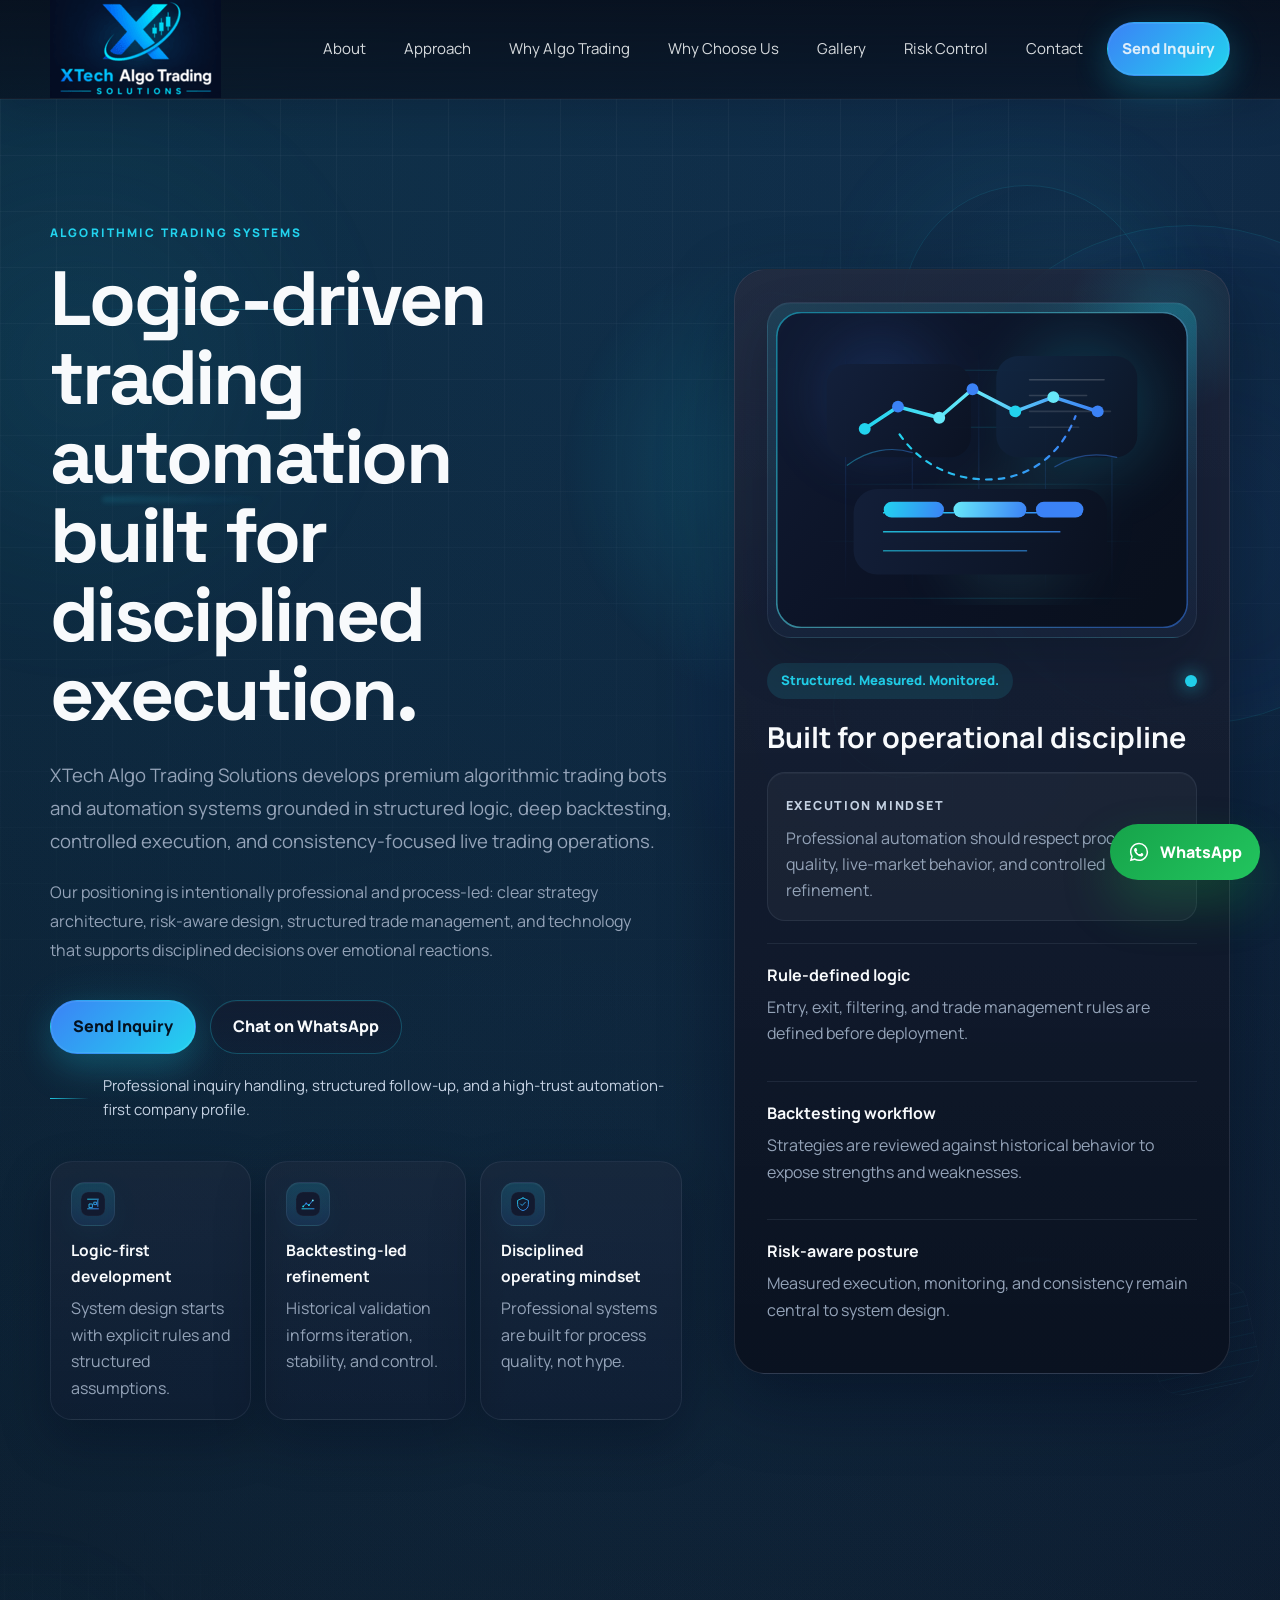
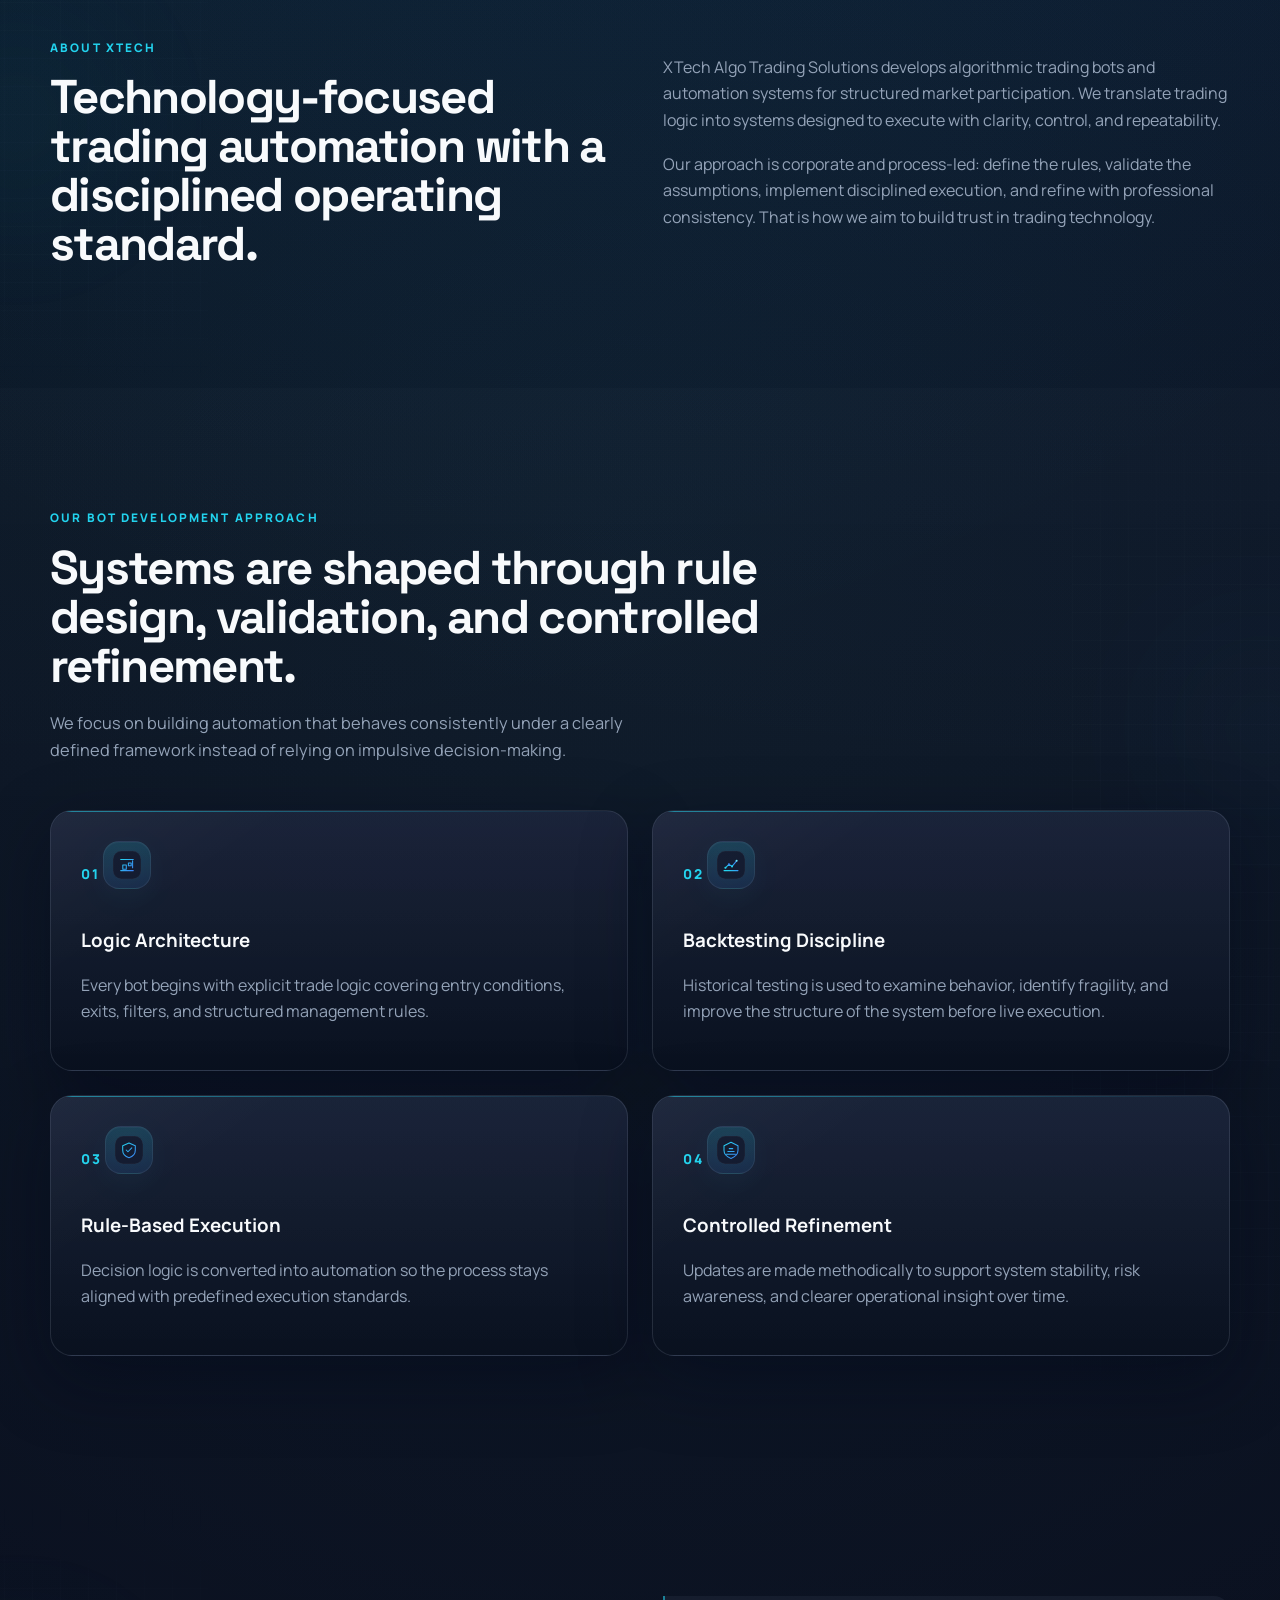
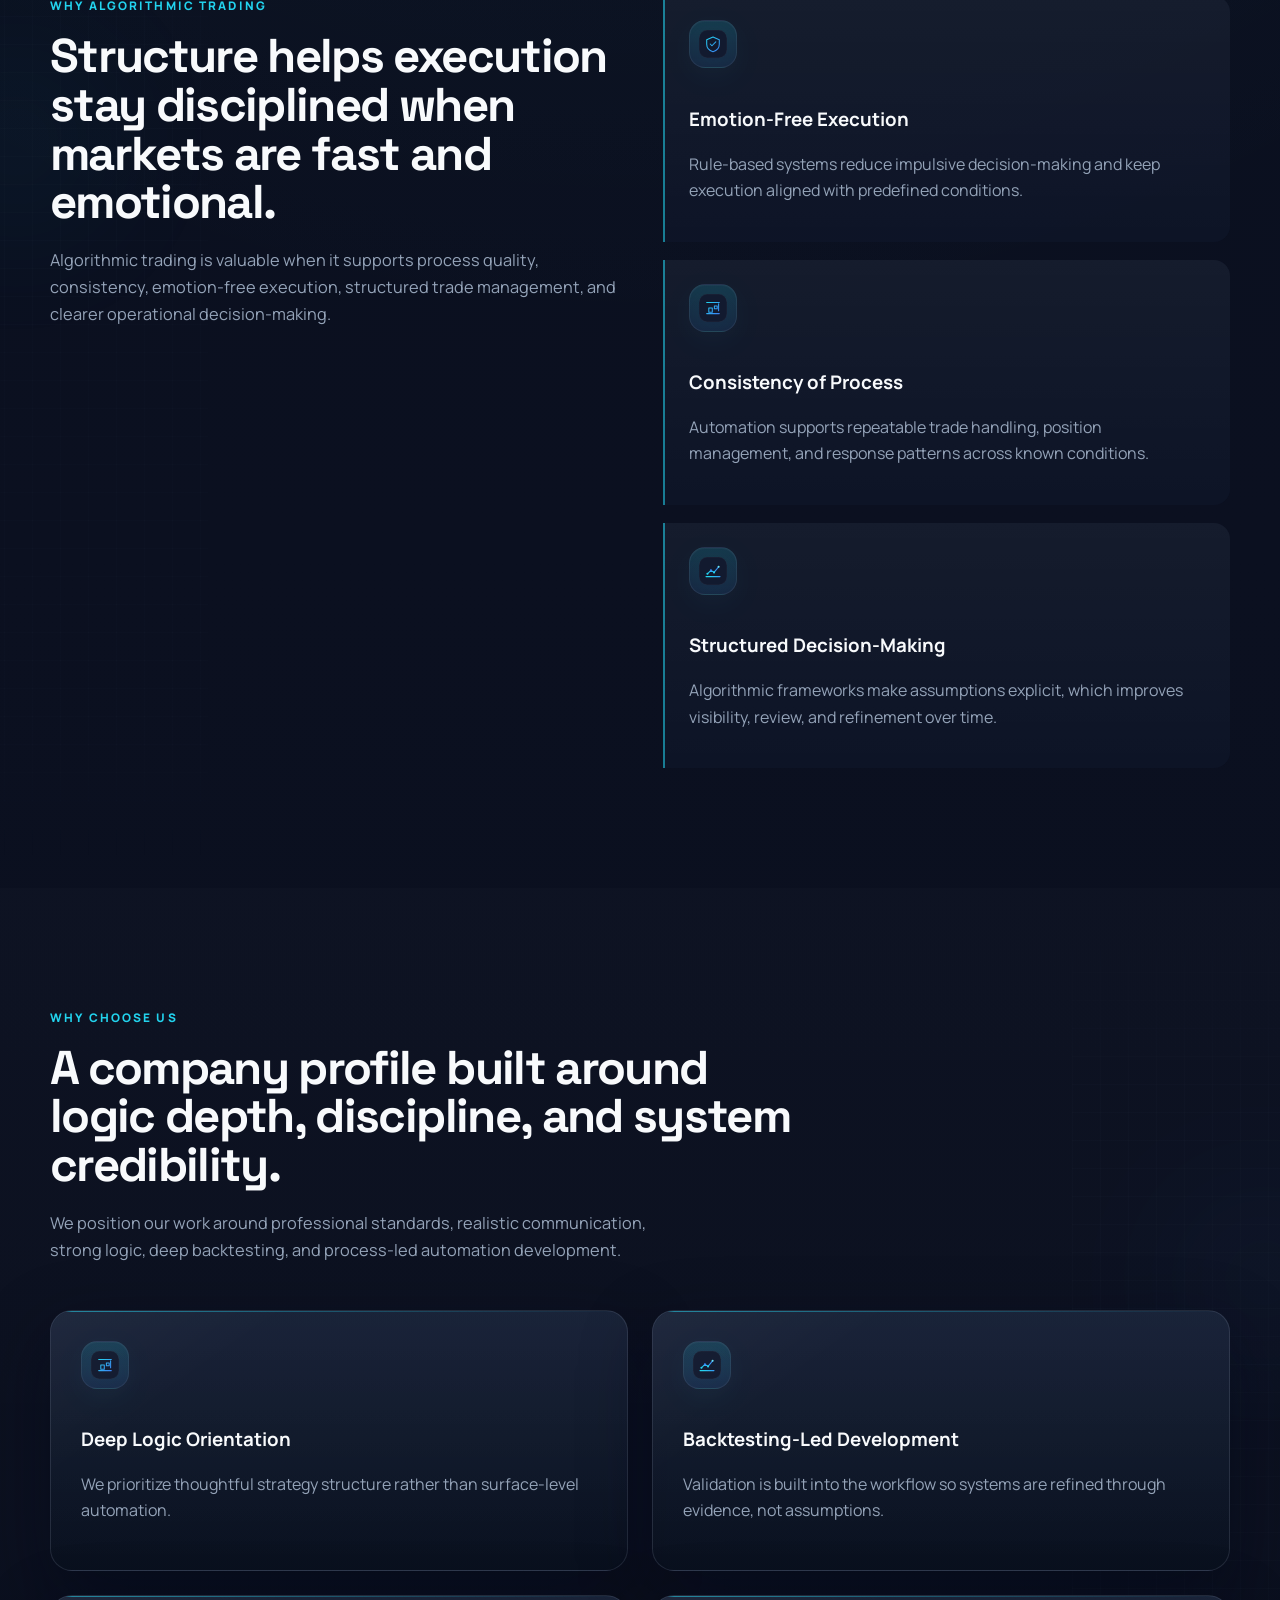
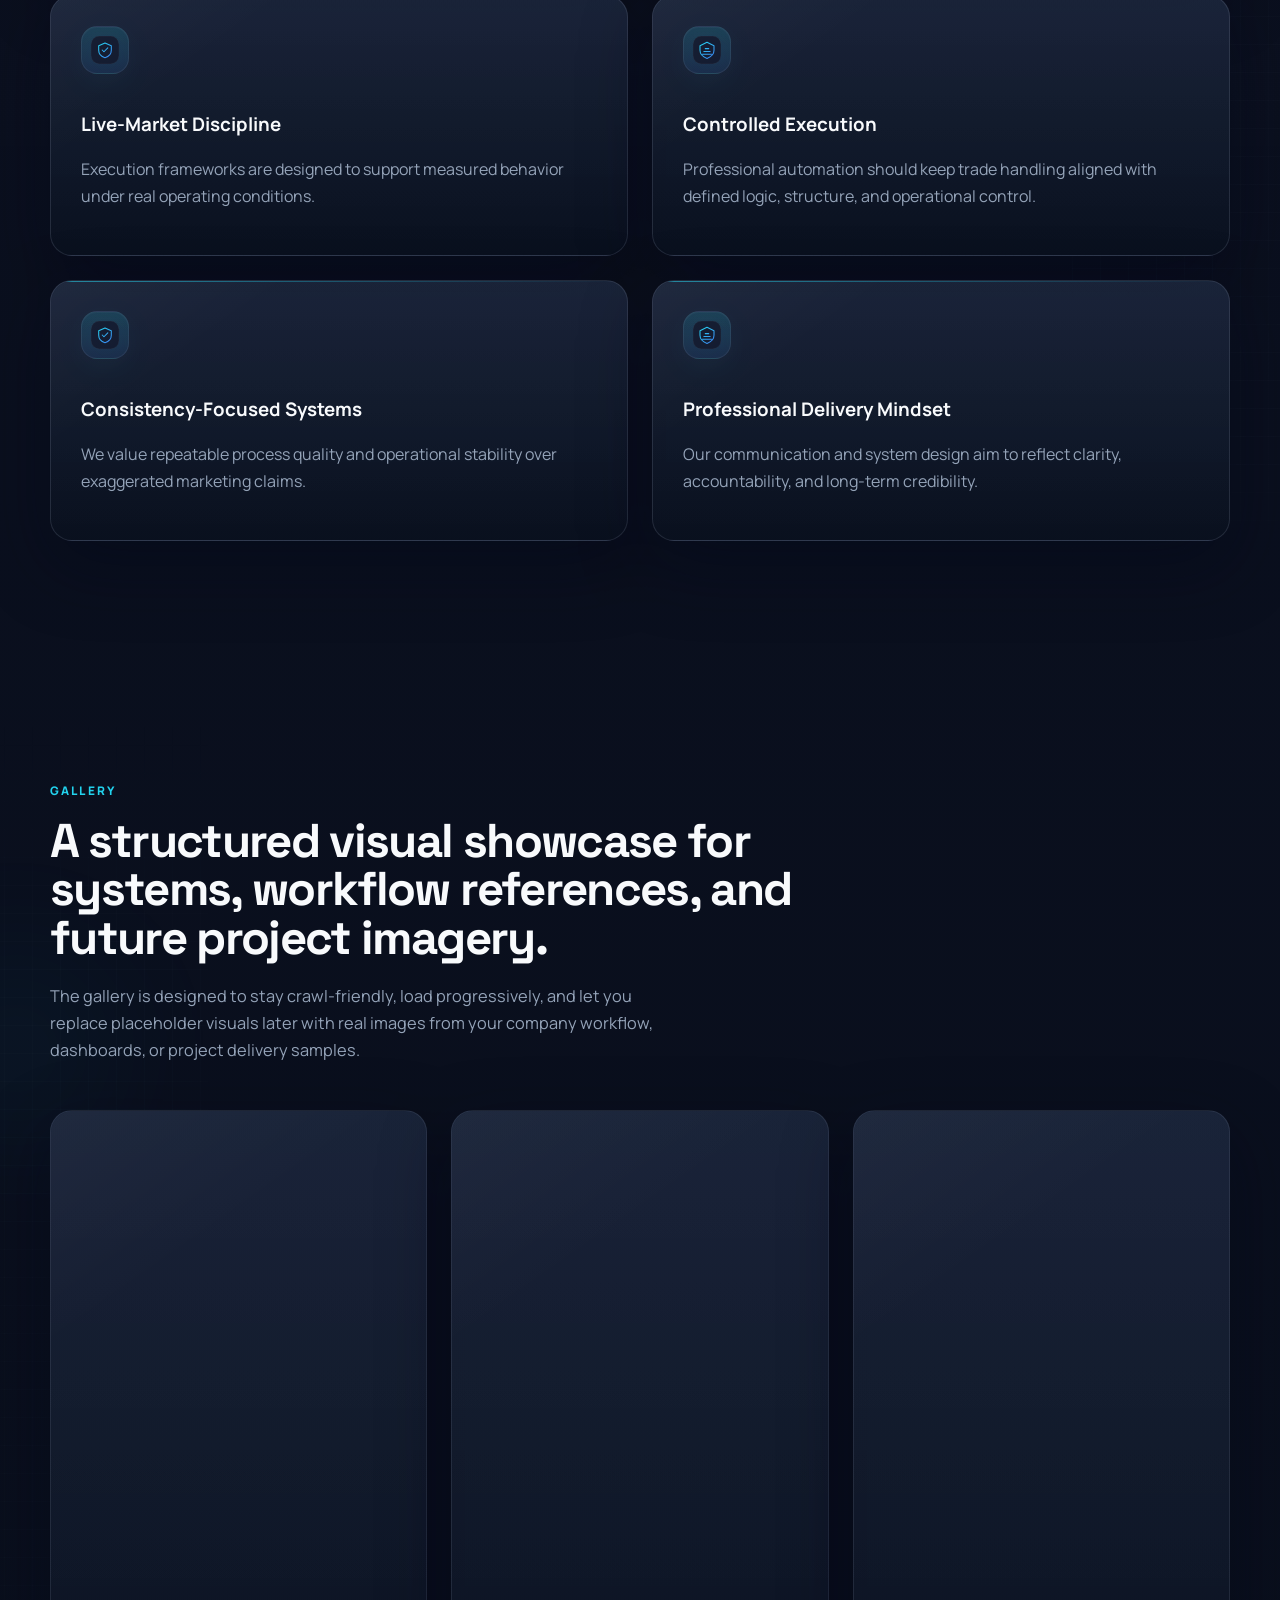
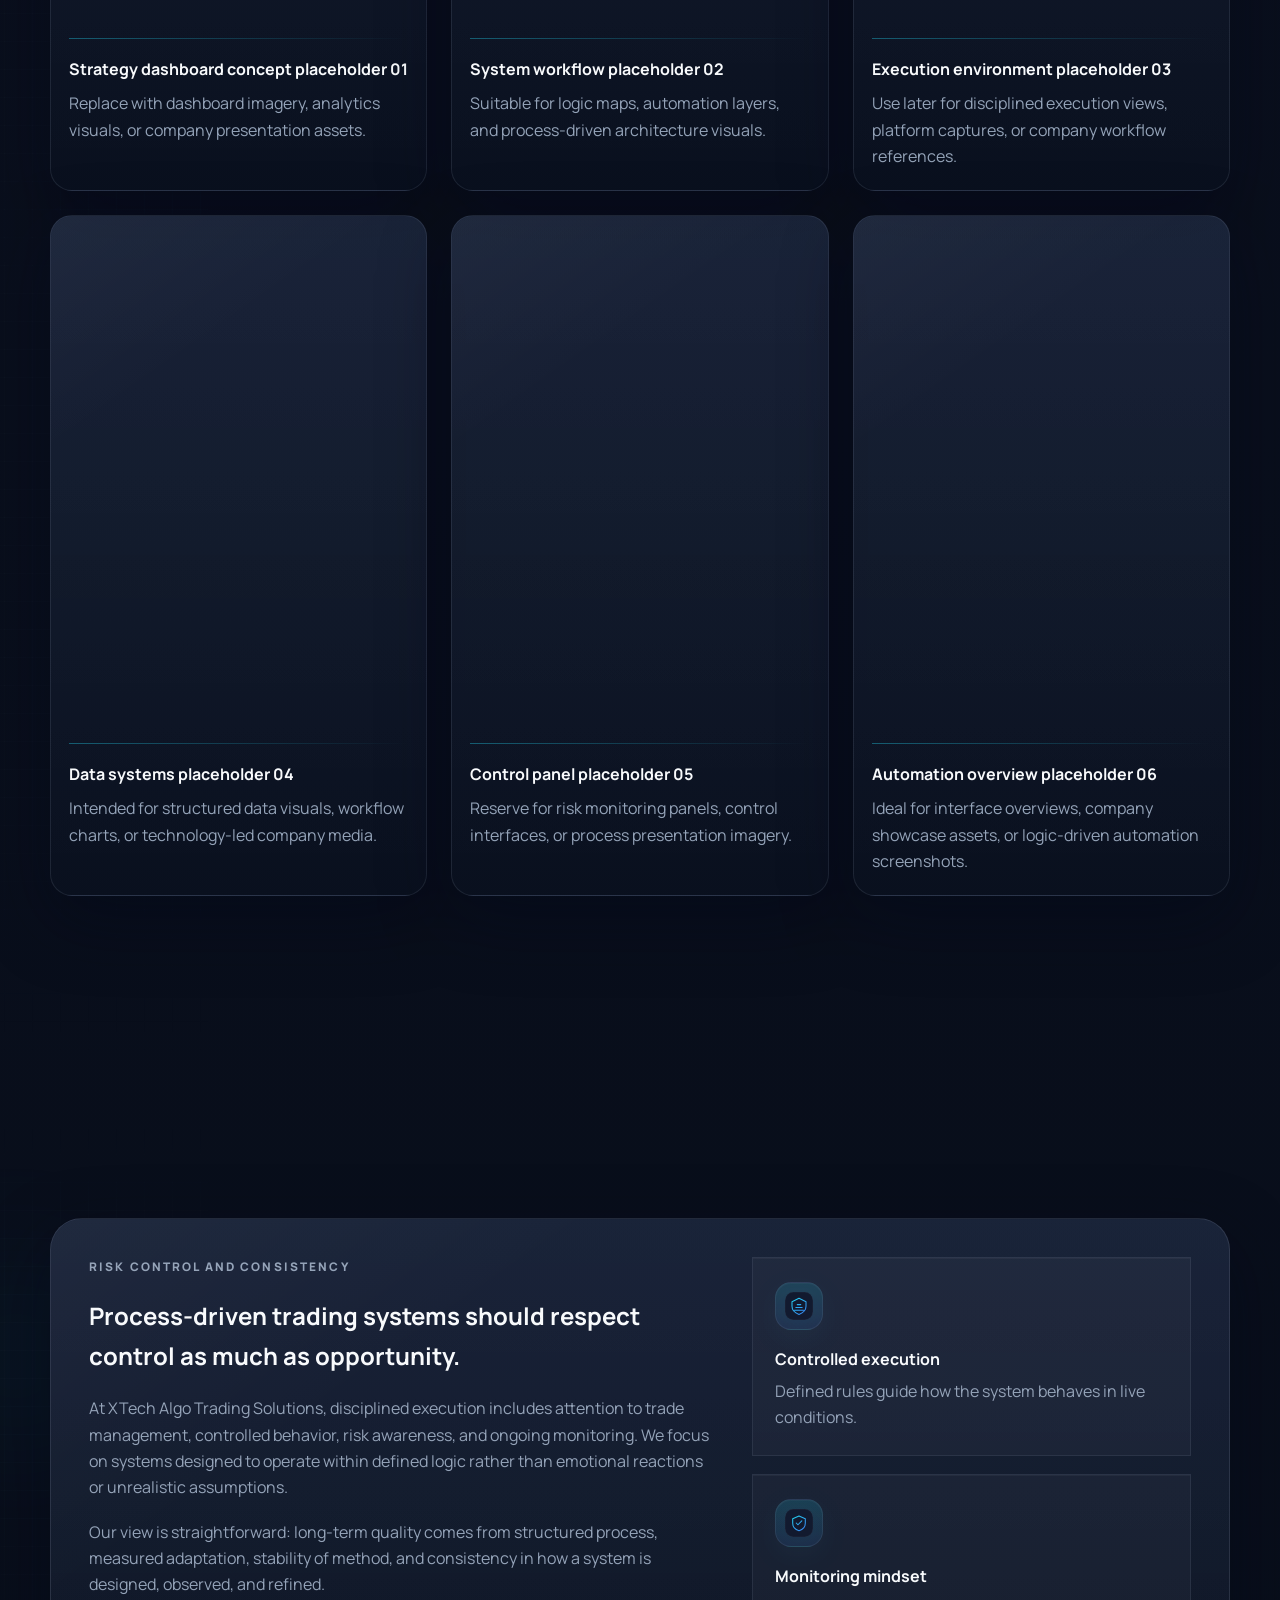
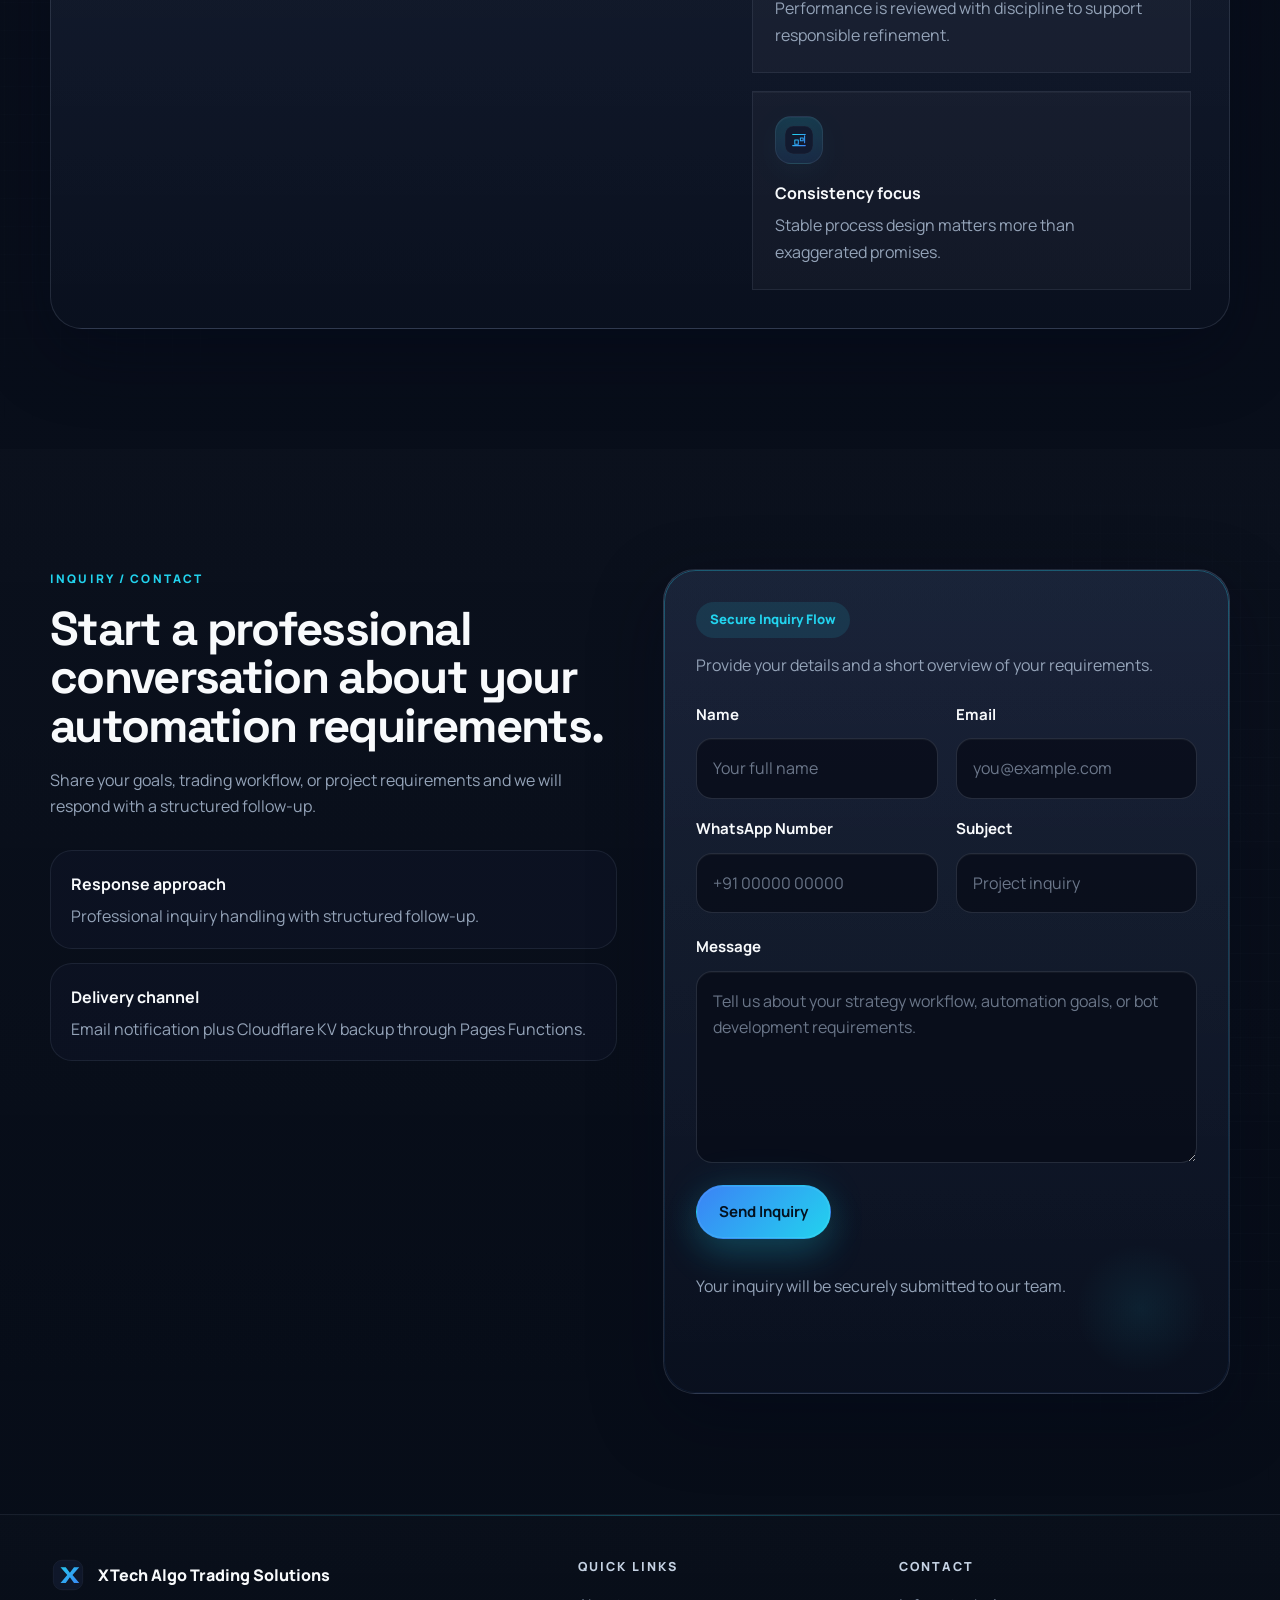
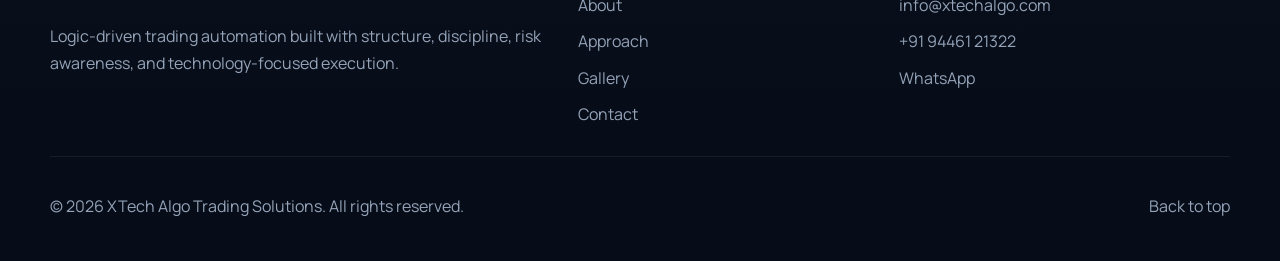
==== index.html @ 7b9f43b2 "Add files via upload" ====
<!DOCTYPE html>
<html lang="en">
<head>
  <meta charset="UTF-8">
  <meta name="viewport" content="width=device-width, initial-scale=1.0">
  <meta name="description" content="XTech Algo Trading Solutions builds logic-driven algorithmic trading bots and disciplined automation systems focused on structured execution, backtesting, risk awareness, and consistency-focused live trading operations.">
  <meta name="robots" content="index, follow">
  <meta name="theme-color" content="#0B1020">
  <title>XTech Algo Trading Solutions</title>
  <link rel="preconnect" href="https://fonts.googleapis.com">
  <link rel="preconnect" href="https://fonts.gstatic.com" crossorigin>
  <link href="https://fonts.googleapis.com/css2?family=Manrope:wght@400;500;600;700;800&family=Space+Grotesk:wght@500;700&display=swap" rel="stylesheet">
  <link rel="stylesheet" href="style.css">
</head>
<body>
  <div class="site-shell">
    <!--<a class="skip-link" href="#main-content">Skip to content</a>-->

    <header class="navbar" id="top">
      <div class="container nav-inner">
        <a class="brand" href="#top" aria-label="XTech Algo Trading Solutions home">
          <img src="assets/logo3(1)(1).png" alt="XTech Algo Trading Solutions logo">
		  <!--<img src="assets/logo3(1).png" alt="XTech Algo Trading Solutions logo" width="42" height="42">-->
		  
          <!--<div class="brand-text">
            <span class="brand-name">XTech Algo Trading Solutions</span>-->
            <!--<span class="brand-tag">Logic-Driven Trading. Disciplined Execution.</span>-->
          <!--</div>-->
		  
        </a>

        <button class="nav-toggle" type="button" aria-expanded="false" aria-controls="site-menu" aria-label="Toggle navigation">
          <span></span>
          <span></span>
          <span></span>
        </button>

        <nav class="nav-menu" id="site-menu" aria-label="Primary navigation">
          <a href="#about">About</a>
          <a href="#approach">Approach</a>
          <a href="#algorithmic-trading">Why Algo Trading</a>
          <a href="#why-us">Why Choose Us</a>
          <a href="#gallery">Gallery</a>
          <a href="#risk-control">Risk Control</a>
          <a href="#contact">Contact</a>
          <a class="nav-cta" href="#contact">Send Inquiry</a>
        </nav>
      </div>
    </header>

    <main id="main-content">
      <section class="hero" id="hero">
        <div class="hero-grid" aria-hidden="true"></div>
        <div class="hero-mesh" aria-hidden="true"></div>
        <div class="hero-orbit hero-orbit-one" aria-hidden="true"></div>
        <div class="hero-orbit hero-orbit-two" aria-hidden="true"></div>
        <div class="hero-orbit hero-orbit-three" aria-hidden="true"></div>
        <div class="hero-line hero-line-one" aria-hidden="true"></div>
        <div class="hero-line hero-line-two" aria-hidden="true"></div>
        <div class="hero-pulse hero-pulse-one" aria-hidden="true"></div>
        <div class="hero-pulse hero-pulse-two" aria-hidden="true"></div>
        <div class="hero-data hero-data-one" aria-hidden="true"></div>
        <div class="hero-data hero-data-two" aria-hidden="true"></div>

        <div class="container hero-layout">
          <div class="hero-copy reveal">
            <p class="eyebrow">Algorithmic Trading Systems</p>
            <h1>Logic-driven trading automation built for disciplined execution.</h1>
            <p class="hero-subheadline">XTech Algo Trading Solutions develops premium algorithmic trading bots and automation systems grounded in structured logic, deep backtesting, controlled execution, and consistency-focused live trading operations.</p>
            <p class="hero-trust">Our positioning is intentionally professional and process-led: clear strategy architecture, risk-aware design, structured trade management, and technology that supports disciplined decisions over emotional reactions.</p>

            <div class="hero-actions">
              <a class="button button-primary" href="#contact">Send Inquiry</a>
              <a class="button button-secondary" href="https://wa.me/+919446121322?text=Hello%20XTech%20Algo%20Trading%20Solutions,%20I%20would%20like%20to%20know%20more%20about%20your%20services." target="_blank" rel="noopener noreferrer">Chat on WhatsApp</a>
            </div>

            <div class="cta-note">
              <span class="cta-note-line"></span>
              <p>Professional inquiry handling, structured follow-up, and a high-trust automation-first company profile.</p>
            </div>

            <div class="hero-trustbar">
              <article class="trust-item">
                <span class="trust-icon" aria-hidden="true">
                  <img src="assets/icon-logic.svg" alt="" width="24" height="24">
                </span>
                <strong>Logic-first development</strong>
                <span>System design starts with explicit rules and structured assumptions.</span>
              </article>
              <article class="trust-item">
                <span class="trust-icon" aria-hidden="true">
                  <img src="assets/icon-backtest.svg" alt="" width="24" height="24">
                </span>
                <strong>Backtesting-led refinement</strong>
                <span>Historical validation informs iteration, stability, and control.</span>
              </article>
              <article class="trust-item">
                <span class="trust-icon" aria-hidden="true">
                  <img src="assets/icon-discipline.svg" alt="" width="24" height="24">
                </span>
                <strong>Disciplined operating mindset</strong>
                <span>Professional systems are built for process quality, not hype.</span>
              </article>
            </div>
          </div>

          <div class="hero-panel reveal">
            <div class="glass-card hero-card">
              <div class="hero-card-glow" aria-hidden="true"></div>
              <div class="hero-visual-frame">
                <img class="hero-visual" src="assets/hero-visual.svg" alt="Abstract fintech illustration showing connected data systems, algorithmic logic paths, and structured execution panels" width="560" height="420" fetchpriority="high" decoding="async">
              </div>
              <div class="hero-card-top">
                <span class="status-pill">Structured. Measured. Monitored.</span>
                <span class="signal-dot" aria-hidden="true"></span>
              </div>
              <h2>Built for operational discipline</h2>
              <div class="hero-highlight">
                <span class="hero-highlight-label">Execution mindset</span>
                <p>Professional automation should respect process quality, live-market behavior, and controlled refinement.</p>
              </div>
              <ul class="hero-metrics">
                <li>
                  <strong>Rule-defined logic</strong>
                  <span>Entry, exit, filtering, and trade management rules are defined before deployment.</span>
                </li>
                <li>
                  <strong>Backtesting workflow</strong>
                  <span>Strategies are reviewed against historical behavior to expose strengths and weaknesses.</span>
                </li>
                <li>
                  <strong>Risk-aware posture</strong>
                  <span>Measured execution, monitoring, and consistency remain central to system design.</span>
                </li>
              </ul>
            </div>
          </div>
        </div>
      </section>

      <section class="section" id="about">
        <div class="section-accent section-accent-left" aria-hidden="true"></div>
        <div class="section-gridline section-gridline-left" aria-hidden="true"></div>
        <div class="container section-layout">
          <div class="section-heading reveal">
            <p class="eyebrow">About XTech</p>
            <h2>Technology-focused trading automation with a disciplined operating standard.</h2>
          </div>
          <div class="section-copy reveal">
            <p>XTech Algo Trading Solutions develops algorithmic trading bots and automation systems for structured market participation. We translate trading logic into systems designed to execute with clarity, control, and repeatability.</p>
            <p>Our approach is corporate and process-led: define the rules, validate the assumptions, implement disciplined execution, and refine with professional consistency. That is how we aim to build trust in trading technology.</p>
          </div>
        </div>
      </section>

      <section class="section section-alt" id="approach">
        <div class="section-accent section-accent-right" aria-hidden="true"></div>
        <div class="section-gridline section-gridline-right" aria-hidden="true"></div>
        <div class="container">
          <div class="section-heading reveal">
            <p class="eyebrow">Our Bot Development Approach</p>
            <h2>Systems are shaped through rule design, validation, and controlled refinement.</h2>
            <p class="section-intro reveal">We focus on building automation that behaves consistently under a clearly defined framework instead of relying on impulsive decision-making.</p>
          </div>

          <div class="card-grid">
            <article class="feature-card reveal">
              <span class="card-index">01</span>
              <span class="feature-icon" aria-hidden="true">
                <img src="assets/icon-logic.svg" alt="" width="28" height="28">
              </span>
              <h3>Logic Architecture</h3>
              <p>Every bot begins with explicit trade logic covering entry conditions, exits, filters, and structured management rules.</p>
            </article>
            <article class="feature-card reveal">
              <span class="card-index">02</span>
              <span class="feature-icon" aria-hidden="true">
                <img src="assets/icon-backtest.svg" alt="" width="28" height="28">
              </span>
              <h3>Backtesting Discipline</h3>
              <p>Historical testing is used to examine behavior, identify fragility, and improve the structure of the system before live execution.</p>
            </article>
            <article class="feature-card reveal">
              <span class="card-index">03</span>
              <span class="feature-icon" aria-hidden="true">
                <img src="assets/icon-discipline.svg" alt="" width="28" height="28">
              </span>
              <h3>Rule-Based Execution</h3>
              <p>Decision logic is converted into automation so the process stays aligned with predefined execution standards.</p>
            </article>
            <article class="feature-card reveal">
              <span class="card-index">04</span>
              <span class="feature-icon" aria-hidden="true">
                <img src="assets/icon-risk.svg" alt="" width="28" height="28">
              </span>
              <h3>Controlled Refinement</h3>
              <p>Updates are made methodically to support system stability, risk awareness, and clearer operational insight over time.</p>
            </article>
          </div>
        </div>
      </section>

      <section class="section" id="algorithmic-trading">
        <div class="section-accent section-accent-left" aria-hidden="true"></div>
        <div class="section-gridline section-gridline-left" aria-hidden="true"></div>
        <div class="container split-layout">
          <div class="section-heading reveal">
            <p class="eyebrow">Why Algorithmic Trading</p>
            <h2>Structure helps execution stay disciplined when markets are fast and emotional.</h2>
            <p class="section-intro">Algorithmic trading is valuable when it supports process quality, consistency, emotion-free execution, structured trade management, and clearer operational decision-making.</p>
          </div>
          <div class="benefit-list reveal">
            <article class="benefit-item">
              <span class="benefit-icon" aria-hidden="true">
                <img src="assets/icon-discipline.svg" alt="" width="28" height="28">
              </span>
              <h3>Emotion-Free Execution</h3>
              <p>Rule-based systems reduce impulsive decision-making and keep execution aligned with predefined conditions.</p>
            </article>
            <article class="benefit-item">
              <span class="benefit-icon" aria-hidden="true">
                <img src="assets/icon-logic.svg" alt="" width="28" height="28">
              </span>
              <h3>Consistency of Process</h3>
              <p>Automation supports repeatable trade handling, position management, and response patterns across known conditions.</p>
            </article>
            <article class="benefit-item">
              <span class="benefit-icon" aria-hidden="true">
                <img src="assets/icon-backtest.svg" alt="" width="28" height="28">
              </span>
              <h3>Structured Decision-Making</h3>
              <p>Algorithmic frameworks make assumptions explicit, which improves visibility, review, and refinement over time.</p>
            </article>
          </div>
        </div>
      </section>

      <section class="section section-alt" id="why-us">
        <div class="section-accent section-accent-right" aria-hidden="true"></div>
        <div class="section-gridline section-gridline-right" aria-hidden="true"></div>
        <div class="container">
          <div class="section-heading reveal">
            <p class="eyebrow">Why Choose Us</p>
            <h2>A company profile built around logic depth, discipline, and system credibility.</h2>
            <p class="section-intro reveal">We position our work around professional standards, realistic communication, strong logic, deep backtesting, and process-led automation development.</p>
          </div>

          <div class="strength-grid">
            <article class="strength-card reveal">
              <span class="strength-icon" aria-hidden="true">
                <img src="assets/icon-logic.svg" alt="" width="28" height="28">
              </span>
              <h3>Deep Logic Orientation</h3>
              <p>We prioritize thoughtful strategy structure rather than surface-level automation.</p>
            </article>
            <article class="strength-card reveal">
              <span class="strength-icon" aria-hidden="true">
                <img src="assets/icon-backtest.svg" alt="" width="28" height="28">
              </span>
              <h3>Backtesting-Led Development</h3>
              <p>Validation is built into the workflow so systems are refined through evidence, not assumptions.</p>
            </article>
            <article class="strength-card reveal">
              <span class="strength-icon" aria-hidden="true">
                <img src="assets/icon-discipline.svg" alt="" width="28" height="28">
              </span>
              <h3>Live-Market Discipline</h3>
              <p>Execution frameworks are designed to support measured behavior under real operating conditions.</p>
            </article>
            <article class="strength-card reveal">
              <span class="strength-icon" aria-hidden="true">
                <img src="assets/icon-risk.svg" alt="" width="28" height="28">
              </span>
              <h3>Controlled Execution</h3>
              <p>Professional automation should keep trade handling aligned with defined logic, structure, and operational control.</p>
            </article>
            <article class="strength-card reveal">
              <span class="strength-icon" aria-hidden="true">
                <img src="assets/icon-discipline.svg" alt="" width="28" height="28">
              </span>
              <h3>Consistency-Focused Systems</h3>
              <p>We value repeatable process quality and operational stability over exaggerated marketing claims.</p>
            </article>
            <article class="strength-card reveal">
              <span class="strength-icon" aria-hidden="true">
                <img src="assets/icon-risk.svg" alt="" width="28" height="28">
              </span>
              <h3>Professional Delivery Mindset</h3>
              <p>Our communication and system design aim to reflect clarity, accountability, and long-term credibility.</p>
            </article>
          </div>
        </div>
      </section>

      <section class="section" id="gallery">
        <div class="section-accent section-accent-left" aria-hidden="true"></div>
        <div class="section-gridline section-gridline-left" aria-hidden="true"></div>
        <div class="container">
          <div class="section-heading reveal">
            <p class="eyebrow">Gallery</p>
            <h2>A structured visual showcase for systems, workflow references, and future project imagery.</h2>
            <p class="section-intro">The gallery is designed to stay crawl-friendly, load progressively, and let you replace placeholder visuals later with real images from your company workflow, dashboards, or project delivery samples.</p>
          </div>

          <div class="gallery-grid reveal" id="gallery-grid" aria-live="polite">
            <figure class="gallery-card">
              <button class="gallery-trigger" type="button" data-gallery-index="0" aria-label="Open gallery image: Strategy dashboard concept placeholder 01" aria-haspopup="dialog" aria-controls="lightbox">
                <img src="assets/gallery/placeholder-01.webp" alt="Strategy dashboard concept placeholder 01 for XTech Algo Trading Solutions gallery" width="720" height="520" loading="lazy" decoding="async">
              </button>
              <figcaption class="gallery-caption">
                <strong>Strategy dashboard concept placeholder 01</strong>
                <span>Replace with dashboard imagery, analytics visuals, or company presentation assets.</span>
              </figcaption>
            </figure>
            <figure class="gallery-card">
              <button class="gallery-trigger" type="button" data-gallery-index="1" aria-label="Open gallery image: System workflow placeholder 02" aria-haspopup="dialog" aria-controls="lightbox">
                <img src="assets/gallery/placeholder-02.webp" alt="System workflow placeholder 02 for XTech Algo Trading Solutions gallery" width="720" height="520" loading="lazy" decoding="async">
              </button>
              <figcaption class="gallery-caption">
                <strong>System workflow placeholder 02</strong>
                <span>Suitable for logic maps, automation layers, and process-driven architecture visuals.</span>
              </figcaption>
            </figure>
            <figure class="gallery-card">
              <button class="gallery-trigger" type="button" data-gallery-index="2" aria-label="Open gallery image: Execution environment placeholder 03" aria-haspopup="dialog" aria-controls="lightbox">
                <img src="assets/gallery/placeholder-03.webp" alt="Execution environment placeholder 03 for XTech Algo Trading Solutions gallery" width="720" height="520" loading="lazy" decoding="async">
              </button>
              <figcaption class="gallery-caption">
                <strong>Execution environment placeholder 03</strong>
                <span>Use later for disciplined execution views, platform captures, or company workflow references.</span>
              </figcaption>
            </figure>
            <figure class="gallery-card">
              <button class="gallery-trigger" type="button" data-gallery-index="3" aria-label="Open gallery image: Data systems placeholder 04" aria-haspopup="dialog" aria-controls="lightbox">
                <img src="assets/gallery/placeholder-04.webp" alt="Data systems placeholder 04 for XTech Algo Trading Solutions gallery" width="720" height="520" loading="lazy" decoding="async">
              </button>
              <figcaption class="gallery-caption">
                <strong>Data systems placeholder 04</strong>
                <span>Intended for structured data visuals, workflow charts, or technology-led company media.</span>
              </figcaption>
            </figure>
            <figure class="gallery-card">
              <button class="gallery-trigger" type="button" data-gallery-index="4" aria-label="Open gallery image: Control panel placeholder 05" aria-haspopup="dialog" aria-controls="lightbox">
                <img src="assets/gallery/placeholder-05.webp" alt="Control panel placeholder 05 for XTech Algo Trading Solutions gallery" width="720" height="520" loading="lazy" decoding="async">
              </button>
              <figcaption class="gallery-caption">
                <strong>Control panel placeholder 05</strong>
                <span>Reserve for risk monitoring panels, control interfaces, or process presentation imagery.</span>
              </figcaption>
            </figure>
            <figure class="gallery-card">
              <button class="gallery-trigger" type="button" data-gallery-index="5" aria-label="Open gallery image: Automation overview placeholder 06" aria-haspopup="dialog" aria-controls="lightbox">
                <img src="assets/gallery/placeholder-06.webp" alt="Automation overview placeholder 06 for XTech Algo Trading Solutions gallery" width="720" height="520" loading="lazy" decoding="async">
              </button>
              <figcaption class="gallery-caption">
                <strong>Automation overview placeholder 06</strong>
                <span>Ideal for interface overviews, company showcase assets, or logic-driven automation screenshots.</span>
              </figcaption>
            </figure>
          </div>

          <div class="gallery-actions reveal">
            <button class="button button-secondary gallery-load-more" id="gallery-load-more" type="button">Load More</button>
            <p class="gallery-note">Initial gallery items are rendered directly in HTML for indexing. Additional items are revealed in lightweight batches.</p>
          </div>
        </div>
      </section>

      <section class="section" id="risk-control">
        <div class="section-accent section-accent-left" aria-hidden="true"></div>
        <div class="section-gridline section-gridline-left" aria-hidden="true"></div>
        <div class="container">
          <div class="risk-panel reveal">
            <div class="risk-copy">
              <p class="eyebrow">Risk Control and Consistency</p>
              <h2>Process-driven trading systems should respect control as much as opportunity.</h2>
              <p>At XTech Algo Trading Solutions, disciplined execution includes attention to trade management, controlled behavior, risk awareness, and ongoing monitoring. We focus on systems designed to operate within defined logic rather than emotional reactions or unrealistic assumptions.</p>
              <p>Our view is straightforward: long-term quality comes from structured process, measured adaptation, stability of method, and consistency in how a system is designed, observed, and refined.</p>
            </div>
            <div class="risk-points">
              <div class="risk-item">
                <span class="risk-icon" aria-hidden="true">
                  <img src="assets/icon-risk.svg" alt="" width="28" height="28">
                </span>
                <strong>Controlled execution</strong>
                <span>Defined rules guide how the system behaves in live conditions.</span>
              </div>
              <div class="risk-item">
                <span class="risk-icon" aria-hidden="true">
                  <img src="assets/icon-discipline.svg" alt="" width="28" height="28">
                </span>
                <strong>Monitoring mindset</strong>
                <span>Performance is reviewed with discipline to support responsible refinement.</span>
              </div>
              <div class="risk-item">
                <span class="risk-icon" aria-hidden="true">
                  <img src="assets/icon-logic.svg" alt="" width="28" height="28">
                </span>
                <strong>Consistency focus</strong>
                <span>Stable process design matters more than exaggerated promises.</span>
              </div>
            </div>
          </div>
        </div>
      </section>

      <section class="section section-alt" id="contact">
        <div class="section-gridline section-gridline-right" aria-hidden="true"></div>
        <div class="container contact-layout">
          <div class="section-heading reveal">
            <p class="eyebrow">Inquiry / Contact</p>
            <h2>Start a professional conversation about your automation requirements.</h2>
            <p class="contact-intro">Share your goals, trading workflow, or project requirements and we will respond with a structured follow-up.</p>
            <div class="contact-sidecard reveal">
              <article class="contact-sidecard-item">
                <strong>Response approach</strong>
                <span>Professional inquiry handling with structured follow-up.</span>
              </article>
              <article class="contact-sidecard-item">
                <strong>Delivery channel</strong>
                <span>Email notification plus Cloudflare KV backup through Pages Functions.</span>
              </article>
            </div>
          </div>

          <div class="contact-card reveal">
            <div class="contact-card-head">
              <span class="status-pill">Secure Inquiry Flow</span>
              <p>Provide your details and a short overview of your requirements.</p>
            </div>

            <form class="contact-form" id="inquiry-form" novalidate aria-describedby="form-status">
              <div class="form-grid">
                <label for="contact-name">
                  <span>Name</span>
                  <input id="contact-name" type="text" name="name" autocomplete="name" placeholder="Your full name" inputmode="text" required>
                </label>
                <label for="contact-email">
                  <span>Email</span>
                  <input id="contact-email" type="email" name="email" autocomplete="email" placeholder="you@example.com" inputmode="email" required>
                </label>
                <label for="contact-whatsapp">
                  <span>WhatsApp Number</span>
                  <input id="contact-whatsapp" type="tel" name="whatsapp" autocomplete="tel" placeholder="+91 00000 00000" inputmode="tel" required>
                </label>
                <label for="contact-subject">
                  <span>Subject</span>
                  <input id="contact-subject" type="text" name="subject" autocomplete="on" placeholder="Project inquiry" inputmode="text" required>
                </label>
              </div>
              <label for="contact-message">
                <span>Message</span>
                <textarea id="contact-message" name="message" rows="6" placeholder="Tell us about your strategy workflow, automation goals, or bot development requirements." required></textarea>
              </label>
              <div class="form-actions">
                <button class="button button-primary" type="submit">
                  <span class="button-label">Send Inquiry</span>
                  <span class="button-loader" aria-hidden="true"></span>
                </button>
                <p class="form-note">Your inquiry will be securely submitted to our team.</p>
              </div>
              <p class="form-status" id="form-status" role="status" aria-live="polite"></p>
            </form>
          </div>
        </div>
      </section>
    </main>

    <footer class="footer">
      <div class="container footer-layout">
        <div class="footer-column">
          <div class="footer-brand">
            <img src="assets/logo.svg" alt="" width="36" height="36">
            <span>XTech Algo Trading Solutions</span>
          </div>
          <p class="footer-copy">Logic-driven trading automation built with structure, discipline, risk awareness, and technology-focused execution.</p>
        </div>
        <div class="footer-column footer-column-links">
          <span class="footer-label">Quick Links</span>
          <div class="footer-links">
            <a href="#about">About</a>
            <a href="#approach">Approach</a>
            <a href="#gallery">Gallery</a>
            <a href="#contact">Contact</a>
          </div>
        </div>
        <div class="footer-column footer-column-contact">
          <span class="footer-label">Contact</span>
          <div class="footer-links">
            <a href="mailto:info@xtechalgo.com">info@xtechalgo.com</a>
            <a href="tel:+919446121322">+91 94461 21322</a>
            <a href="https://wa.me/+919446121322?text=Hello%20XTech%20Algo%20Trading%20Solutions,%20I%20would%20like%20to%20know%20more%20about%20your%20services." target="_blank" rel="noopener noreferrer">WhatsApp</a>
          </div>
        </div>
      </div>
      <div class="container footer-bottom">
        <p>&copy; <span id="year"></span> XTech Algo Trading Solutions. All rights reserved.</p>
        <a href="#top">Back to top</a>
      </div>
    </footer>

    <a class="whatsapp-float" href="https://wa.me/+919446121322?text=Hello%20XTech%20Algo%20Trading%20Solutions,%20I%20would%20like%20to%20know%20more%20about%20your%20services." target="_blank" rel="noopener noreferrer" aria-label="Chat with XTech Algo Trading Solutions on WhatsApp">
      <svg viewBox="0 0 24 24" aria-hidden="true">
        <path d="M19.05 4.94A9.9 9.9 0 0 0 12.03 2C6.56 2 2.1 6.45 2.1 11.94c0 1.76.46 3.47 1.33 4.98L2 22l5.25-1.37a9.9 9.9 0 0 0 4.77 1.22h.01c5.47 0 9.93-4.46 9.93-9.94a9.86 9.86 0 0 0-2.91-6.97Zm-7.02 15.23h-.01a8.24 8.24 0 0 1-4.2-1.15l-.3-.18-3.12.81.83-3.04-.2-.31a8.22 8.22 0 0 1-1.27-4.36c0-4.55 3.7-8.26 8.27-8.26a8.2 8.2 0 0 1 5.85 2.42 8.2 8.2 0 0 1 2.41 5.84c0 4.56-3.71 8.27-8.26 8.27Zm4.54-6.19c-.25-.12-1.47-.72-1.7-.8-.23-.08-.39-.12-.56.12-.16.25-.64.79-.78.95-.14.17-.29.19-.54.06-.25-.12-1.05-.39-2-.1.74-.65-1.24-1.15-1.73-2.6-.13-.25-.01-.38.1-.5.11-.11.25-.29.37-.43.12-.14.16-.25.25-.41.08-.17.04-.31-.02-.43-.06-.12-.56-1.35-.76-1.84-.2-.48-.41-.42-.56-.43l-.48-.01c-.17 0-.43.06-.66.31-.23.25-.87.85-.87 2.07s.89 2.39 1.01 2.55c.12.16 1.75 2.67 4.23 3.74.59.25 1.05.4 1.41.51.59.19 1.13.16 1.56.1.48-.07 1.47-.6 1.68-1.18.2-.58.2-1.07.14-1.18-.05-.1-.21-.16-.46-.29Z"/>
      </svg>
      <span>WhatsApp</span>
    </a>

    <dialog class="lightbox" id="lightbox" aria-labelledby="lightbox-title" aria-describedby="lightbox-caption">
      <button class="lightbox-close" id="lightbox-close" type="button" aria-label="Close image preview">Close</button>
      <div class="lightbox-body">
        <img id="lightbox-image" src="" alt="" width="1200" height="800">
        <div class="lightbox-copy">
          <h3 id="lightbox-title"></h3>
          <p id="lightbox-caption"></p>
        </div>
      </div>
    </dialog>
  </div>

  <script src="script.js" defer></script>
</body>
</html>
---- style.css ----
:root {
  --bg: #0b1020;
  --bg-deep: #070d18;
  --surface: #121a2f;
  --surface-soft: rgba(18, 26, 47, 0.72);
  --accent: #22d3ee;
  --accent-secondary: #3b82f6;
  --accent-tertiary: #67e8f9;
  --text: #f8fafc;
  --muted: #94a3b8;
  --muted-strong: #c5d2e3;
  --border: rgba(148, 163, 184, 0.18);
  --border-soft: rgba(148, 163, 184, 0.1);
  --shadow: 0 30px 80px rgba(2, 8, 23, 0.45);
  --shadow-soft: 0 20px 50px rgba(2, 8, 23, 0.3);
  --shadow-card: 0 24px 70px rgba(2, 8, 23, 0.42);
  --shadow-card-hover: 0 42px 110px rgba(2, 8, 23, 0.56);
  --panel-highlight: inset 0 1px 0 rgba(255, 255, 255, 0.04);
  --radius-xl: 32px;
  --radius-lg: 28px;
  --radius-md: 22px;
  --radius-sm: 16px;
  --container: 1180px;
  --nav-height: 88px;
  --transition: 220ms ease;
  --section-gap: 120px;
}

*,
*::before,
*::after {
  box-sizing: border-box;
}

html {
  scroll-behavior: smooth;
}

body {
  margin: 0;
  min-width: 320px;
  font-family: "Manrope", sans-serif;
  color: var(--text);
  background:
    radial-gradient(circle at top left, rgba(34, 211, 238, 0.12), transparent 24%),
    radial-gradient(circle at 85% 0%, rgba(59, 130, 246, 0.16), transparent 24%),
    radial-gradient(circle at 50% 22%, rgba(103, 232, 249, 0.05), transparent 18%),
    linear-gradient(180deg, #07101d 0%, var(--bg) 38%, var(--bg-deep) 100%);
  line-height: 1.65;
  text-rendering: optimizeLegibility;
  -webkit-font-smoothing: antialiased;
}

.skip-link {
  position: absolute;
  top: 12px;
  left: 12px;
  z-index: 1200;
  padding: 12px 16px;
  border-radius: 999px;
  background: var(--text);
  color: #04111f;
  transform: translateY(-140%);
  transition: transform var(--transition);
}

.skip-link:focus {
  transform: translateY(0);
}

.site-shell {
  position: relative;
  overflow: clip;
  isolation: isolate;
}

.site-shell > * {
  position: relative;
  z-index: 1;
}

.site-shell::before,
.site-shell::after {
  content: "";
  position: fixed;
  inset: auto;
  z-index: -1;
  width: 34rem;
  height: 34rem;
  border-radius: 50%;
  filter: blur(80px);
  opacity: 0.18;
  pointer-events: none;
}

.site-shell::before {
  top: 6rem;
  left: -12rem;
  background: radial-gradient(circle, rgba(34, 211, 238, 0.52) 0%, rgba(34, 211, 238, 0) 70%);
}

.site-shell::after {
  right: -12rem;
  bottom: 5rem;
  background: radial-gradient(circle, rgba(59, 130, 246, 0.44) 0%, rgba(59, 130, 246, 0) 70%);
}

img {
  display: block;
  max-width: 100%;
}

a {
  color: inherit;
  text-decoration: none;
}

a:focus-visible,
button:focus-visible,
input:focus-visible,
textarea:focus-visible {
  outline: 2px solid var(--accent);
  outline-offset: 3px;
}

button,
input,
textarea {
  font: inherit;
}

button {
  cursor: pointer;
}

.container {
  width: min(calc(100% - 2rem), var(--container));
  margin: 0 auto;
}

.section {
  position: relative;
  padding: var(--section-gap) 0;
  scroll-margin-top: calc(var(--nav-height) + 24px);
}

.section-accent {
  position: absolute;
  width: 18rem;
  height: 18rem;
  border-radius: 50%;
  opacity: 0.12;
  filter: blur(72px);
  pointer-events: none;
}

.section-accent-left {
  top: 12%;
  left: -8rem;
  background: radial-gradient(circle, rgba(34, 211, 238, 0.58) 0%, rgba(34, 211, 238, 0) 72%);
}

.section-accent-right {
  top: 18%;
  right: -8rem;
  background: radial-gradient(circle, rgba(59, 130, 246, 0.48) 0%, rgba(59, 130, 246, 0) 72%);
}

.section-gridline {
  position: absolute;
  top: 0;
  bottom: 0;
  width: 18rem;
  opacity: 0.22;
  pointer-events: none;
}

.section-gridline::before {
  content: "";
  position: absolute;
  inset: 0;
  background:
    linear-gradient(180deg, rgba(148, 163, 184, 0.09) 1px, transparent 1px),
    linear-gradient(90deg, rgba(148, 163, 184, 0.09) 1px, transparent 1px);
  background-size: 28px 28px;
  mask-image: linear-gradient(180deg, transparent, rgba(0, 0, 0, 0.9) 15%, rgba(0, 0, 0, 0.9) 85%, transparent);
}

.section-gridline-left {
  left: -5rem;
}

.section-gridline-right {
  right: -5rem;
}

.section-alt::before {
  content: "";
  position: absolute;
  inset: 0;
  background: linear-gradient(180deg, rgba(255, 255, 255, 0.015), rgba(255, 255, 255, 0));
  pointer-events: none;
}

.eyebrow {
  margin: 0 0 16px;
  color: var(--accent);
  text-transform: uppercase;
  letter-spacing: 0.18em;
  font-size: 0.74rem;
  font-weight: 800;
}

.section-heading h2,
.hero h1 {
  margin: 0;
  font-family: "Space Grotesk", sans-serif;
  line-height: 1.03;
  letter-spacing: -0.035em;
}

.section-heading h2 {
  max-width: 760px;
  font-size: clamp(2.1rem, 3.7vw, 3.5rem);
}

.section-heading {
  position: relative;
}

.section-intro,
.section-copy p,
.contact-intro,
.hero-subheadline,
.hero-trust,
.feature-card p,
.benefit-item p,
.strength-card p,
.risk-copy p,
.risk-item span,
.footer-copy,
.form-note,
.hero-metrics span,
.contact-sidecard-item span,
.contact-card-head p,
.trust-item span {
  color: var(--muted);
}

.section-intro {
  max-width: 62ch;
  margin: 20px 0 0;
  font-size: 1.02rem;
}

.navbar {
  position: sticky;
  top: 0;
  z-index: 1000;
  backdrop-filter: blur(24px);
  background: linear-gradient(180deg, rgba(7, 12, 24, 0.82), rgba(7, 12, 24, 0.6));
  border-bottom: 1px solid rgba(148, 163, 184, 0.08);
  box-shadow: 0 10px 40px rgba(2, 8, 23, 0.18);
}

.nav-inner {
  min-height: var(--nav-height);
  display: flex;
  align-items: center;
  justify-content: space-between;
  gap: 24px;
}

.brand {
  display: inline-flex;
  align-items: center;
  gap: 14px;
  min-width: 0;
}

.brand-text {
  display: grid;
  gap: 2px;
}

.brand-name {
  font-size: 1rem;
  font-weight: 800;
  letter-spacing: -0.01em;
}

.brand-tag {
  color: var(--muted);
  font-size: 0.8rem;
}

.nav-menu {
  display: flex;
  align-items: center;
  gap: 10px;
}

.nav-menu a {
  padding: 10px 14px;
  border-radius: 999px;
  color: rgba(248, 250, 252, 0.86);
  font-size: 0.94rem;
  transition: color var(--transition), background-color var(--transition), opacity var(--transition), transform var(--transition), box-shadow var(--transition);
}

.nav-menu a:hover,
.nav-menu a:focus-visible {
  color: var(--text);
  background: rgba(255, 255, 255, 0.05);
  transform: translateY(-1px);
  box-shadow: inset 0 0 0 1px rgba(148, 163, 184, 0.08);
}

.nav-cta,
.button {
  display: inline-flex;
  align-items: center;
  justify-content: center;
  gap: 10px;
  min-height: 54px;
  padding: 0 22px;
  border-radius: 999px;
  border: 1px solid transparent;
  font-weight: 800;
  transition: transform var(--transition), border-color var(--transition), background-color var(--transition), box-shadow var(--transition), color var(--transition);
}

.nav-cta,
.button-primary {
  background: linear-gradient(135deg, var(--accent-secondary), var(--accent));
  color: #04111f;
  box-shadow: 0 18px 36px rgba(34, 211, 238, 0.18), 0 0 0 1px rgba(255, 255, 255, 0.08) inset, 0 0 40px rgba(34, 211, 238, 0.12);
}

.button-secondary {
  border-color: rgba(34, 211, 238, 0.28);
  background: linear-gradient(180deg, rgba(18, 26, 47, 0.7), rgba(18, 26, 47, 0.4));
  color: var(--text);
  box-shadow: inset 0 1px 0 rgba(255, 255, 255, 0.03);
}

.nav-cta:hover,
.button:hover,
.nav-cta:focus-visible,
.button:focus-visible {
  transform: translateY(-2px);
  box-shadow: 0 24px 48px rgba(2, 8, 23, 0.34);
}

.button-secondary:hover,
.button-secondary:focus-visible {
  border-color: rgba(34, 211, 238, 0.48);
  background: rgba(18, 26, 47, 0.72);
}

.nav-toggle {
  display: none;
  width: 52px;
  height: 52px;
  padding: 0;
  border: 1px solid rgba(148, 163, 184, 0.16);
  border-radius: 16px;
  background: rgba(18, 26, 47, 0.75);
}

.nav-toggle span {
  display: block;
  width: 20px;
  height: 2px;
  margin: 4px auto;
  border-radius: 999px;
  background: var(--text);
  transition: transform var(--transition), opacity var(--transition);
}

.hero {
  position: relative;
  padding: 124px 0 98px;
}

.hero-layout {
  position: relative;
  display: grid;
  grid-template-columns: minmax(0, 1.12fr) minmax(340px, 0.88fr);
  align-items: center;
  gap: 52px;
}

.hero-copy {
  position: relative;
  z-index: 2;
}

.hero-grid {
  position: absolute;
  inset: 0;
  background-image: linear-gradient(rgba(148, 163, 184, 0.08) 1px, transparent 1px), linear-gradient(90deg, rgba(148, 163, 184, 0.08) 1px, transparent 1px);
  background-size: 56px 56px;
  mask-image: linear-gradient(180deg, rgba(0, 0, 0, 0.82), transparent 84%);
  pointer-events: none;
}

.hero-mesh {
  position: absolute;
  inset: 0;
  background:
    radial-gradient(circle at 62% 26%, rgba(34, 211, 238, 0.18), transparent 18%),
    radial-gradient(circle at 72% 42%, rgba(59, 130, 246, 0.16), transparent 22%),
    radial-gradient(circle at 84% 18%, rgba(103, 232, 249, 0.08), transparent 12%);
  pointer-events: none;
  opacity: 0.95;
}

.hero-orbit,
.hero-line {
  position: absolute;
  pointer-events: none;
}

.hero-orbit {
  border-radius: 50%;
  border: 1px solid rgba(34, 211, 238, 0.12);
}

.hero-orbit-one {
  top: 126px;
  right: -160px;
  width: 500px;
  height: 500px;
  box-shadow: inset 0 0 120px rgba(59, 130, 246, 0.08);
}

.hero-orbit-two {
  top: 86px;
  right: 10%;
  width: 250px;
  height: 250px;
  box-shadow: 0 0 120px rgba(34, 211, 238, 0.08);
}

.hero-orbit-three {
  top: 38%;
  right: 24%;
  width: 140px;
  height: 140px;
  border-color: rgba(103, 232, 249, 0.16);
}

.hero-line {
  height: 1px;
  background: linear-gradient(90deg, transparent, rgba(34, 211, 238, 0.36), transparent);
}

.hero-line-one {
  top: 210px;
  left: 8%;
  width: 340px;
}

.hero-line-two {
  top: 380px;
  right: 6%;
  width: 260px;
}

.hero-pulse {
  position: absolute;
  border-radius: 999px;
  background: linear-gradient(90deg, rgba(34, 211, 238, 0.16), rgba(59, 130, 246, 0.02));
  filter: blur(2px);
  opacity: 0.75;
  animation: drift 12s ease-in-out infinite;
  pointer-events: none;
}

.hero-pulse-one {
  top: 28%;
  left: 8%;
  width: 10rem;
  height: 0.4rem;
}

.hero-pulse-two {
  right: 12%;
  bottom: 18%;
  width: 7rem;
  height: 0.4rem;
  animation-delay: -4s;
}

.hero-data {
  position: absolute;
  width: 8rem;
  height: 8rem;
  border-radius: 24px;
  border: 1px solid rgba(148, 163, 184, 0.08);
  background:
    linear-gradient(180deg, rgba(255, 255, 255, 0.02), rgba(255, 255, 255, 0)),
    repeating-linear-gradient(180deg, rgba(34, 211, 238, 0.12), rgba(34, 211, 238, 0.12) 1px, transparent 1px, transparent 14px);
  opacity: 0.45;
  transform: rotate(10deg);
  pointer-events: none;
}

.hero-data-one {
  top: 14%;
  right: 32%;
}

.hero-data-two {
  bottom: 9%;
  right: 2%;
  width: 6.5rem;
  height: 6.5rem;
  transform: rotate(-12deg);
}

.hero h1 {
  max-width: 11ch;
  font-size: clamp(3.25rem, 6vw, 5.75rem);
  text-wrap: balance;
}

.hero-subheadline {
  max-width: 62ch;
  margin: 26px 0 0;
  font-size: clamp(1.03rem, 1.45vw, 1.22rem);
  line-height: 1.78;
}

.hero-trust {
  max-width: 60ch;
  margin: 20px 0 0;
  line-height: 1.82;
}

.hero-actions {
  display: flex;
  flex-wrap: wrap;
  gap: 14px;
  margin-top: 34px;
}

.cta-note {
  display: inline-flex;
  align-items: center;
  gap: 14px;
  margin-top: 20px;
  color: var(--muted-strong);
}

.cta-note p {
  margin: 0;
  font-size: 0.94rem;
}

.cta-note-line {
  display: inline-block;
  width: 3rem;
  height: 1px;
  background: linear-gradient(90deg, rgba(34, 211, 238, 0.9), rgba(34, 211, 238, 0));
}

.hero-trustbar {
  margin-top: 38px;
  display: grid;
  grid-template-columns: repeat(3, minmax(0, 1fr));
  gap: 14px;
}

.trust-item {
  padding: 20px 20px 18px;
  border: 1px solid rgba(148, 163, 184, 0.12);
  border-radius: var(--radius-md);
  background:
    linear-gradient(180deg, rgba(255, 255, 255, 0.03), rgba(255, 255, 255, 0)),
    rgba(18, 26, 47, 0.34);
  box-shadow: var(--shadow-soft);
  transition: transform 280ms ease, border-color 280ms ease, background-color 280ms ease, box-shadow 280ms ease;
}

.trust-item strong {
  display: block;
  margin-bottom: 6px;
  font-size: 0.97rem;
}

.trust-item:hover {
  transform: translateY(-4px);
  border-color: rgba(34, 211, 238, 0.22);
  background: rgba(18, 26, 47, 0.46);
  box-shadow: 0 24px 58px rgba(2, 8, 23, 0.38);
}

.trust-icon,
.feature-icon,
.benefit-icon,
.strength-icon,
.risk-icon {
  display: inline-flex;
  align-items: center;
  justify-content: center;
  width: 2.75rem;
  height: 2.75rem;
  border-radius: 14px;
  background: linear-gradient(180deg, rgba(34, 211, 238, 0.16), rgba(59, 130, 246, 0.1));
  border: 1px solid rgba(148, 163, 184, 0.12);
  color: var(--accent);
  box-shadow: inset 0 1px 0 rgba(255, 255, 255, 0.03);
}

.trust-icon img,
.feature-icon img,
.benefit-icon img,
.strength-icon img,
.risk-icon img,
.section-svg-icon {
  filter: drop-shadow(0 8px 18px rgba(34, 211, 238, 0.12));
}

.feature-icon,
.benefit-icon,
.strength-icon,
.risk-icon {
  width: 3rem;
  height: 3rem;
  border-radius: 16px;
}

.trust-icon {
  margin-bottom: 12px;
}

.trust-icon svg,
.feature-icon svg,
.benefit-icon svg,
.strength-icon svg,
.risk-icon svg {
  width: 1.35rem;
  height: 1.35rem;
  stroke: currentColor;
  fill: none;
  stroke-width: 1.75;
  stroke-linecap: round;
  stroke-linejoin: round;
}

.glass-card,
.feature-card,
.strength-card,
.contact-card,
.risk-panel {
  border: 1px solid var(--border);
  background:
    linear-gradient(180deg, rgba(255, 255, 255, 0.03), rgba(255, 255, 255, 0)),
    linear-gradient(180deg, rgba(20, 30, 53, 0.92), rgba(10, 17, 31, 0.94));
  box-shadow: var(--shadow-card);
}

.hero-card::before,
.feature-card::after,
.strength-card::after,
.contact-card::after,
.risk-panel::after,
.gallery-card::after {
  content: "";
  position: absolute;
  inset: 0;
  border-radius: inherit;
  pointer-events: none;
  background: linear-gradient(145deg, rgba(255, 255, 255, 0.05), transparent 26%);
  opacity: 0.55;
}

.glass-card,
.contact-card,
.risk-panel {
  border-radius: var(--radius-xl);
}

.hero-card,
.contact-card {
  padding: 32px;
}

.hero-card {
  position: relative;
  overflow: hidden;
}

.hero-card-glow {
  position: absolute;
  top: -3rem;
  right: -2rem;
  width: 12rem;
  height: 12rem;
  border-radius: 50%;
  background: radial-gradient(circle, rgba(34, 211, 238, 0.18) 0%, rgba(34, 211, 238, 0) 72%);
  pointer-events: none;
}

.hero-visual-frame {
  position: relative;
  margin-bottom: 1.55rem;
  padding: 0.7rem;
  border-radius: 24px;
  background:
    radial-gradient(circle at top right, rgba(34, 211, 238, 0.14), transparent 32%),
    linear-gradient(180deg, rgba(34, 211, 238, 0.12), rgba(59, 130, 246, 0.03));
  border: 1px solid rgba(148, 163, 184, 0.12);
  overflow: hidden;
  box-shadow: var(--panel-highlight), 0 22px 50px rgba(2, 8, 23, 0.22);
}

.hero-visual-frame::after {
  content: "";
  position: absolute;
  inset: 0;
  background: linear-gradient(120deg, transparent 20%, rgba(255, 255, 255, 0.05) 50%, transparent 80%);
  transform: translateX(-120%);
  animation: sheen 8s ease-in-out infinite;
}

.hero-visual {
  width: 100%;
  height: auto;
  border-radius: 20px;
  transform: scale(1.015);
}

.hero-card-top {
  display: flex;
  align-items: center;
  justify-content: space-between;
  gap: 16px;
  margin-bottom: 0.2rem;
}

.status-pill {
  display: inline-flex;
  align-items: center;
  min-height: 36px;
  padding: 0 14px;
  border-radius: 999px;
  background: rgba(34, 211, 238, 0.12);
  color: var(--accent);
  font-size: 0.82rem;
  font-weight: 800;
}

.signal-dot {
  width: 12px;
  height: 12px;
  border-radius: 50%;
  background: var(--accent);
  box-shadow: 0 0 18px rgba(34, 211, 238, 0.9);
}

.hero-card h2 {
  margin: 22px 0 18px;
  font-size: 1.8rem;
  line-height: 1.14;
}

.hero-highlight {
  padding: 18px 18px 16px;
  border-radius: 18px;
  background: rgba(255, 255, 255, 0.035);
  border: 1px solid rgba(148, 163, 184, 0.12);
  box-shadow: var(--panel-highlight);
}

.hero-highlight-label {
  display: inline-block;
  margin-bottom: 8px;
  color: var(--muted-strong);
  font-size: 0.78rem;
  font-weight: 800;
  letter-spacing: 0.14em;
  text-transform: uppercase;
}

.hero-highlight p {
  margin: 0;
  color: var(--muted);
}

.hero-metrics {
  margin: 22px 0 0;
  padding: 0;
  list-style: none;
  display: grid;
  gap: 16px;
}

.hero-metrics li {
  padding: 18px 0;
  border-top: 1px solid rgba(148, 163, 184, 0.12);
}

.hero-metrics strong,
.benefit-item h3,
.feature-card h3,
.strength-card h3,
.risk-item strong,
.contact-sidecard-item strong {
  display: block;
  margin-bottom: 6px;
}

.section-layout,
.split-layout,
.contact-layout {
  display: grid;
  grid-template-columns: repeat(2, minmax(0, 1fr));
  gap: 46px;
  align-items: start;
}

.section-copy p + p,
.risk-copy p + p {
  margin-top: 18px;
}

.card-grid,
.strength-grid {
  margin-top: 46px;
  display: grid;
  grid-template-columns: repeat(2, minmax(0, 1fr));
  gap: 24px;
}

.feature-card,
.strength-card {
  padding: 30px;
  border-radius: var(--radius-md);
  position: relative;
  overflow: hidden;
  transition: transform 320ms cubic-bezier(0.22, 1, 0.36, 1), border-color 320ms ease, box-shadow 320ms ease, background-color 320ms ease;
}

.feature-card::before,
.strength-card::before {
  content: "";
  position: absolute;
  inset: 0 auto auto 0;
  width: 100%;
  height: 1px;
  background: linear-gradient(90deg, rgba(34, 211, 238, 0.7), transparent);
  opacity: 0.8;
}

.feature-card:hover,
.strength-card:hover {
  transform: translateY(-6px);
  border-color: rgba(34, 211, 238, 0.22);
  box-shadow: var(--shadow-card-hover);
}

.card-index {
  display: inline-block;
  margin-bottom: 18px;
  color: var(--accent);
  font-size: 0.85rem;
  font-weight: 800;
  letter-spacing: 0.14em;
}

.feature-icon,
.strength-icon {
  margin-bottom: 1.05rem;
}

.benefit-list {
  display: grid;
  gap: 18px;
}

.benefit-item {
  padding: 24px 24px 22px;
  border-left: 2px solid rgba(34, 211, 238, 0.55);
  border-radius: 0 var(--radius-sm) var(--radius-sm) 0;
  background:
    linear-gradient(180deg, rgba(255, 255, 255, 0.03), rgba(255, 255, 255, 0)),
    rgba(18, 26, 47, 0.48);
  transition: transform 300ms ease, border-color 300ms ease, background-color 300ms ease, box-shadow 300ms ease;
}

.benefit-item:hover {
  transform: translateX(4px);
  border-left-color: rgba(34, 211, 238, 0.92);
  background: rgba(18, 26, 47, 0.62);
  box-shadow: inset 0 0 0 1px rgba(34, 211, 238, 0.08);
}

.benefit-icon {
  margin-bottom: 1.05rem;
}

.section-svg-icon {
  width: 3.5rem;
  height: 3.5rem;
  margin-bottom: 1.05rem;
}

.gallery-grid {
  margin-top: 46px;
  display: grid;
  grid-template-columns: repeat(3, minmax(0, 1fr));
  gap: 24px;
}

.gallery-card {
  margin: 0;
  overflow: hidden;
  position: relative;
  border-radius: var(--radius-md);
  border: 1px solid rgba(148, 163, 184, 0.14);
  background:
    linear-gradient(180deg, rgba(255, 255, 255, 0.03), rgba(255, 255, 255, 0)),
    linear-gradient(180deg, rgba(20, 30, 53, 0.92), rgba(10, 17, 31, 0.94));
  box-shadow: var(--shadow-card);
  transition: transform 320ms cubic-bezier(0.22, 1, 0.36, 1), border-color 320ms ease, box-shadow 320ms ease;
}

.gallery-card:hover {
  transform: translateY(-6px);
  border-color: rgba(34, 211, 238, 0.22);
  box-shadow: var(--shadow-card-hover);
}

.gallery-trigger {
  width: 100%;
  padding: 0;
  border: 0;
  background: transparent;
}

.gallery-trigger img {
  width: 100%;
  aspect-ratio: 1.35 / 1;
  object-fit: cover;
  transition: transform 460ms cubic-bezier(0.22, 1, 0.36, 1), filter 320ms ease;
}

.gallery-card:hover .gallery-trigger img,
.gallery-trigger:focus-visible img {
  transform: scale(1.04);
  filter: saturate(1.05);
}

.gallery-caption {
  display: grid;
  gap: 8px;
  padding: 18px 18px 20px;
  position: relative;
}

.gallery-caption::before {
  content: "";
  position: absolute;
  top: 0;
  left: 18px;
  right: 18px;
  height: 1px;
  background: linear-gradient(90deg, rgba(34, 211, 238, 0.38), transparent);
}

.gallery-caption strong {
  font-size: 1rem;
}

.gallery-caption span,
.gallery-note {
  color: var(--muted);
}

.gallery-actions {
  margin-top: 28px;
  display: flex;
  flex-wrap: wrap;
  align-items: center;
  justify-content: space-between;
  gap: 18px;
}

.gallery-note {
  max-width: 56ch;
  margin: 0;
}

.gallery-load-more:not([hidden]) {
  min-width: 180px;
}

.lightbox {
  width: min(1000px, calc(100% - 1rem));
  border: 1px solid rgba(148, 163, 184, 0.16);
  border-radius: 28px;
  padding: 20px;
  background:
    linear-gradient(180deg, rgba(255, 255, 255, 0.03), rgba(255, 255, 255, 0)),
    linear-gradient(180deg, rgba(20, 30, 53, 0.96), rgba(10, 17, 31, 0.98));
  color: var(--text);
  box-shadow: 0 44px 120px rgba(2, 8, 23, 0.66);
}

.lightbox::backdrop {
  background: rgba(4, 9, 18, 0.82);
  backdrop-filter: blur(10px);
}

.lightbox-body {
  display: grid;
  gap: 18px;
}

.lightbox-body img {
  width: 100%;
  max-height: 72vh;
  object-fit: cover;
  border-radius: 20px;
  box-shadow: 0 18px 50px rgba(2, 8, 23, 0.35);
}

.lightbox-copy {
  display: grid;
  gap: 8px;
}

.lightbox-copy p {
  margin: 0;
  color: var(--muted);
}

.lightbox-close {
  display: inline-flex;
  align-items: center;
  justify-content: center;
  min-height: 42px;
  padding: 0 14px;
  margin: 0 0 16px auto;
  border-radius: 999px;
  border: 1px solid rgba(148, 163, 184, 0.16);
  background: rgba(18, 26, 47, 0.68);
  color: var(--text);
  transition: transform var(--transition), border-color var(--transition), background-color var(--transition);
}

.lightbox-close:hover,
.lightbox-close:focus-visible {
  transform: translateY(-1px);
  border-color: rgba(34, 211, 238, 0.28);
  background: rgba(18, 26, 47, 0.9);
}

.risk-panel {
  position: relative;
  display: grid;
  grid-template-columns: minmax(0, 1.18fr) minmax(300px, 0.82fr);
  gap: 32px;
  padding: 38px;
}

.risk-points {
  display: grid;
  gap: 18px;
}

.risk-item {
  padding: 24px 22px;
  background: rgba(255, 255, 255, 0.03);
  border: 1px solid rgba(148, 163, 184, 0.12);
  transition: transform 300ms ease, border-color 300ms ease, background-color 300ms ease, box-shadow 300ms ease;
  box-shadow: var(--panel-highlight);
}

.risk-item:hover {
  transform: translateY(-4px);
  border-color: rgba(34, 211, 238, 0.2);
  background: rgba(255, 255, 255, 0.05);
}

.risk-icon {
  margin-bottom: 1rem;
}

.contact-sidecard {
  margin-top: 30px;
  display: grid;
  gap: 14px;
}

.contact-sidecard-item {
  padding: 20px 20px 18px;
  border-radius: var(--radius-md);
  border: 1px solid rgba(148, 163, 184, 0.12);
  background: rgba(18, 26, 47, 0.34);
  transition: transform 300ms ease, border-color 300ms ease, background-color 300ms ease, box-shadow 300ms ease;
}

.contact-sidecard-item:hover {
  transform: translateY(-4px);
  border-color: rgba(34, 211, 238, 0.2);
  background: rgba(18, 26, 47, 0.44);
}

.contact-card {
  position: relative;
}

.contact-card::before {
  content: "";
  position: absolute;
  inset: 0;
  border-radius: inherit;
  padding: 1px;
  background: linear-gradient(180deg, rgba(34, 211, 238, 0.32), rgba(59, 130, 246, 0.08));
  -webkit-mask: linear-gradient(#fff 0 0) content-box, linear-gradient(#fff 0 0);
  -webkit-mask-composite: xor;
  mask-composite: exclude;
  pointer-events: none;
}

.contact-card::after {
  content: "";
  position: absolute;
  inset: auto 1.5rem 1.25rem auto;
  width: 8rem;
  height: 8rem;
  border-radius: 50%;
  background: radial-gradient(circle, rgba(34, 211, 238, 0.14) 0%, rgba(34, 211, 238, 0) 72%);
  pointer-events: none;
}

.footer {
  position: relative;
}

.footer::before {
  content: "";
  position: absolute;
  inset: 0 0 auto 0;
  height: 1px;
  background: linear-gradient(90deg, transparent, rgba(34, 211, 238, 0.28), transparent);
}

.contact-card-head {
  margin-bottom: 24px;
}

.contact-card-head p {
  margin: 14px 0 0;
}

.contact-form {
  display: grid;
  gap: 22px;
}

.contact-form[aria-busy="true"] .form-note {
  color: var(--muted-strong);
}

.form-grid {
  display: grid;
  grid-template-columns: repeat(2, minmax(0, 1fr));
  gap: 18px;
}

.contact-form label {
  display: grid;
  gap: 11px;
}

.contact-form span {
  font-size: 0.94rem;
  font-weight: 700;
}

.contact-form input,
.contact-form textarea {
  width: 100%;
  border: 1px solid rgba(148, 163, 184, 0.2);
  border-radius: 16px;
  background: rgba(7, 12, 24, 0.74);
  color: var(--text);
  padding: 16px 16px;
  transition: border-color var(--transition), box-shadow var(--transition), background-color var(--transition), transform var(--transition);
  box-shadow: var(--panel-highlight);
}

.contact-form input::placeholder,
.contact-form textarea::placeholder {
  color: rgba(148, 163, 184, 0.7);
}

.contact-form input:hover,
.contact-form textarea:hover {
  border-color: rgba(148, 163, 184, 0.32);
}

.contact-form input:focus,
.contact-form textarea:focus {
  outline: none;
  border-color: rgba(34, 211, 238, 0.78);
  background: rgba(7, 12, 24, 0.9);
  box-shadow: 0 0 0 4px rgba(34, 211, 238, 0.12);
  transform: translateY(-1px);
}

.form-actions {
  display: flex;
  flex-wrap: wrap;
  align-items: center;
  justify-content: space-between;
  gap: 18px;
}

.button-loader {
  display: none;
  width: 16px;
  height: 16px;
  border: 2px solid rgba(4, 17, 31, 0.3);
  border-top-color: #04111f;
  border-radius: 50%;
  animation: spin 0.8s linear infinite;
}

.contact-form.is-submitting .button-loader {
  display: inline-block;
}

.contact-form.is-submitting .button-label {
  opacity: 0.92;
}

.contact-form.is-submitting button[type="submit"] {
  pointer-events: none;
  opacity: 0.92;
}

.form-status {
  min-height: 1.5em;
  margin: 0;
  font-weight: 600;
}

.form-status.is-success {
  color: #7dd3fc;
}

.form-status.is-error {
  color: #fca5a5;
}

.footer {
  padding: 42px 0 26px;
  border-top: 1px solid rgba(148, 163, 184, 0.12);
  background: linear-gradient(180deg, rgba(255, 255, 255, 0.01), rgba(255, 255, 255, 0));
}

.footer-layout {
  display: grid;
  grid-template-columns: minmax(0, 1.2fr) minmax(220px, 0.7fr) minmax(220px, 0.8fr);
  gap: 32px;
  align-items: start;
}

.footer-column {
  display: grid;
  gap: 14px;
}

.footer-brand {
  display: inline-flex;
  align-items: center;
  gap: 12px;
  font-weight: 800;
}

.footer-label {
  color: var(--muted-strong);
  font-size: 0.78rem;
  font-weight: 800;
  letter-spacing: 0.16em;
  text-transform: uppercase;
}

.footer-links {
  display: grid;
  gap: 10px;
  color: var(--muted);
}

.footer-links a {
  transition: color var(--transition), transform var(--transition);
}

.footer-links a:hover,
.footer-links a:focus-visible,
.footer-bottom a:hover,
.footer-bottom a:focus-visible {
  color: var(--accent);
  transform: translateX(2px);
}

.footer-bottom {
  display: flex;
  align-items: center;
  justify-content: space-between;
  gap: 24px;
  margin-top: 28px;
  padding-top: 20px;
  border-top: 1px solid rgba(148, 163, 184, 0.1);
  color: var(--muted);
}

.whatsapp-float {
  position: fixed;
  right: 20px;
  bottom: 20px;
  z-index: 950;
  display: inline-flex;
  align-items: center;
  gap: 10px;
  min-height: 56px;
  padding: 0 18px;
  border-radius: 999px;
  background: linear-gradient(135deg, #16a34a, #22c55e);
  color: white;
  font-weight: 800;
  box-shadow: 0 24px 50px rgba(22, 163, 74, 0.3);
  transition: transform 280ms ease, box-shadow 280ms ease, filter 280ms ease;
}

.whatsapp-float svg {
  width: 22px;
  height: 22px;
  fill: currentColor;
}

.whatsapp-float:hover,
.whatsapp-float:focus-visible {
  transform: translateY(-3px);
  box-shadow: 0 30px 60px rgba(22, 163, 74, 0.36);
  filter: saturate(1.05);
}

.reveal {
  opacity: 0;
  transform: translateY(26px);
  transition: opacity 860ms cubic-bezier(0.22, 1, 0.36, 1), transform 860ms cubic-bezier(0.22, 1, 0.36, 1);
}

.reveal.is-visible {
  opacity: 1;
  transform: translateY(0);
}

@keyframes spin {
  to {
    transform: rotate(360deg);
  }
}

@keyframes drift {
  0%,
  100% {
    transform: translateX(0);
    opacity: 0.5;
  }

  50% {
    transform: translateX(1rem);
    opacity: 0.95;
  }
}

@keyframes sheen {
  0%,
  100% {
    transform: translateX(-120%);
  }

  45%,
  55% {
    transform: translateX(120%);
  }
}

@media (max-width: 1080px) {
  :root {
    --section-gap: 104px;
  }

  .hero-layout,
  .section-layout,
  .split-layout,
  .contact-layout,
  .risk-panel,
  .footer-layout {
    grid-template-columns: 1fr;
  }

  .hero-trustbar {
    grid-template-columns: 1fr;
  }

  .hero h1 {
    max-width: 12ch;
  }

  .hero-line-two,
  .hero-line-one {
    opacity: 0.55;
  }

  .section-gridline {
    opacity: 0.12;
  }
}

@media (max-width: 860px) {
  :root {
    --nav-height: 78px;
    --section-gap: 92px;
  }

  .nav-toggle {
    display: inline-block;
    position: relative;
    z-index: 1001;
  }

  .nav-menu {
    position: absolute;
    top: calc(100% + 12px);
    left: 1rem;
    right: 1rem;
    padding: 18px;
    flex-direction: column;
    align-items: stretch;
    gap: 10px;
    border: 1px solid rgba(148, 163, 184, 0.16);
    border-radius: 24px;
    background: linear-gradient(180deg, rgba(10, 17, 31, 0.98), rgba(10, 17, 31, 0.95));
    box-shadow: var(--shadow);
    opacity: 0;
    visibility: hidden;
    transform: translateY(-8px);
    transition: opacity var(--transition), visibility var(--transition), transform var(--transition);
  }

  .nav-menu a {
    text-align: center;
  }

  .nav-menu.is-open {
    opacity: 1;
    visibility: visible;
    transform: translateY(0);
  }

  .nav-toggle[aria-expanded="true"] span:nth-child(1) {
    transform: translateY(6px) rotate(45deg);
  }

  .nav-toggle[aria-expanded="true"] span:nth-child(2) {
    opacity: 0;
  }

  .nav-toggle[aria-expanded="true"] span:nth-child(3) {
    transform: translateY(-6px) rotate(-45deg);
  }

  .card-grid,
  .strength-grid,
  .gallery-grid,
  .form-grid {
    grid-template-columns: 1fr;
    display: grid;
  }

  .hero-visual-frame {
    margin-bottom: 1rem;
  }

  .hero-data-two {
    right: 0;
  }

  .section-layout,
  .split-layout,
  .contact-layout {
    gap: 34px;
  }
}

@media (max-width: 640px) {
  :root {
    --section-gap: 82px;
  }

  .section,
  .hero {
    padding: var(--section-gap) 0;
  }

  .container {
    width: min(calc(100% - 1.25rem), var(--container));
  }

  .brand-tag {
    display: none;
  }

  .brand-name {
    font-size: 0.92rem;
  }

  .hero-card,
  .feature-card,
  .strength-card,
  .contact-card,
  .risk-panel {
    padding: 22px;
  }

  .hero-layout {
    gap: 30px;
  }

  .hero-visual-frame {
    padding: 0.5rem;
    border-radius: 20px;
  }

  .hero-visual {
    border-radius: 16px;
  }

  .hero h1 {
    max-width: 12ch;
    font-size: clamp(2.8rem, 11vw, 3.6rem);
  }

  .hero-subheadline,
  .section-intro {
    font-size: 1rem;
  }

  .hero-trustbar,
  .card-grid,
  .strength-grid,
  .gallery-grid,
  .benefit-list,
  .risk-points,
  .contact-sidecard {
    gap: 16px;
  }

  .gallery-caption {
    padding: 16px;
  }

  .lightbox {
    width: min(100%, calc(100% - 0.75rem));
    padding: 14px;
    border-radius: 22px;
  }

  .lightbox-body img {
    border-radius: 16px;
  }

  .cta-note {
    align-items: flex-start;
  }

  .section-accent {
    width: 12rem;
    height: 12rem;
    opacity: 0.15;
  }

  .section-gridline {
    display: none;
  }

  .hero-actions,
  .gallery-actions,
  .form-actions,
  .footer-bottom {
    flex-direction: column;
    align-items: stretch;
  }

  .button,
  .nav-cta {
    width: 100%;
  }

  .whatsapp-float span {
    display: none;
  }

  .whatsapp-float {
    right: 14px;
    bottom: 14px;
    min-height: 52px;
    min-width: 52px;
    padding: 0 14px;
    justify-content: center;
  }

  .hero-pulse,
  .hero-line,
  .hero-data {
    display: none;
  }
}

@media (prefers-reduced-motion: reduce) {
  html {
    scroll-behavior: auto;
  }

  *,
  *::before,
  *::after {
    animation-duration: 0.01ms !important;
    animation-iteration-count: 1 !important;
    transition-duration: 0.01ms !important;
    scroll-behavior: auto !important;
  }

  .reveal {
    opacity: 1;
    transform: none;
  }
}
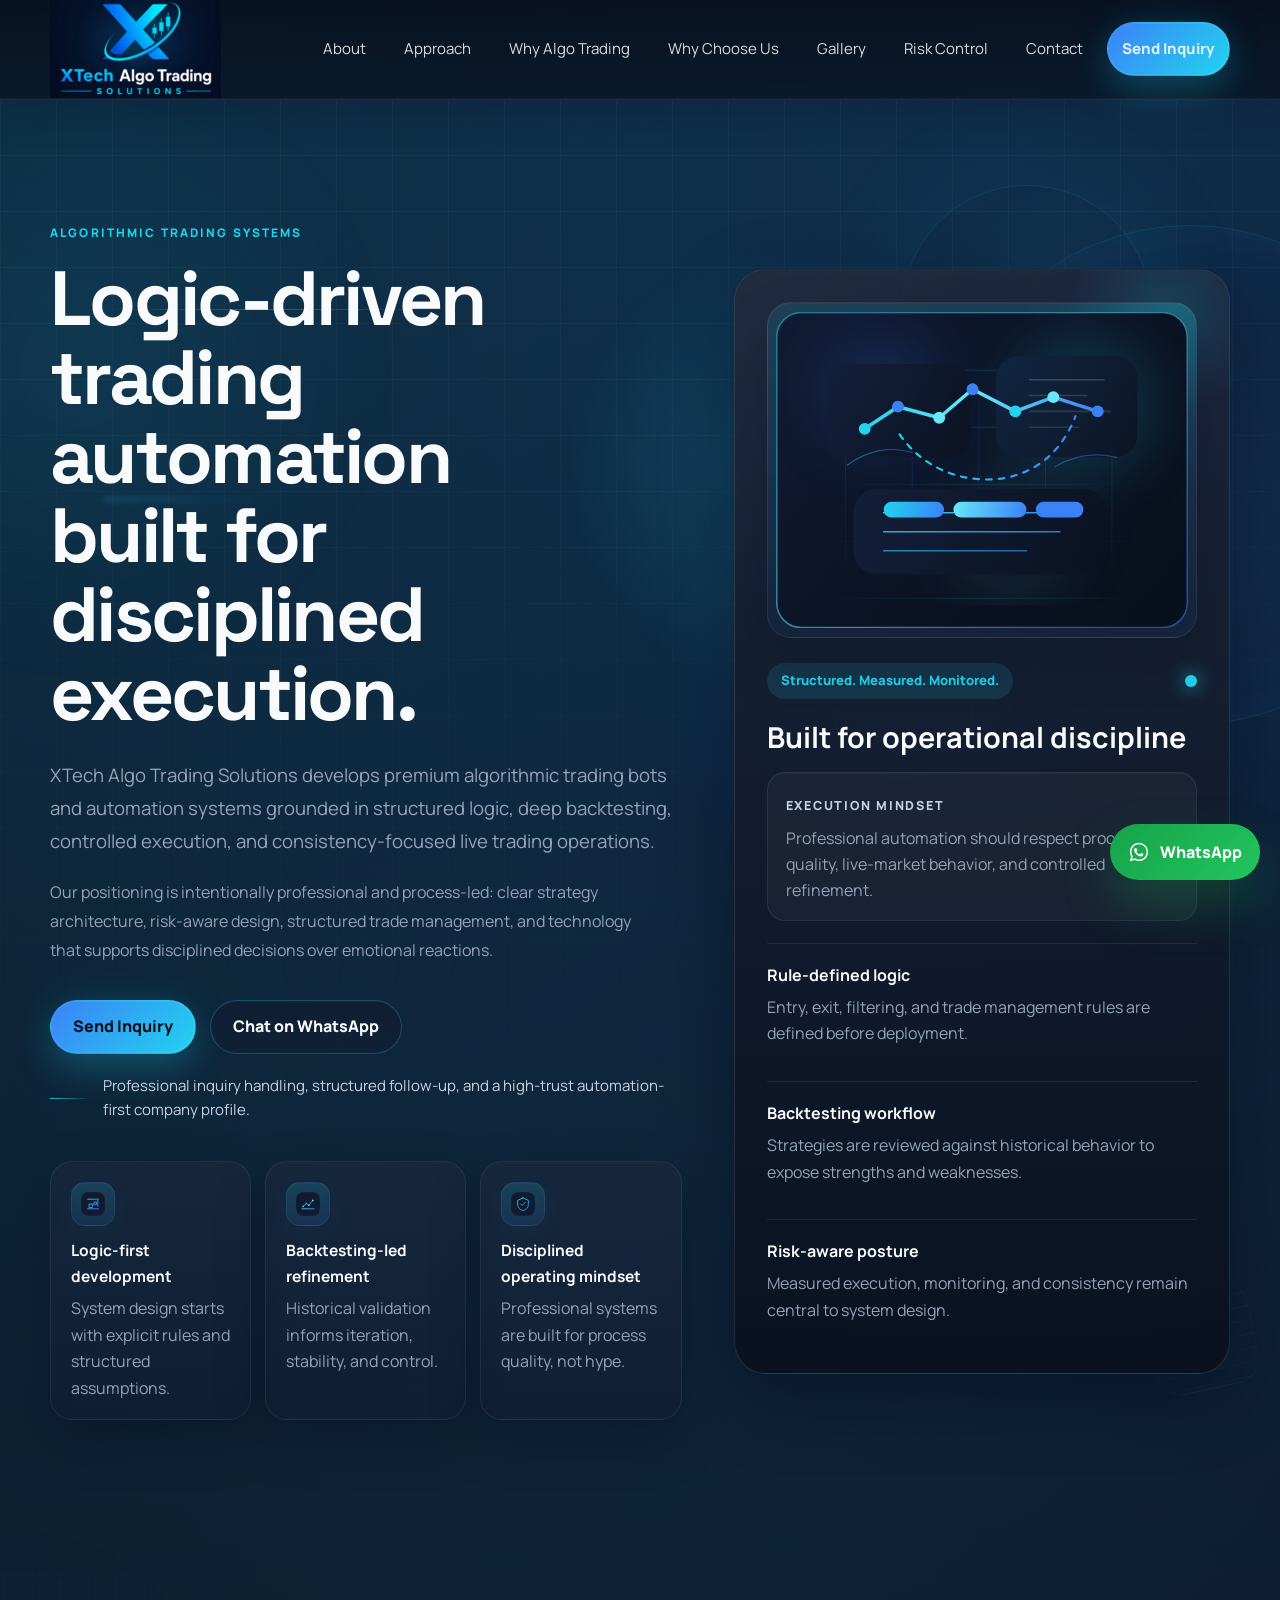
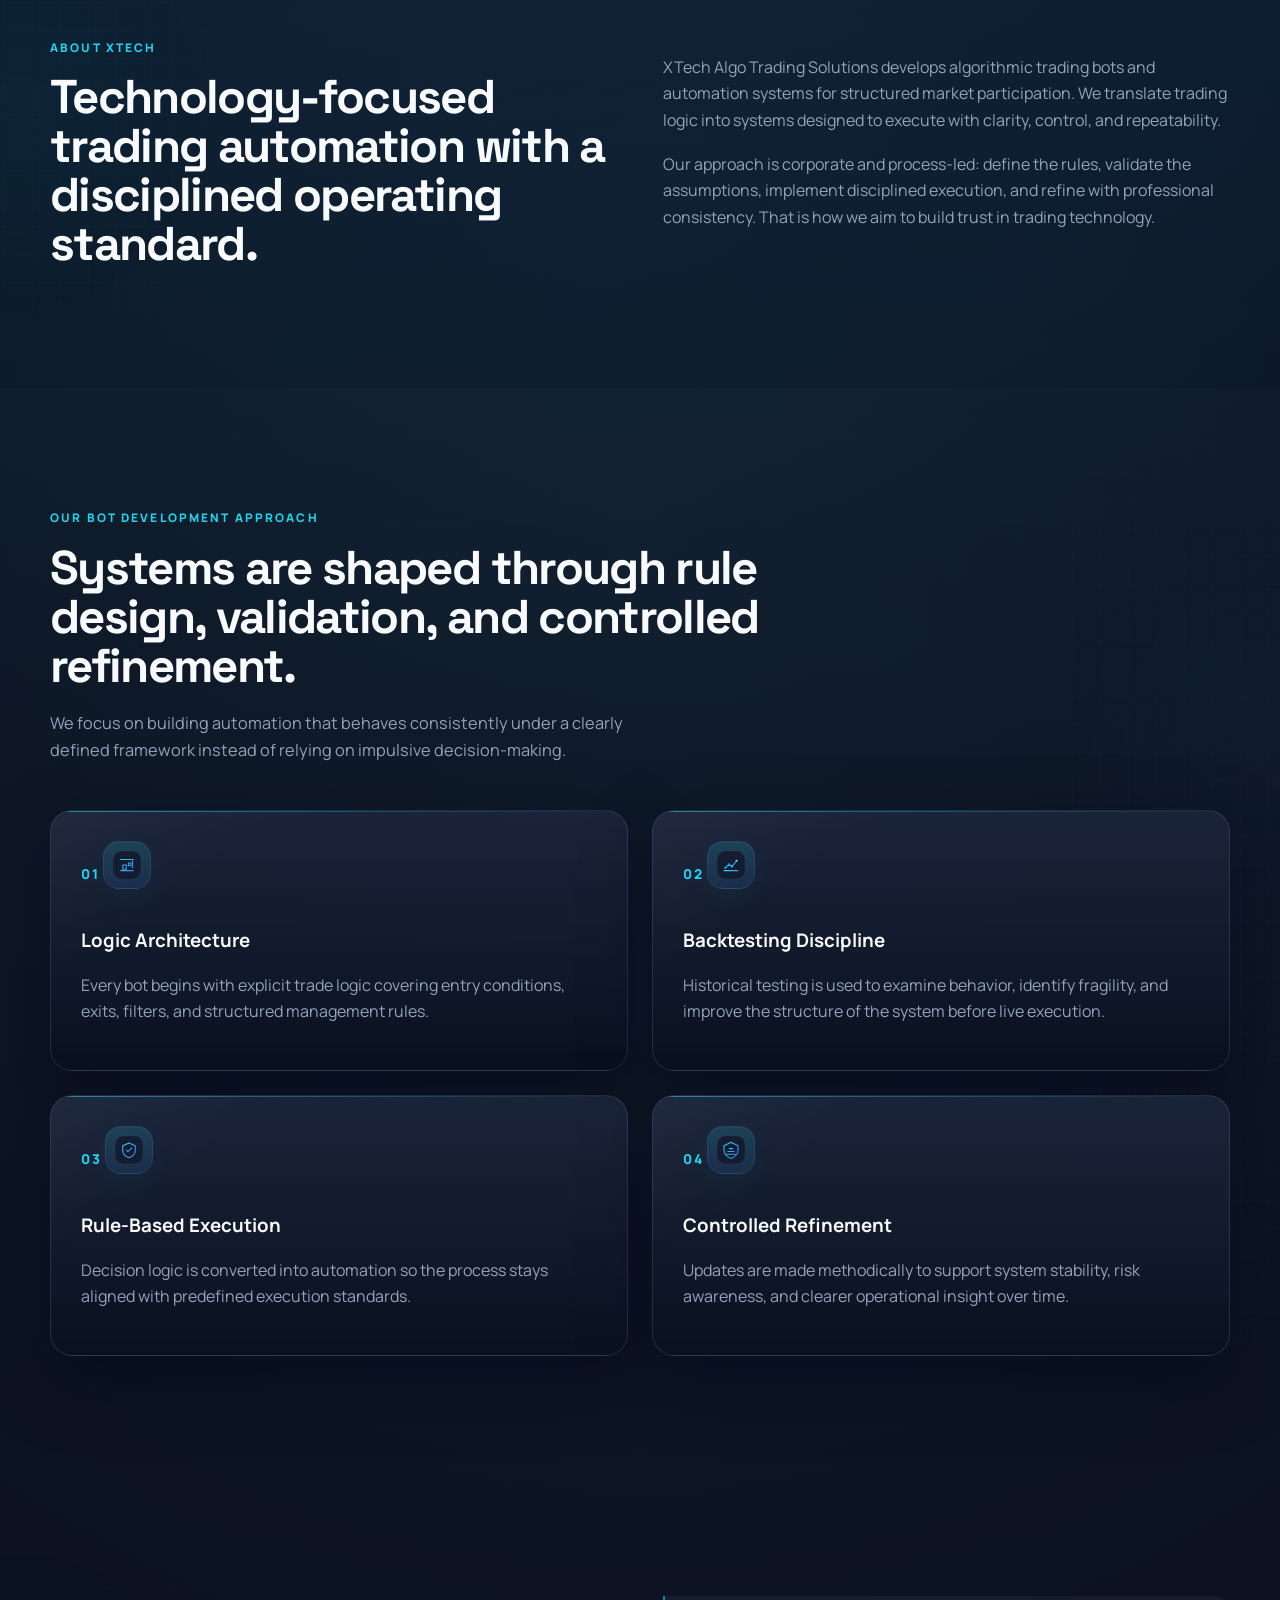
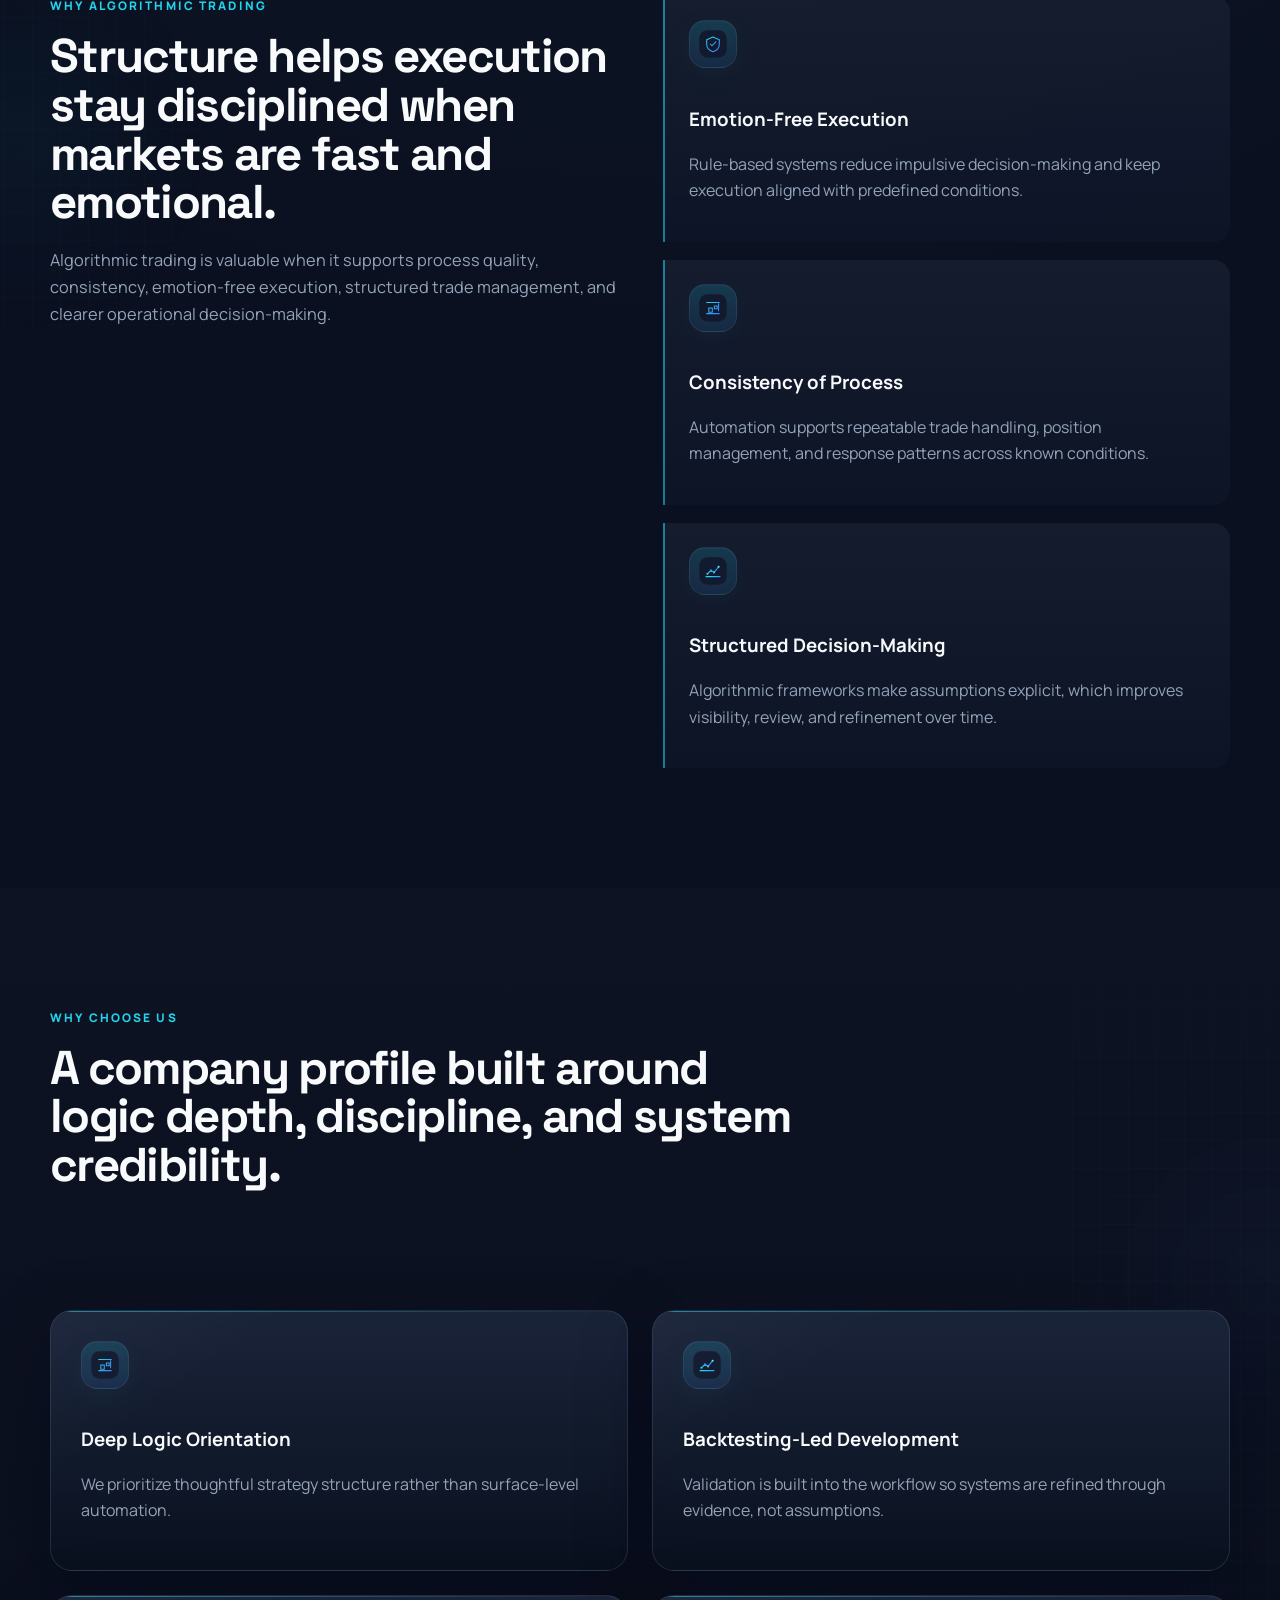
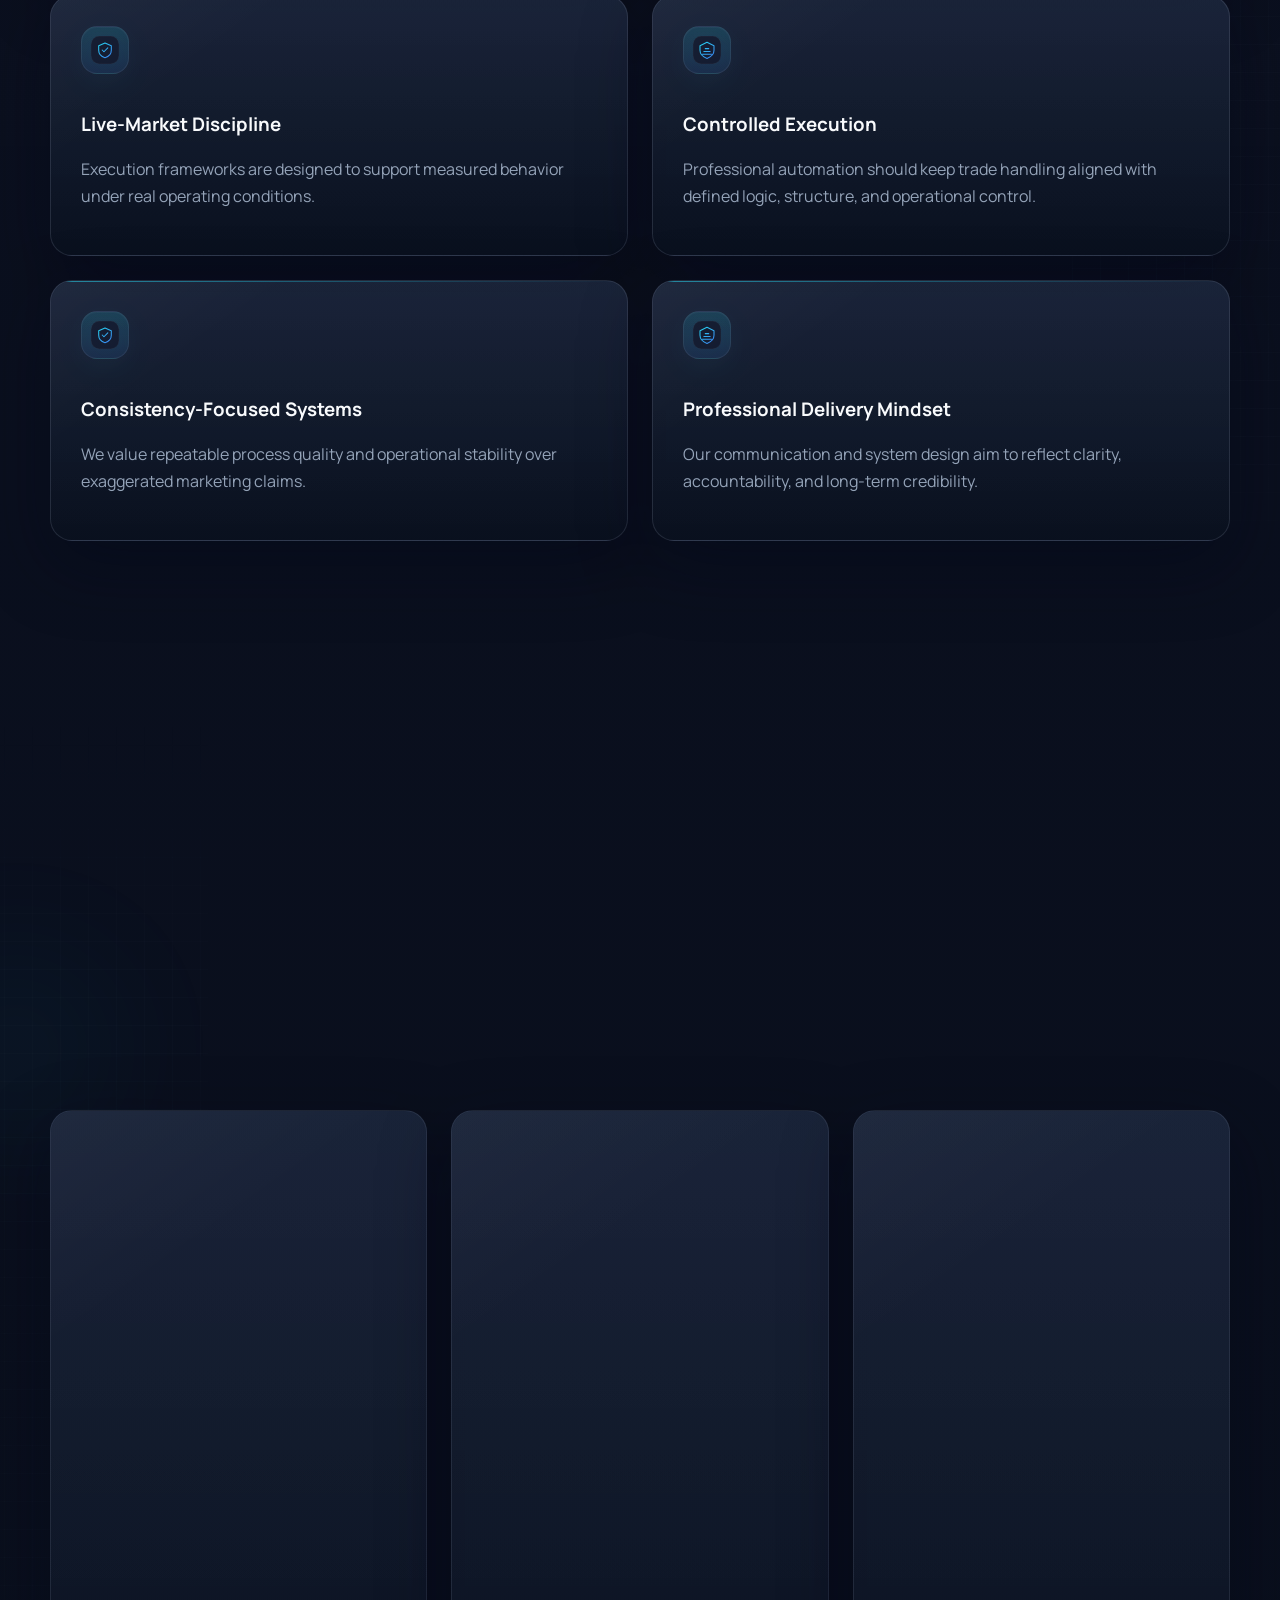
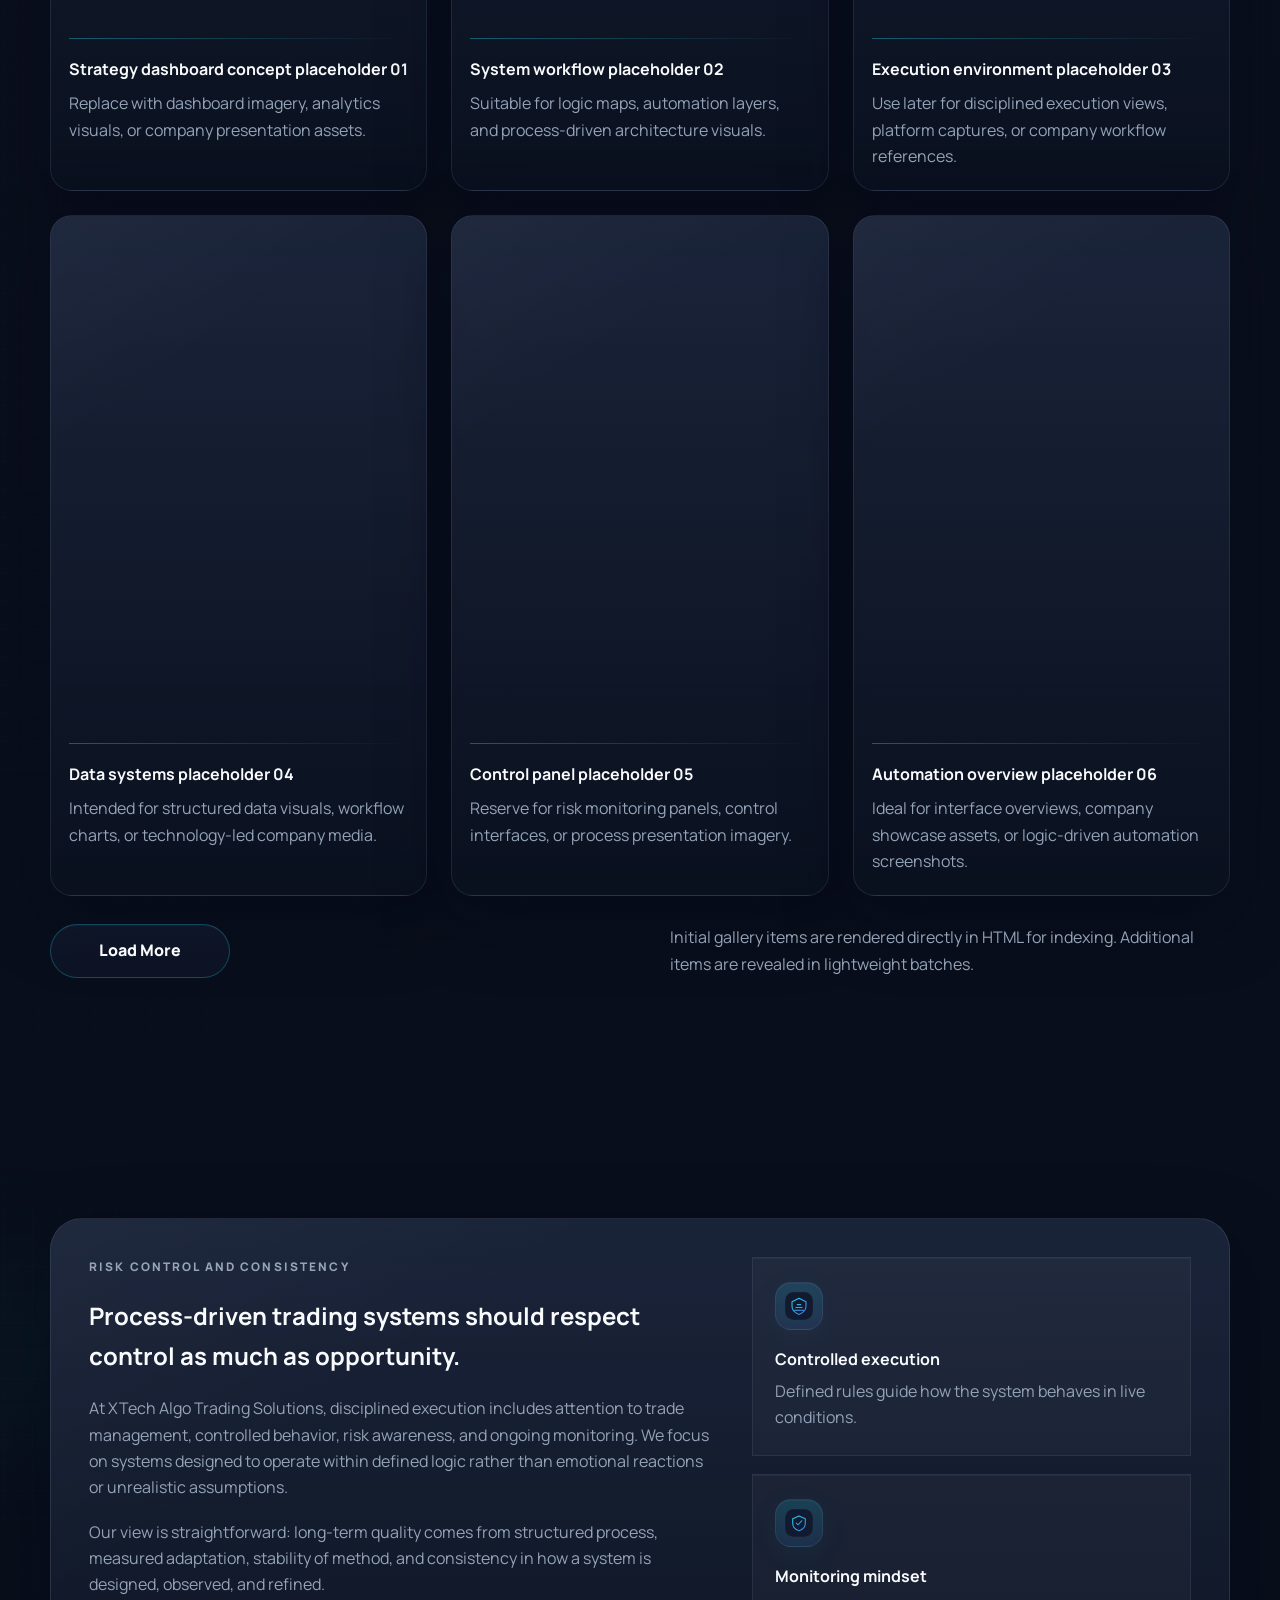
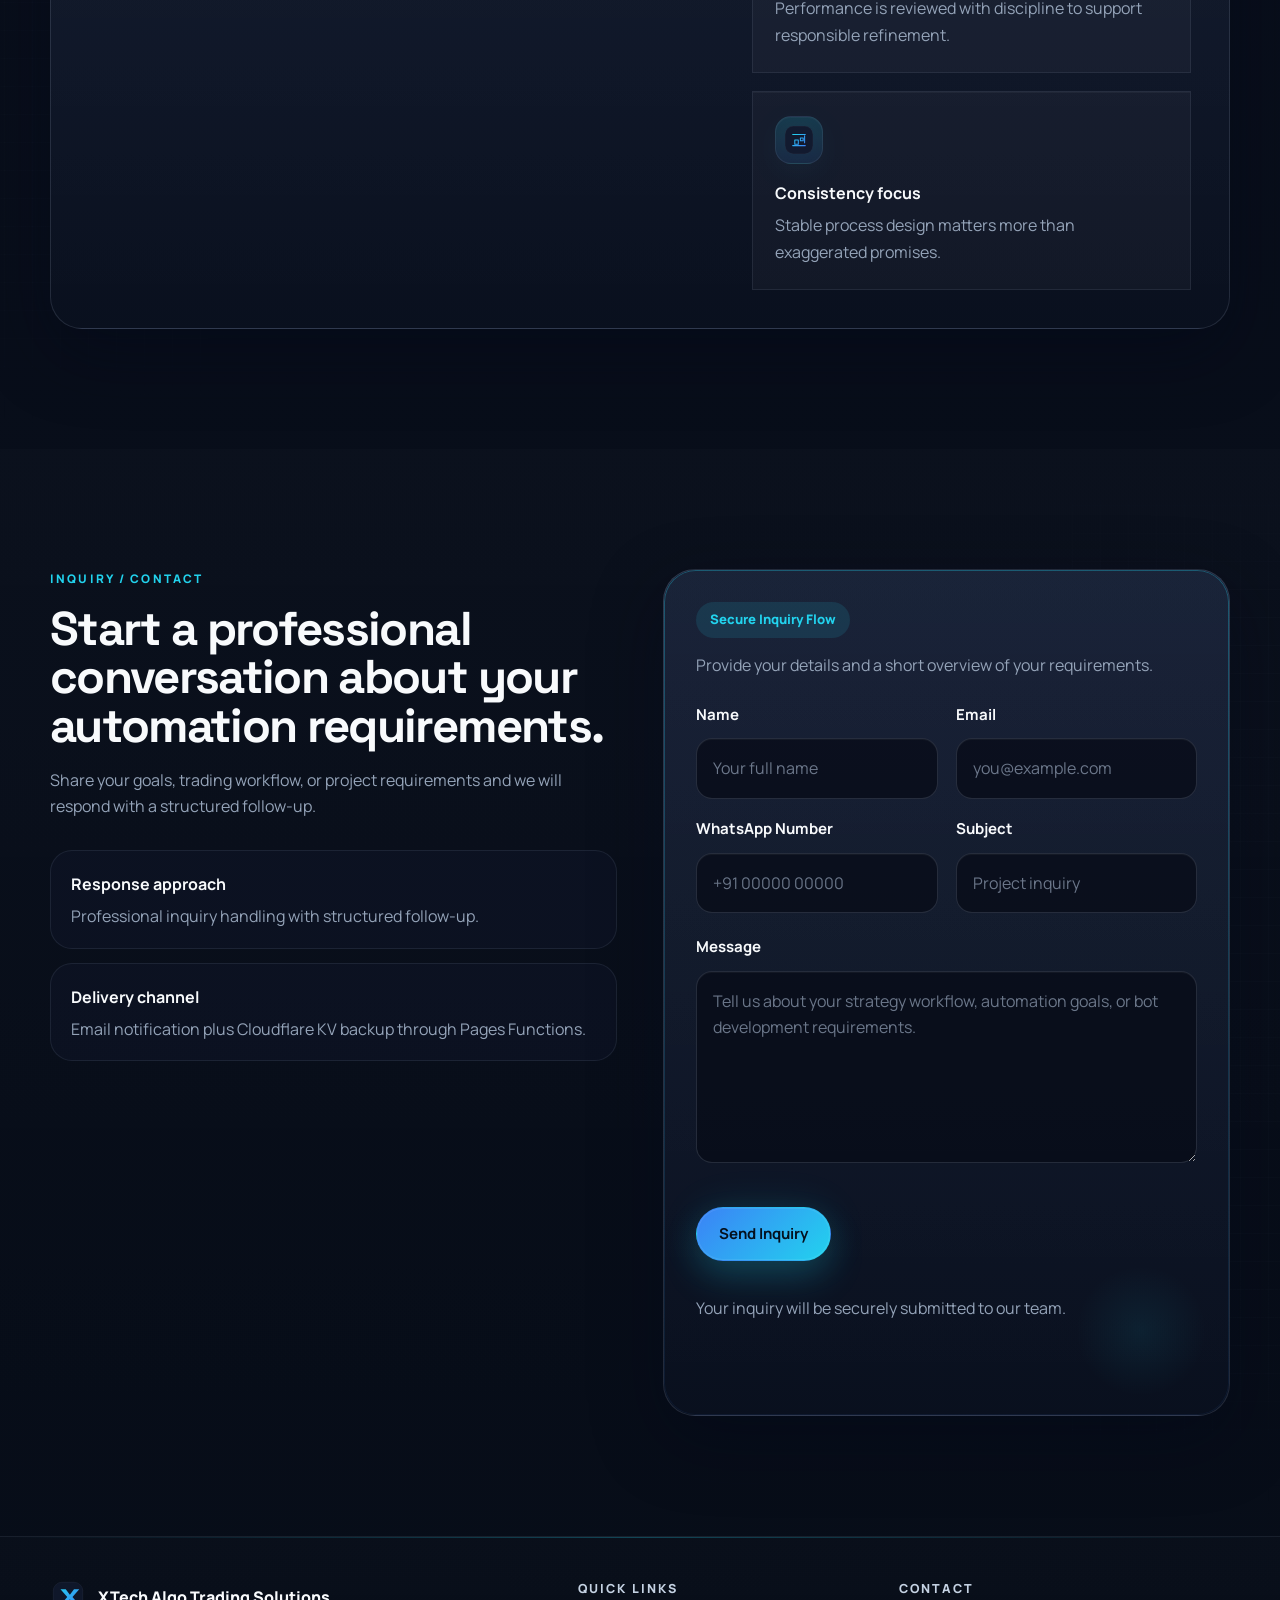
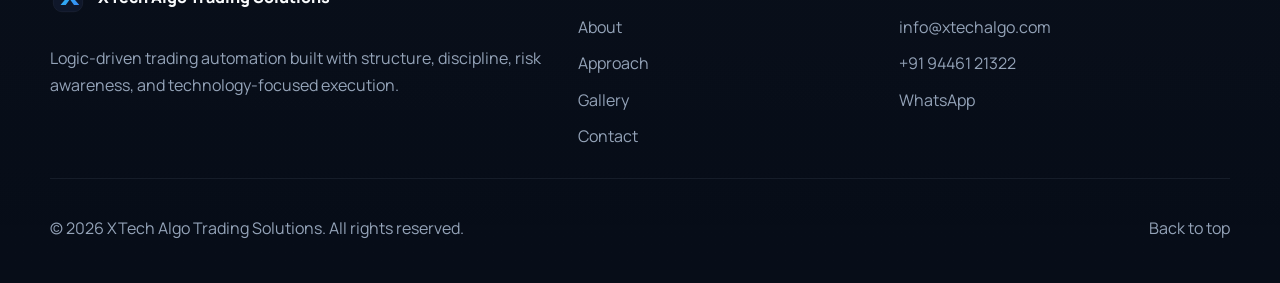
==== commit 1b192541: "Add files via upload" ====
--- a/index.html
+++ b/index.html
@@ -11,6 +11,7 @@
   <link rel="preconnect" href="https://fonts.gstatic.com" crossorigin>
   <link href="https://fonts.googleapis.com/css2?family=Manrope:wght@400;500;600;700;800&family=Space+Grotesk:wght@500;700&display=swap" rel="stylesheet">
   <link rel="stylesheet" href="style.css">
+  <script src="https://challenges.cloudflare.com/turnstile/v0/api.js" async defer></script>
 </head>
 <body>
   <div class="site-shell">
@@ -452,6 +453,7 @@
                 <span>Message</span>
                 <textarea id="contact-message" name="message" rows="6" placeholder="Tell us about your strategy workflow, automation goals, or bot development requirements." required></textarea>
               </label>
+			  <div class="cf-turnstile" data-sitekey="0x4AAAAAADE96HU6WnWRw7Sk"></div>
               <div class="form-actions">
                 <button class="button button-primary" type="submit">
                   <span class="button-label">Send Inquiry</span>
@@ -519,5 +521,6 @@
   </div>
 
   <script src="script.js" defer></script>
+  
 </body>
 </html>
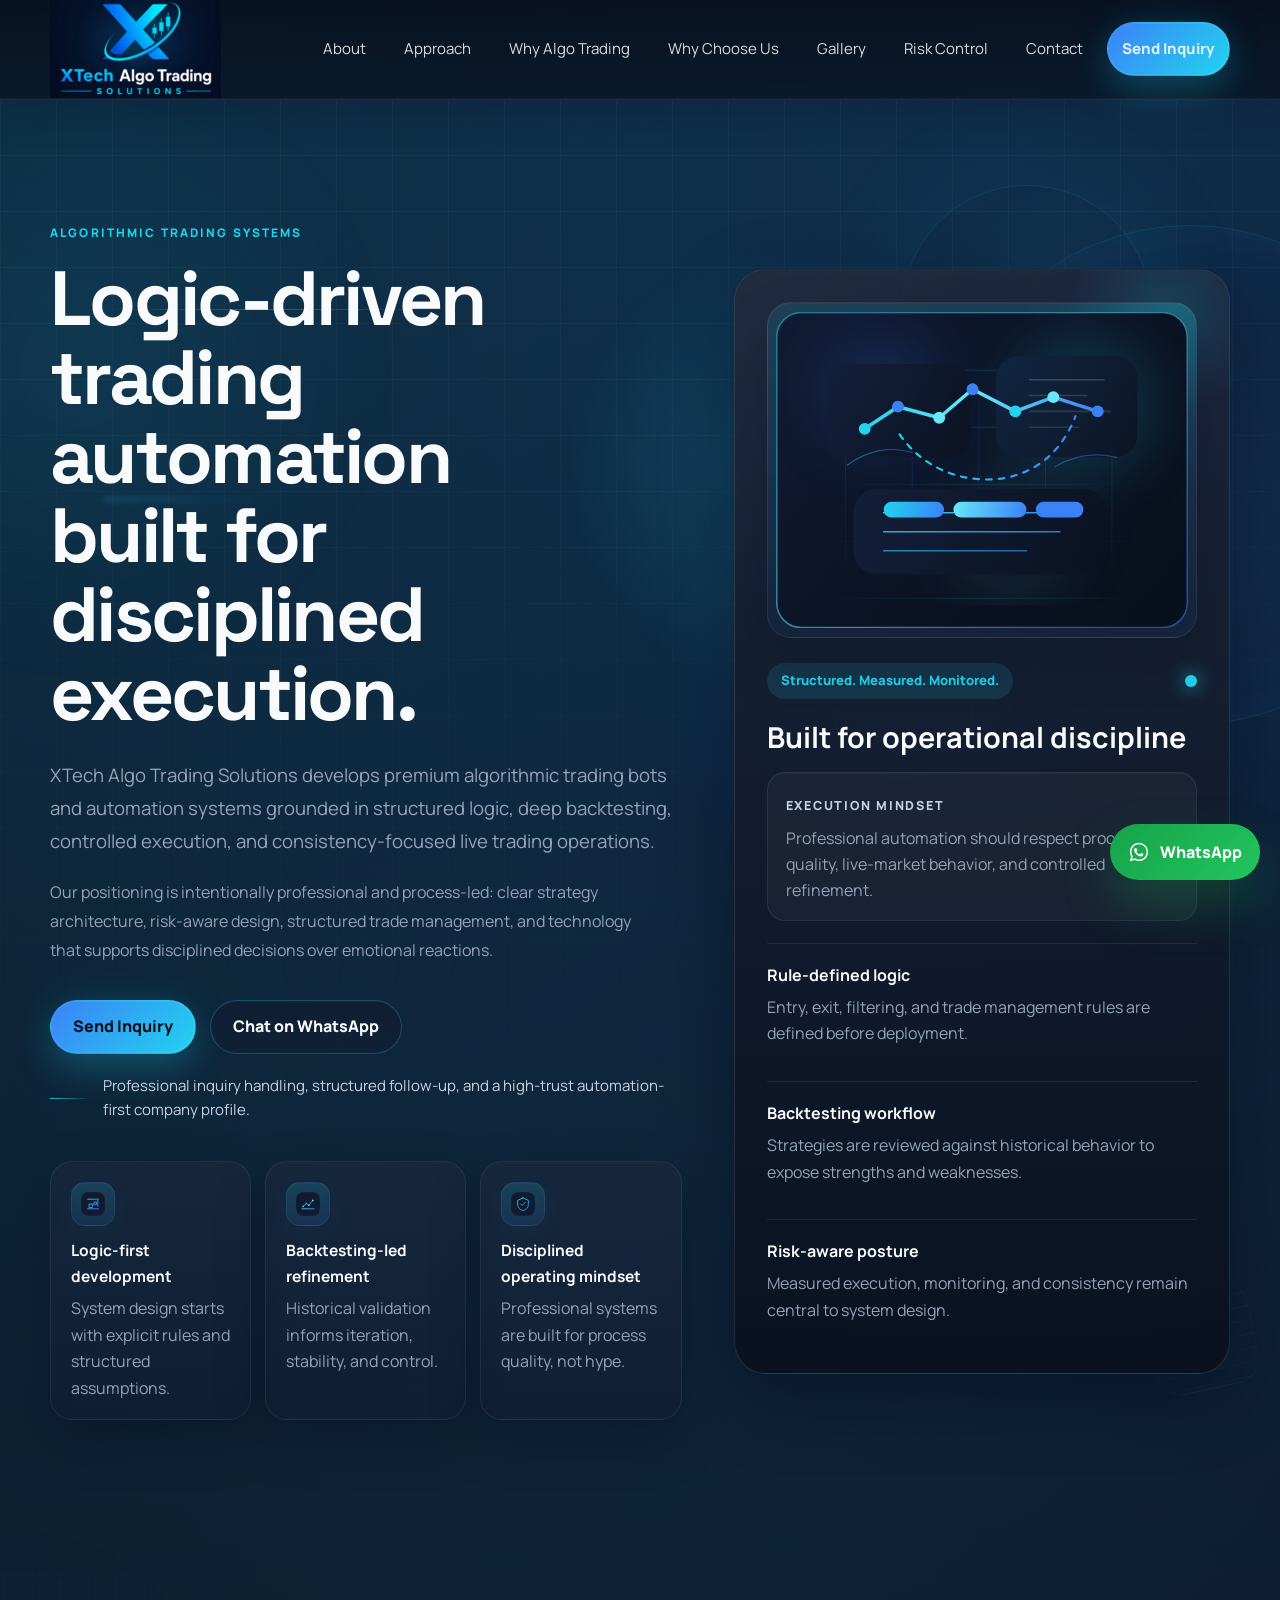
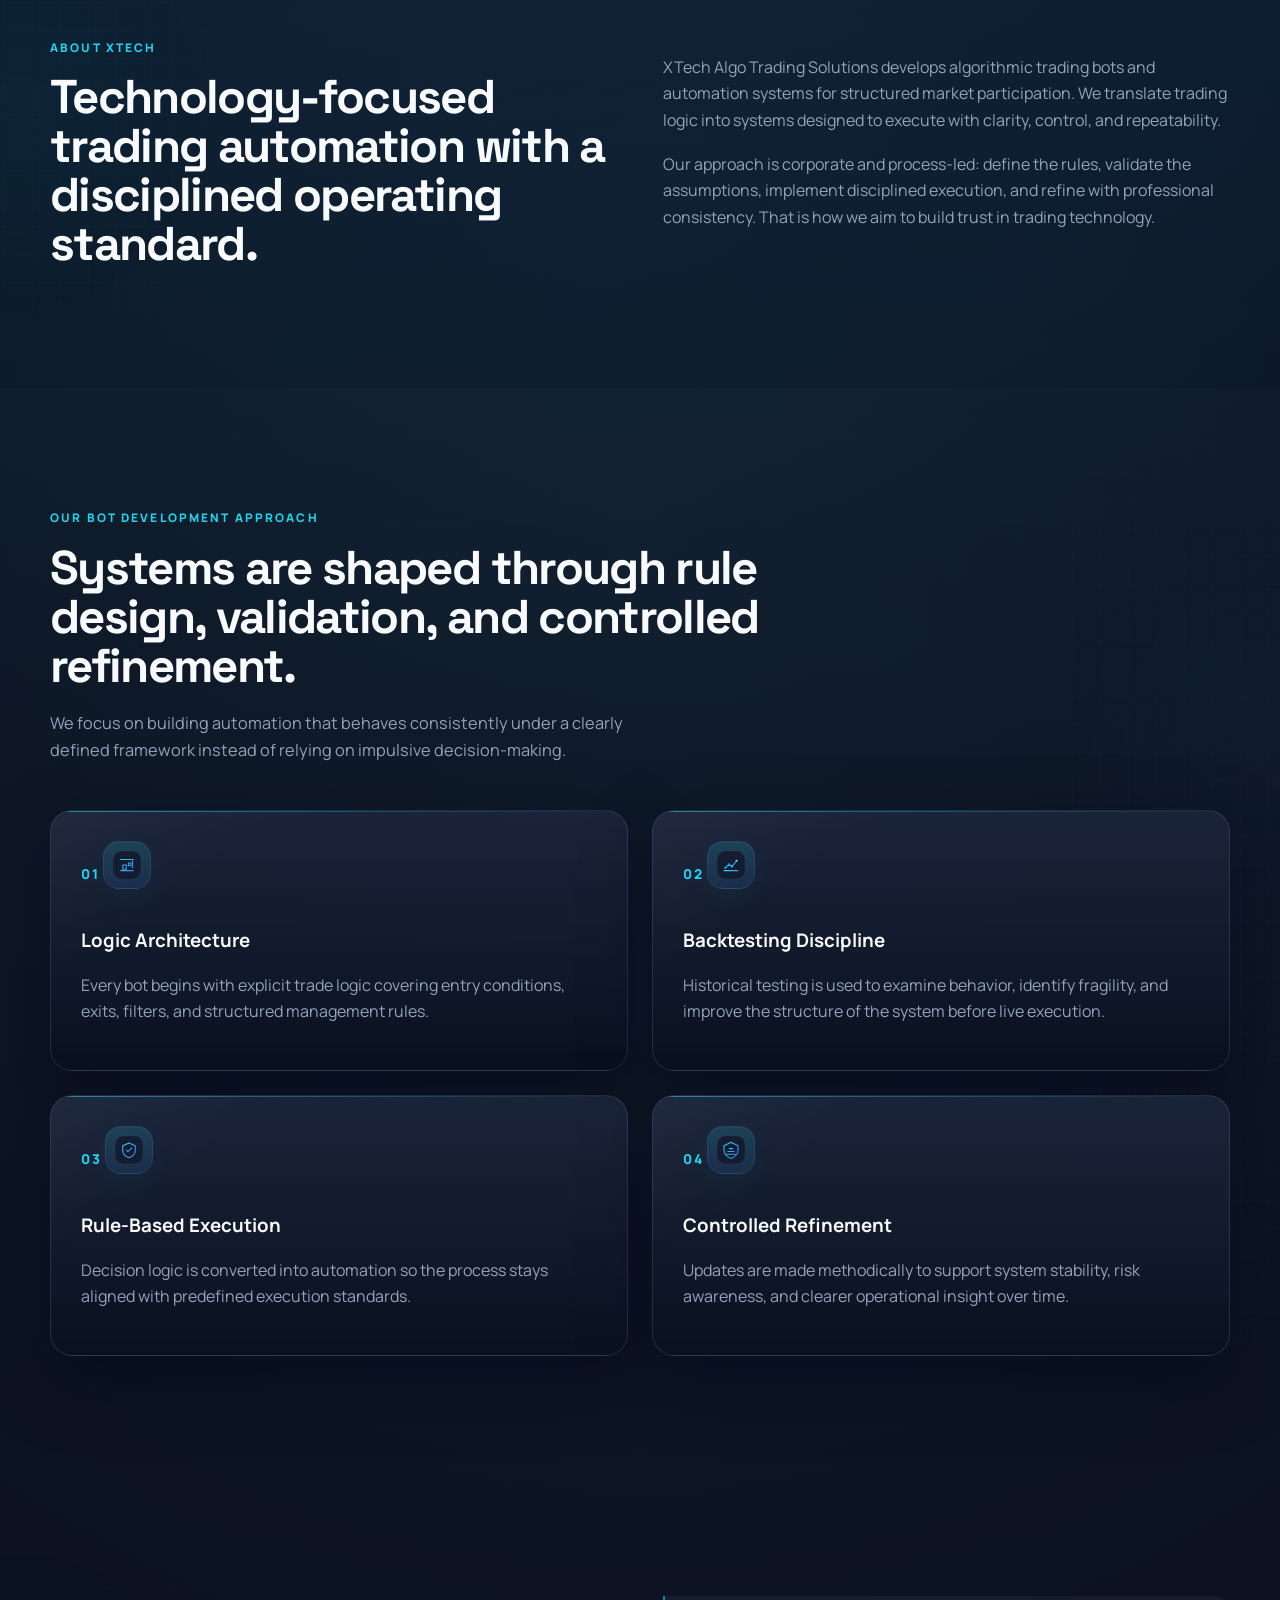
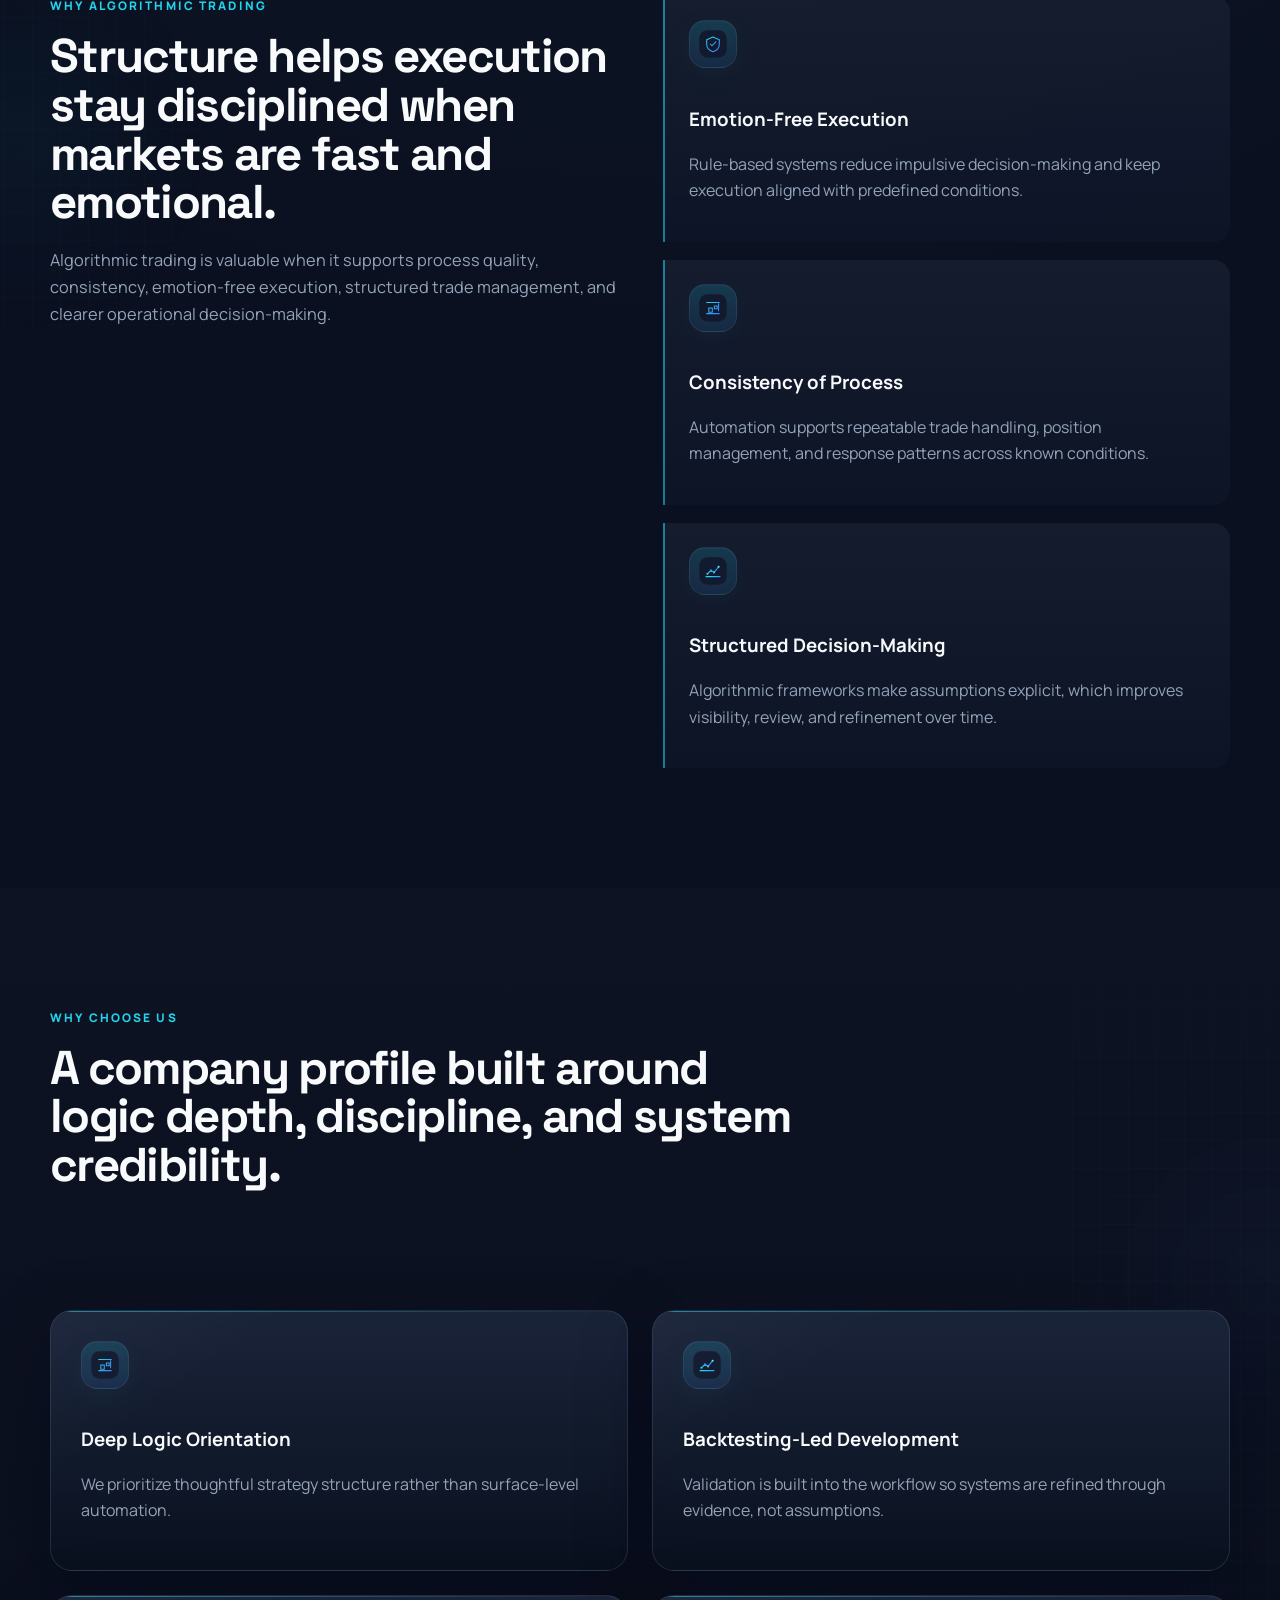
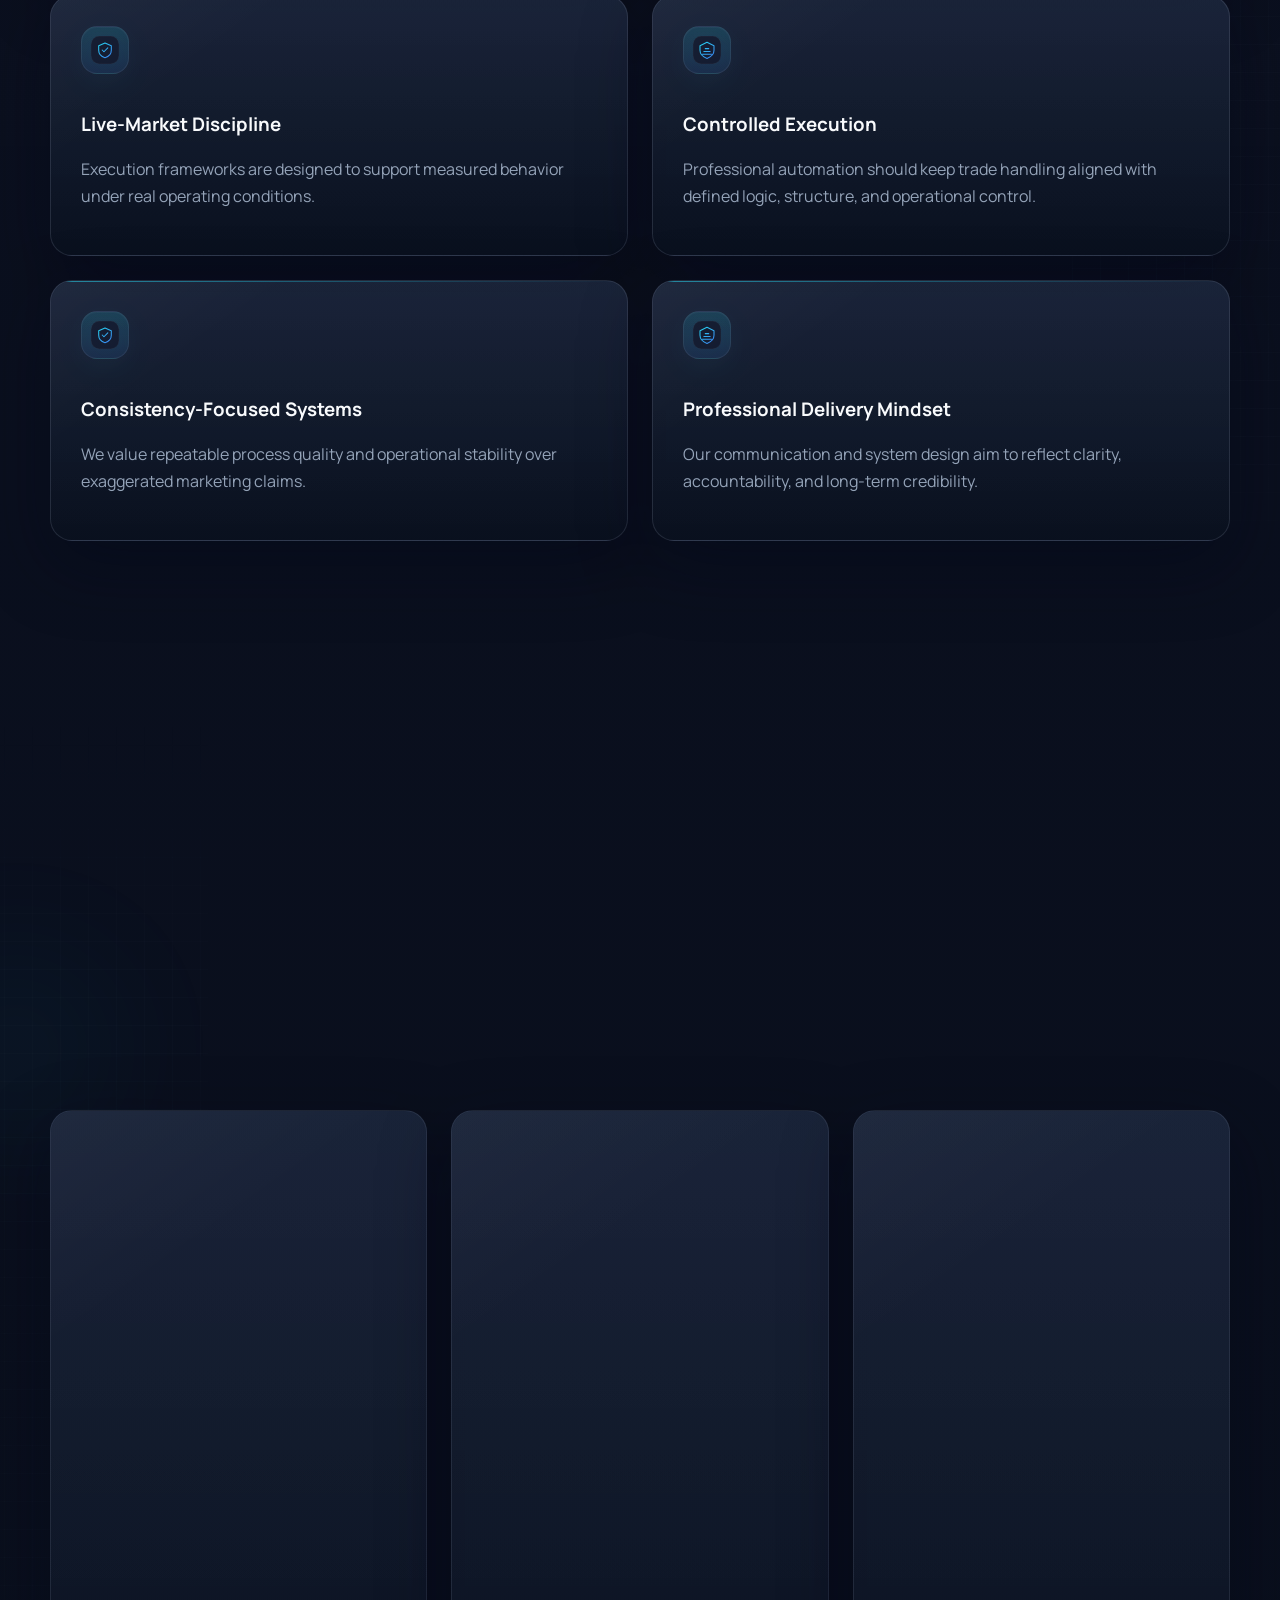
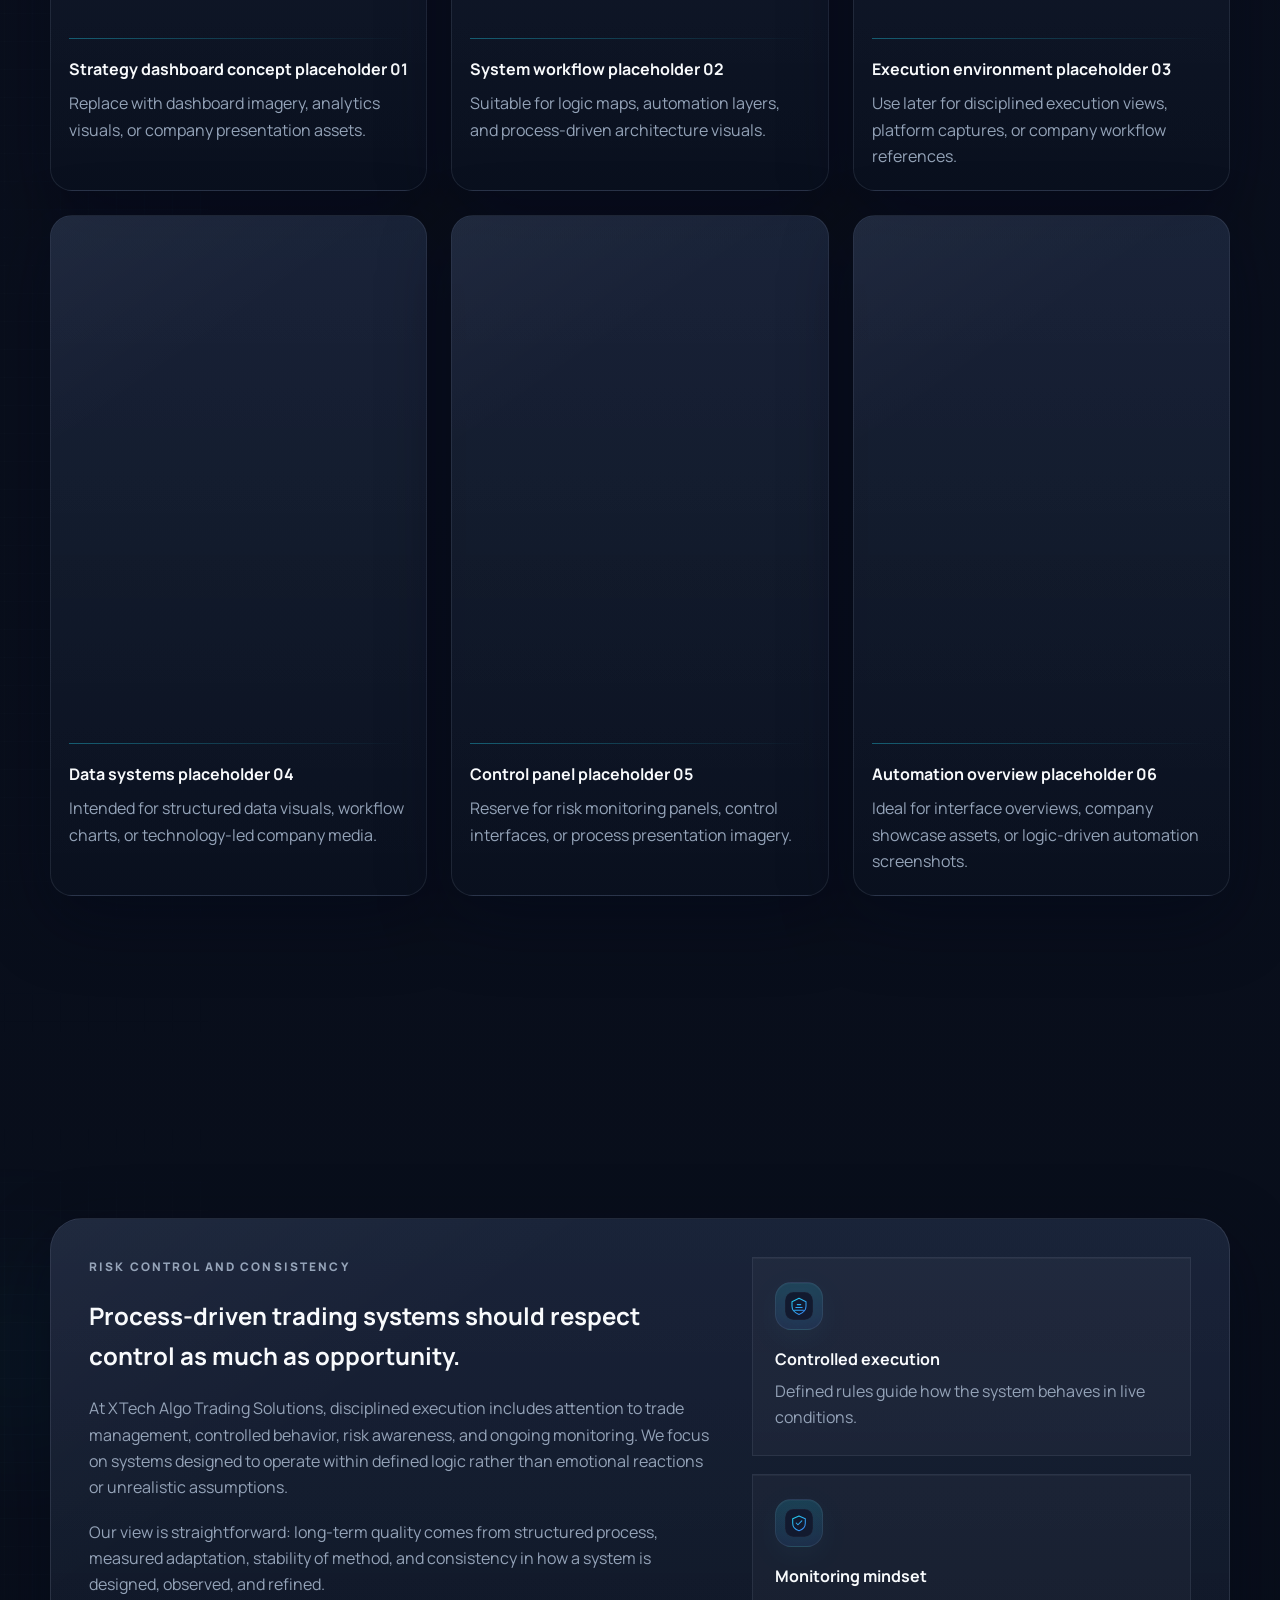
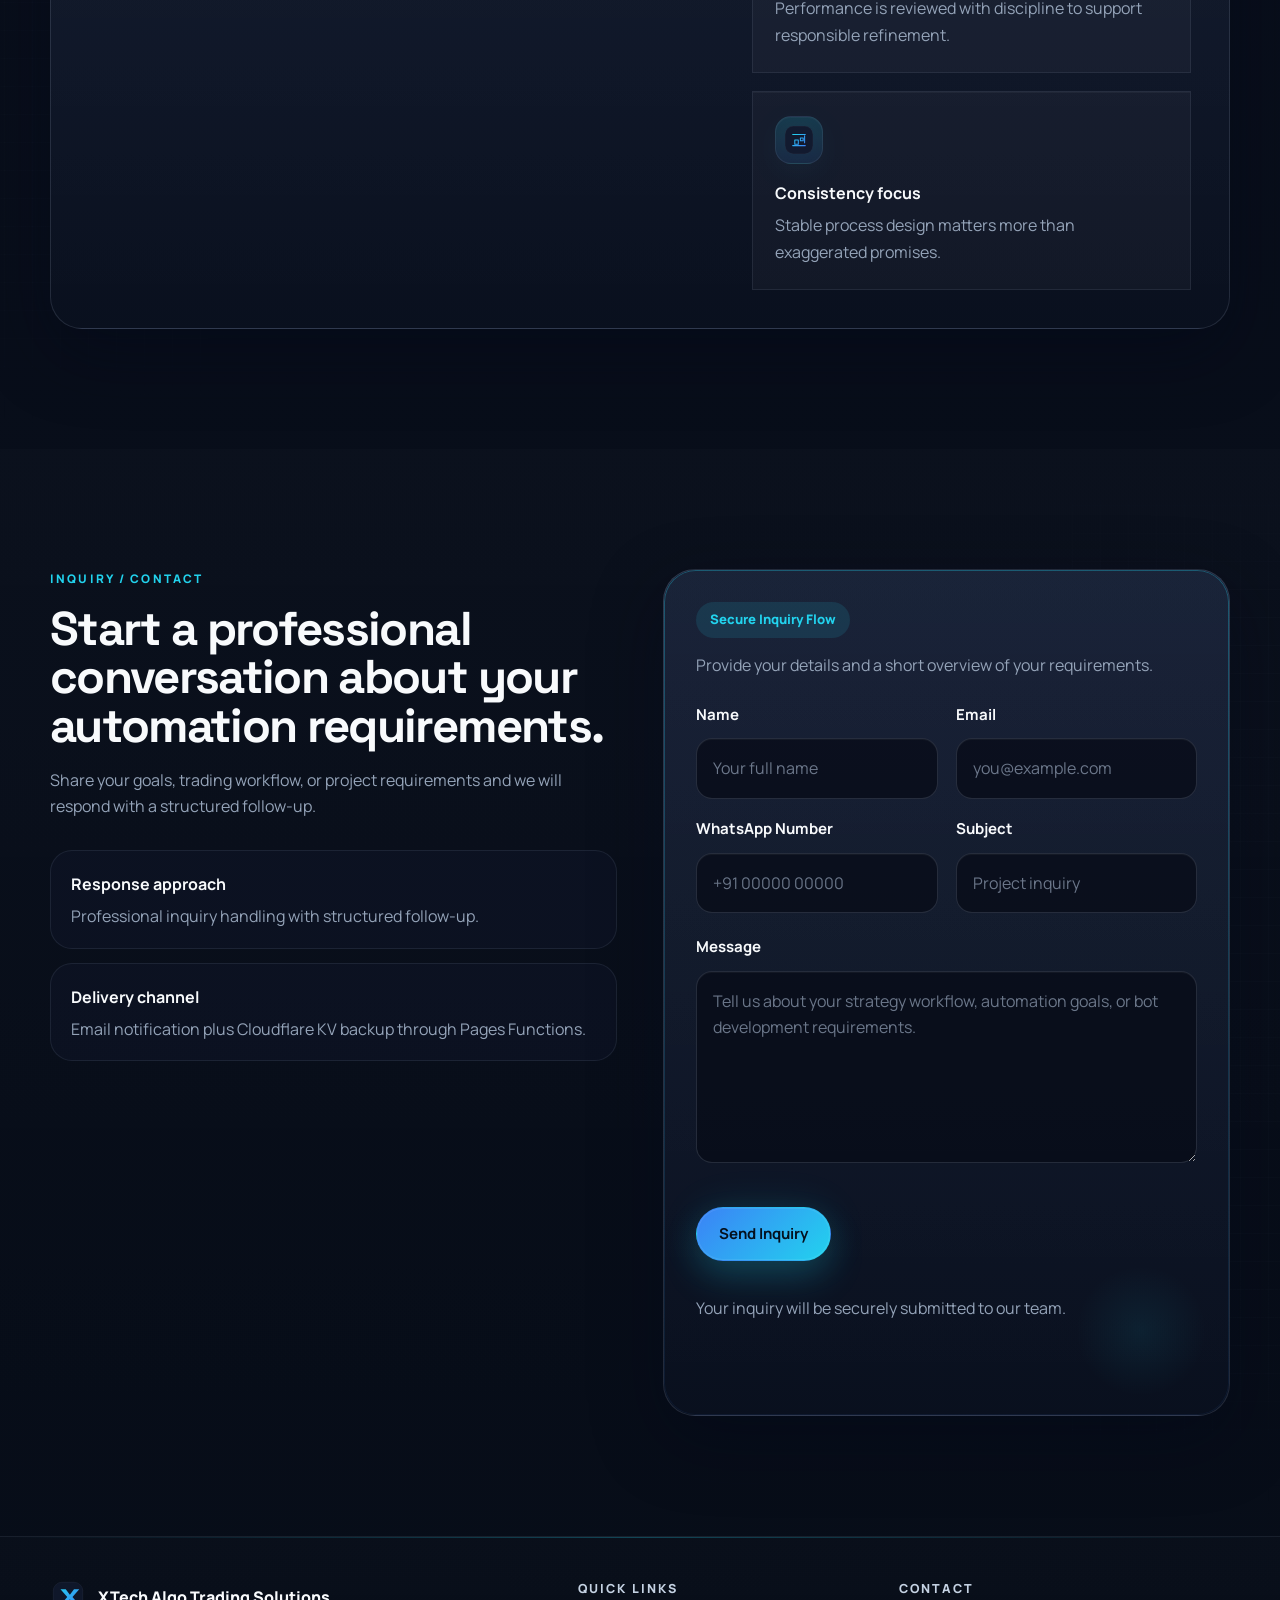
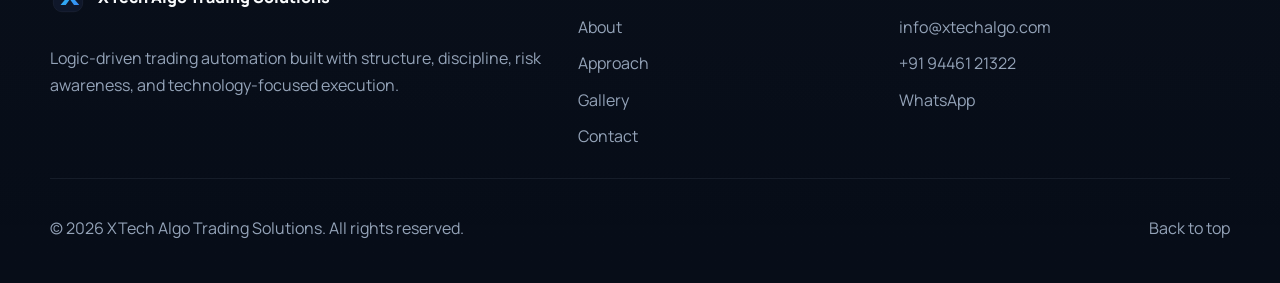
==== commit 840593b9: "Update index.html" ====
--- a/index.html
+++ b/index.html
@@ -453,7 +453,7 @@
                 <span>Message</span>
                 <textarea id="contact-message" name="message" rows="6" placeholder="Tell us about your strategy workflow, automation goals, or bot development requirements." required></textarea>
               </label>
-			  <div class="cf-turnstile" data-sitekey="0x4AAAAAADE96HU6WnWRw7Sk"></div>
+			  <div class="cf-turnstile" data-sitekey="0x4AAAAAADE96HU6WnWRw7Sk" data-size="compact"></div>
               <div class="form-actions">
                 <button class="button button-primary" type="submit">
                   <span class="button-label">Send Inquiry</span>
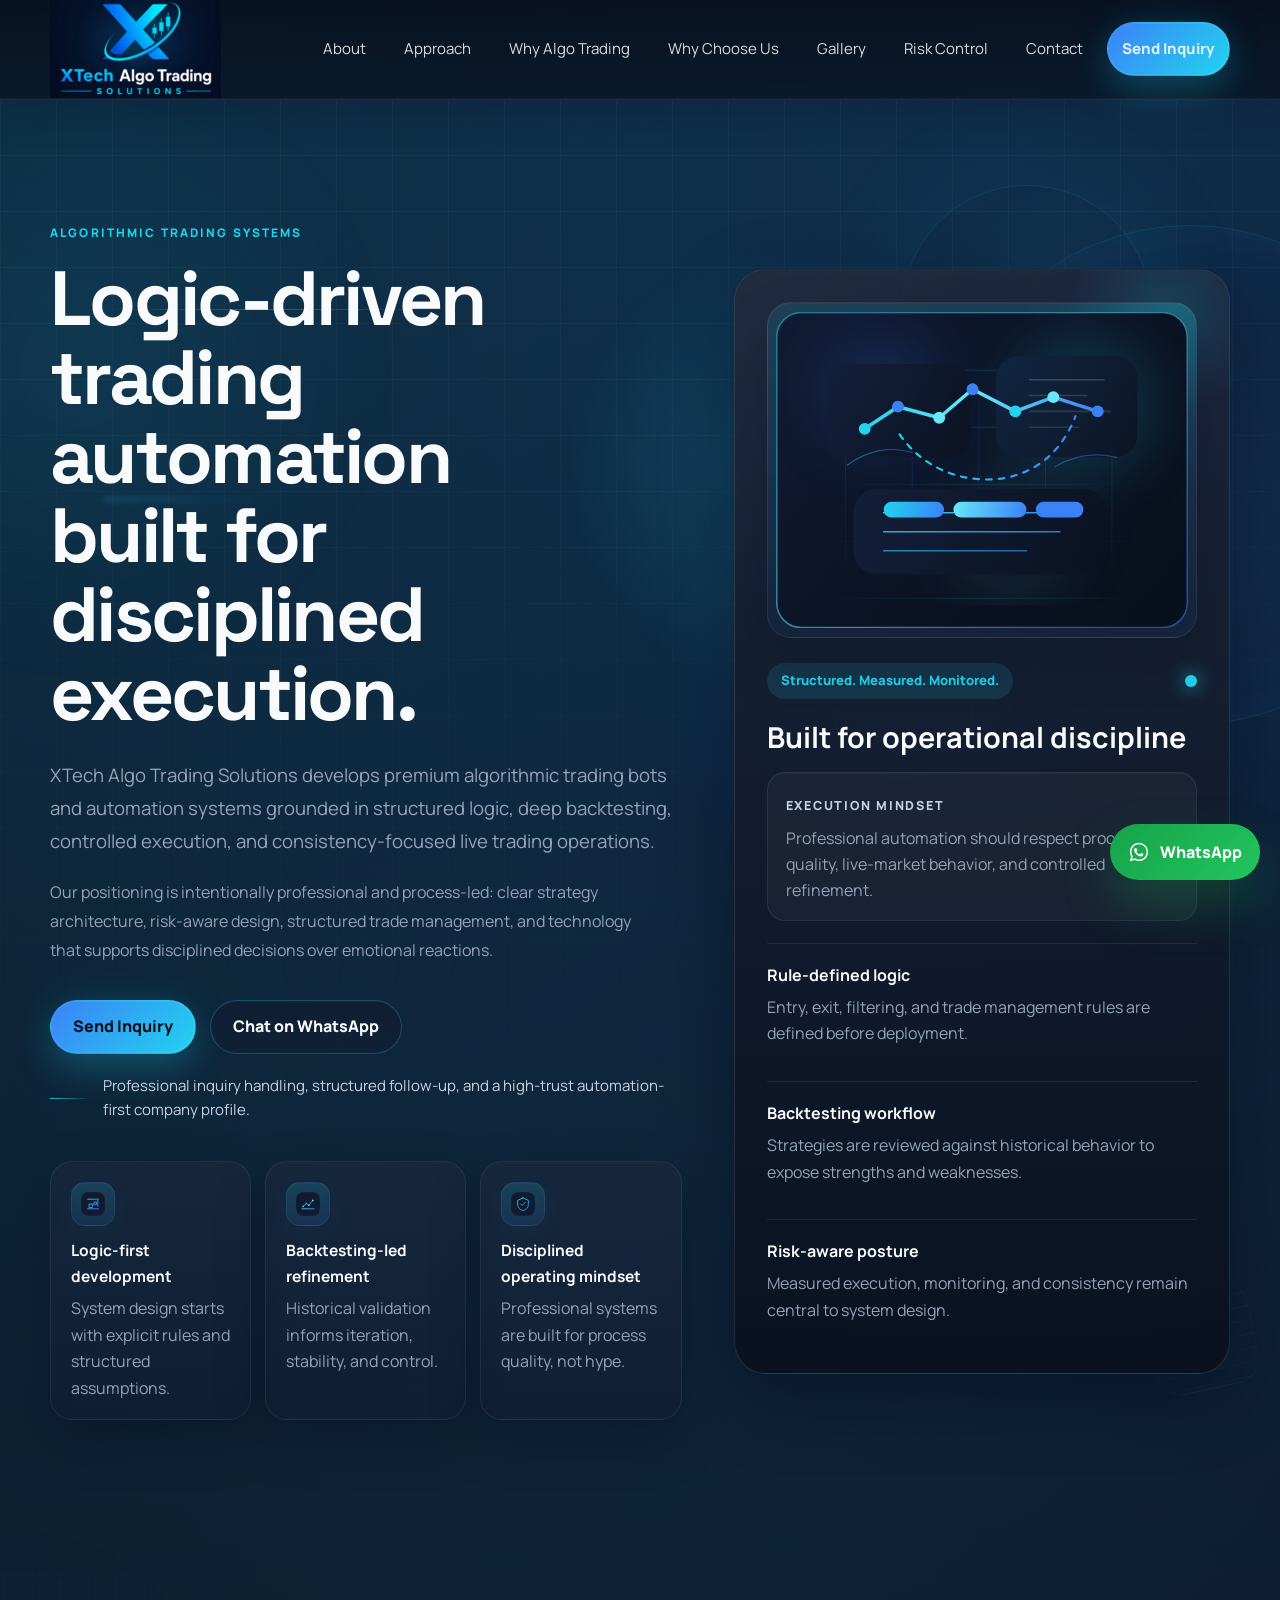
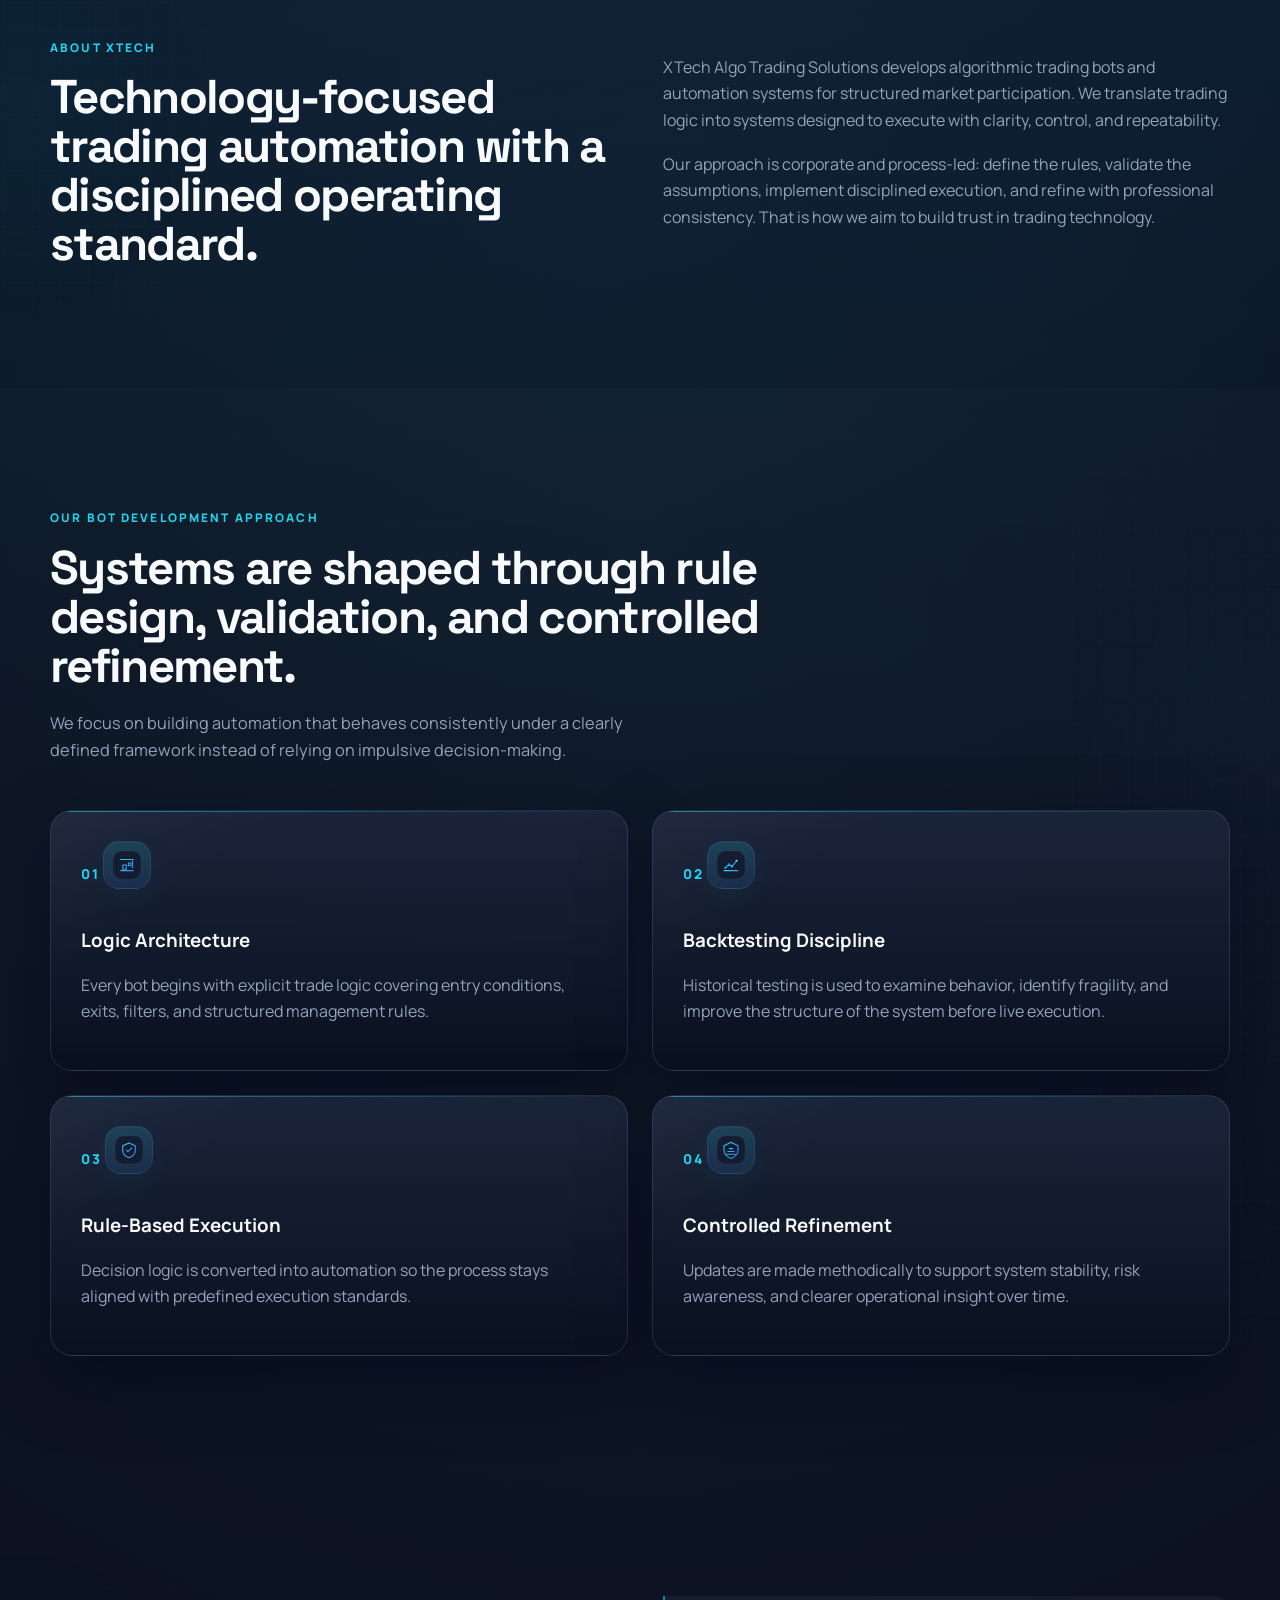
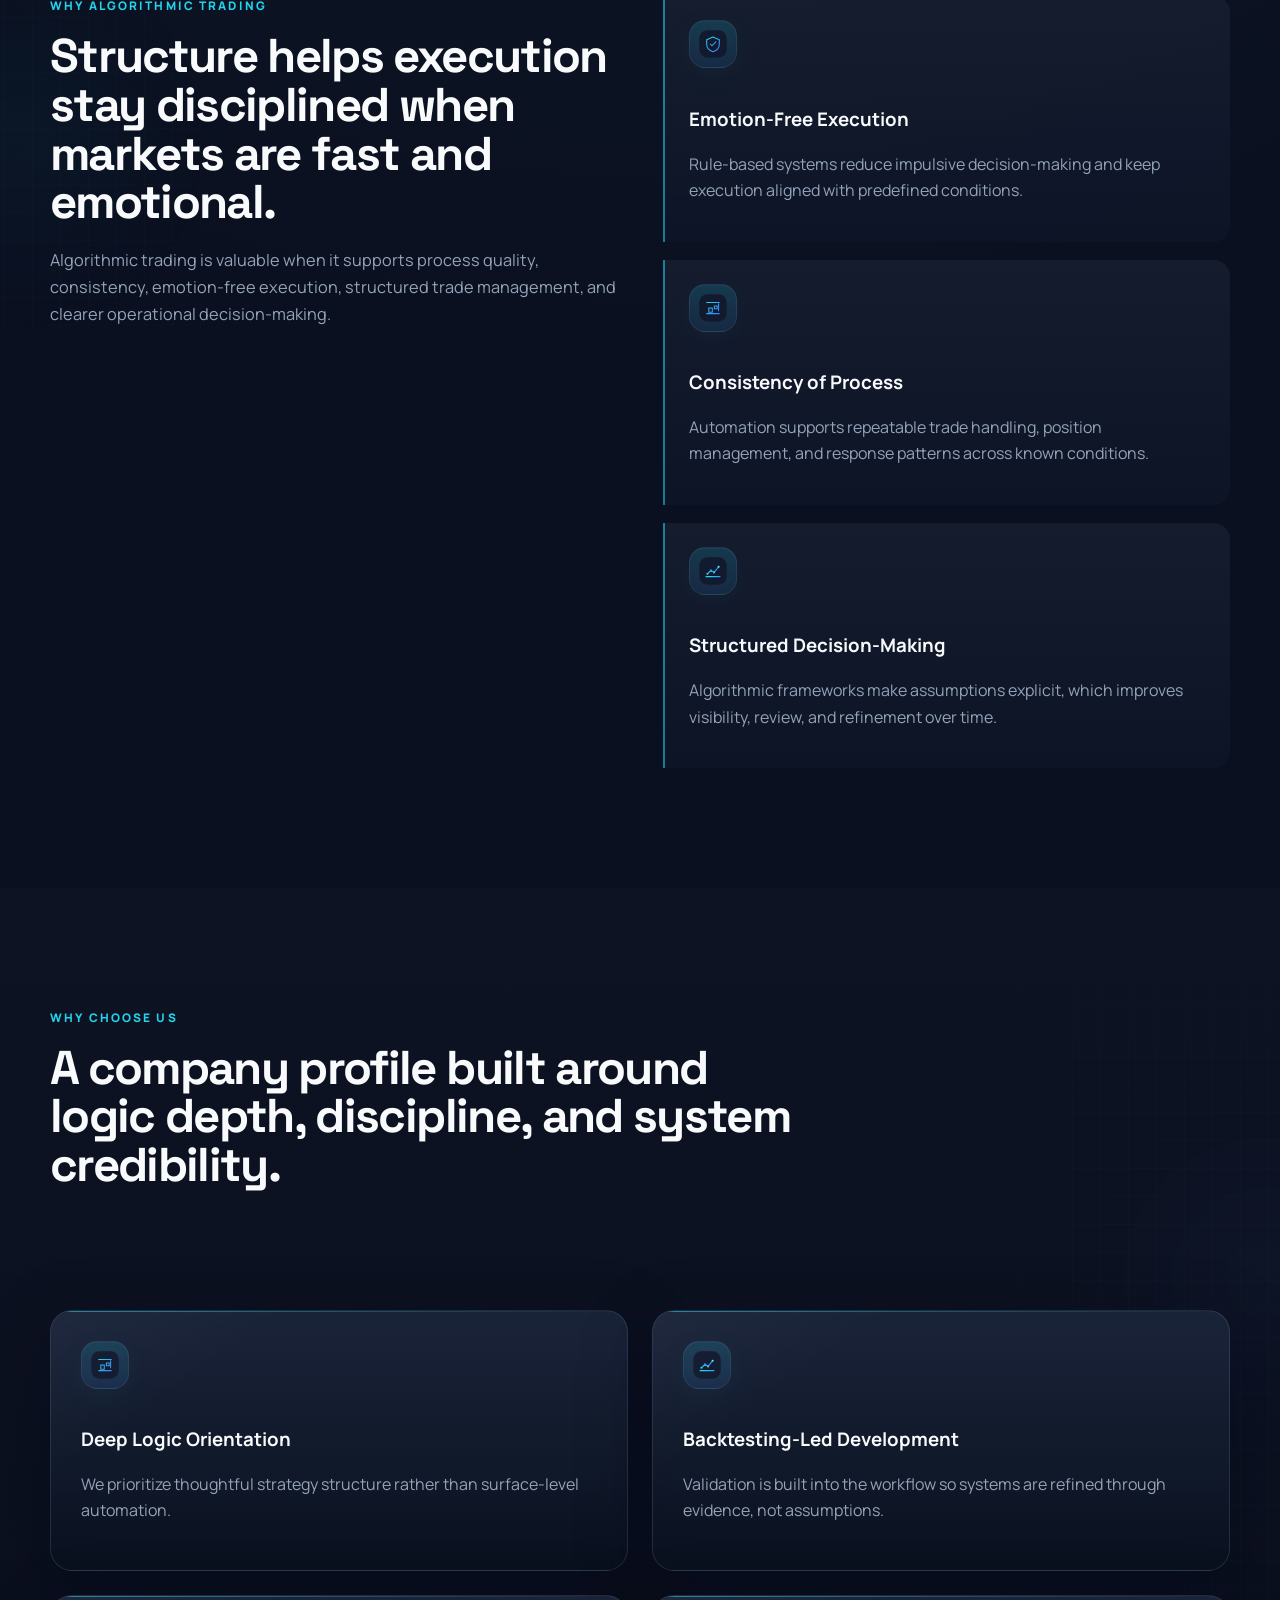
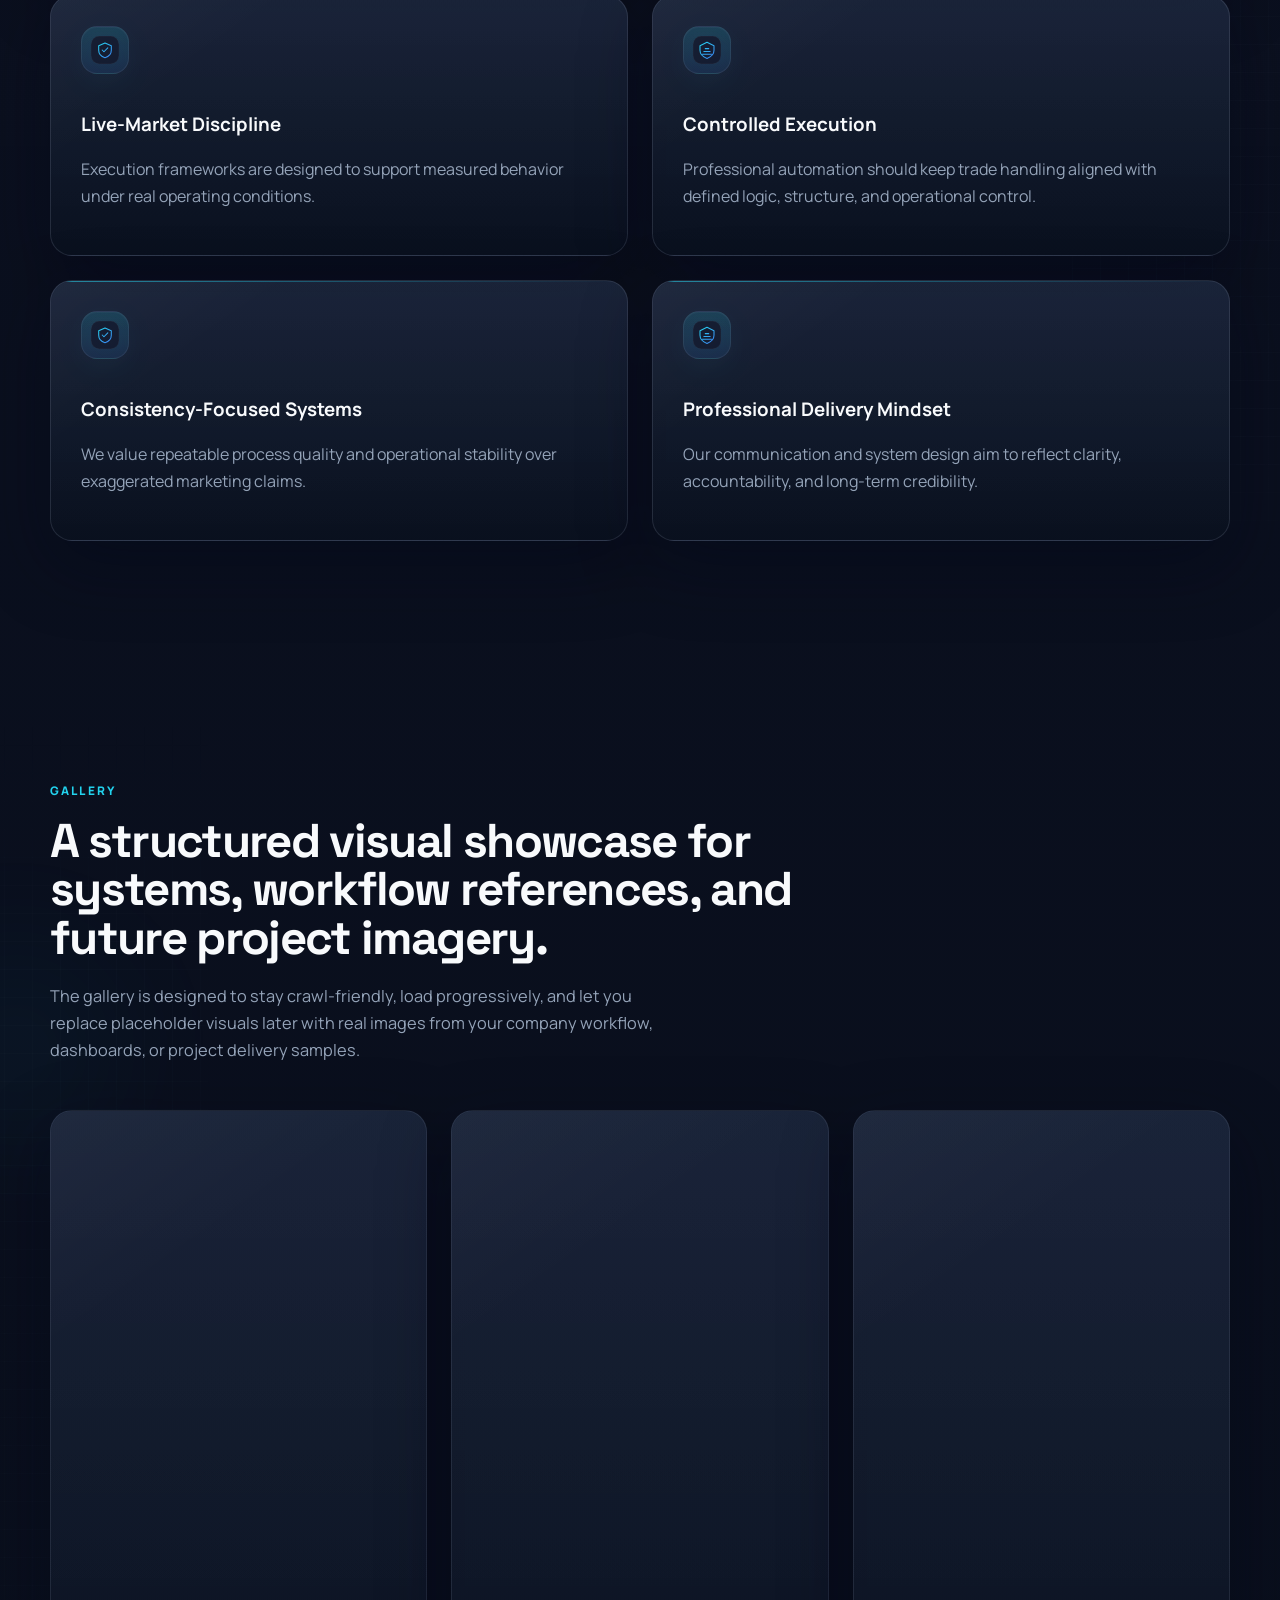
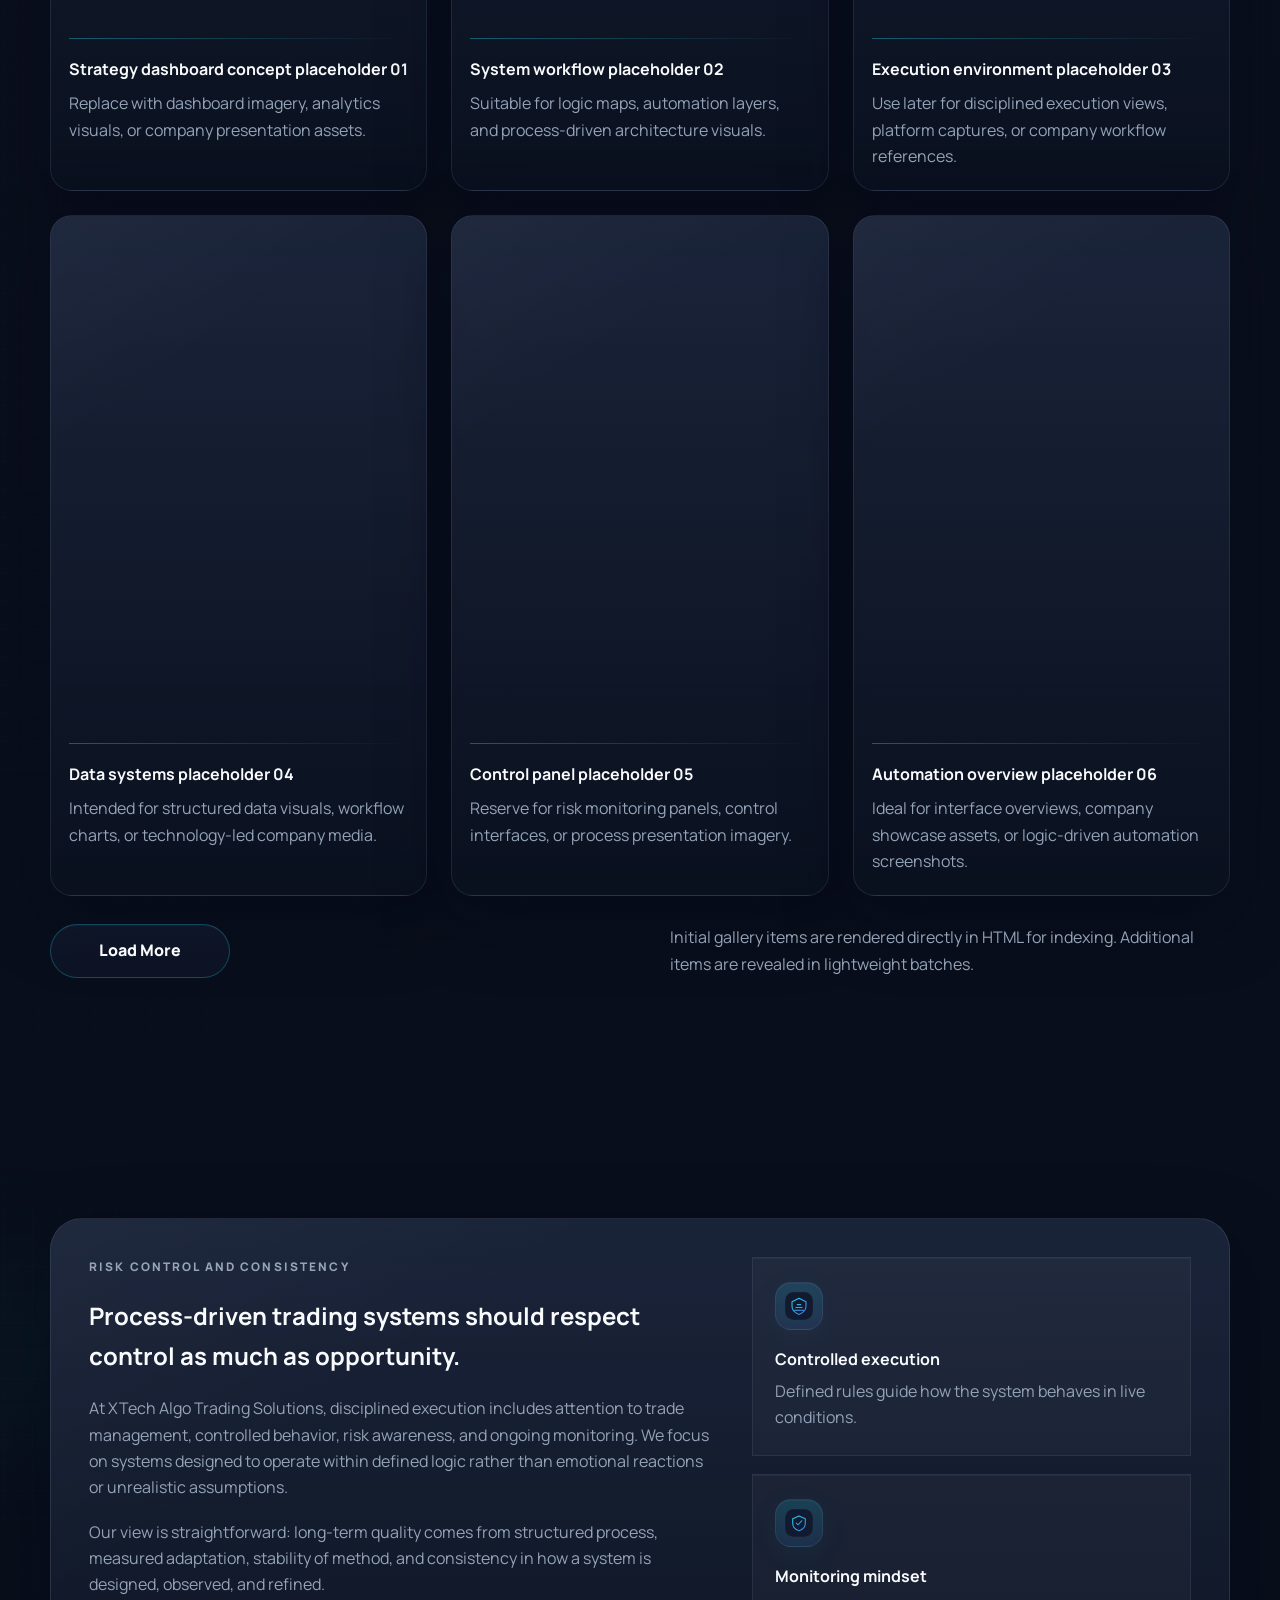
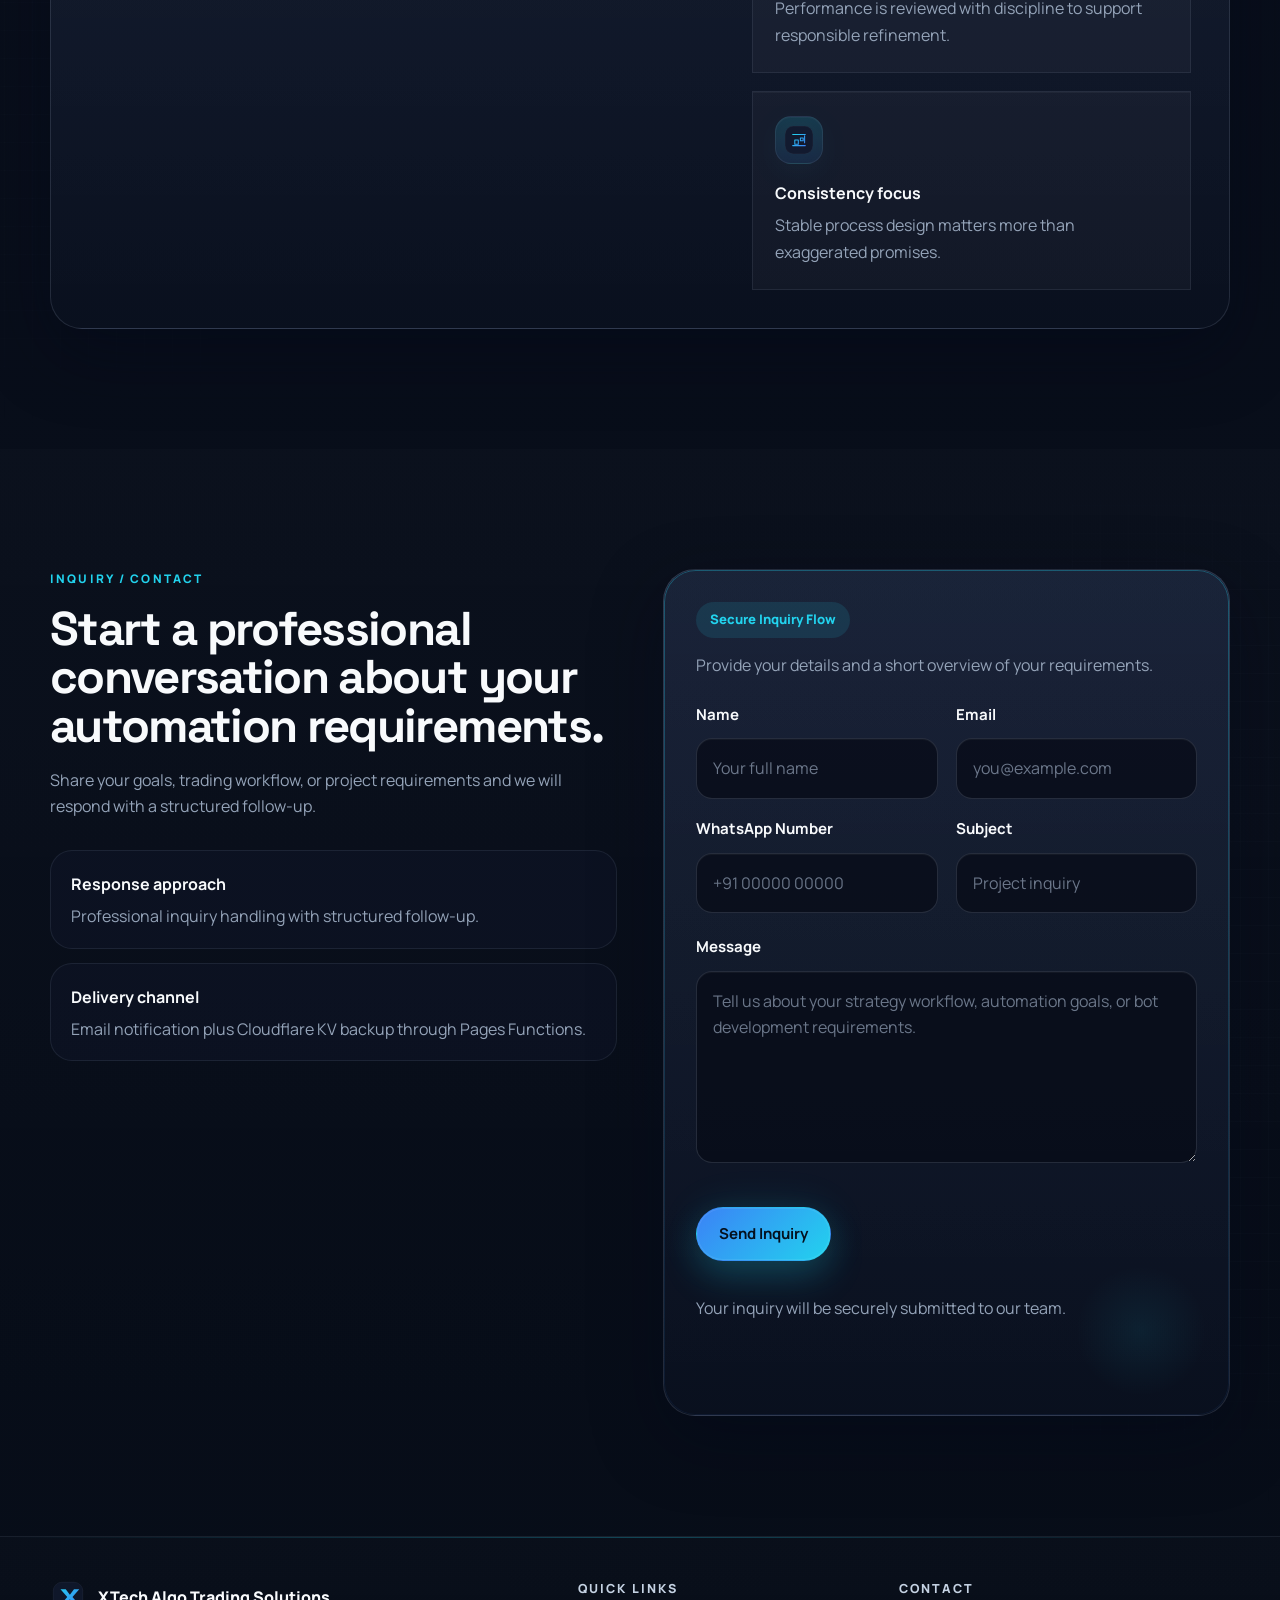
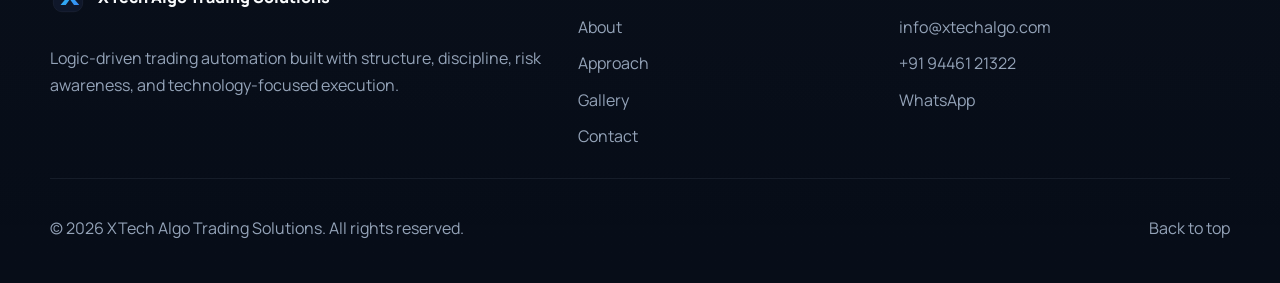
==== commit e09b5193: "Update index.html" ====
--- a/index.html
+++ b/index.html
@@ -453,7 +453,7 @@
                 <span>Message</span>
                 <textarea id="contact-message" name="message" rows="6" placeholder="Tell us about your strategy workflow, automation goals, or bot development requirements." required></textarea>
               </label>
-			  <div class="cf-turnstile" data-sitekey="0x4AAAAAADE96HU6WnWRw7Sk" data-size="compact"></div>
+			  <div class="cf-turnstile" data-sitekey="0x4AAAAAADE96HU6WnWRw7Sk"></div>
               <div class="form-actions">
                 <button class="button button-primary" type="submit">
                   <span class="button-label">Send Inquiry</span>
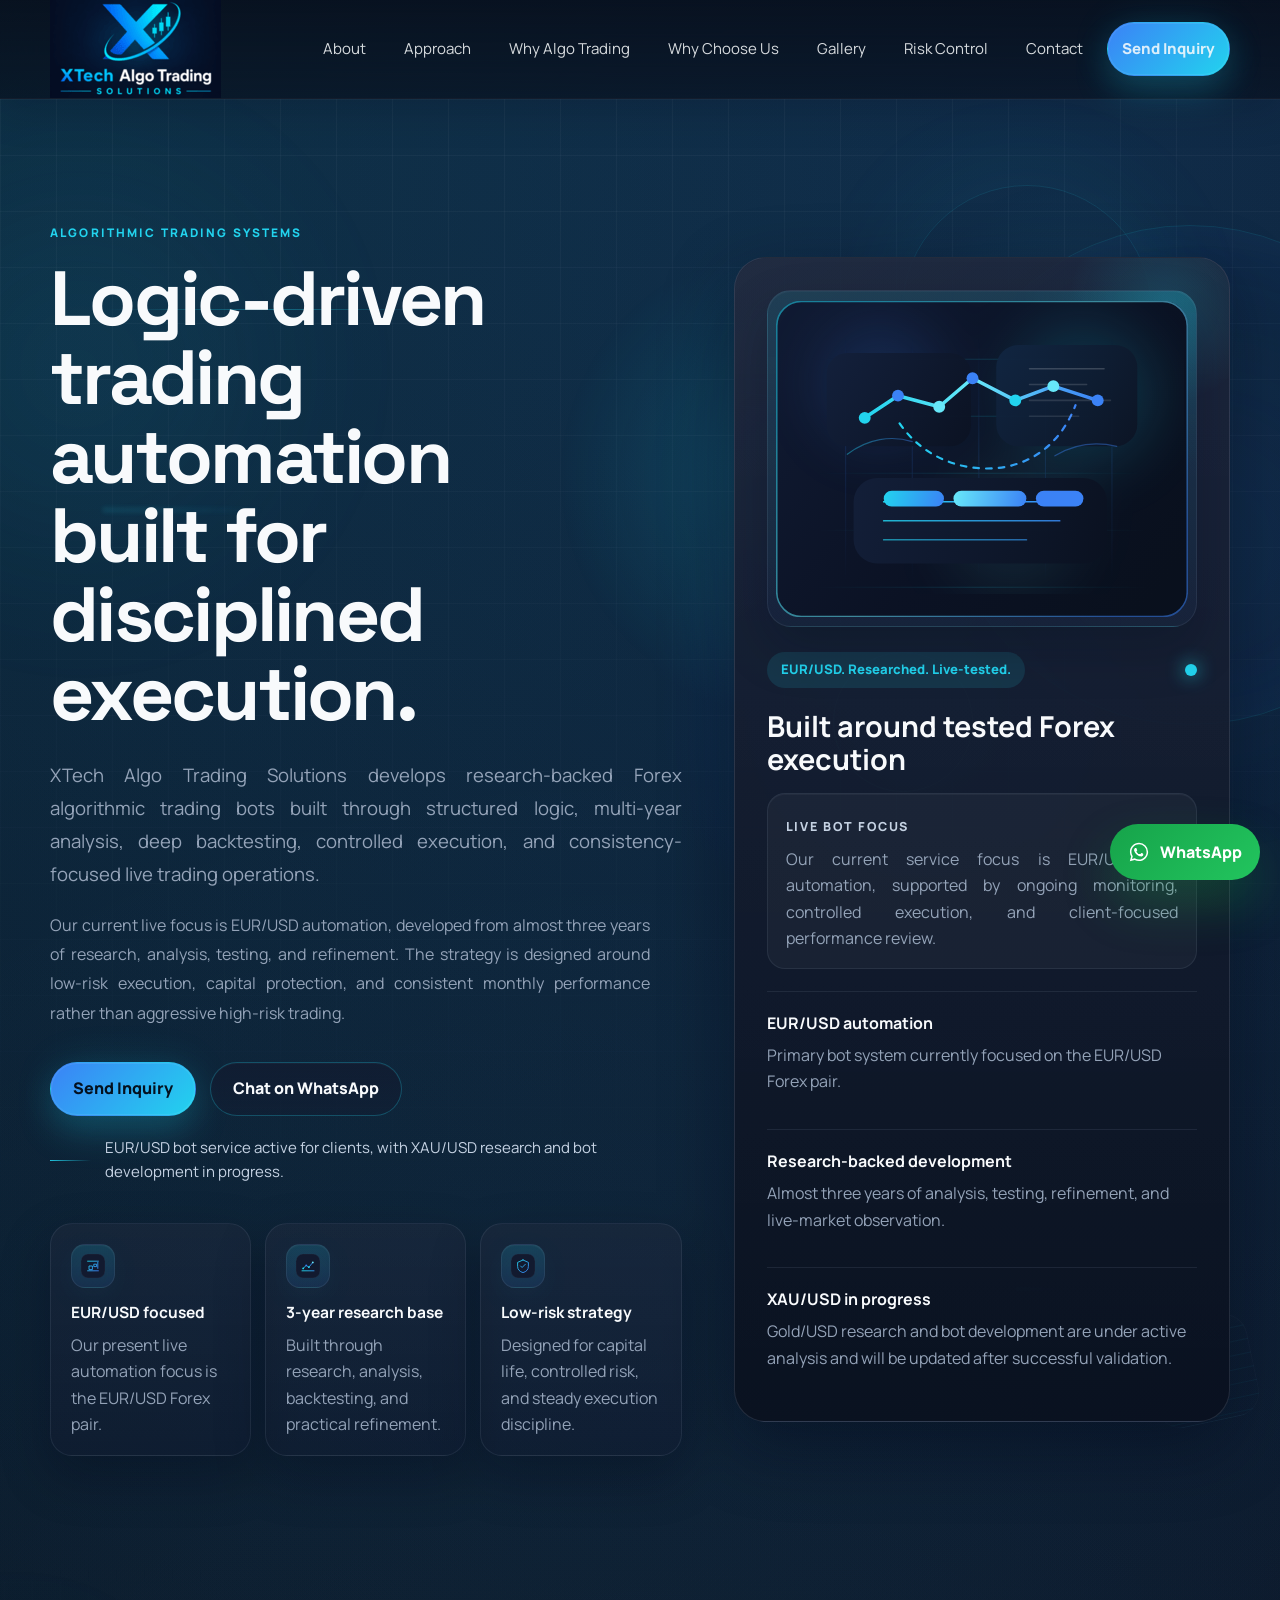
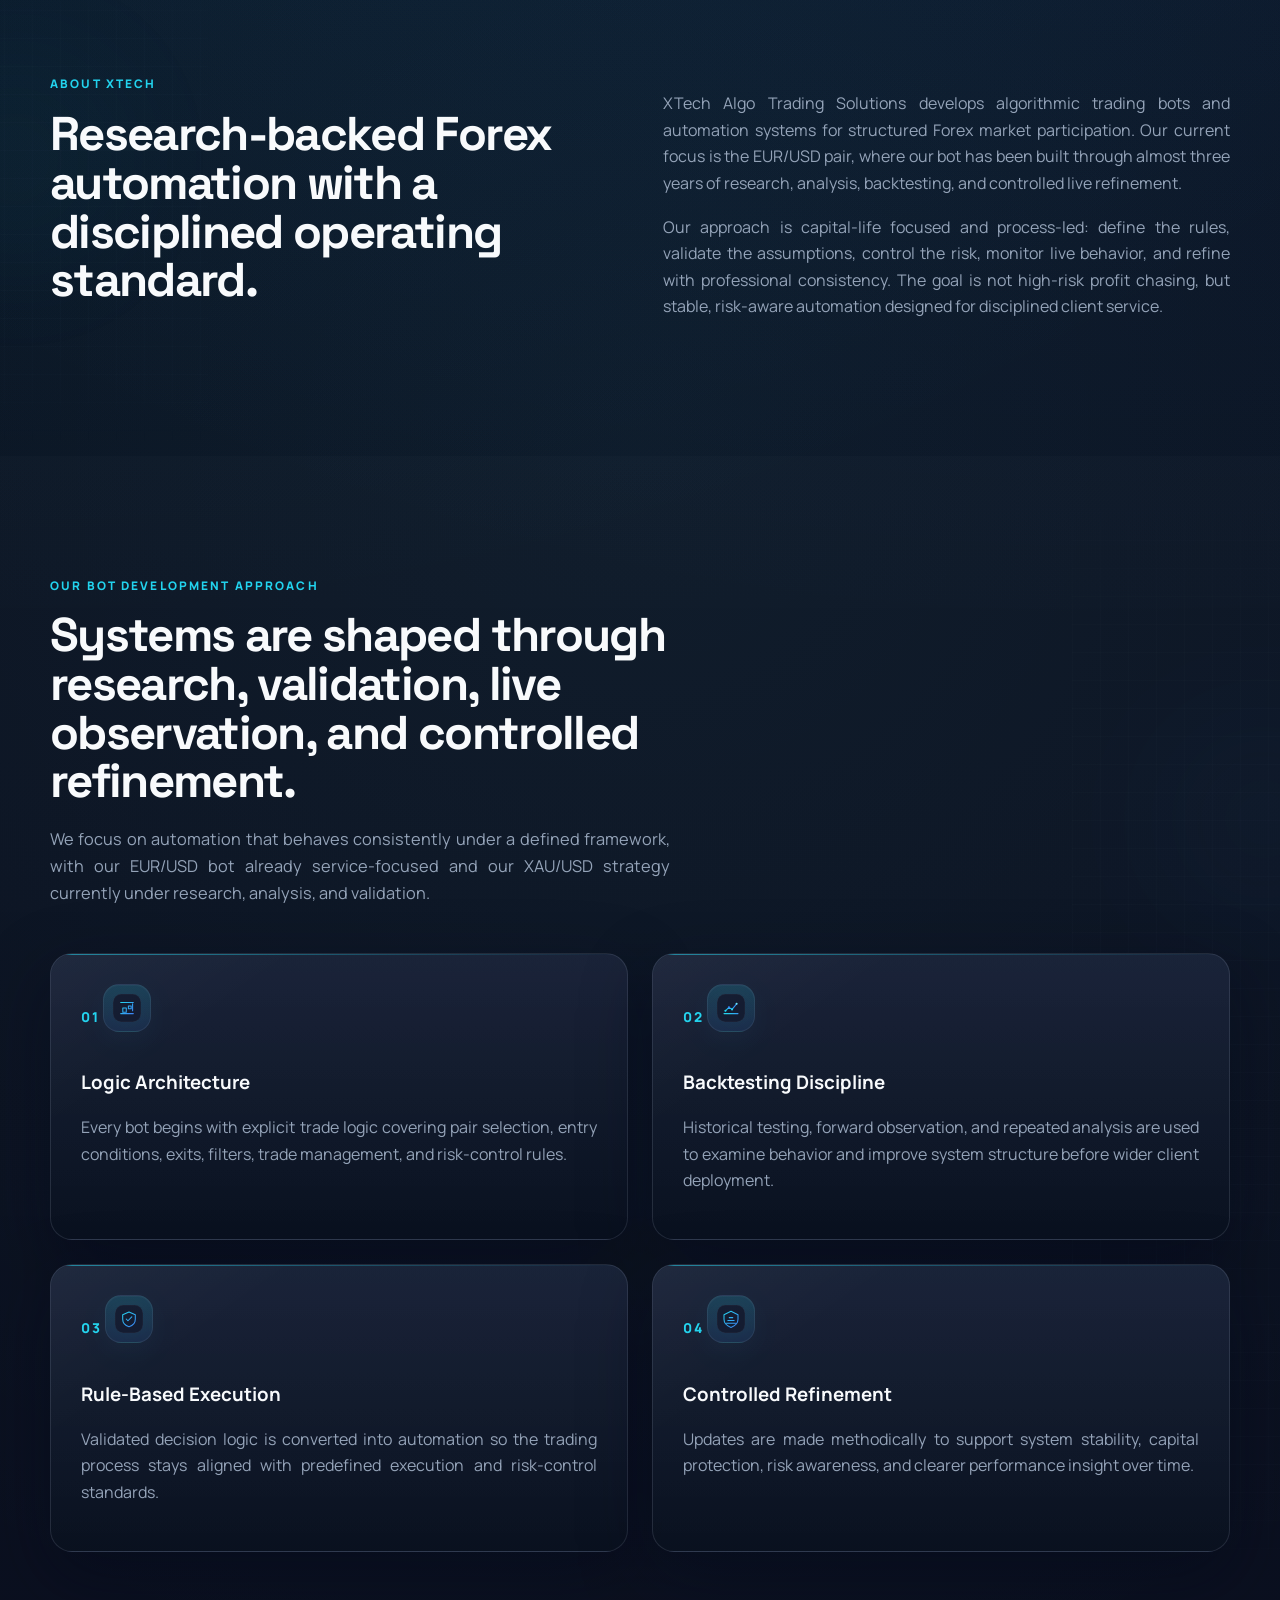
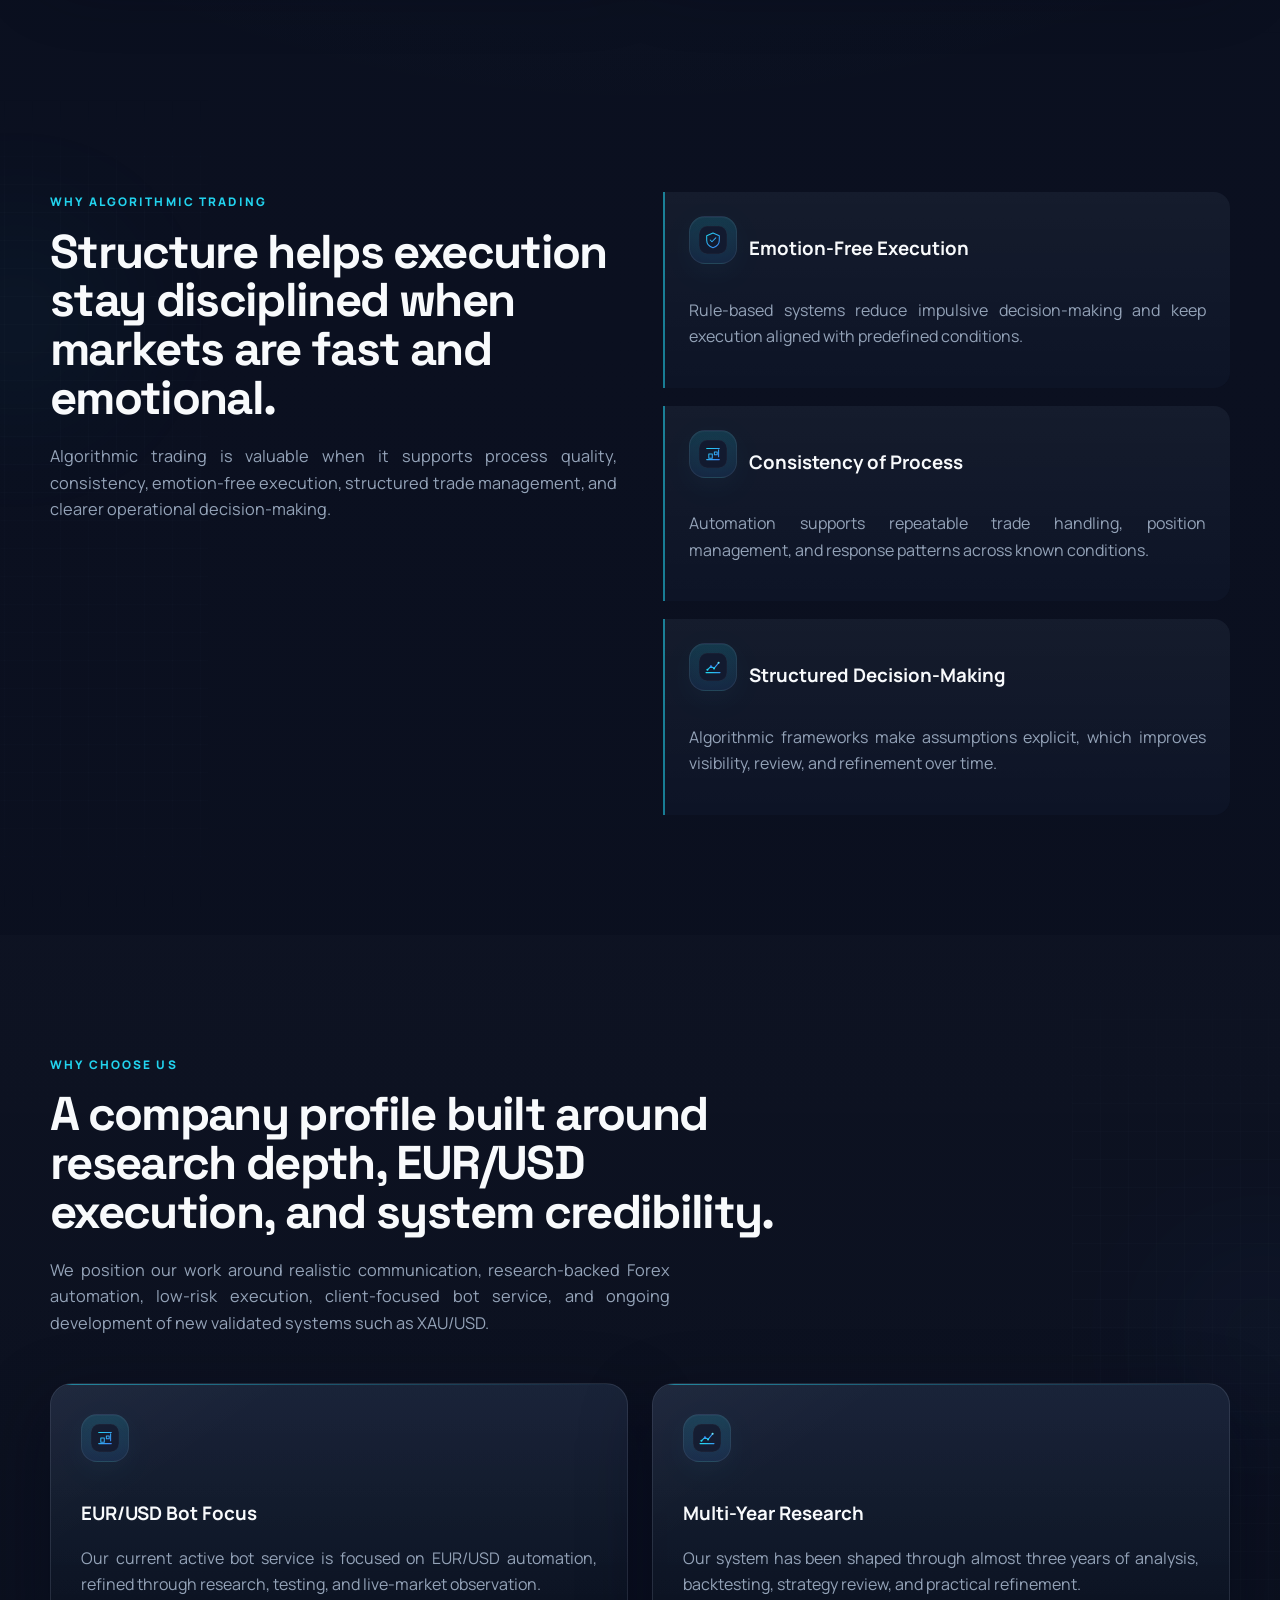
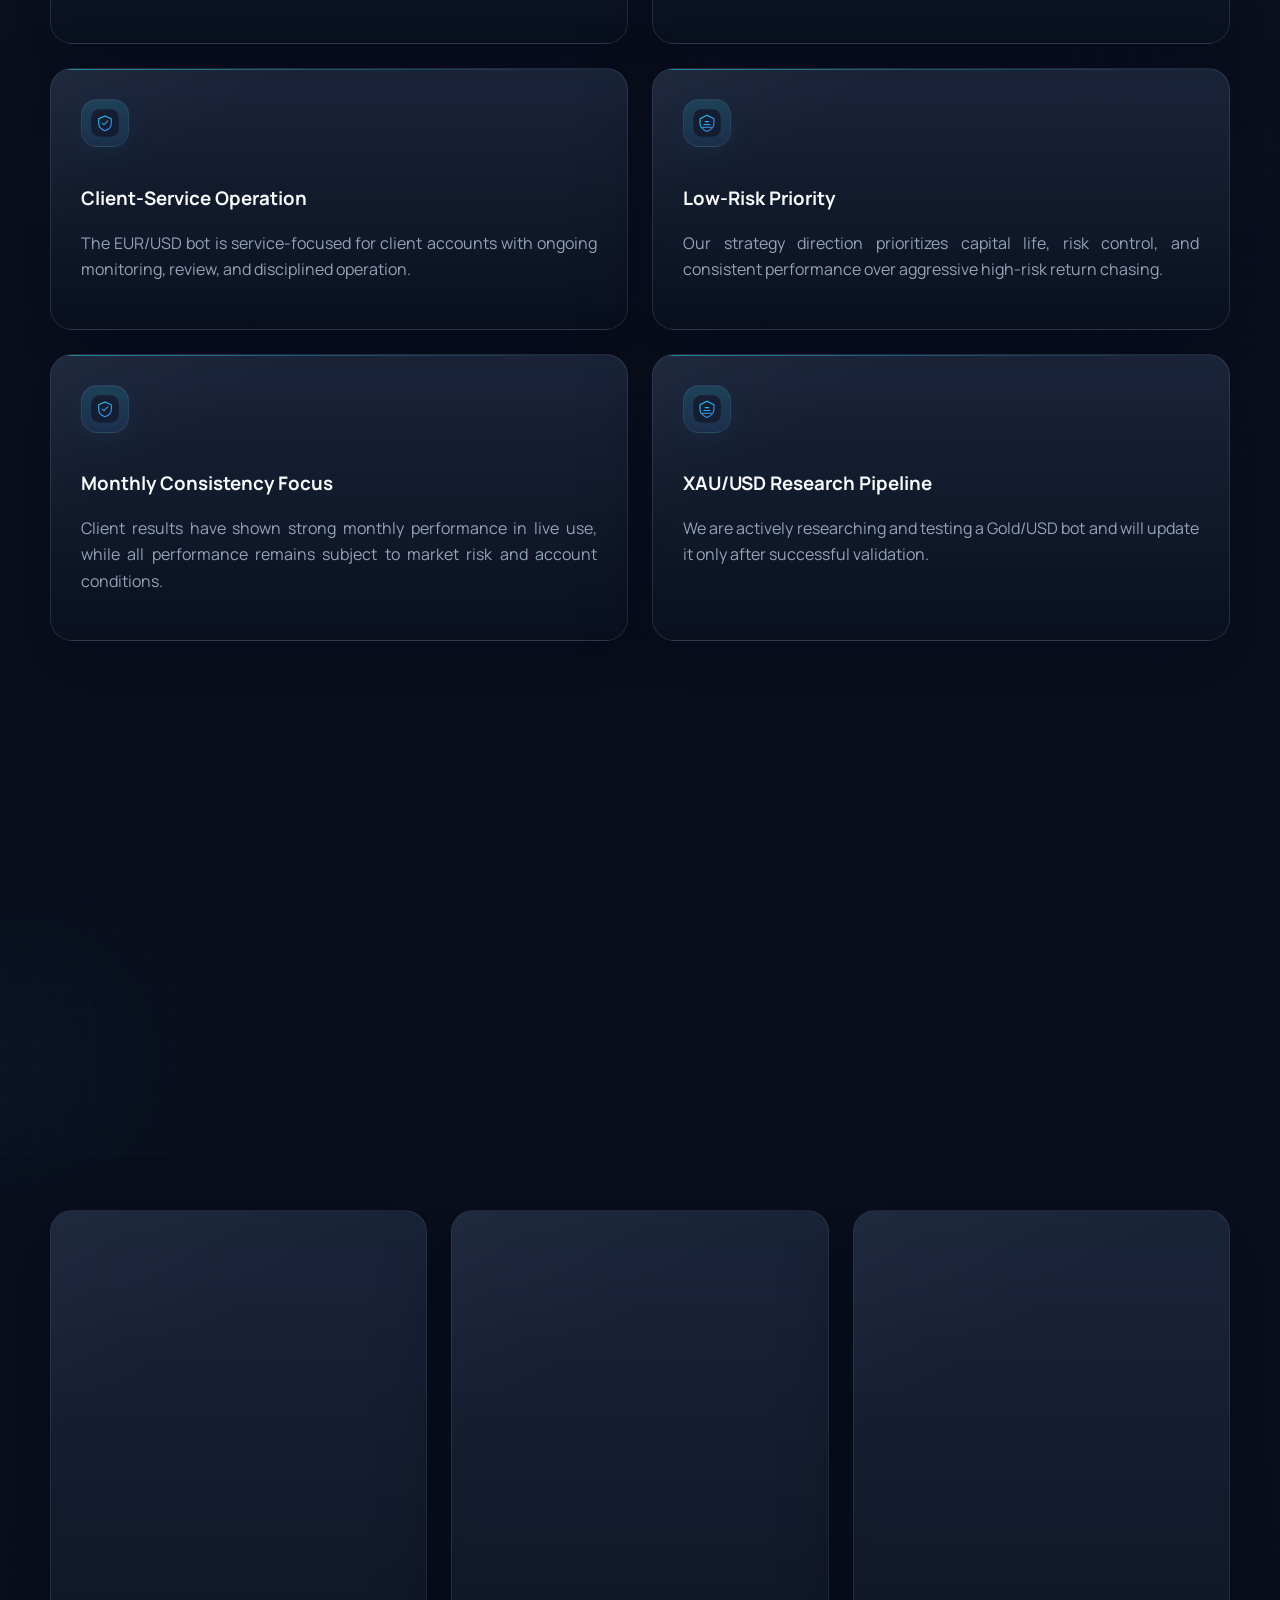
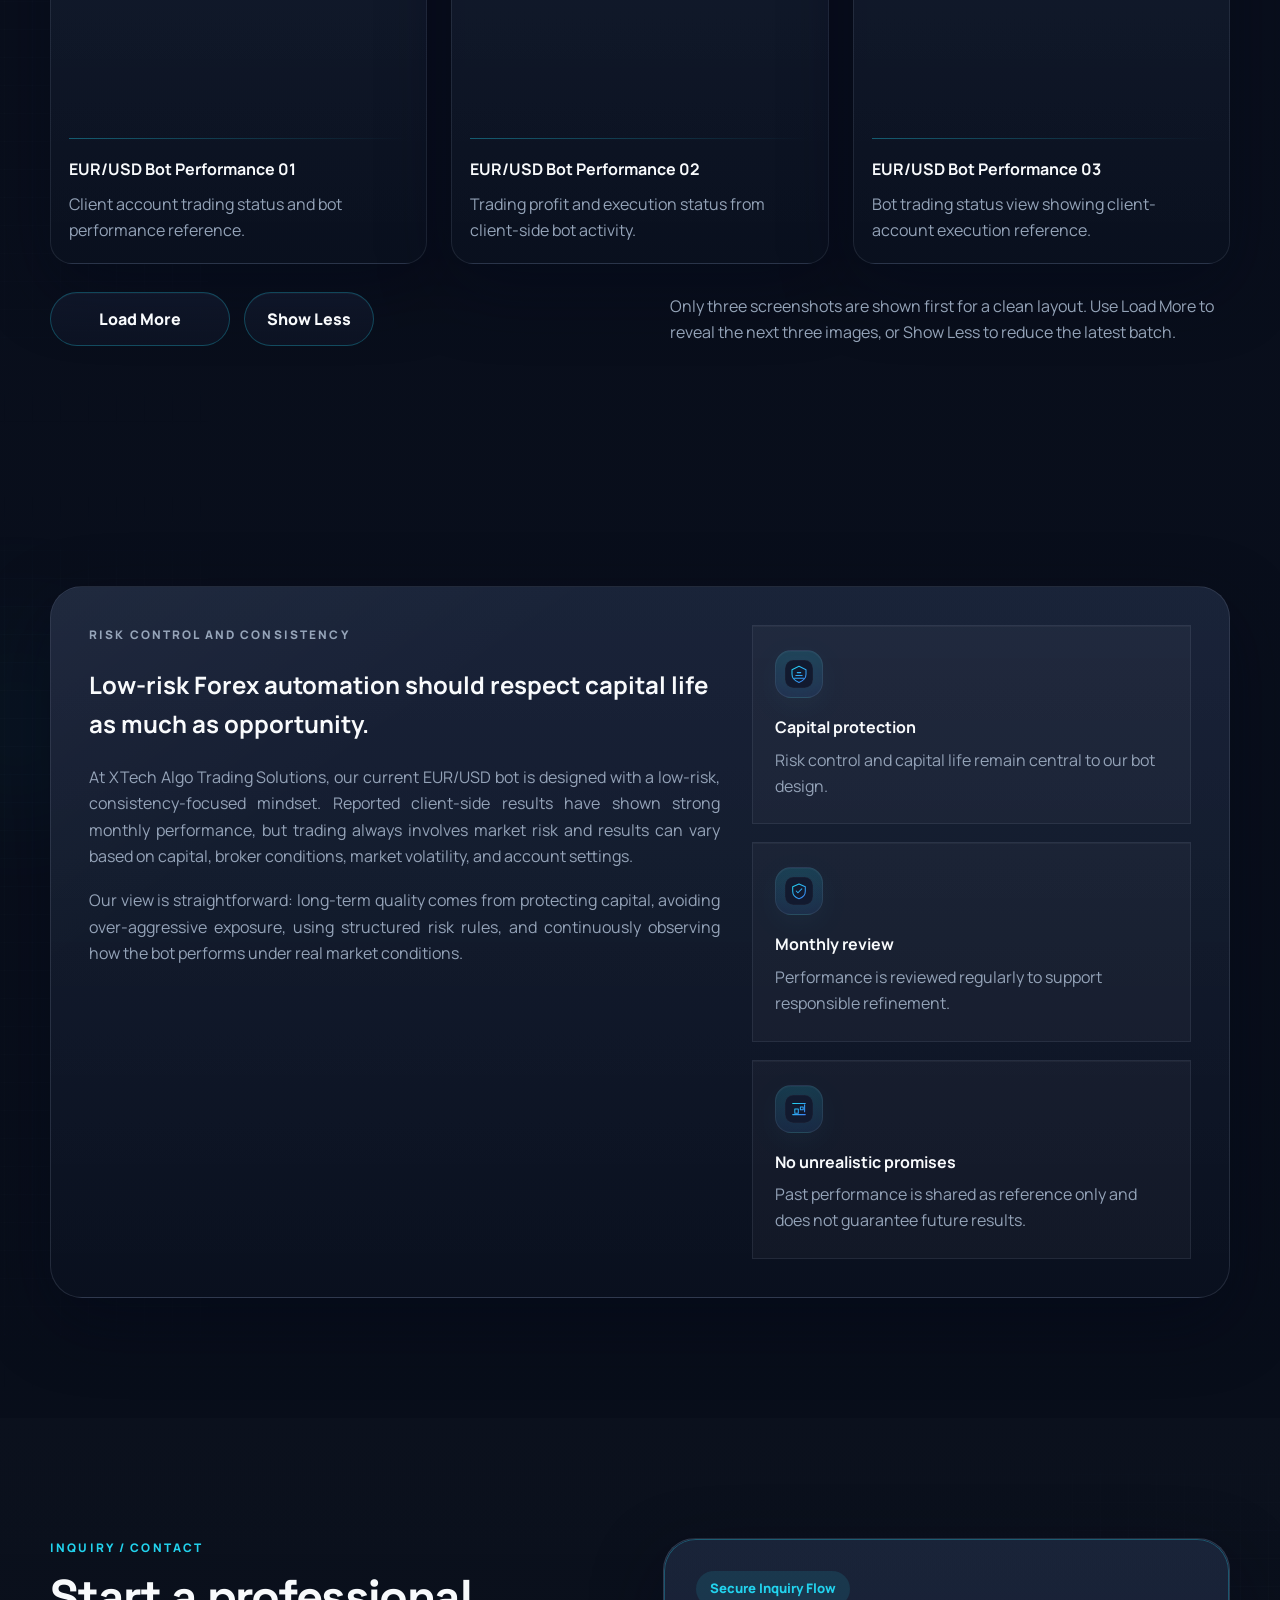
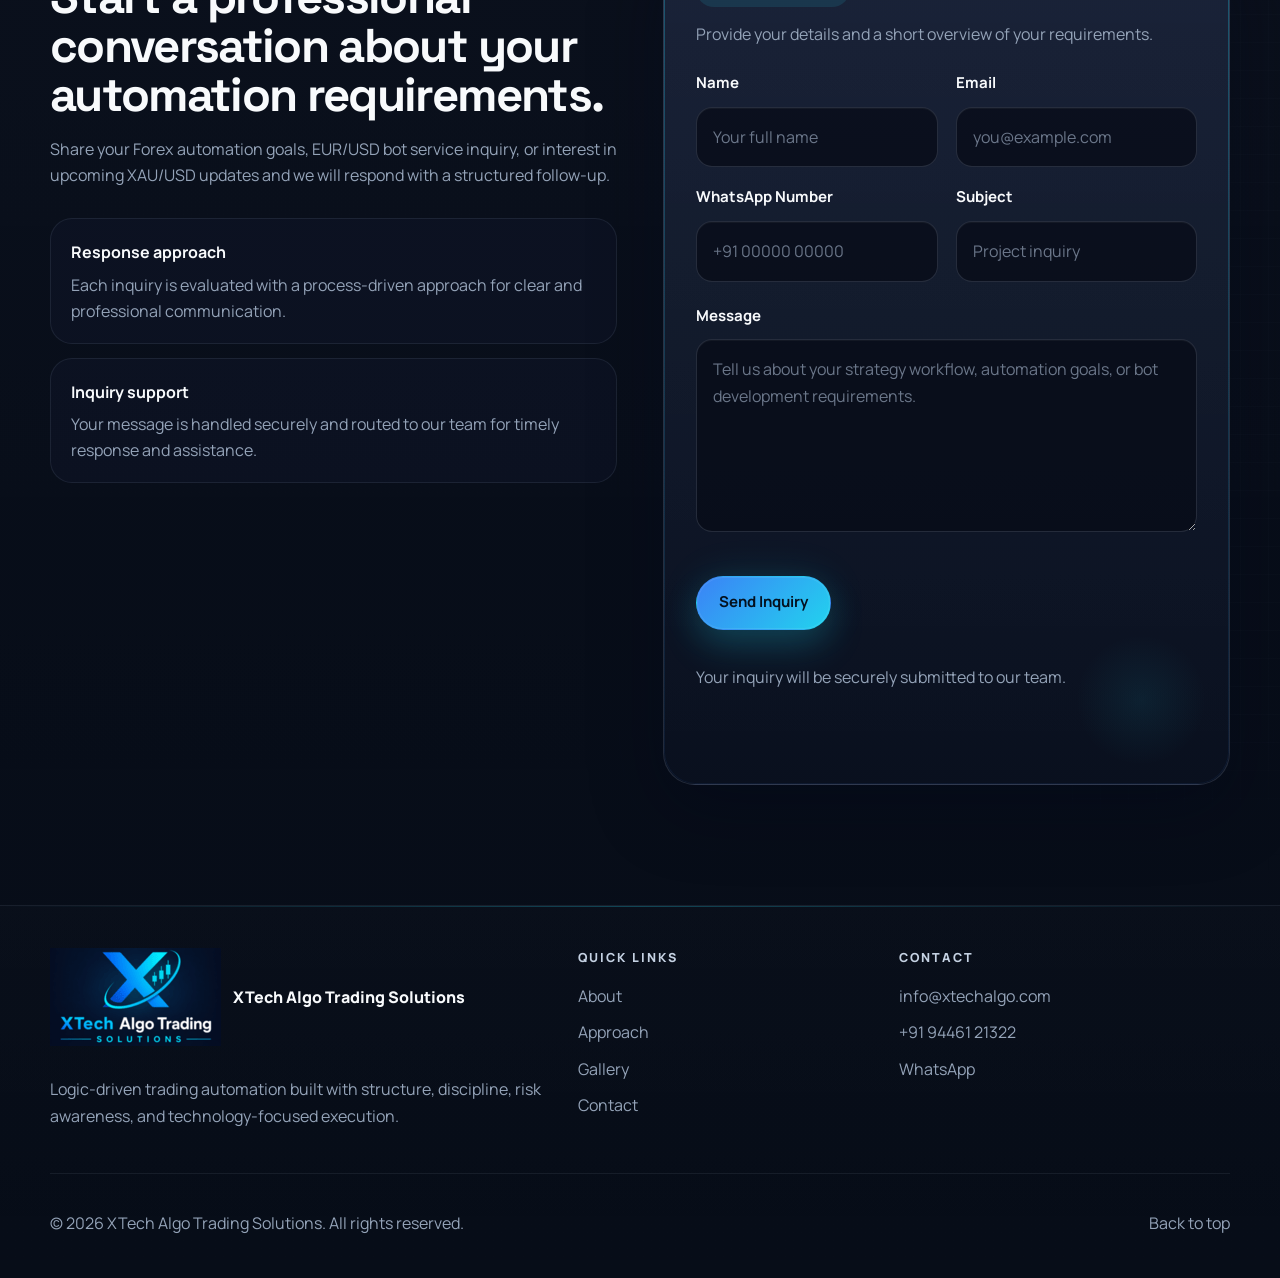
==== commit 181e0692: "Add files via upload" ====
--- a/index.html
+++ b/index.html
@@ -3,7 +3,7 @@
 <head>
   <meta charset="UTF-8">
   <meta name="viewport" content="width=device-width, initial-scale=1.0">
-  <meta name="description" content="XTech Algo Trading Solutions builds logic-driven algorithmic trading bots and disciplined automation systems focused on structured execution, backtesting, risk awareness, and consistency-focused live trading operations.">
+  <meta name="description" content="XTech Algo Trading Solutions builds research-backed algorithmic trading bots for Forex automation, currently focused on EUR/USD with ongoing XAU/USD research, disciplined backtesting, risk-aware execution, and consistency-focused trading systems.">
   <meta name="robots" content="index, follow">
   <meta name="theme-color" content="#0B1020">
   <title>XTech Algo Trading Solutions</title>
@@ -20,7 +20,7 @@
     <header class="navbar" id="top">
       <div class="container nav-inner">
         <a class="brand" href="#top" aria-label="XTech Algo Trading Solutions home">
-          <img src="assets/logo3(1)(1).png" alt="XTech Algo Trading Solutions logo">
+          <img src="assets/logo.png" alt="XTech Algo Trading Solutions logo">
 		  <!--<img src="assets/logo3(1).png" alt="XTech Algo Trading Solutions logo" width="42" height="42">-->
 		  
           <!--<div class="brand-text">
@@ -67,8 +67,8 @@
           <div class="hero-copy reveal">
             <p class="eyebrow">Algorithmic Trading Systems</p>
             <h1>Logic-driven trading automation built for disciplined execution.</h1>
-            <p class="hero-subheadline">XTech Algo Trading Solutions develops premium algorithmic trading bots and automation systems grounded in structured logic, deep backtesting, controlled execution, and consistency-focused live trading operations.</p>
-            <p class="hero-trust">Our positioning is intentionally professional and process-led: clear strategy architecture, risk-aware design, structured trade management, and technology that supports disciplined decisions over emotional reactions.</p>
+            <p class="hero-subheadline" style="text-align:justify">XTech Algo Trading Solutions develops research-backed Forex algorithmic trading bots built through structured logic, multi-year analysis, deep backtesting, controlled execution, and consistency-focused live trading operations.</p>
+            <p class="hero-trust" style="text-align:justify">Our current live focus is EUR/USD automation, developed from almost three years of research, analysis, testing, and refinement. The strategy is designed around low-risk execution, capital protection, and consistent monthly performance rather than aggressive high-risk trading.</p>
 
             <div class="hero-actions">
               <a class="button button-primary" href="#contact">Send Inquiry</a>
@@ -77,7 +77,7 @@
 
             <div class="cta-note">
               <span class="cta-note-line"></span>
-              <p>Professional inquiry handling, structured follow-up, and a high-trust automation-first company profile.</p>
+              <p>EUR/USD bot service active for clients, with XAU/USD research and bot development in progress.</p>
             </div>
 
             <div class="hero-trustbar">
@@ -85,22 +85,22 @@
                 <span class="trust-icon" aria-hidden="true">
                   <img src="assets/icon-logic.svg" alt="" width="24" height="24">
                 </span>
-                <strong>Logic-first development</strong>
-                <span>System design starts with explicit rules and structured assumptions.</span>
+                <strong>EUR/USD focused</strong>
+                <span>Our present live automation focus is the EUR/USD Forex pair.</span>
               </article>
               <article class="trust-item">
                 <span class="trust-icon" aria-hidden="true">
                   <img src="assets/icon-backtest.svg" alt="" width="24" height="24">
                 </span>
-                <strong>Backtesting-led refinement</strong>
-                <span>Historical validation informs iteration, stability, and control.</span>
+                <strong>3-year research base</strong>
+                <span>Built through research, analysis, backtesting, and practical refinement.</span>
               </article>
               <article class="trust-item">
                 <span class="trust-icon" aria-hidden="true">
                   <img src="assets/icon-discipline.svg" alt="" width="24" height="24">
                 </span>
-                <strong>Disciplined operating mindset</strong>
-                <span>Professional systems are built for process quality, not hype.</span>
+                <strong>Low-risk strategy</strong>
+                <span>Designed for capital life, controlled risk, and steady execution discipline.</span>
               </article>
             </div>
           </div>
@@ -112,26 +112,26 @@
                 <img class="hero-visual" src="assets/hero-visual.svg" alt="Abstract fintech illustration showing connected data systems, algorithmic logic paths, and structured execution panels" width="560" height="420" fetchpriority="high" decoding="async">
               </div>
               <div class="hero-card-top">
-                <span class="status-pill">Structured. Measured. Monitored.</span>
+                <span class="status-pill">EUR/USD. Researched. Live-tested.</span>
                 <span class="signal-dot" aria-hidden="true"></span>
               </div>
-              <h2>Built for operational discipline</h2>
+              <h2>Built around tested Forex execution</h2>
               <div class="hero-highlight">
-                <span class="hero-highlight-label">Execution mindset</span>
-                <p>Professional automation should respect process quality, live-market behavior, and controlled refinement.</p>
+                <span class="hero-highlight-label">Live bot focus</span>
+                <p style="text-align:justify">Our current service focus is EUR/USD bot automation, supported by ongoing monitoring, controlled execution, and client-focused performance review.</p>
               </div>
               <ul class="hero-metrics">
                 <li>
-                  <strong>Rule-defined logic</strong>
-                  <span>Entry, exit, filtering, and trade management rules are defined before deployment.</span>
+                  <strong>EUR/USD automation</strong>
+                  <span>Primary bot system currently focused on the EUR/USD Forex pair.</span>
                 </li>
                 <li>
-                  <strong>Backtesting workflow</strong>
-                  <span>Strategies are reviewed against historical behavior to expose strengths and weaknesses.</span>
+                  <strong>Research-backed development</strong>
+                  <span>Almost three years of analysis, testing, refinement, and live-market observation.</span>
                 </li>
                 <li>
-                  <strong>Risk-aware posture</strong>
-                  <span>Measured execution, monitoring, and consistency remain central to system design.</span>
+                  <strong>XAU/USD in progress</strong>
+                  <span>Gold/USD research and bot development are under active analysis and will be updated after successful validation.</span>
                 </li>
               </ul>
             </div>
@@ -145,11 +145,11 @@
         <div class="container section-layout">
           <div class="section-heading reveal">
             <p class="eyebrow">About XTech</p>
-            <h2>Technology-focused trading automation with a disciplined operating standard.</h2>
+            <h2>Research-backed Forex automation with a disciplined operating standard.</h2>
           </div>
           <div class="section-copy reveal">
-            <p>XTech Algo Trading Solutions develops algorithmic trading bots and automation systems for structured market participation. We translate trading logic into systems designed to execute with clarity, control, and repeatability.</p>
-            <p>Our approach is corporate and process-led: define the rules, validate the assumptions, implement disciplined execution, and refine with professional consistency. That is how we aim to build trust in trading technology.</p>
+            <p style="text-align:justify">XTech Algo Trading Solutions develops algorithmic trading bots and automation systems for structured Forex market participation. Our current focus is the EUR/USD pair, where our bot has been built through almost three years of research, analysis, backtesting, and controlled live refinement.</p>
+            <p style="text-align:justify">Our approach is capital-life focused and process-led: define the rules, validate the assumptions, control the risk, monitor live behavior, and refine with professional consistency. The goal is not high-risk profit chasing, but stable, risk-aware automation designed for disciplined client service.</p>
           </div>
         </div>
       </section>
@@ -160,8 +160,8 @@
         <div class="container">
           <div class="section-heading reveal">
             <p class="eyebrow">Our Bot Development Approach</p>
-            <h2>Systems are shaped through rule design, validation, and controlled refinement.</h2>
-            <p class="section-intro reveal">We focus on building automation that behaves consistently under a clearly defined framework instead of relying on impulsive decision-making.</p>
+            <h2>Systems are shaped through research, validation, live observation, and controlled refinement.</h2>
+            <p class="section-intro reveal" style="text-align:justify">We focus on automation that behaves consistently under a defined framework, with our EUR/USD bot already service-focused and our XAU/USD strategy currently under research, analysis, and validation.</p>
           </div>
 
           <div class="card-grid">
@@ -171,7 +171,7 @@
                 <img src="assets/icon-logic.svg" alt="" width="28" height="28">
               </span>
               <h3>Logic Architecture</h3>
-              <p>Every bot begins with explicit trade logic covering entry conditions, exits, filters, and structured management rules.</p>
+              <p style="text-align:justify">Every bot begins with explicit trade logic covering pair selection, entry conditions, exits, filters, trade management, and risk-control rules.</p>
             </article>
             <article class="feature-card reveal">
               <span class="card-index">02</span>
@@ -179,7 +179,7 @@
                 <img src="assets/icon-backtest.svg" alt="" width="28" height="28">
               </span>
               <h3>Backtesting Discipline</h3>
-              <p>Historical testing is used to examine behavior, identify fragility, and improve the structure of the system before live execution.</p>
+              <p style="text-align:justify">Historical testing, forward observation, and repeated analysis are used to examine behavior and improve system structure before wider client deployment.</p>
             </article>
             <article class="feature-card reveal">
               <span class="card-index">03</span>
@@ -187,7 +187,7 @@
                 <img src="assets/icon-discipline.svg" alt="" width="28" height="28">
               </span>
               <h3>Rule-Based Execution</h3>
-              <p>Decision logic is converted into automation so the process stays aligned with predefined execution standards.</p>
+              <p style="text-align:justify">Validated decision logic is converted into automation so the trading process stays aligned with predefined execution and risk-control standards.</p>
             </article>
             <article class="feature-card reveal">
               <span class="card-index">04</span>
@@ -195,7 +195,7 @@
                 <img src="assets/icon-risk.svg" alt="" width="28" height="28">
               </span>
               <h3>Controlled Refinement</h3>
-              <p>Updates are made methodically to support system stability, risk awareness, and clearer operational insight over time.</p>
+              <p style="text-align:justify">Updates are made methodically to support system stability, capital protection, risk awareness, and clearer performance insight over time.</p>
             </article>
           </div>
         </div>
@@ -208,31 +208,47 @@
           <div class="section-heading reveal">
             <p class="eyebrow">Why Algorithmic Trading</p>
             <h2>Structure helps execution stay disciplined when markets are fast and emotional.</h2>
-            <p class="section-intro">Algorithmic trading is valuable when it supports process quality, consistency, emotion-free execution, structured trade management, and clearer operational decision-making.</p>
+            <p class="section-intro" style="text-align:justify">Algorithmic trading is valuable when it supports process quality, consistency, emotion-free execution, structured trade management, and clearer operational decision-making.</p>
           </div>
           <div class="benefit-list reveal">
-            <article class="benefit-item">
-              <span class="benefit-icon" aria-hidden="true">
-                <img src="assets/icon-discipline.svg" alt="" width="28" height="28">
-              </span>
-              <h3>Emotion-Free Execution</h3>
-              <p>Rule-based systems reduce impulsive decision-making and keep execution aligned with predefined conditions.</p>
-            </article>
-            <article class="benefit-item">
-              <span class="benefit-icon" aria-hidden="true">
-                <img src="assets/icon-logic.svg" alt="" width="28" height="28">
-              </span>
-              <h3>Consistency of Process</h3>
-              <p>Automation supports repeatable trade handling, position management, and response patterns across known conditions.</p>
-            </article>
-            <article class="benefit-item">
-              <span class="benefit-icon" aria-hidden="true">
-                <img src="assets/icon-backtest.svg" alt="" width="28" height="28">
-              </span>
-              <h3>Structured Decision-Making</h3>
-              <p>Algorithmic frameworks make assumptions explicit, which improves visibility, review, and refinement over time.</p>
-            </article>
-          </div>
+
+  <article class="benefit-item">
+    <div class="benefit-head">
+      <span class="benefit-icon" aria-hidden="true">
+        <img src="assets/icon-discipline.svg" width="28" height="28">
+      </span>
+      <h3>Emotion-Free Execution</h3>
+    </div>
+    <p style="text-align:justify">
+      Rule-based systems reduce impulsive decision-making and keep execution aligned with predefined conditions.
+    </p>
+  </article>
+
+  <article class="benefit-item">
+    <div class="benefit-head">
+      <span class="benefit-icon" aria-hidden="true">
+        <img src="assets/icon-logic.svg" width="28" height="28">
+      </span>
+      <h3>Consistency of Process</h3>
+    </div>
+    <p style="text-align:justify">
+      Automation supports repeatable trade handling, position management, and response patterns across known conditions.
+    </p>
+  </article>
+
+  <article class="benefit-item">
+    <div class="benefit-head">
+      <span class="benefit-icon" aria-hidden="true">
+        <img src="assets/icon-backtest.svg" width="28" height="28">
+      </span>
+      <h3>Structured Decision-Making</h3>
+    </div>
+    <p style="text-align:justify">
+      Algorithmic frameworks make assumptions explicit, which improves visibility, review, and refinement over time.
+    </p>
+  </article>
+
+</div>
         </div>
       </section>
 
@@ -242,8 +258,8 @@
         <div class="container">
           <div class="section-heading reveal">
             <p class="eyebrow">Why Choose Us</p>
-            <h2>A company profile built around logic depth, discipline, and system credibility.</h2>
-            <p class="section-intro reveal">We position our work around professional standards, realistic communication, strong logic, deep backtesting, and process-led automation development.</p>
+            <h2>A company profile built around research depth, EUR/USD execution, and system credibility.</h2>
+            <p class="section-intro reveal" style="text-align:justify">We position our work around realistic communication, research-backed Forex automation, low-risk execution, client-focused bot service, and ongoing development of new validated systems such as XAU/USD.</p>
           </div>
 
           <div class="strength-grid">
@@ -251,121 +267,163 @@
               <span class="strength-icon" aria-hidden="true">
                 <img src="assets/icon-logic.svg" alt="" width="28" height="28">
               </span>
-              <h3>Deep Logic Orientation</h3>
-              <p>We prioritize thoughtful strategy structure rather than surface-level automation.</p>
+              <h3>EUR/USD Bot Focus</h3>
+              <p style="text-align:justify">Our current active bot service is focused on EUR/USD automation, refined through research, testing, and live-market observation.</p>
             </article>
             <article class="strength-card reveal">
               <span class="strength-icon" aria-hidden="true">
                 <img src="assets/icon-backtest.svg" alt="" width="28" height="28">
               </span>
-              <h3>Backtesting-Led Development</h3>
-              <p>Validation is built into the workflow so systems are refined through evidence, not assumptions.</p>
+              <h3>Multi-Year Research</h3>
+              <p style="text-align:justify">Our system has been shaped through almost three years of analysis, backtesting, strategy review, and practical refinement.</p>
             </article>
             <article class="strength-card reveal">
               <span class="strength-icon" aria-hidden="true">
                 <img src="assets/icon-discipline.svg" alt="" width="28" height="28">
               </span>
-              <h3>Live-Market Discipline</h3>
-              <p>Execution frameworks are designed to support measured behavior under real operating conditions.</p>
+              <h3>Client-Service Operation</h3>
+              <p style="text-align:justify">The EUR/USD bot is service-focused for client accounts with ongoing monitoring, review, and disciplined operation.</p>
             </article>
             <article class="strength-card reveal">
               <span class="strength-icon" aria-hidden="true">
                 <img src="assets/icon-risk.svg" alt="" width="28" height="28">
               </span>
-              <h3>Controlled Execution</h3>
-              <p>Professional automation should keep trade handling aligned with defined logic, structure, and operational control.</p>
+              <h3>Low-Risk Priority</h3>
+              <p style="text-align:justify">Our strategy direction prioritizes capital life, risk control, and consistent performance over aggressive high-risk return chasing.</p>
             </article>
             <article class="strength-card reveal">
               <span class="strength-icon" aria-hidden="true">
                 <img src="assets/icon-discipline.svg" alt="" width="28" height="28">
               </span>
-              <h3>Consistency-Focused Systems</h3>
-              <p>We value repeatable process quality and operational stability over exaggerated marketing claims.</p>
+              <h3>Monthly Consistency Focus</h3>
+              <p style="text-align:justify">Client results have shown strong monthly performance in live use, while all performance remains subject to market risk and account conditions.</p>
             </article>
             <article class="strength-card reveal">
               <span class="strength-icon" aria-hidden="true">
                 <img src="assets/icon-risk.svg" alt="" width="28" height="28">
               </span>
-              <h3>Professional Delivery Mindset</h3>
-              <p>Our communication and system design aim to reflect clarity, accountability, and long-term credibility.</p>
+              <h3>XAU/USD Research Pipeline</h3>
+              <p style="text-align:justify">We are actively researching and testing a Gold/USD bot and will update it only after successful validation.</p>
             </article>
           </div>
         </div>
       </section>
 
       <section class="section" id="gallery">
-        <div class="section-accent section-accent-left" aria-hidden="true"></div>
-        <div class="section-gridline section-gridline-left" aria-hidden="true"></div>
-        <div class="container">
-          <div class="section-heading reveal">
-            <p class="eyebrow">Gallery</p>
-            <h2>A structured visual showcase for systems, workflow references, and future project imagery.</h2>
-            <p class="section-intro">The gallery is designed to stay crawl-friendly, load progressively, and let you replace placeholder visuals later with real images from your company workflow, dashboards, or project delivery samples.</p>
-          </div>
-
-          <div class="gallery-grid reveal" id="gallery-grid" aria-live="polite">
-            <figure class="gallery-card">
-              <button class="gallery-trigger" type="button" data-gallery-index="0" aria-label="Open gallery image: Strategy dashboard concept placeholder 01" aria-haspopup="dialog" aria-controls="lightbox">
-                <img src="assets/gallery/placeholder-01.webp" alt="Strategy dashboard concept placeholder 01 for XTech Algo Trading Solutions gallery" width="720" height="520" loading="lazy" decoding="async">
-              </button>
-              <figcaption class="gallery-caption">
-                <strong>Strategy dashboard concept placeholder 01</strong>
-                <span>Replace with dashboard imagery, analytics visuals, or company presentation assets.</span>
-              </figcaption>
-            </figure>
-            <figure class="gallery-card">
-              <button class="gallery-trigger" type="button" data-gallery-index="1" aria-label="Open gallery image: System workflow placeholder 02" aria-haspopup="dialog" aria-controls="lightbox">
-                <img src="assets/gallery/placeholder-02.webp" alt="System workflow placeholder 02 for XTech Algo Trading Solutions gallery" width="720" height="520" loading="lazy" decoding="async">
-              </button>
-              <figcaption class="gallery-caption">
-                <strong>System workflow placeholder 02</strong>
-                <span>Suitable for logic maps, automation layers, and process-driven architecture visuals.</span>
-              </figcaption>
-            </figure>
-            <figure class="gallery-card">
-              <button class="gallery-trigger" type="button" data-gallery-index="2" aria-label="Open gallery image: Execution environment placeholder 03" aria-haspopup="dialog" aria-controls="lightbox">
-                <img src="assets/gallery/placeholder-03.webp" alt="Execution environment placeholder 03 for XTech Algo Trading Solutions gallery" width="720" height="520" loading="lazy" decoding="async">
-              </button>
-              <figcaption class="gallery-caption">
-                <strong>Execution environment placeholder 03</strong>
-                <span>Use later for disciplined execution views, platform captures, or company workflow references.</span>
-              </figcaption>
-            </figure>
-            <figure class="gallery-card">
-              <button class="gallery-trigger" type="button" data-gallery-index="3" aria-label="Open gallery image: Data systems placeholder 04" aria-haspopup="dialog" aria-controls="lightbox">
-                <img src="assets/gallery/placeholder-04.webp" alt="Data systems placeholder 04 for XTech Algo Trading Solutions gallery" width="720" height="520" loading="lazy" decoding="async">
-              </button>
-              <figcaption class="gallery-caption">
-                <strong>Data systems placeholder 04</strong>
-                <span>Intended for structured data visuals, workflow charts, or technology-led company media.</span>
-              </figcaption>
-            </figure>
-            <figure class="gallery-card">
-              <button class="gallery-trigger" type="button" data-gallery-index="4" aria-label="Open gallery image: Control panel placeholder 05" aria-haspopup="dialog" aria-controls="lightbox">
-                <img src="assets/gallery/placeholder-05.webp" alt="Control panel placeholder 05 for XTech Algo Trading Solutions gallery" width="720" height="520" loading="lazy" decoding="async">
-              </button>
-              <figcaption class="gallery-caption">
-                <strong>Control panel placeholder 05</strong>
-                <span>Reserve for risk monitoring panels, control interfaces, or process presentation imagery.</span>
-              </figcaption>
-            </figure>
-            <figure class="gallery-card">
-              <button class="gallery-trigger" type="button" data-gallery-index="5" aria-label="Open gallery image: Automation overview placeholder 06" aria-haspopup="dialog" aria-controls="lightbox">
-                <img src="assets/gallery/placeholder-06.webp" alt="Automation overview placeholder 06 for XTech Algo Trading Solutions gallery" width="720" height="520" loading="lazy" decoding="async">
-              </button>
-              <figcaption class="gallery-caption">
-                <strong>Automation overview placeholder 06</strong>
-                <span>Ideal for interface overviews, company showcase assets, or logic-driven automation screenshots.</span>
-              </figcaption>
-            </figure>
-          </div>
-
-          <div class="gallery-actions reveal">
-            <button class="button button-secondary gallery-load-more" id="gallery-load-more" type="button">Load More</button>
-            <p class="gallery-note">Initial gallery items are rendered directly in HTML for indexing. Additional items are revealed in lightweight batches.</p>
-          </div>
-        </div>
-      </section>
+  <div class="section-accent section-accent-left" aria-hidden="true"></div>
+  <div class="section-gridline section-gridline-left" aria-hidden="true"></div>
+  <div class="container">
+    <div class="section-heading reveal">
+      <p class="eyebrow">Gallery</p>
+      <h2>Client trading status, bot performance references, and verified workflow screenshots.</h2>
+      <p class="section-intro" style="text-align:justify">The gallery is arranged in indexed batches so visitors see only a clean set of screenshots first. Use this area for client account trading status, profit views, bot performance screens, and trade execution references.</p>
+    </div>
+
+    <div class="gallery-grid reveal" id="gallery-grid" aria-live="polite">
+
+      <!-- First 3 images visible -->
+      <figure class="gallery-card">
+        <button class="gallery-trigger" type="button" data-gallery-index="0" aria-label="Open gallery image: EUR/USD bot client account performance screenshot 01" aria-haspopup="dialog" aria-controls="lightbox">
+          <img src="assets/gallery/client-trading-01.webp" alt="EUR/USD bot client account performance screenshot 01" width="720" height="520" loading="lazy" decoding="async">
+        </button>
+        <figcaption class="gallery-caption">
+          <strong>EUR/USD Bot Performance 01</strong>
+          <span>Client account trading status and bot performance reference.</span>
+        </figcaption>
+      </figure>
+
+      <figure class="gallery-card">
+        <button class="gallery-trigger" type="button" data-gallery-index="1" aria-label="Open gallery image: EUR/USD bot client trading profit screenshot 02" aria-haspopup="dialog" aria-controls="lightbox">
+          <img src="assets/gallery/client-trading-02.webp" alt="EUR/USD bot client trading profit screenshot 02" width="720" height="520" loading="lazy" decoding="async">
+        </button>
+        <figcaption class="gallery-caption">
+          <strong>EUR/USD Bot Performance 02</strong>
+          <span>Trading profit and execution status from client-side bot activity.</span>
+        </figcaption>
+      </figure>
+
+      <figure class="gallery-card">
+        <button class="gallery-trigger" type="button" data-gallery-index="2" aria-label="Open gallery image: EUR/USD bot trade status screenshot 03" aria-haspopup="dialog" aria-controls="lightbox">
+          <img src="assets/gallery/client-trading-03.webp" alt="EUR/USD bot trade status screenshot 03" width="720" height="520" loading="lazy" decoding="async">
+        </button>
+        <figcaption class="gallery-caption">
+          <strong>EUR/USD Bot Performance 03</strong>
+          <span>Bot trading status view showing client-account execution reference.</span>
+        </figcaption>
+      </figure>
+
+      <!-- Hidden batch 1 -->
+      <figure class="gallery-card gallery-extra" hidden>
+        <button class="gallery-trigger" type="button" data-gallery-index="3" aria-label="Open gallery image: EUR/USD bot performance screenshot 04" aria-haspopup="dialog" aria-controls="lightbox">
+          <img src="assets/gallery/client-trading-04.webp" alt="EUR/USD bot performance screenshot 04" width="720" height="520" loading="lazy" decoding="async">
+        </button>
+        <figcaption class="gallery-caption">
+          <strong>EUR/USD Bot Performance 04</strong>
+          <span>Additional live trading and execution monitoring screenshot.</span>
+        </figcaption>
+      </figure>
+
+      <figure class="gallery-card gallery-extra" hidden>
+        <button class="gallery-trigger" type="button" data-gallery-index="4" aria-label="Open gallery image: EUR/USD bot performance screenshot 05" aria-haspopup="dialog" aria-controls="lightbox">
+          <img src="assets/gallery/client-trading-05.webp" alt="EUR/USD bot performance screenshot 05" width="720" height="520" loading="lazy" decoding="async">
+        </button>
+        <figcaption class="gallery-caption">
+          <strong>EUR/USD Bot Performance 05</strong>
+          <span>Additional bot performance and client trading status reference.</span>
+        </figcaption>
+      </figure>
+
+      <figure class="gallery-card gallery-extra" hidden>
+        <button class="gallery-trigger" type="button" data-gallery-index="5" aria-label="Open gallery image: EUR/USD bot performance screenshot 06" aria-haspopup="dialog" aria-controls="lightbox">
+          <img src="assets/gallery/client-trading-06.webp" alt="EUR/USD bot performance screenshot 06" width="720" height="520" loading="lazy" decoding="async">
+        </button>
+        <figcaption class="gallery-caption">
+          <strong>EUR/USD Bot Performance 06</strong>
+          <span>Additional trading status and bot execution view.</span>
+        </figcaption>
+      </figure>
+
+      <!-- Hidden batch 2 -->
+      <figure class="gallery-card gallery-extra" hidden>
+        <button class="gallery-trigger" type="button" data-gallery-index="6" aria-label="Open gallery image: EUR/USD bot performance screenshot 07" aria-haspopup="dialog" aria-controls="lightbox">
+          <img src="assets/gallery/client-trading-07.webp" alt="EUR/USD bot performance screenshot 07" width="720" height="520" loading="lazy" decoding="async">
+        </button>
+        <figcaption class="gallery-caption">
+          <strong>EUR/USD Bot Performance 07</strong>
+          <span>Extended client account and trade monitoring reference.</span>
+        </figcaption>
+      </figure>
+
+      <figure class="gallery-card gallery-extra" hidden>
+        <button class="gallery-trigger" type="button" data-gallery-index="7" aria-label="Open gallery image: EUR/USD bot performance screenshot 08" aria-haspopup="dialog" aria-controls="lightbox">
+          <img src="assets/gallery/client-trading-08.webp" alt="EUR/USD bot performance screenshot 08" width="720" height="520" loading="lazy" decoding="async">
+        </button>
+        <figcaption class="gallery-caption">
+          <strong>EUR/USD Bot Performance 08</strong>
+          <span>Extended bot operation and trading result reference.</span>
+        </figcaption>
+      </figure>
+
+      <figure class="gallery-card gallery-extra" hidden>
+        <button class="gallery-trigger" type="button" data-gallery-index="8" aria-label="Open gallery image: EUR/USD bot performance screenshot 09" aria-haspopup="dialog" aria-controls="lightbox">
+          <img src="assets/gallery/client-trading-09.webp" alt="EUR/USD bot performance screenshot 09" width="720" height="520" loading="lazy" decoding="async">
+        </button>
+        <figcaption class="gallery-caption">
+          <strong>EUR/USD Bot Performance 09</strong>
+          <span>Extended trading activity and performance monitoring reference.</span>
+        </figcaption>
+      </figure>
+    </div>
+
+    <div class="gallery-actions reveal">
+      <div class="gallery-control-group">
+        <button class="button button-secondary gallery-load-more" id="gallery-load-more" type="button">Load More</button>
+        <button class="button button-secondary gallery-show-less" id="gallery-show-less" type="button" hidden>Show Less</button>
+      </div>
+      <p class="gallery-note">Only three screenshots are shown first for a clean layout. Use Load More to reveal the next three images, or Show Less to reduce the latest batch.</p>
+    </div>
+  </div>
+</section>
 
       <section class="section" id="risk-control">
         <div class="section-accent section-accent-left" aria-hidden="true"></div>
@@ -374,31 +432,31 @@
           <div class="risk-panel reveal">
             <div class="risk-copy">
               <p class="eyebrow">Risk Control and Consistency</p>
-              <h2>Process-driven trading systems should respect control as much as opportunity.</h2>
-              <p>At XTech Algo Trading Solutions, disciplined execution includes attention to trade management, controlled behavior, risk awareness, and ongoing monitoring. We focus on systems designed to operate within defined logic rather than emotional reactions or unrealistic assumptions.</p>
-              <p>Our view is straightforward: long-term quality comes from structured process, measured adaptation, stability of method, and consistency in how a system is designed, observed, and refined.</p>
+              <h2>Low-risk Forex automation should respect capital life as much as opportunity.</h2>
+              <p style="text-align:justify">At XTech Algo Trading Solutions, our current EUR/USD bot is designed with a low-risk, consistency-focused mindset. Reported client-side results have shown strong monthly performance, but trading always involves market risk and results can vary based on capital, broker conditions, market volatility, and account settings.</p>
+              <p style="text-align:justify">Our view is straightforward: long-term quality comes from protecting capital, avoiding over-aggressive exposure, using structured risk rules, and continuously observing how the bot performs under real market conditions.</p>
             </div>
             <div class="risk-points">
               <div class="risk-item">
                 <span class="risk-icon" aria-hidden="true">
                   <img src="assets/icon-risk.svg" alt="" width="28" height="28">
                 </span>
-                <strong>Controlled execution</strong>
-                <span>Defined rules guide how the system behaves in live conditions.</span>
+                <strong>Capital protection</strong>
+                <span>Risk control and capital life remain central to our bot design.</span>
               </div>
               <div class="risk-item">
                 <span class="risk-icon" aria-hidden="true">
                   <img src="assets/icon-discipline.svg" alt="" width="28" height="28">
                 </span>
-                <strong>Monitoring mindset</strong>
-                <span>Performance is reviewed with discipline to support responsible refinement.</span>
+                <strong>Monthly review</strong>
+                <span>Performance is reviewed regularly to support responsible refinement.</span>
               </div>
               <div class="risk-item">
                 <span class="risk-icon" aria-hidden="true">
                   <img src="assets/icon-logic.svg" alt="" width="28" height="28">
                 </span>
-                <strong>Consistency focus</strong>
-                <span>Stable process design matters more than exaggerated promises.</span>
+                <strong>No unrealistic promises</strong>
+                <span>Past performance is shared as reference only and does not guarantee future results.</span>
               </div>
             </div>
           </div>
@@ -411,16 +469,16 @@
           <div class="section-heading reveal">
             <p class="eyebrow">Inquiry / Contact</p>
             <h2>Start a professional conversation about your automation requirements.</h2>
-            <p class="contact-intro">Share your goals, trading workflow, or project requirements and we will respond with a structured follow-up.</p>
+            <p class="contact-intro" style="text-align:justify">Share your Forex automation goals, EUR/USD bot service inquiry, or interest in upcoming XAU/USD updates and we will respond with a structured follow-up.</p>
             <div class="contact-sidecard reveal">
               <article class="contact-sidecard-item">
                 <strong>Response approach</strong>
-                <span>Professional inquiry handling with structured follow-up.</span>
+                <span style="text-align:justify">Each inquiry is evaluated with a process-driven approach for clear and professional communication.</span>
               </article>
               <article class="contact-sidecard-item">
-                <strong>Delivery channel</strong>
-                <span>Email notification plus Cloudflare KV backup through Pages Functions.</span>
-              </article>
+  			 <strong>Inquiry support</strong>
+             <span style="text-align:justify">Your message is handled securely and routed to our team for timely response and assistance.</span>
+             </article>
             </div>
           </div>
 
@@ -453,7 +511,7 @@
                 <span>Message</span>
                 <textarea id="contact-message" name="message" rows="6" placeholder="Tell us about your strategy workflow, automation goals, or bot development requirements." required></textarea>
               </label>
-			  <div class="cf-turnstile" data-sitekey="0x4AAAAAADE96HU6WnWRw7Sk"></div>
+			  <div class="cf-turnstile" data-sitekey="0x4AAAAAADE96HU6WnWRw7Sk" data-size="compact"></div>
               <div class="form-actions">
                 <button class="button button-primary" type="submit">
                   <span class="button-label">Send Inquiry</span>
@@ -472,7 +530,7 @@
       <div class="container footer-layout">
         <div class="footer-column">
           <div class="footer-brand">
-            <img src="assets/logo.svg" alt="" width="36" height="36">
+            <img src="assets/logo.png" alt="" width="171" height="98">
             <span>XTech Algo Trading Solutions</span>
           </div>
           <p class="footer-copy">Logic-driven trading automation built with structure, discipline, risk awareness, and technology-focused execution.</p>
@@ -523,4 +581,4 @@
   <script src="script.js" defer></script>
   
 </body>
-</html>
+</html>
--- a/style.css
+++ b/style.css
@@ -1,1647 +1,1672 @@
-:root {
-  --bg: #0b1020;
-  --bg-deep: #070d18;
-  --surface: #121a2f;
-  --surface-soft: rgba(18, 26, 47, 0.72);
-  --accent: #22d3ee;
-  --accent-secondary: #3b82f6;
-  --accent-tertiary: #67e8f9;
-  --text: #f8fafc;
-  --muted: #94a3b8;
-  --muted-strong: #c5d2e3;
-  --border: rgba(148, 163, 184, 0.18);
-  --border-soft: rgba(148, 163, 184, 0.1);
-  --shadow: 0 30px 80px rgba(2, 8, 23, 0.45);
-  --shadow-soft: 0 20px 50px rgba(2, 8, 23, 0.3);
-  --shadow-card: 0 24px 70px rgba(2, 8, 23, 0.42);
-  --shadow-card-hover: 0 42px 110px rgba(2, 8, 23, 0.56);
-  --panel-highlight: inset 0 1px 0 rgba(255, 255, 255, 0.04);
-  --radius-xl: 32px;
-  --radius-lg: 28px;
-  --radius-md: 22px;
-  --radius-sm: 16px;
-  --container: 1180px;
-  --nav-height: 88px;
-  --transition: 220ms ease;
-  --section-gap: 120px;
-}
-
-*,
-*::before,
-*::after {
-  box-sizing: border-box;
-}
-
-html {
-  scroll-behavior: smooth;
-}
-
-body {
-  margin: 0;
-  min-width: 320px;
-  font-family: "Manrope", sans-serif;
-  color: var(--text);
-  background:
-    radial-gradient(circle at top left, rgba(34, 211, 238, 0.12), transparent 24%),
-    radial-gradient(circle at 85% 0%, rgba(59, 130, 246, 0.16), transparent 24%),
-    radial-gradient(circle at 50% 22%, rgba(103, 232, 249, 0.05), transparent 18%),
-    linear-gradient(180deg, #07101d 0%, var(--bg) 38%, var(--bg-deep) 100%);
-  line-height: 1.65;
-  text-rendering: optimizeLegibility;
-  -webkit-font-smoothing: antialiased;
-}
-
-.skip-link {
-  position: absolute;
-  top: 12px;
-  left: 12px;
-  z-index: 1200;
-  padding: 12px 16px;
-  border-radius: 999px;
-  background: var(--text);
-  color: #04111f;
-  transform: translateY(-140%);
-  transition: transform var(--transition);
-}
-
-.skip-link:focus {
-  transform: translateY(0);
-}
-
-.site-shell {
-  position: relative;
-  overflow: clip;
-  isolation: isolate;
-}
-
-.site-shell > * {
-  position: relative;
-  z-index: 1;
-}
-
-.site-shell::before,
-.site-shell::after {
-  content: "";
-  position: fixed;
-  inset: auto;
-  z-index: -1;
-  width: 34rem;
-  height: 34rem;
-  border-radius: 50%;
-  filter: blur(80px);
-  opacity: 0.18;
-  pointer-events: none;
-}
-
-.site-shell::before {
-  top: 6rem;
-  left: -12rem;
-  background: radial-gradient(circle, rgba(34, 211, 238, 0.52) 0%, rgba(34, 211, 238, 0) 70%);
-}
-
-.site-shell::after {
-  right: -12rem;
-  bottom: 5rem;
-  background: radial-gradient(circle, rgba(59, 130, 246, 0.44) 0%, rgba(59, 130, 246, 0) 70%);
-}
-
-img {
-  display: block;
-  max-width: 100%;
-}
-
-a {
-  color: inherit;
-  text-decoration: none;
-}
-
-a:focus-visible,
-button:focus-visible,
-input:focus-visible,
-textarea:focus-visible {
-  outline: 2px solid var(--accent);
-  outline-offset: 3px;
-}
-
-button,
-input,
-textarea {
-  font: inherit;
-}
-
-button {
-  cursor: pointer;
-}
-
-.container {
-  width: min(calc(100% - 2rem), var(--container));
-  margin: 0 auto;
-}
-
-.section {
-  position: relative;
-  padding: var(--section-gap) 0;
-  scroll-margin-top: calc(var(--nav-height) + 24px);
-}
-
-.section-accent {
-  position: absolute;
-  width: 18rem;
-  height: 18rem;
-  border-radius: 50%;
-  opacity: 0.12;
-  filter: blur(72px);
-  pointer-events: none;
-}
-
-.section-accent-left {
-  top: 12%;
-  left: -8rem;
-  background: radial-gradient(circle, rgba(34, 211, 238, 0.58) 0%, rgba(34, 211, 238, 0) 72%);
-}
-
-.section-accent-right {
-  top: 18%;
-  right: -8rem;
-  background: radial-gradient(circle, rgba(59, 130, 246, 0.48) 0%, rgba(59, 130, 246, 0) 72%);
-}
-
-.section-gridline {
-  position: absolute;
-  top: 0;
-  bottom: 0;
-  width: 18rem;
-  opacity: 0.22;
-  pointer-events: none;
-}
-
-.section-gridline::before {
-  content: "";
-  position: absolute;
-  inset: 0;
-  background:
-    linear-gradient(180deg, rgba(148, 163, 184, 0.09) 1px, transparent 1px),
-    linear-gradient(90deg, rgba(148, 163, 184, 0.09) 1px, transparent 1px);
-  background-size: 28px 28px;
-  mask-image: linear-gradient(180deg, transparent, rgba(0, 0, 0, 0.9) 15%, rgba(0, 0, 0, 0.9) 85%, transparent);
-}
-
-.section-gridline-left {
-  left: -5rem;
-}
-
-.section-gridline-right {
-  right: -5rem;
-}
-
-.section-alt::before {
-  content: "";
-  position: absolute;
-  inset: 0;
-  background: linear-gradient(180deg, rgba(255, 255, 255, 0.015), rgba(255, 255, 255, 0));
-  pointer-events: none;
-}
-
-.eyebrow {
-  margin: 0 0 16px;
-  color: var(--accent);
-  text-transform: uppercase;
-  letter-spacing: 0.18em;
-  font-size: 0.74rem;
-  font-weight: 800;
-}
-
-.section-heading h2,
-.hero h1 {
-  margin: 0;
-  font-family: "Space Grotesk", sans-serif;
-  line-height: 1.03;
-  letter-spacing: -0.035em;
-}
-
-.section-heading h2 {
-  max-width: 760px;
-  font-size: clamp(2.1rem, 3.7vw, 3.5rem);
-}
-
-.section-heading {
-  position: relative;
-}
-
-.section-intro,
-.section-copy p,
-.contact-intro,
-.hero-subheadline,
-.hero-trust,
-.feature-card p,
-.benefit-item p,
-.strength-card p,
-.risk-copy p,
-.risk-item span,
-.footer-copy,
-.form-note,
-.hero-metrics span,
-.contact-sidecard-item span,
-.contact-card-head p,
-.trust-item span {
-  color: var(--muted);
-}
-
-.section-intro {
-  max-width: 62ch;
-  margin: 20px 0 0;
-  font-size: 1.02rem;
-}
-
-.navbar {
-  position: sticky;
-  top: 0;
-  z-index: 1000;
-  backdrop-filter: blur(24px);
-  background: linear-gradient(180deg, rgba(7, 12, 24, 0.82), rgba(7, 12, 24, 0.6));
-  border-bottom: 1px solid rgba(148, 163, 184, 0.08);
-  box-shadow: 0 10px 40px rgba(2, 8, 23, 0.18);
-}
-
-.nav-inner {
-  min-height: var(--nav-height);
-  display: flex;
-  align-items: center;
-  justify-content: space-between;
-  gap: 24px;
-}
-
-.brand {
-  display: inline-flex;
-  align-items: center;
-  gap: 14px;
-  min-width: 0;
-}
-
-.brand-text {
-  display: grid;
-  gap: 2px;
-}
-
-.brand-name {
-  font-size: 1rem;
-  font-weight: 800;
-  letter-spacing: -0.01em;
-}
-
-.brand-tag {
-  color: var(--muted);
-  font-size: 0.8rem;
-}
-
-.nav-menu {
-  display: flex;
-  align-items: center;
-  gap: 10px;
-}
-
-.nav-menu a {
-  padding: 10px 14px;
-  border-radius: 999px;
-  color: rgba(248, 250, 252, 0.86);
-  font-size: 0.94rem;
-  transition: color var(--transition), background-color var(--transition), opacity var(--transition), transform var(--transition), box-shadow var(--transition);
-}
-
-.nav-menu a:hover,
-.nav-menu a:focus-visible {
-  color: var(--text);
-  background: rgba(255, 255, 255, 0.05);
-  transform: translateY(-1px);
-  box-shadow: inset 0 0 0 1px rgba(148, 163, 184, 0.08);
-}
-
-.nav-cta,
-.button {
-  display: inline-flex;
-  align-items: center;
-  justify-content: center;
-  gap: 10px;
-  min-height: 54px;
-  padding: 0 22px;
-  border-radius: 999px;
-  border: 1px solid transparent;
-  font-weight: 800;
-  transition: transform var(--transition), border-color var(--transition), background-color var(--transition), box-shadow var(--transition), color var(--transition);
-}
-
-.nav-cta,
-.button-primary {
-  background: linear-gradient(135deg, var(--accent-secondary), var(--accent));
-  color: #04111f;
-  box-shadow: 0 18px 36px rgba(34, 211, 238, 0.18), 0 0 0 1px rgba(255, 255, 255, 0.08) inset, 0 0 40px rgba(34, 211, 238, 0.12);
-}
-
-.button-secondary {
-  border-color: rgba(34, 211, 238, 0.28);
-  background: linear-gradient(180deg, rgba(18, 26, 47, 0.7), rgba(18, 26, 47, 0.4));
-  color: var(--text);
-  box-shadow: inset 0 1px 0 rgba(255, 255, 255, 0.03);
-}
-
-.nav-cta:hover,
-.button:hover,
-.nav-cta:focus-visible,
-.button:focus-visible {
-  transform: translateY(-2px);
-  box-shadow: 0 24px 48px rgba(2, 8, 23, 0.34);
-}
-
-.button-secondary:hover,
-.button-secondary:focus-visible {
-  border-color: rgba(34, 211, 238, 0.48);
-  background: rgba(18, 26, 47, 0.72);
-}
-
-.nav-toggle {
-  display: none;
-  width: 52px;
-  height: 52px;
-  padding: 0;
-  border: 1px solid rgba(148, 163, 184, 0.16);
-  border-radius: 16px;
-  background: rgba(18, 26, 47, 0.75);
-}
-
-.nav-toggle span {
-  display: block;
-  width: 20px;
-  height: 2px;
-  margin: 4px auto;
-  border-radius: 999px;
-  background: var(--text);
-  transition: transform var(--transition), opacity var(--transition);
-}
-
-.hero {
-  position: relative;
-  padding: 124px 0 98px;
-}
-
-.hero-layout {
-  position: relative;
-  display: grid;
-  grid-template-columns: minmax(0, 1.12fr) minmax(340px, 0.88fr);
-  align-items: center;
-  gap: 52px;
-}
-
-.hero-copy {
-  position: relative;
-  z-index: 2;
-}
-
-.hero-grid {
-  position: absolute;
-  inset: 0;
-  background-image: linear-gradient(rgba(148, 163, 184, 0.08) 1px, transparent 1px), linear-gradient(90deg, rgba(148, 163, 184, 0.08) 1px, transparent 1px);
-  background-size: 56px 56px;
-  mask-image: linear-gradient(180deg, rgba(0, 0, 0, 0.82), transparent 84%);
-  pointer-events: none;
-}
-
-.hero-mesh {
-  position: absolute;
-  inset: 0;
-  background:
-    radial-gradient(circle at 62% 26%, rgba(34, 211, 238, 0.18), transparent 18%),
-    radial-gradient(circle at 72% 42%, rgba(59, 130, 246, 0.16), transparent 22%),
-    radial-gradient(circle at 84% 18%, rgba(103, 232, 249, 0.08), transparent 12%);
-  pointer-events: none;
-  opacity: 0.95;
-}
-
-.hero-orbit,
-.hero-line {
-  position: absolute;
-  pointer-events: none;
-}
-
-.hero-orbit {
-  border-radius: 50%;
-  border: 1px solid rgba(34, 211, 238, 0.12);
-}
-
-.hero-orbit-one {
-  top: 126px;
-  right: -160px;
-  width: 500px;
-  height: 500px;
-  box-shadow: inset 0 0 120px rgba(59, 130, 246, 0.08);
-}
-
-.hero-orbit-two {
-  top: 86px;
-  right: 10%;
-  width: 250px;
-  height: 250px;
-  box-shadow: 0 0 120px rgba(34, 211, 238, 0.08);
-}
-
-.hero-orbit-three {
-  top: 38%;
-  right: 24%;
-  width: 140px;
-  height: 140px;
-  border-color: rgba(103, 232, 249, 0.16);
-}
-
-.hero-line {
-  height: 1px;
-  background: linear-gradient(90deg, transparent, rgba(34, 211, 238, 0.36), transparent);
-}
-
-.hero-line-one {
-  top: 210px;
-  left: 8%;
-  width: 340px;
-}
-
-.hero-line-two {
-  top: 380px;
-  right: 6%;
-  width: 260px;
-}
-
-.hero-pulse {
-  position: absolute;
-  border-radius: 999px;
-  background: linear-gradient(90deg, rgba(34, 211, 238, 0.16), rgba(59, 130, 246, 0.02));
-  filter: blur(2px);
-  opacity: 0.75;
-  animation: drift 12s ease-in-out infinite;
-  pointer-events: none;
-}
-
-.hero-pulse-one {
-  top: 28%;
-  left: 8%;
-  width: 10rem;
-  height: 0.4rem;
-}
-
-.hero-pulse-two {
-  right: 12%;
-  bottom: 18%;
-  width: 7rem;
-  height: 0.4rem;
-  animation-delay: -4s;
-}
-
-.hero-data {
-  position: absolute;
-  width: 8rem;
-  height: 8rem;
-  border-radius: 24px;
-  border: 1px solid rgba(148, 163, 184, 0.08);
-  background:
-    linear-gradient(180deg, rgba(255, 255, 255, 0.02), rgba(255, 255, 255, 0)),
-    repeating-linear-gradient(180deg, rgba(34, 211, 238, 0.12), rgba(34, 211, 238, 0.12) 1px, transparent 1px, transparent 14px);
-  opacity: 0.45;
-  transform: rotate(10deg);
-  pointer-events: none;
-}
-
-.hero-data-one {
-  top: 14%;
-  right: 32%;
-}
-
-.hero-data-two {
-  bottom: 9%;
-  right: 2%;
-  width: 6.5rem;
-  height: 6.5rem;
-  transform: rotate(-12deg);
-}
-
-.hero h1 {
-  max-width: 11ch;
-  font-size: clamp(3.25rem, 6vw, 5.75rem);
-  text-wrap: balance;
-}
-
-.hero-subheadline {
-  max-width: 62ch;
-  margin: 26px 0 0;
-  font-size: clamp(1.03rem, 1.45vw, 1.22rem);
-  line-height: 1.78;
-}
-
-.hero-trust {
-  max-width: 60ch;
-  margin: 20px 0 0;
-  line-height: 1.82;
-}
-
-.hero-actions {
-  display: flex;
-  flex-wrap: wrap;
-  gap: 14px;
-  margin-top: 34px;
-}
-
-.cta-note {
-  display: inline-flex;
-  align-items: center;
-  gap: 14px;
-  margin-top: 20px;
-  color: var(--muted-strong);
-}
-
-.cta-note p {
-  margin: 0;
-  font-size: 0.94rem;
-}
-
-.cta-note-line {
-  display: inline-block;
-  width: 3rem;
-  height: 1px;
-  background: linear-gradient(90deg, rgba(34, 211, 238, 0.9), rgba(34, 211, 238, 0));
-}
-
-.hero-trustbar {
-  margin-top: 38px;
-  display: grid;
-  grid-template-columns: repeat(3, minmax(0, 1fr));
-  gap: 14px;
-}
-
-.trust-item {
-  padding: 20px 20px 18px;
-  border: 1px solid rgba(148, 163, 184, 0.12);
-  border-radius: var(--radius-md);
-  background:
-    linear-gradient(180deg, rgba(255, 255, 255, 0.03), rgba(255, 255, 255, 0)),
-    rgba(18, 26, 47, 0.34);
-  box-shadow: var(--shadow-soft);
-  transition: transform 280ms ease, border-color 280ms ease, background-color 280ms ease, box-shadow 280ms ease;
-}
-
-.trust-item strong {
-  display: block;
-  margin-bottom: 6px;
-  font-size: 0.97rem;
-}
-
-.trust-item:hover {
-  transform: translateY(-4px);
-  border-color: rgba(34, 211, 238, 0.22);
-  background: rgba(18, 26, 47, 0.46);
-  box-shadow: 0 24px 58px rgba(2, 8, 23, 0.38);
-}
-
-.trust-icon,
-.feature-icon,
-.benefit-icon,
-.strength-icon,
-.risk-icon {
-  display: inline-flex;
-  align-items: center;
-  justify-content: center;
-  width: 2.75rem;
-  height: 2.75rem;
-  border-radius: 14px;
-  background: linear-gradient(180deg, rgba(34, 211, 238, 0.16), rgba(59, 130, 246, 0.1));
-  border: 1px solid rgba(148, 163, 184, 0.12);
-  color: var(--accent);
-  box-shadow: inset 0 1px 0 rgba(255, 255, 255, 0.03);
-}
-
-.trust-icon img,
-.feature-icon img,
-.benefit-icon img,
-.strength-icon img,
-.risk-icon img,
-.section-svg-icon {
-  filter: drop-shadow(0 8px 18px rgba(34, 211, 238, 0.12));
-}
-
-.feature-icon,
-.benefit-icon,
-.strength-icon,
-.risk-icon {
-  width: 3rem;
-  height: 3rem;
-  border-radius: 16px;
-}
-
-.trust-icon {
-  margin-bottom: 12px;
-}
-
-.trust-icon svg,
-.feature-icon svg,
-.benefit-icon svg,
-.strength-icon svg,
-.risk-icon svg {
-  width: 1.35rem;
-  height: 1.35rem;
-  stroke: currentColor;
-  fill: none;
-  stroke-width: 1.75;
-  stroke-linecap: round;
-  stroke-linejoin: round;
-}
-
-.glass-card,
-.feature-card,
-.strength-card,
-.contact-card,
-.risk-panel {
-  border: 1px solid var(--border);
-  background:
-    linear-gradient(180deg, rgba(255, 255, 255, 0.03), rgba(255, 255, 255, 0)),
-    linear-gradient(180deg, rgba(20, 30, 53, 0.92), rgba(10, 17, 31, 0.94));
-  box-shadow: var(--shadow-card);
-}
-
-.hero-card::before,
-.feature-card::after,
-.strength-card::after,
-.contact-card::after,
-.risk-panel::after,
-.gallery-card::after {
-  content: "";
-  position: absolute;
-  inset: 0;
-  border-radius: inherit;
-  pointer-events: none;
-  background: linear-gradient(145deg, rgba(255, 255, 255, 0.05), transparent 26%);
-  opacity: 0.55;
-}
-
-.glass-card,
-.contact-card,
-.risk-panel {
-  border-radius: var(--radius-xl);
-}
-
-.hero-card,
-.contact-card {
-  padding: 32px;
-}
-
-.hero-card {
-  position: relative;
-  overflow: hidden;
-}
-
-.hero-card-glow {
-  position: absolute;
-  top: -3rem;
-  right: -2rem;
-  width: 12rem;
-  height: 12rem;
-  border-radius: 50%;
-  background: radial-gradient(circle, rgba(34, 211, 238, 0.18) 0%, rgba(34, 211, 238, 0) 72%);
-  pointer-events: none;
-}
-
-.hero-visual-frame {
-  position: relative;
-  margin-bottom: 1.55rem;
-  padding: 0.7rem;
-  border-radius: 24px;
-  background:
-    radial-gradient(circle at top right, rgba(34, 211, 238, 0.14), transparent 32%),
-    linear-gradient(180deg, rgba(34, 211, 238, 0.12), rgba(59, 130, 246, 0.03));
-  border: 1px solid rgba(148, 163, 184, 0.12);
-  overflow: hidden;
-  box-shadow: var(--panel-highlight), 0 22px 50px rgba(2, 8, 23, 0.22);
-}
-
-.hero-visual-frame::after {
-  content: "";
-  position: absolute;
-  inset: 0;
-  background: linear-gradient(120deg, transparent 20%, rgba(255, 255, 255, 0.05) 50%, transparent 80%);
-  transform: translateX(-120%);
-  animation: sheen 8s ease-in-out infinite;
-}
-
-.hero-visual {
-  width: 100%;
-  height: auto;
-  border-radius: 20px;
-  transform: scale(1.015);
-}
-
-.hero-card-top {
-  display: flex;
-  align-items: center;
-  justify-content: space-between;
-  gap: 16px;
-  margin-bottom: 0.2rem;
-}
-
-.status-pill {
-  display: inline-flex;
-  align-items: center;
-  min-height: 36px;
-  padding: 0 14px;
-  border-radius: 999px;
-  background: rgba(34, 211, 238, 0.12);
-  color: var(--accent);
-  font-size: 0.82rem;
-  font-weight: 800;
-}
-
-.signal-dot {
-  width: 12px;
-  height: 12px;
-  border-radius: 50%;
-  background: var(--accent);
-  box-shadow: 0 0 18px rgba(34, 211, 238, 0.9);
-}
-
-.hero-card h2 {
-  margin: 22px 0 18px;
-  font-size: 1.8rem;
-  line-height: 1.14;
-}
-
-.hero-highlight {
-  padding: 18px 18px 16px;
-  border-radius: 18px;
-  background: rgba(255, 255, 255, 0.035);
-  border: 1px solid rgba(148, 163, 184, 0.12);
-  box-shadow: var(--panel-highlight);
-}
-
-.hero-highlight-label {
-  display: inline-block;
-  margin-bottom: 8px;
-  color: var(--muted-strong);
-  font-size: 0.78rem;
-  font-weight: 800;
-  letter-spacing: 0.14em;
-  text-transform: uppercase;
-}
-
-.hero-highlight p {
-  margin: 0;
-  color: var(--muted);
-}
-
-.hero-metrics {
-  margin: 22px 0 0;
-  padding: 0;
-  list-style: none;
-  display: grid;
-  gap: 16px;
-}
-
-.hero-metrics li {
-  padding: 18px 0;
-  border-top: 1px solid rgba(148, 163, 184, 0.12);
-}
-
-.hero-metrics strong,
-.benefit-item h3,
-.feature-card h3,
-.strength-card h3,
-.risk-item strong,
-.contact-sidecard-item strong {
-  display: block;
-  margin-bottom: 6px;
-}
-
-.section-layout,
-.split-layout,
-.contact-layout {
-  display: grid;
-  grid-template-columns: repeat(2, minmax(0, 1fr));
-  gap: 46px;
-  align-items: start;
-}
-
-.section-copy p + p,
-.risk-copy p + p {
-  margin-top: 18px;
-}
-
-.card-grid,
-.strength-grid {
-  margin-top: 46px;
-  display: grid;
-  grid-template-columns: repeat(2, minmax(0, 1fr));
-  gap: 24px;
-}
-
-.feature-card,
-.strength-card {
-  padding: 30px;
-  border-radius: var(--radius-md);
-  position: relative;
-  overflow: hidden;
-  transition: transform 320ms cubic-bezier(0.22, 1, 0.36, 1), border-color 320ms ease, box-shadow 320ms ease, background-color 320ms ease;
-}
-
-.feature-card::before,
-.strength-card::before {
-  content: "";
-  position: absolute;
-  inset: 0 auto auto 0;
-  width: 100%;
-  height: 1px;
-  background: linear-gradient(90deg, rgba(34, 211, 238, 0.7), transparent);
-  opacity: 0.8;
-}
-
-.feature-card:hover,
-.strength-card:hover {
-  transform: translateY(-6px);
-  border-color: rgba(34, 211, 238, 0.22);
-  box-shadow: var(--shadow-card-hover);
-}
-
-.card-index {
-  display: inline-block;
-  margin-bottom: 18px;
-  color: var(--accent);
-  font-size: 0.85rem;
-  font-weight: 800;
-  letter-spacing: 0.14em;
-}
-
-.feature-icon,
-.strength-icon {
-  margin-bottom: 1.05rem;
-}
-
-.benefit-list {
-  display: grid;
-  gap: 18px;
-}
-
-.benefit-item {
-  padding: 24px 24px 22px;
-  border-left: 2px solid rgba(34, 211, 238, 0.55);
-  border-radius: 0 var(--radius-sm) var(--radius-sm) 0;
-  background:
-    linear-gradient(180deg, rgba(255, 255, 255, 0.03), rgba(255, 255, 255, 0)),
-    rgba(18, 26, 47, 0.48);
-  transition: transform 300ms ease, border-color 300ms ease, background-color 300ms ease, box-shadow 300ms ease;
-}
-
-.benefit-item:hover {
-  transform: translateX(4px);
-  border-left-color: rgba(34, 211, 238, 0.92);
-  background: rgba(18, 26, 47, 0.62);
-  box-shadow: inset 0 0 0 1px rgba(34, 211, 238, 0.08);
-}
-
-.benefit-icon {
-  margin-bottom: 1.05rem;
-}
-
-.section-svg-icon {
-  width: 3.5rem;
-  height: 3.5rem;
-  margin-bottom: 1.05rem;
-}
-
-.gallery-grid {
-  margin-top: 46px;
-  display: grid;
-  grid-template-columns: repeat(3, minmax(0, 1fr));
-  gap: 24px;
-}
-
-.gallery-card {
-  margin: 0;
-  overflow: hidden;
-  position: relative;
-  border-radius: var(--radius-md);
-  border: 1px solid rgba(148, 163, 184, 0.14);
-  background:
-    linear-gradient(180deg, rgba(255, 255, 255, 0.03), rgba(255, 255, 255, 0)),
-    linear-gradient(180deg, rgba(20, 30, 53, 0.92), rgba(10, 17, 31, 0.94));
-  box-shadow: var(--shadow-card);
-  transition: transform 320ms cubic-bezier(0.22, 1, 0.36, 1), border-color 320ms ease, box-shadow 320ms ease;
-}
-
-.gallery-card:hover {
-  transform: translateY(-6px);
-  border-color: rgba(34, 211, 238, 0.22);
-  box-shadow: var(--shadow-card-hover);
-}
-
-.gallery-trigger {
-  width: 100%;
-  padding: 0;
-  border: 0;
-  background: transparent;
-}
-
-.gallery-trigger img {
-  width: 100%;
-  aspect-ratio: 1.35 / 1;
-  object-fit: cover;
-  transition: transform 460ms cubic-bezier(0.22, 1, 0.36, 1), filter 320ms ease;
-}
-
-.gallery-card:hover .gallery-trigger img,
-.gallery-trigger:focus-visible img {
-  transform: scale(1.04);
-  filter: saturate(1.05);
-}
-
-.gallery-caption {
-  display: grid;
-  gap: 8px;
-  padding: 18px 18px 20px;
-  position: relative;
-}
-
-.gallery-caption::before {
-  content: "";
-  position: absolute;
-  top: 0;
-  left: 18px;
-  right: 18px;
-  height: 1px;
-  background: linear-gradient(90deg, rgba(34, 211, 238, 0.38), transparent);
-}
-
-.gallery-caption strong {
-  font-size: 1rem;
-}
-
-.gallery-caption span,
-.gallery-note {
-  color: var(--muted);
-}
-
-.gallery-actions {
-  margin-top: 28px;
-  display: flex;
-  flex-wrap: wrap;
-  align-items: center;
-  justify-content: space-between;
-  gap: 18px;
-}
-
-.gallery-note {
-  max-width: 56ch;
-  margin: 0;
-}
-
-.gallery-load-more:not([hidden]) {
-  min-width: 180px;
-}
-
-.lightbox {
-  width: min(1000px, calc(100% - 1rem));
-  border: 1px solid rgba(148, 163, 184, 0.16);
-  border-radius: 28px;
-  padding: 20px;
-  background:
-    linear-gradient(180deg, rgba(255, 255, 255, 0.03), rgba(255, 255, 255, 0)),
-    linear-gradient(180deg, rgba(20, 30, 53, 0.96), rgba(10, 17, 31, 0.98));
-  color: var(--text);
-  box-shadow: 0 44px 120px rgba(2, 8, 23, 0.66);
-}
-
-.lightbox::backdrop {
-  background: rgba(4, 9, 18, 0.82);
-  backdrop-filter: blur(10px);
-}
-
-.lightbox-body {
-  display: grid;
-  gap: 18px;
-}
-
-.lightbox-body img {
-  width: 100%;
-  max-height: 72vh;
-  object-fit: cover;
-  border-radius: 20px;
-  box-shadow: 0 18px 50px rgba(2, 8, 23, 0.35);
-}
-
-.lightbox-copy {
-  display: grid;
-  gap: 8px;
-}
-
-.lightbox-copy p {
-  margin: 0;
-  color: var(--muted);
-}
-
-.lightbox-close {
-  display: inline-flex;
-  align-items: center;
-  justify-content: center;
-  min-height: 42px;
-  padding: 0 14px;
-  margin: 0 0 16px auto;
-  border-radius: 999px;
-  border: 1px solid rgba(148, 163, 184, 0.16);
-  background: rgba(18, 26, 47, 0.68);
-  color: var(--text);
-  transition: transform var(--transition), border-color var(--transition), background-color var(--transition);
-}
-
-.lightbox-close:hover,
-.lightbox-close:focus-visible {
-  transform: translateY(-1px);
-  border-color: rgba(34, 211, 238, 0.28);
-  background: rgba(18, 26, 47, 0.9);
-}
-
-.risk-panel {
-  position: relative;
-  display: grid;
-  grid-template-columns: minmax(0, 1.18fr) minmax(300px, 0.82fr);
-  gap: 32px;
-  padding: 38px;
-}
-
-.risk-points {
-  display: grid;
-  gap: 18px;
-}
-
-.risk-item {
-  padding: 24px 22px;
-  background: rgba(255, 255, 255, 0.03);
-  border: 1px solid rgba(148, 163, 184, 0.12);
-  transition: transform 300ms ease, border-color 300ms ease, background-color 300ms ease, box-shadow 300ms ease;
-  box-shadow: var(--panel-highlight);
-}
-
-.risk-item:hover {
-  transform: translateY(-4px);
-  border-color: rgba(34, 211, 238, 0.2);
-  background: rgba(255, 255, 255, 0.05);
-}
-
-.risk-icon {
-  margin-bottom: 1rem;
-}
-
-.contact-sidecard {
-  margin-top: 30px;
-  display: grid;
-  gap: 14px;
-}
-
-.contact-sidecard-item {
-  padding: 20px 20px 18px;
-  border-radius: var(--radius-md);
-  border: 1px solid rgba(148, 163, 184, 0.12);
-  background: rgba(18, 26, 47, 0.34);
-  transition: transform 300ms ease, border-color 300ms ease, background-color 300ms ease, box-shadow 300ms ease;
-}
-
-.contact-sidecard-item:hover {
-  transform: translateY(-4px);
-  border-color: rgba(34, 211, 238, 0.2);
-  background: rgba(18, 26, 47, 0.44);
-}
-
-.contact-card {
-  position: relative;
-}
-
-.contact-card::before {
-  content: "";
-  position: absolute;
-  inset: 0;
-  border-radius: inherit;
-  padding: 1px;
-  background: linear-gradient(180deg, rgba(34, 211, 238, 0.32), rgba(59, 130, 246, 0.08));
-  -webkit-mask: linear-gradient(#fff 0 0) content-box, linear-gradient(#fff 0 0);
-  -webkit-mask-composite: xor;
-  mask-composite: exclude;
-  pointer-events: none;
-}
-
-.contact-card::after {
-  content: "";
-  position: absolute;
-  inset: auto 1.5rem 1.25rem auto;
-  width: 8rem;
-  height: 8rem;
-  border-radius: 50%;
-  background: radial-gradient(circle, rgba(34, 211, 238, 0.14) 0%, rgba(34, 211, 238, 0) 72%);
-  pointer-events: none;
-}
-
-.footer {
-  position: relative;
-}
-
-.footer::before {
-  content: "";
-  position: absolute;
-  inset: 0 0 auto 0;
-  height: 1px;
-  background: linear-gradient(90deg, transparent, rgba(34, 211, 238, 0.28), transparent);
-}
-
-.contact-card-head {
-  margin-bottom: 24px;
-}
-
-.contact-card-head p {
-  margin: 14px 0 0;
-}
-
-.contact-form {
-  display: grid;
-  gap: 22px;
-}
-
-.contact-form[aria-busy="true"] .form-note {
-  color: var(--muted-strong);
-}
-
-.form-grid {
-  display: grid;
-  grid-template-columns: repeat(2, minmax(0, 1fr));
-  gap: 18px;
-}
-
-.contact-form label {
-  display: grid;
-  gap: 11px;
-}
-
-.contact-form span {
-  font-size: 0.94rem;
-  font-weight: 700;
-}
-
-.contact-form input,
-.contact-form textarea {
-  width: 100%;
-  border: 1px solid rgba(148, 163, 184, 0.2);
-  border-radius: 16px;
-  background: rgba(7, 12, 24, 0.74);
-  color: var(--text);
-  padding: 16px 16px;
-  transition: border-color var(--transition), box-shadow var(--transition), background-color var(--transition), transform var(--transition);
-  box-shadow: var(--panel-highlight);
-}
-
-.contact-form input::placeholder,
-.contact-form textarea::placeholder {
-  color: rgba(148, 163, 184, 0.7);
-}
-
-.contact-form input:hover,
-.contact-form textarea:hover {
-  border-color: rgba(148, 163, 184, 0.32);
-}
-
-.contact-form input:focus,
-.contact-form textarea:focus {
-  outline: none;
-  border-color: rgba(34, 211, 238, 0.78);
-  background: rgba(7, 12, 24, 0.9);
-  box-shadow: 0 0 0 4px rgba(34, 211, 238, 0.12);
-  transform: translateY(-1px);
-}
-
-.form-actions {
-  display: flex;
-  flex-wrap: wrap;
-  align-items: center;
-  justify-content: space-between;
-  gap: 18px;
-}
-
-.button-loader {
-  display: none;
-  width: 16px;
-  height: 16px;
-  border: 2px solid rgba(4, 17, 31, 0.3);
-  border-top-color: #04111f;
-  border-radius: 50%;
-  animation: spin 0.8s linear infinite;
-}
-
-.contact-form.is-submitting .button-loader {
-  display: inline-block;
-}
-
-.contact-form.is-submitting .button-label {
-  opacity: 0.92;
-}
-
-.contact-form.is-submitting button[type="submit"] {
-  pointer-events: none;
-  opacity: 0.92;
-}
-
-.form-status {
-  min-height: 1.5em;
-  margin: 0;
-  font-weight: 600;
-}
-
-.form-status.is-success {
-  color: #7dd3fc;
-}
-
-.form-status.is-error {
-  color: #fca5a5;
-}
-
-.footer {
-  padding: 42px 0 26px;
-  border-top: 1px solid rgba(148, 163, 184, 0.12);
-  background: linear-gradient(180deg, rgba(255, 255, 255, 0.01), rgba(255, 255, 255, 0));
-}
-
-.footer-layout {
-  display: grid;
-  grid-template-columns: minmax(0, 1.2fr) minmax(220px, 0.7fr) minmax(220px, 0.8fr);
-  gap: 32px;
-  align-items: start;
-}
-
-.footer-column {
-  display: grid;
-  gap: 14px;
-}
-
-.footer-brand {
-  display: inline-flex;
-  align-items: center;
-  gap: 12px;
-  font-weight: 800;
-}
-
-.footer-label {
-  color: var(--muted-strong);
-  font-size: 0.78rem;
-  font-weight: 800;
-  letter-spacing: 0.16em;
-  text-transform: uppercase;
-}
-
-.footer-links {
-  display: grid;
-  gap: 10px;
-  color: var(--muted);
-}
-
-.footer-links a {
-  transition: color var(--transition), transform var(--transition);
-}
-
-.footer-links a:hover,
-.footer-links a:focus-visible,
-.footer-bottom a:hover,
-.footer-bottom a:focus-visible {
-  color: var(--accent);
-  transform: translateX(2px);
-}
-
-.footer-bottom {
-  display: flex;
-  align-items: center;
-  justify-content: space-between;
-  gap: 24px;
-  margin-top: 28px;
-  padding-top: 20px;
-  border-top: 1px solid rgba(148, 163, 184, 0.1);
-  color: var(--muted);
-}
-
-.whatsapp-float {
-  position: fixed;
-  right: 20px;
-  bottom: 20px;
-  z-index: 950;
-  display: inline-flex;
-  align-items: center;
-  gap: 10px;
-  min-height: 56px;
-  padding: 0 18px;
-  border-radius: 999px;
-  background: linear-gradient(135deg, #16a34a, #22c55e);
-  color: white;
-  font-weight: 800;
-  box-shadow: 0 24px 50px rgba(22, 163, 74, 0.3);
-  transition: transform 280ms ease, box-shadow 280ms ease, filter 280ms ease;
-}
-
-.whatsapp-float svg {
-  width: 22px;
-  height: 22px;
-  fill: currentColor;
-}
-
-.whatsapp-float:hover,
-.whatsapp-float:focus-visible {
-  transform: translateY(-3px);
-  box-shadow: 0 30px 60px rgba(22, 163, 74, 0.36);
-  filter: saturate(1.05);
-}
-
-.reveal {
-  opacity: 0;
-  transform: translateY(26px);
-  transition: opacity 860ms cubic-bezier(0.22, 1, 0.36, 1), transform 860ms cubic-bezier(0.22, 1, 0.36, 1);
-}
-
-.reveal.is-visible {
-  opacity: 1;
-  transform: translateY(0);
-}
-
-@keyframes spin {
-  to {
-    transform: rotate(360deg);
-  }
-}
-
-@keyframes drift {
-  0%,
-  100% {
-    transform: translateX(0);
-    opacity: 0.5;
-  }
-
-  50% {
-    transform: translateX(1rem);
-    opacity: 0.95;
-  }
-}
-
-@keyframes sheen {
-  0%,
-  100% {
-    transform: translateX(-120%);
-  }
-
-  45%,
-  55% {
-    transform: translateX(120%);
-  }
-}
-
-@media (max-width: 1080px) {
-  :root {
-    --section-gap: 104px;
-  }
-
-  .hero-layout,
-  .section-layout,
-  .split-layout,
-  .contact-layout,
-  .risk-panel,
-  .footer-layout {
-    grid-template-columns: 1fr;
-  }
-
-  .hero-trustbar {
-    grid-template-columns: 1fr;
-  }
-
-  .hero h1 {
-    max-width: 12ch;
-  }
-
-  .hero-line-two,
-  .hero-line-one {
-    opacity: 0.55;
-  }
-
-  .section-gridline {
-    opacity: 0.12;
-  }
-}
-
-@media (max-width: 860px) {
-  :root {
-    --nav-height: 78px;
-    --section-gap: 92px;
-  }
-
-  .nav-toggle {
-    display: inline-block;
-    position: relative;
-    z-index: 1001;
-  }
-
-  .nav-menu {
-    position: absolute;
-    top: calc(100% + 12px);
-    left: 1rem;
-    right: 1rem;
-    padding: 18px;
-    flex-direction: column;
-    align-items: stretch;
-    gap: 10px;
-    border: 1px solid rgba(148, 163, 184, 0.16);
-    border-radius: 24px;
-    background: linear-gradient(180deg, rgba(10, 17, 31, 0.98), rgba(10, 17, 31, 0.95));
-    box-shadow: var(--shadow);
-    opacity: 0;
-    visibility: hidden;
-    transform: translateY(-8px);
-    transition: opacity var(--transition), visibility var(--transition), transform var(--transition);
-  }
-
-  .nav-menu a {
-    text-align: center;
-  }
-
-  .nav-menu.is-open {
-    opacity: 1;
-    visibility: visible;
-    transform: translateY(0);
-  }
-
-  .nav-toggle[aria-expanded="true"] span:nth-child(1) {
-    transform: translateY(6px) rotate(45deg);
-  }
-
-  .nav-toggle[aria-expanded="true"] span:nth-child(2) {
-    opacity: 0;
-  }
-
-  .nav-toggle[aria-expanded="true"] span:nth-child(3) {
-    transform: translateY(-6px) rotate(-45deg);
-  }
-
-  .card-grid,
-  .strength-grid,
-  .gallery-grid,
-  .form-grid {
-    grid-template-columns: 1fr;
-    display: grid;
-  }
-
-  .hero-visual-frame {
-    margin-bottom: 1rem;
-  }
-
-  .hero-data-two {
-    right: 0;
-  }
-
-  .section-layout,
-  .split-layout,
-  .contact-layout {
-    gap: 34px;
-  }
-}
-
-@media (max-width: 640px) {
-  :root {
-    --section-gap: 82px;
-  }
-
-  .section,
-  .hero {
-    padding: var(--section-gap) 0;
-  }
-
-  .container {
-    width: min(calc(100% - 1.25rem), var(--container));
-  }
-
-  .brand-tag {
-    display: none;
-  }
-
-  .brand-name {
-    font-size: 0.92rem;
-  }
-
-  .hero-card,
-  .feature-card,
-  .strength-card,
-  .contact-card,
-  .risk-panel {
-    padding: 22px;
-  }
-
-  .hero-layout {
-    gap: 30px;
-  }
-
-  .hero-visual-frame {
-    padding: 0.5rem;
-    border-radius: 20px;
-  }
-
-  .hero-visual {
-    border-radius: 16px;
-  }
-
-  .hero h1 {
-    max-width: 12ch;
-    font-size: clamp(2.8rem, 11vw, 3.6rem);
-  }
-
-  .hero-subheadline,
-  .section-intro {
-    font-size: 1rem;
-  }
-
-  .hero-trustbar,
-  .card-grid,
-  .strength-grid,
-  .gallery-grid,
-  .benefit-list,
-  .risk-points,
-  .contact-sidecard {
-    gap: 16px;
-  }
-
-  .gallery-caption {
-    padding: 16px;
-  }
-
-  .lightbox {
-    width: min(100%, calc(100% - 0.75rem));
-    padding: 14px;
-    border-radius: 22px;
-  }
-
-  .lightbox-body img {
-    border-radius: 16px;
-  }
-
-  .cta-note {
-    align-items: flex-start;
-  }
-
-  .section-accent {
-    width: 12rem;
-    height: 12rem;
-    opacity: 0.15;
-  }
-
-  .section-gridline {
-    display: none;
-  }
-
-  .hero-actions,
-  .gallery-actions,
-  .form-actions,
-  .footer-bottom {
-    flex-direction: column;
-    align-items: stretch;
-  }
-
-  .button,
-  .nav-cta {
-    width: 100%;
-  }
-
-  .whatsapp-float span {
-    display: none;
-  }
-
-  .whatsapp-float {
-    right: 14px;
-    bottom: 14px;
-    min-height: 52px;
-    min-width: 52px;
-    padding: 0 14px;
-    justify-content: center;
-  }
-
-  .hero-pulse,
-  .hero-line,
-  .hero-data {
-    display: none;
-  }
-}
-
-@media (prefers-reduced-motion: reduce) {
-  html {
-    scroll-behavior: auto;
-  }
-
-  *,
-  *::before,
-  *::after {
-    animation-duration: 0.01ms !important;
-    animation-iteration-count: 1 !important;
-    transition-duration: 0.01ms !important;
-    scroll-behavior: auto !important;
-  }
-
-  .reveal {
-    opacity: 1;
-    transform: none;
-  }
-}
+:root {
+  --bg: #0b1020;
+  --bg-deep: #070d18;
+  --surface: #121a2f;
+  --surface-soft: rgba(18, 26, 47, 0.72);
+  --accent: #22d3ee;
+  --accent-secondary: #3b82f6;
+  --accent-tertiary: #67e8f9;
+  --text: #f8fafc;
+  --muted: #94a3b8;
+  --muted-strong: #c5d2e3;
+  --border: rgba(148, 163, 184, 0.18);
+  --border-soft: rgba(148, 163, 184, 0.1);
+  --shadow: 0 30px 80px rgba(2, 8, 23, 0.45);
+  --shadow-soft: 0 20px 50px rgba(2, 8, 23, 0.3);
+  --shadow-card: 0 24px 70px rgba(2, 8, 23, 0.42);
+  --shadow-card-hover: 0 42px 110px rgba(2, 8, 23, 0.56);
+  --panel-highlight: inset 0 1px 0 rgba(255, 255, 255, 0.04);
+  --radius-xl: 32px;
+  --radius-lg: 28px;
+  --radius-md: 22px;
+  --radius-sm: 16px;
+  --container: 1180px;
+  --nav-height: 88px;
+  --transition: 220ms ease;
+  --section-gap: 120px;
+}
+
+*,
+*::before,
+*::after {
+  box-sizing: border-box;
+}
+
+html {
+  scroll-behavior: smooth;
+}
+
+body {
+  margin: 0;
+  min-width: 320px;
+  font-family: "Manrope", sans-serif;
+  color: var(--text);
+  background:
+    radial-gradient(circle at top left, rgba(34, 211, 238, 0.12), transparent 24%),
+    radial-gradient(circle at 85% 0%, rgba(59, 130, 246, 0.16), transparent 24%),
+    radial-gradient(circle at 50% 22%, rgba(103, 232, 249, 0.05), transparent 18%),
+    linear-gradient(180deg, #07101d 0%, var(--bg) 38%, var(--bg-deep) 100%);
+  line-height: 1.65;
+  text-rendering: optimizeLegibility;
+  -webkit-font-smoothing: antialiased;
+}
+
+.skip-link {
+  position: absolute;
+  top: 12px;
+  left: 12px;
+  z-index: 1200;
+  padding: 12px 16px;
+  border-radius: 999px;
+  background: var(--text);
+  color: #04111f;
+  transform: translateY(-140%);
+  transition: transform var(--transition);
+}
+
+.skip-link:focus {
+  transform: translateY(0);
+}
+
+.site-shell {
+  position: relative;
+  overflow: clip;
+  isolation: isolate;
+}
+
+.site-shell > * {
+  position: relative;
+  z-index: 1;
+}
+
+.site-shell::before,
+.site-shell::after {
+  content: "";
+  position: fixed;
+  inset: auto;
+  z-index: -1;
+  width: 34rem;
+  height: 34rem;
+  border-radius: 50%;
+  filter: blur(80px);
+  opacity: 0.18;
+  pointer-events: none;
+}
+
+.site-shell::before {
+  top: 6rem;
+  left: -12rem;
+  background: radial-gradient(circle, rgba(34, 211, 238, 0.52) 0%, rgba(34, 211, 238, 0) 70%);
+}
+
+.site-shell::after {
+  right: -12rem;
+  bottom: 5rem;
+  background: radial-gradient(circle, rgba(59, 130, 246, 0.44) 0%, rgba(59, 130, 246, 0) 70%);
+}
+
+img {
+  display: block;
+  max-width: 100%;
+}
+
+a {
+  color: inherit;
+  text-decoration: none;
+}
+
+a:focus-visible,
+button:focus-visible,
+input:focus-visible,
+textarea:focus-visible {
+  outline: 2px solid var(--accent);
+  outline-offset: 3px;
+}
+
+button,
+input,
+textarea {
+  font: inherit;
+}
+
+button {
+  cursor: pointer;
+}
+
+.container {
+  width: min(calc(100% - 2rem), var(--container));
+  margin: 0 auto;
+}
+
+.section {
+  position: relative;
+  padding: var(--section-gap) 0;
+  scroll-margin-top: calc(var(--nav-height) + 24px);
+}
+
+.section-accent {
+  position: absolute;
+  width: 18rem;
+  height: 18rem;
+  border-radius: 50%;
+  opacity: 0.12;
+  filter: blur(72px);
+  pointer-events: none;
+}
+
+.section-accent-left {
+  top: 12%;
+  left: -8rem;
+  background: radial-gradient(circle, rgba(34, 211, 238, 0.58) 0%, rgba(34, 211, 238, 0) 72%);
+}
+
+.section-accent-right {
+  top: 18%;
+  right: -8rem;
+  background: radial-gradient(circle, rgba(59, 130, 246, 0.48) 0%, rgba(59, 130, 246, 0) 72%);
+}
+
+.section-gridline {
+  position: absolute;
+  top: 0;
+  bottom: 0;
+  width: 18rem;
+  opacity: 0.22;
+  pointer-events: none;
+}
+
+.section-gridline::before {
+  content: "";
+  position: absolute;
+  inset: 0;
+  background:
+    linear-gradient(180deg, rgba(148, 163, 184, 0.09) 1px, transparent 1px),
+    linear-gradient(90deg, rgba(148, 163, 184, 0.09) 1px, transparent 1px);
+  background-size: 28px 28px;
+  mask-image: linear-gradient(180deg, transparent, rgba(0, 0, 0, 0.9) 15%, rgba(0, 0, 0, 0.9) 85%, transparent);
+}
+
+.section-gridline-left {
+  left: -5rem;
+}
+
+.section-gridline-right {
+  right: -5rem;
+}
+
+.section-alt::before {
+  content: "";
+  position: absolute;
+  inset: 0;
+  background: linear-gradient(180deg, rgba(255, 255, 255, 0.015), rgba(255, 255, 255, 0));
+  pointer-events: none;
+}
+
+.eyebrow {
+  margin: 0 0 16px;
+  color: var(--accent);
+  text-transform: uppercase;
+  letter-spacing: 0.18em;
+  font-size: 0.74rem;
+  font-weight: 800;
+}
+
+.section-heading h2,
+.hero h1 {
+  margin: 0;
+  font-family: "Space Grotesk", sans-serif;
+  line-height: 1.03;
+  letter-spacing: -0.035em;
+}
+
+.section-heading h2 {
+  max-width: 760px;
+  font-size: clamp(2.1rem, 3.7vw, 3.5rem);
+}
+
+.section-heading {
+  position: relative;
+}
+
+.section-intro,
+.section-copy p,
+.contact-intro,
+.hero-subheadline,
+.hero-trust,
+.feature-card p,
+.benefit-item p,
+.strength-card p,
+.risk-copy p,
+.risk-item span,
+.footer-copy,
+.form-note,
+.hero-metrics span,
+.contact-sidecard-item span,
+.contact-card-head p,
+.trust-item span {
+  color: var(--muted);
+}
+
+.section-intro {
+  max-width: 62ch;
+  margin: 20px 0 0;
+  font-size: 1.02rem;
+}
+
+.navbar {
+  position: sticky;
+  top: 0;
+  z-index: 1000;
+  backdrop-filter: blur(24px);
+  background: linear-gradient(180deg, rgba(7, 12, 24, 0.82), rgba(7, 12, 24, 0.6));
+  border-bottom: 1px solid rgba(148, 163, 184, 0.08);
+  box-shadow: 0 10px 40px rgba(2, 8, 23, 0.18);
+}
+
+.nav-inner {
+  min-height: var(--nav-height);
+  display: flex;
+  align-items: center;
+  justify-content: space-between;
+  gap: 24px;
+}
+
+.brand {
+  display: inline-flex;
+  align-items: center;
+  gap: 14px;
+  min-width: 0;
+}
+
+.brand-text {
+  display: grid;
+  gap: 2px;
+}
+
+.brand-name {
+  font-size: 1rem;
+  font-weight: 800;
+  letter-spacing: -0.01em;
+}
+
+.brand-tag {
+  color: var(--muted);
+  font-size: 0.8rem;
+}
+
+.nav-menu {
+  display: flex;
+  align-items: center;
+  gap: 10px;
+}
+
+.nav-menu a {
+  padding: 10px 14px;
+  border-radius: 999px;
+  color: rgba(248, 250, 252, 0.86);
+  font-size: 0.94rem;
+  transition: color var(--transition), background-color var(--transition), opacity var(--transition), transform var(--transition), box-shadow var(--transition);
+}
+
+.nav-menu a:hover,
+.nav-menu a:focus-visible {
+  color: var(--text);
+  background: rgba(255, 255, 255, 0.05);
+  transform: translateY(-1px);
+  box-shadow: inset 0 0 0 1px rgba(148, 163, 184, 0.08);
+}
+
+.nav-cta,
+.button {
+  display: inline-flex;
+  align-items: center;
+  justify-content: center;
+  gap: 10px;
+  min-height: 54px;
+  padding: 0 22px;
+  border-radius: 999px;
+  border: 1px solid transparent;
+  font-weight: 800;
+  transition: transform var(--transition), border-color var(--transition), background-color var(--transition), box-shadow var(--transition), color var(--transition);
+}
+
+.nav-cta,
+.button-primary {
+  background: linear-gradient(135deg, var(--accent-secondary), var(--accent));
+  color: #04111f;
+  box-shadow: 0 18px 36px rgba(34, 211, 238, 0.18), 0 0 0 1px rgba(255, 255, 255, 0.08) inset, 0 0 40px rgba(34, 211, 238, 0.12);
+}
+
+.button-secondary {
+  border-color: rgba(34, 211, 238, 0.28);
+  background: linear-gradient(180deg, rgba(18, 26, 47, 0.7), rgba(18, 26, 47, 0.4));
+  color: var(--text);
+  box-shadow: inset 0 1px 0 rgba(255, 255, 255, 0.03);
+}
+
+.nav-cta:hover,
+.button:hover,
+.nav-cta:focus-visible,
+.button:focus-visible {
+  transform: translateY(-2px);
+  box-shadow: 0 24px 48px rgba(2, 8, 23, 0.34);
+}
+
+.button-secondary:hover,
+.button-secondary:focus-visible {
+  border-color: rgba(34, 211, 238, 0.48);
+  background: rgba(18, 26, 47, 0.72);
+}
+
+.nav-toggle {
+  display: none;
+  width: 52px;
+  height: 52px;
+  padding: 0;
+  border: 1px solid rgba(148, 163, 184, 0.16);
+  border-radius: 16px;
+  background: rgba(18, 26, 47, 0.75);
+}
+
+.nav-toggle span {
+  display: block;
+  width: 20px;
+  height: 2px;
+  margin: 4px auto;
+  border-radius: 999px;
+  background: var(--text);
+  transition: transform var(--transition), opacity var(--transition);
+}
+
+.hero {
+  position: relative;
+  padding: 124px 0 98px;
+}
+
+.hero-layout {
+  position: relative;
+  display: grid;
+  grid-template-columns: minmax(0, 1.12fr) minmax(340px, 0.88fr);
+  align-items: center;
+  gap: 52px;
+}
+
+.hero-copy {
+  position: relative;
+  z-index: 2;
+}
+
+.hero-grid {
+  position: absolute;
+  inset: 0;
+  background-image: linear-gradient(rgba(148, 163, 184, 0.08) 1px, transparent 1px), linear-gradient(90deg, rgba(148, 163, 184, 0.08) 1px, transparent 1px);
+  background-size: 56px 56px;
+  mask-image: linear-gradient(180deg, rgba(0, 0, 0, 0.82), transparent 84%);
+  pointer-events: none;
+}
+
+.hero-mesh {
+  position: absolute;
+  inset: 0;
+  background:
+    radial-gradient(circle at 62% 26%, rgba(34, 211, 238, 0.18), transparent 18%),
+    radial-gradient(circle at 72% 42%, rgba(59, 130, 246, 0.16), transparent 22%),
+    radial-gradient(circle at 84% 18%, rgba(103, 232, 249, 0.08), transparent 12%);
+  pointer-events: none;
+  opacity: 0.95;
+}
+
+.hero-orbit,
+.hero-line {
+  position: absolute;
+  pointer-events: none;
+}
+
+.hero-orbit {
+  border-radius: 50%;
+  border: 1px solid rgba(34, 211, 238, 0.12);
+}
+
+.hero-orbit-one {
+  top: 126px;
+  right: -160px;
+  width: 500px;
+  height: 500px;
+  box-shadow: inset 0 0 120px rgba(59, 130, 246, 0.08);
+}
+
+.hero-orbit-two {
+  top: 86px;
+  right: 10%;
+  width: 250px;
+  height: 250px;
+  box-shadow: 0 0 120px rgba(34, 211, 238, 0.08);
+}
+
+.hero-orbit-three {
+  top: 38%;
+  right: 24%;
+  width: 140px;
+  height: 140px;
+  border-color: rgba(103, 232, 249, 0.16);
+}
+
+.hero-line {
+  height: 1px;
+  background: linear-gradient(90deg, transparent, rgba(34, 211, 238, 0.36), transparent);
+}
+
+.hero-line-one {
+  top: 210px;
+  left: 8%;
+  width: 340px;
+}
+
+.hero-line-two {
+  top: 380px;
+  right: 6%;
+  width: 260px;
+}
+
+.hero-pulse {
+  position: absolute;
+  border-radius: 999px;
+  background: linear-gradient(90deg, rgba(34, 211, 238, 0.16), rgba(59, 130, 246, 0.02));
+  filter: blur(2px);
+  opacity: 0.75;
+  animation: drift 12s ease-in-out infinite;
+  pointer-events: none;
+}
+
+.hero-pulse-one {
+  top: 28%;
+  left: 8%;
+  width: 10rem;
+  height: 0.4rem;
+}
+
+.hero-pulse-two {
+  right: 12%;
+  bottom: 18%;
+  width: 7rem;
+  height: 0.4rem;
+  animation-delay: -4s;
+}
+
+.hero-data {
+  position: absolute;
+  width: 8rem;
+  height: 8rem;
+  border-radius: 24px;
+  border: 1px solid rgba(148, 163, 184, 0.08);
+  background:
+    linear-gradient(180deg, rgba(255, 255, 255, 0.02), rgba(255, 255, 255, 0)),
+    repeating-linear-gradient(180deg, rgba(34, 211, 238, 0.12), rgba(34, 211, 238, 0.12) 1px, transparent 1px, transparent 14px);
+  opacity: 0.45;
+  transform: rotate(10deg);
+  pointer-events: none;
+}
+
+.hero-data-one {
+  top: 14%;
+  right: 32%;
+}
+
+.hero-data-two {
+  bottom: 9%;
+  right: 2%;
+  width: 6.5rem;
+  height: 6.5rem;
+  transform: rotate(-12deg);
+}
+
+.hero h1 {
+  max-width: 11ch;
+  font-size: clamp(3.25rem, 6vw, 5.75rem);
+  text-wrap: balance;
+}
+
+.hero-subheadline {
+  max-width: 62ch;
+  margin: 26px 0 0;
+  font-size: clamp(1.03rem, 1.45vw, 1.22rem);
+  line-height: 1.78;
+}
+
+.hero-trust {
+  max-width: 60ch;
+  margin: 20px 0 0;
+  line-height: 1.82;
+}
+
+.hero-actions {
+  display: flex;
+  flex-wrap: wrap;
+  gap: 14px;
+  margin-top: 34px;
+}
+
+.cta-note {
+  display: inline-flex;
+  align-items: center;
+  gap: 14px;
+  margin-top: 20px;
+  color: var(--muted-strong);
+}
+
+.cta-note p {
+  margin: 0;
+  font-size: 0.94rem;
+}
+
+.cta-note-line {
+  display: inline-block;
+  width: 3rem;
+  height: 1px;
+  background: linear-gradient(90deg, rgba(34, 211, 238, 0.9), rgba(34, 211, 238, 0));
+}
+
+.hero-trustbar {
+  margin-top: 38px;
+  display: grid;
+  grid-template-columns: repeat(3, minmax(0, 1fr));
+  gap: 14px;
+}
+
+.trust-item {
+  padding: 20px 20px 18px;
+  border: 1px solid rgba(148, 163, 184, 0.12);
+  border-radius: var(--radius-md);
+  background:
+    linear-gradient(180deg, rgba(255, 255, 255, 0.03), rgba(255, 255, 255, 0)),
+    rgba(18, 26, 47, 0.34);
+  box-shadow: var(--shadow-soft);
+  transition: transform 280ms ease, border-color 280ms ease, background-color 280ms ease, box-shadow 280ms ease;
+}
+
+.trust-item strong {
+  display: block;
+  margin-bottom: 6px;
+  font-size: 0.97rem;
+}
+
+.trust-item:hover {
+  transform: translateY(-4px);
+  border-color: rgba(34, 211, 238, 0.22);
+  background: rgba(18, 26, 47, 0.46);
+  box-shadow: 0 24px 58px rgba(2, 8, 23, 0.38);
+}
+
+.trust-icon,
+.feature-icon,
+.benefit-icon,
+.strength-icon,
+.risk-icon {
+  display: inline-flex;
+  align-items: center;
+  justify-content: center;
+  width: 2.75rem;
+  height: 2.75rem;
+  border-radius: 14px;
+  background: linear-gradient(180deg, rgba(34, 211, 238, 0.16), rgba(59, 130, 246, 0.1));
+  border: 1px solid rgba(148, 163, 184, 0.12);
+  color: var(--accent);
+  box-shadow: inset 0 1px 0 rgba(255, 255, 255, 0.03);
+}
+
+.trust-icon img,
+.feature-icon img,
+.benefit-icon img,
+.strength-icon img,
+.risk-icon img,
+.section-svg-icon {
+  filter: drop-shadow(0 8px 18px rgba(34, 211, 238, 0.12));
+}
+
+.feature-icon,
+.benefit-icon,
+.strength-icon,
+.risk-icon {
+  width: 3rem;
+  height: 3rem;
+  border-radius: 16px;
+}
+
+.trust-icon {
+  margin-bottom: 12px;
+}
+
+.trust-icon svg,
+.feature-icon svg,
+.benefit-icon svg,
+.strength-icon svg,
+.risk-icon svg {
+  width: 1.35rem;
+  height: 1.35rem;
+  stroke: currentColor;
+  fill: none;
+  stroke-width: 1.75;
+  stroke-linecap: round;
+  stroke-linejoin: round;
+}
+
+.glass-card,
+.feature-card,
+.strength-card,
+.contact-card,
+.risk-panel {
+  border: 1px solid var(--border);
+  background:
+    linear-gradient(180deg, rgba(255, 255, 255, 0.03), rgba(255, 255, 255, 0)),
+    linear-gradient(180deg, rgba(20, 30, 53, 0.92), rgba(10, 17, 31, 0.94));
+  box-shadow: var(--shadow-card);
+}
+
+.hero-card::before,
+.feature-card::after,
+.strength-card::after,
+.contact-card::after,
+.risk-panel::after,
+.gallery-card::after {
+  content: "";
+  position: absolute;
+  inset: 0;
+  border-radius: inherit;
+  pointer-events: none;
+  background: linear-gradient(145deg, rgba(255, 255, 255, 0.05), transparent 26%);
+  opacity: 0.55;
+}
+
+.glass-card,
+.contact-card,
+.risk-panel {
+  border-radius: var(--radius-xl);
+}
+
+.hero-card,
+.contact-card {
+  padding: 32px;
+}
+
+.hero-card {
+  position: relative;
+  overflow: hidden;
+}
+
+.hero-card-glow {
+  position: absolute;
+  top: -3rem;
+  right: -2rem;
+  width: 12rem;
+  height: 12rem;
+  border-radius: 50%;
+  background: radial-gradient(circle, rgba(34, 211, 238, 0.18) 0%, rgba(34, 211, 238, 0) 72%);
+  pointer-events: none;
+}
+
+.hero-visual-frame {
+  position: relative;
+  margin-bottom: 1.55rem;
+  padding: 0.7rem;
+  border-radius: 24px;
+  background:
+    radial-gradient(circle at top right, rgba(34, 211, 238, 0.14), transparent 32%),
+    linear-gradient(180deg, rgba(34, 211, 238, 0.12), rgba(59, 130, 246, 0.03));
+  border: 1px solid rgba(148, 163, 184, 0.12);
+  overflow: hidden;
+  box-shadow: var(--panel-highlight), 0 22px 50px rgba(2, 8, 23, 0.22);
+}
+
+.hero-visual-frame::after {
+  content: "";
+  position: absolute;
+  inset: 0;
+  background: linear-gradient(120deg, transparent 20%, rgba(255, 255, 255, 0.05) 50%, transparent 80%);
+  transform: translateX(-120%);
+  animation: sheen 8s ease-in-out infinite;
+}
+
+.hero-visual {
+  width: 100%;
+  height: auto;
+  border-radius: 20px;
+  transform: scale(1.015);
+}
+
+.hero-card-top {
+  display: flex;
+  align-items: center;
+  justify-content: space-between;
+  gap: 16px;
+  margin-bottom: 0.2rem;
+}
+
+.status-pill {
+  display: inline-flex;
+  align-items: center;
+  min-height: 36px;
+  padding: 0 14px;
+  border-radius: 999px;
+  background: rgba(34, 211, 238, 0.12);
+  color: var(--accent);
+  font-size: 0.82rem;
+  font-weight: 800;
+}
+
+.signal-dot {
+  width: 12px;
+  height: 12px;
+  border-radius: 50%;
+  background: var(--accent);
+  box-shadow: 0 0 18px rgba(34, 211, 238, 0.9);
+}
+
+.hero-card h2 {
+  margin: 22px 0 18px;
+  font-size: 1.8rem;
+  line-height: 1.14;
+}
+
+.hero-highlight {
+  padding: 18px 18px 16px;
+  border-radius: 18px;
+  background: rgba(255, 255, 255, 0.035);
+  border: 1px solid rgba(148, 163, 184, 0.12);
+  box-shadow: var(--panel-highlight);
+}
+
+.hero-highlight-label {
+  display: inline-block;
+  margin-bottom: 8px;
+  color: var(--muted-strong);
+  font-size: 0.78rem;
+  font-weight: 800;
+  letter-spacing: 0.14em;
+  text-transform: uppercase;
+}
+
+.hero-highlight p {
+  margin: 0;
+  color: var(--muted);
+}
+
+.hero-metrics {
+  margin: 22px 0 0;
+  padding: 0;
+  list-style: none;
+  display: grid;
+  gap: 16px;
+}
+
+.hero-metrics li {
+  padding: 18px 0;
+  border-top: 1px solid rgba(148, 163, 184, 0.12);
+}
+
+.hero-metrics strong,
+.benefit-item h3,
+.feature-card h3,
+.strength-card h3,
+.risk-item strong,
+.contact-sidecard-item strong {
+  display: block;
+  margin-bottom: 6px;
+}
+
+.section-layout,
+.split-layout,
+.contact-layout {
+  display: grid;
+  grid-template-columns: repeat(2, minmax(0, 1fr));
+  gap: 46px;
+  align-items: start;
+}
+
+.section-copy p + p,
+.risk-copy p + p {
+  margin-top: 18px;
+}
+
+.card-grid,
+.strength-grid {
+  margin-top: 46px;
+  display: grid;
+  grid-template-columns: repeat(2, minmax(0, 1fr));
+  gap: 24px;
+}
+
+.feature-card,
+.strength-card {
+  padding: 30px;
+  border-radius: var(--radius-md);
+  position: relative;
+  overflow: hidden;
+  transition: transform 320ms cubic-bezier(0.22, 1, 0.36, 1), border-color 320ms ease, box-shadow 320ms ease, background-color 320ms ease;
+}
+
+.feature-card::before,
+.strength-card::before {
+  content: "";
+  position: absolute;
+  inset: 0 auto auto 0;
+  width: 100%;
+  height: 1px;
+  background: linear-gradient(90deg, rgba(34, 211, 238, 0.7), transparent);
+  opacity: 0.8;
+}
+
+.feature-card:hover,
+.strength-card:hover {
+  transform: translateY(-6px);
+  border-color: rgba(34, 211, 238, 0.22);
+  box-shadow: var(--shadow-card-hover);
+}
+
+.card-index {
+  display: inline-block;
+  margin-bottom: 18px;
+  color: var(--accent);
+  font-size: 0.85rem;
+  font-weight: 800;
+  letter-spacing: 0.14em;
+}
+
+.feature-icon,
+.strength-icon {
+  margin-bottom: 1.05rem;
+}
+
+.benefit-list {
+  display: grid;
+  gap: 18px;
+}
+
+.benefit-item {
+  padding: 24px 24px 22px;
+  border-left: 2px solid rgba(34, 211, 238, 0.55);
+  border-radius: 0 var(--radius-sm) var(--radius-sm) 0;
+  background:
+    linear-gradient(180deg, rgba(255, 255, 255, 0.03), rgba(255, 255, 255, 0)),
+    rgba(18, 26, 47, 0.48);
+  transition: transform 300ms ease, border-color 300ms ease, background-color 300ms ease, box-shadow 300ms ease;
+}
+
+.benefit-item:hover {
+  transform: translateX(4px);
+  border-left-color: rgba(34, 211, 238, 0.92);
+  background: rgba(18, 26, 47, 0.62);
+  box-shadow: inset 0 0 0 1px rgba(34, 211, 238, 0.08);
+}
+
+.benefit-icon {
+  margin-bottom: 1.05rem;
+}
+
+.section-svg-icon {
+  width: 3.5rem;
+  height: 3.5rem;
+  margin-bottom: 1.05rem;
+}
+
+.gallery-grid {
+  margin-top: 46px;
+  display: grid;
+  grid-template-columns: repeat(3, minmax(0, 1fr));
+  gap: 24px;
+}
+
+.gallery-card {
+  margin: 0;
+  overflow: hidden;
+  position: relative;
+  border-radius: var(--radius-md);
+  border: 1px solid rgba(148, 163, 184, 0.14);
+  background:
+    linear-gradient(180deg, rgba(255, 255, 255, 0.03), rgba(255, 255, 255, 0)),
+    linear-gradient(180deg, rgba(20, 30, 53, 0.92), rgba(10, 17, 31, 0.94));
+  box-shadow: var(--shadow-card);
+  transition: transform 320ms cubic-bezier(0.22, 1, 0.36, 1), border-color 320ms ease, box-shadow 320ms ease;
+}
+
+.gallery-card:hover {
+  transform: translateY(-6px);
+  border-color: rgba(34, 211, 238, 0.22);
+  box-shadow: var(--shadow-card-hover);
+}
+
+.gallery-trigger {
+  width: 100%;
+  padding: 0;
+  border: 0;
+  background: transparent;
+}
+
+.gallery-trigger img {
+  width: 100%;
+  aspect-ratio: 1.35 / 1;
+  object-fit: cover;
+  transition: transform 460ms cubic-bezier(0.22, 1, 0.36, 1), filter 320ms ease;
+}
+
+.gallery-card:hover .gallery-trigger img,
+.gallery-trigger:focus-visible img {
+  transform: scale(1.04);
+  filter: saturate(1.05);
+}
+
+.gallery-caption {
+  display: grid;
+  gap: 8px;
+  padding: 18px 18px 20px;
+  position: relative;
+}
+
+.gallery-caption::before {
+  content: "";
+  position: absolute;
+  top: 0;
+  left: 18px;
+  right: 18px;
+  height: 1px;
+  background: linear-gradient(90deg, rgba(34, 211, 238, 0.38), transparent);
+}
+
+.gallery-caption strong {
+  font-size: 1rem;
+}
+
+.gallery-caption span,
+.gallery-note {
+  color: var(--muted);
+}
+
+.gallery-actions {
+  margin-top: 28px;
+  display: flex;
+  flex-wrap: wrap;
+  align-items: center;
+  justify-content: space-between;
+  gap: 18px;
+}
+
+.gallery-note {
+  max-width: 56ch;
+  margin: 0;
+}
+
+.gallery-load-more:not([hidden]) {
+  min-width: 180px;
+}
+
+.lightbox {
+  width: min(1000px, calc(100% - 1rem));
+  border: 1px solid rgba(148, 163, 184, 0.16);
+  border-radius: 28px;
+  padding: 20px;
+  background:
+    linear-gradient(180deg, rgba(255, 255, 255, 0.03), rgba(255, 255, 255, 0)),
+    linear-gradient(180deg, rgba(20, 30, 53, 0.96), rgba(10, 17, 31, 0.98));
+  color: var(--text);
+  box-shadow: 0 44px 120px rgba(2, 8, 23, 0.66);
+}
+
+.lightbox::backdrop {
+  background: rgba(4, 9, 18, 0.82);
+  backdrop-filter: blur(10px);
+}
+
+.lightbox-body {
+  display: grid;
+  gap: 18px;
+}
+
+.lightbox-body img {
+  width: 100%;
+  max-height: 72vh;
+  object-fit: cover;
+  border-radius: 20px;
+  box-shadow: 0 18px 50px rgba(2, 8, 23, 0.35);
+}
+
+.lightbox-copy {
+  display: grid;
+  gap: 8px;
+}
+
+.lightbox-copy p {
+  margin: 0;
+  color: var(--muted);
+}
+
+.lightbox-close {
+  display: inline-flex;
+  align-items: center;
+  justify-content: center;
+  min-height: 42px;
+  padding: 0 14px;
+  margin: 0 0 16px auto;
+  border-radius: 999px;
+  border: 1px solid rgba(148, 163, 184, 0.16);
+  background: rgba(18, 26, 47, 0.68);
+  color: var(--text);
+  transition: transform var(--transition), border-color var(--transition), background-color var(--transition);
+}
+
+.lightbox-close:hover,
+.lightbox-close:focus-visible {
+  transform: translateY(-1px);
+  border-color: rgba(34, 211, 238, 0.28);
+  background: rgba(18, 26, 47, 0.9);
+}
+
+.risk-panel {
+  position: relative;
+  display: grid;
+  grid-template-columns: minmax(0, 1.18fr) minmax(300px, 0.82fr);
+  gap: 32px;
+  padding: 38px;
+}
+
+.risk-points {
+  display: grid;
+  gap: 18px;
+}
+
+.risk-item {
+  padding: 24px 22px;
+  background: rgba(255, 255, 255, 0.03);
+  border: 1px solid rgba(148, 163, 184, 0.12);
+  transition: transform 300ms ease, border-color 300ms ease, background-color 300ms ease, box-shadow 300ms ease;
+  box-shadow: var(--panel-highlight);
+}
+
+.risk-item:hover {
+  transform: translateY(-4px);
+  border-color: rgba(34, 211, 238, 0.2);
+  background: rgba(255, 255, 255, 0.05);
+}
+
+.risk-icon {
+  margin-bottom: 1rem;
+}
+
+.contact-sidecard {
+  margin-top: 30px;
+  display: grid;
+  gap: 14px;
+}
+
+.contact-sidecard-item {
+  padding: 20px 20px 18px;
+  border-radius: var(--radius-md);
+  border: 1px solid rgba(148, 163, 184, 0.12);
+  background: rgba(18, 26, 47, 0.34);
+  transition: transform 300ms ease, border-color 300ms ease, background-color 300ms ease, box-shadow 300ms ease;
+}
+
+.contact-sidecard-item:hover {
+  transform: translateY(-4px);
+  border-color: rgba(34, 211, 238, 0.2);
+  background: rgba(18, 26, 47, 0.44);
+}
+
+.contact-card {
+  position: relative;
+}
+
+.contact-card::before {
+  content: "";
+  position: absolute;
+  inset: 0;
+  border-radius: inherit;
+  padding: 1px;
+  background: linear-gradient(180deg, rgba(34, 211, 238, 0.32), rgba(59, 130, 246, 0.08));
+  -webkit-mask: linear-gradient(#fff 0 0) content-box, linear-gradient(#fff 0 0);
+  -webkit-mask-composite: xor;
+  mask-composite: exclude;
+  pointer-events: none;
+}
+
+.contact-card::after {
+  content: "";
+  position: absolute;
+  inset: auto 1.5rem 1.25rem auto;
+  width: 8rem;
+  height: 8rem;
+  border-radius: 50%;
+  background: radial-gradient(circle, rgba(34, 211, 238, 0.14) 0%, rgba(34, 211, 238, 0) 72%);
+  pointer-events: none;
+}
+
+.footer {
+  position: relative;
+}
+
+.footer::before {
+  content: "";
+  position: absolute;
+  inset: 0 0 auto 0;
+  height: 1px;
+  background: linear-gradient(90deg, transparent, rgba(34, 211, 238, 0.28), transparent);
+}
+
+.contact-card-head {
+  margin-bottom: 24px;
+}
+
+.contact-card-head p {
+  margin: 14px 0 0;
+}
+
+.contact-form {
+  display: grid;
+  gap: 22px;
+}
+
+.contact-form[aria-busy="true"] .form-note {
+  color: var(--muted-strong);
+}
+
+.form-grid {
+  display: grid;
+  grid-template-columns: repeat(2, minmax(0, 1fr));
+  gap: 18px;
+}
+
+.contact-form label {
+  display: grid;
+  gap: 11px;
+}
+
+.contact-form span {
+  font-size: 0.94rem;
+  font-weight: 700;
+}
+
+.contact-form input,
+.contact-form textarea {
+  width: 100%;
+  border: 1px solid rgba(148, 163, 184, 0.2);
+  border-radius: 16px;
+  background: rgba(7, 12, 24, 0.74);
+  color: var(--text);
+  padding: 16px 16px;
+  transition: border-color var(--transition), box-shadow var(--transition), background-color var(--transition), transform var(--transition);
+  box-shadow: var(--panel-highlight);
+}
+
+.contact-form input::placeholder,
+.contact-form textarea::placeholder {
+  color: rgba(148, 163, 184, 0.7);
+}
+
+.contact-form input:hover,
+.contact-form textarea:hover {
+  border-color: rgba(148, 163, 184, 0.32);
+}
+
+.contact-form input:focus,
+.contact-form textarea:focus {
+  outline: none;
+  border-color: rgba(34, 211, 238, 0.78);
+  background: rgba(7, 12, 24, 0.9);
+  box-shadow: 0 0 0 4px rgba(34, 211, 238, 0.12);
+  transform: translateY(-1px);
+}
+
+.form-actions {
+  display: flex;
+  flex-wrap: wrap;
+  align-items: center;
+  justify-content: space-between;
+  gap: 18px;
+}
+
+.button-loader {
+  display: none;
+  width: 16px;
+  height: 16px;
+  border: 2px solid rgba(4, 17, 31, 0.3);
+  border-top-color: #04111f;
+  border-radius: 50%;
+  animation: spin 0.8s linear infinite;
+}
+
+.contact-form.is-submitting .button-loader {
+  display: inline-block;
+}
+
+.contact-form.is-submitting .button-label {
+  opacity: 0.92;
+}
+
+.contact-form.is-submitting button[type="submit"] {
+  pointer-events: none;
+  opacity: 0.92;
+}
+
+.form-status {
+  min-height: 1.5em;
+  margin: 0;
+  font-weight: 600;
+}
+
+.form-status.is-success {
+  color: #7dd3fc;
+}
+
+.form-status.is-error {
+  color: #fca5a5;
+}
+
+.footer {
+  padding: 42px 0 26px;
+  border-top: 1px solid rgba(148, 163, 184, 0.12);
+  background: linear-gradient(180deg, rgba(255, 255, 255, 0.01), rgba(255, 255, 255, 0));
+}
+
+.footer-layout {
+  display: grid;
+  grid-template-columns: minmax(0, 1.2fr) minmax(220px, 0.7fr) minmax(220px, 0.8fr);
+  gap: 32px;
+  align-items: start;
+}
+
+.footer-column {
+  display: grid;
+  gap: 14px;
+}
+
+.footer-brand {
+  display: inline-flex;
+  align-items: center;
+  gap: 12px;
+  font-weight: 800;
+}
+
+.footer-label {
+  color: var(--muted-strong);
+  font-size: 0.78rem;
+  font-weight: 800;
+  letter-spacing: 0.16em;
+  text-transform: uppercase;
+}
+
+.footer-links {
+  display: grid;
+  gap: 10px;
+  color: var(--muted);
+}
+
+.footer-links a {
+  transition: color var(--transition), transform var(--transition);
+}
+
+.footer-links a:hover,
+.footer-links a:focus-visible,
+.footer-bottom a:hover,
+.footer-bottom a:focus-visible {
+  color: var(--accent);
+  transform: translateX(2px);
+}
+
+.footer-bottom {
+  display: flex;
+  align-items: center;
+  justify-content: space-between;
+  gap: 24px;
+  margin-top: 28px;
+  padding-top: 20px;
+  border-top: 1px solid rgba(148, 163, 184, 0.1);
+  color: var(--muted);
+}
+
+.whatsapp-float {
+  position: fixed;
+  right: 20px;
+  bottom: 20px;
+  z-index: 950;
+  display: inline-flex;
+  align-items: center;
+  gap: 10px;
+  min-height: 56px;
+  padding: 0 18px;
+  border-radius: 999px;
+  background: linear-gradient(135deg, #16a34a, #22c55e);
+  color: white;
+  font-weight: 800;
+  box-shadow: 0 24px 50px rgba(22, 163, 74, 0.3);
+  transition: transform 280ms ease, box-shadow 280ms ease, filter 280ms ease;
+}
+
+.whatsapp-float svg {
+  width: 22px;
+  height: 22px;
+  fill: currentColor;
+}
+
+.whatsapp-float:hover,
+.whatsapp-float:focus-visible {
+  transform: translateY(-3px);
+  box-shadow: 0 30px 60px rgba(22, 163, 74, 0.36);
+  filter: saturate(1.05);
+}
+
+.reveal {
+  opacity: 0;
+  transform: translateY(26px);
+  transition: opacity 860ms cubic-bezier(0.22, 1, 0.36, 1), transform 860ms cubic-bezier(0.22, 1, 0.36, 1);
+}
+
+.reveal.is-visible {
+  opacity: 1;
+  transform: translateY(0);
+}
+
+@keyframes spin {
+  to {
+    transform: rotate(360deg);
+  }
+}
+
+@keyframes drift {
+  0%,
+  100% {
+    transform: translateX(0);
+    opacity: 0.5;
+  }
+
+  50% {
+    transform: translateX(1rem);
+    opacity: 0.95;
+  }
+}
+
+@keyframes sheen {
+  0%,
+  100% {
+    transform: translateX(-120%);
+  }
+
+  45%,
+  55% {
+    transform: translateX(120%);
+  }
+}
+
+@media (max-width: 1080px) {
+  :root {
+    --section-gap: 104px;
+  }
+
+  .hero-layout,
+  .section-layout,
+  .split-layout,
+  .contact-layout,
+  .risk-panel,
+  .footer-layout {
+    grid-template-columns: 1fr;
+  }
+
+  .hero-trustbar {
+    grid-template-columns: 1fr;
+  }
+
+  .hero h1 {
+    max-width: 12ch;
+  }
+
+  .hero-line-two,
+  .hero-line-one {
+    opacity: 0.55;
+  }
+
+  .section-gridline {
+    opacity: 0.12;
+  }
+}
+
+@media (max-width: 860px) {
+  :root {
+    --nav-height: 78px;
+    --section-gap: 92px;
+  }
+
+  .nav-toggle {
+    display: inline-block;
+    position: relative;
+    z-index: 1001;
+  }
+
+  .nav-menu {
+    position: absolute;
+    top: calc(100% + 12px);
+    left: 1rem;
+    right: 1rem;
+    padding: 18px;
+    flex-direction: column;
+    align-items: stretch;
+    gap: 10px;
+    border: 1px solid rgba(148, 163, 184, 0.16);
+    border-radius: 24px;
+    background: linear-gradient(180deg, rgba(10, 17, 31, 0.98), rgba(10, 17, 31, 0.95));
+    box-shadow: var(--shadow);
+    opacity: 0;
+    visibility: hidden;
+    transform: translateY(-8px);
+    transition: opacity var(--transition), visibility var(--transition), transform var(--transition);
+  }
+
+  .nav-menu a {
+    text-align: center;
+  }
+
+  .nav-menu.is-open {
+    opacity: 1;
+    visibility: visible;
+    transform: translateY(0);
+  }
+
+  .nav-toggle[aria-expanded="true"] span:nth-child(1) {
+    transform: translateY(6px) rotate(45deg);
+  }
+
+  .nav-toggle[aria-expanded="true"] span:nth-child(2) {
+    opacity: 0;
+  }
+
+  .nav-toggle[aria-expanded="true"] span:nth-child(3) {
+    transform: translateY(-6px) rotate(-45deg);
+  }
+
+  .card-grid,
+  .strength-grid,
+  .gallery-grid,
+  .form-grid {
+    grid-template-columns: 1fr;
+    display: grid;
+  }
+
+  .hero-visual-frame {
+    margin-bottom: 1rem;
+  }
+
+  .hero-data-two {
+    right: 0;
+  }
+
+  .section-layout,
+  .split-layout,
+  .contact-layout {
+    gap: 34px;
+  }
+}
+
+@media (max-width: 640px) {
+  :root {
+    --section-gap: 82px;
+  }
+
+  .section,
+  .hero {
+    padding: var(--section-gap) 0;
+  }
+
+  .container {
+    width: min(calc(100% - 1.25rem), var(--container));
+  }
+
+  .brand-tag {
+    display: none;
+  }
+
+  .brand-name {
+    font-size: 0.92rem;
+  }
+
+  .hero-card,
+  .feature-card,
+  .strength-card,
+  .contact-card,
+  .risk-panel {
+    padding: 22px;
+  }
+
+  .hero-layout {
+    gap: 30px;
+  }
+
+  .hero-visual-frame {
+    padding: 0.5rem;
+    border-radius: 20px;
+  }
+
+  .hero-visual {
+    border-radius: 16px;
+  }
+
+  .hero h1 {
+    max-width: 12ch;
+    font-size: clamp(2.8rem, 11vw, 3.6rem);
+  }
+
+  .hero-subheadline,
+  .section-intro {
+    font-size: 1rem;
+  }
+
+  .hero-trustbar,
+  .card-grid,
+  .strength-grid,
+  .gallery-grid,
+  .benefit-list,
+  .risk-points,
+  .contact-sidecard {
+    gap: 16px;
+  }
+
+  .gallery-caption {
+    padding: 16px;
+  }
+
+  .lightbox {
+    width: min(100%, calc(100% - 0.75rem));
+    padding: 14px;
+    border-radius: 22px;
+  }
+
+  .lightbox-body img {
+    border-radius: 16px;
+  }
+
+  .cta-note {
+    align-items: flex-start;
+  }
+
+  .section-accent {
+    width: 12rem;
+    height: 12rem;
+    opacity: 0.15;
+  }
+
+  .section-gridline {
+    display: none;
+  }
+
+  .hero-actions,
+  .gallery-actions,
+  .form-actions,
+  .footer-bottom {
+    flex-direction: column;
+    align-items: stretch;
+  }
+
+  .button,
+  .nav-cta {
+    width: 100%;
+  }
+
+  .whatsapp-float span {
+    display: none;
+  }
+
+  .whatsapp-float {
+    right: 14px;
+    bottom: 14px;
+    min-height: 52px;
+    min-width: 52px;
+    padding: 0 14px;
+    justify-content: center;
+  }
+
+  .hero-pulse,
+  .hero-line,
+  .hero-data {
+    display: none;
+  }
+}
+
+@media (prefers-reduced-motion: reduce) {
+  html {
+    scroll-behavior: auto;
+  }
+
+  *,
+  *::before,
+  *::after {
+    animation-duration: 0.01ms !important;
+    animation-iteration-count: 1 !important;
+    transition-duration: 0.01ms !important;
+    scroll-behavior: auto !important;
+  }
+
+  .reveal {
+    opacity: 1;
+    transform: none;
+  }
+}
+.hidden {
+  display: none;
+}
+
+.gallery-control-group {
+  display: flex;
+  flex-wrap: wrap;
+  gap: 14px;
+  align-items: center;
+}
+
+.gallery-card[hidden] {
+  display: none !important;
+}
+
+.benefit-head {
+  display: flex;
+  align-items: center;
+  gap: 12px;
+  margin-bottom: 10px;
+}
+
+.benefit-head h3 {
+  margin: 0;
+}
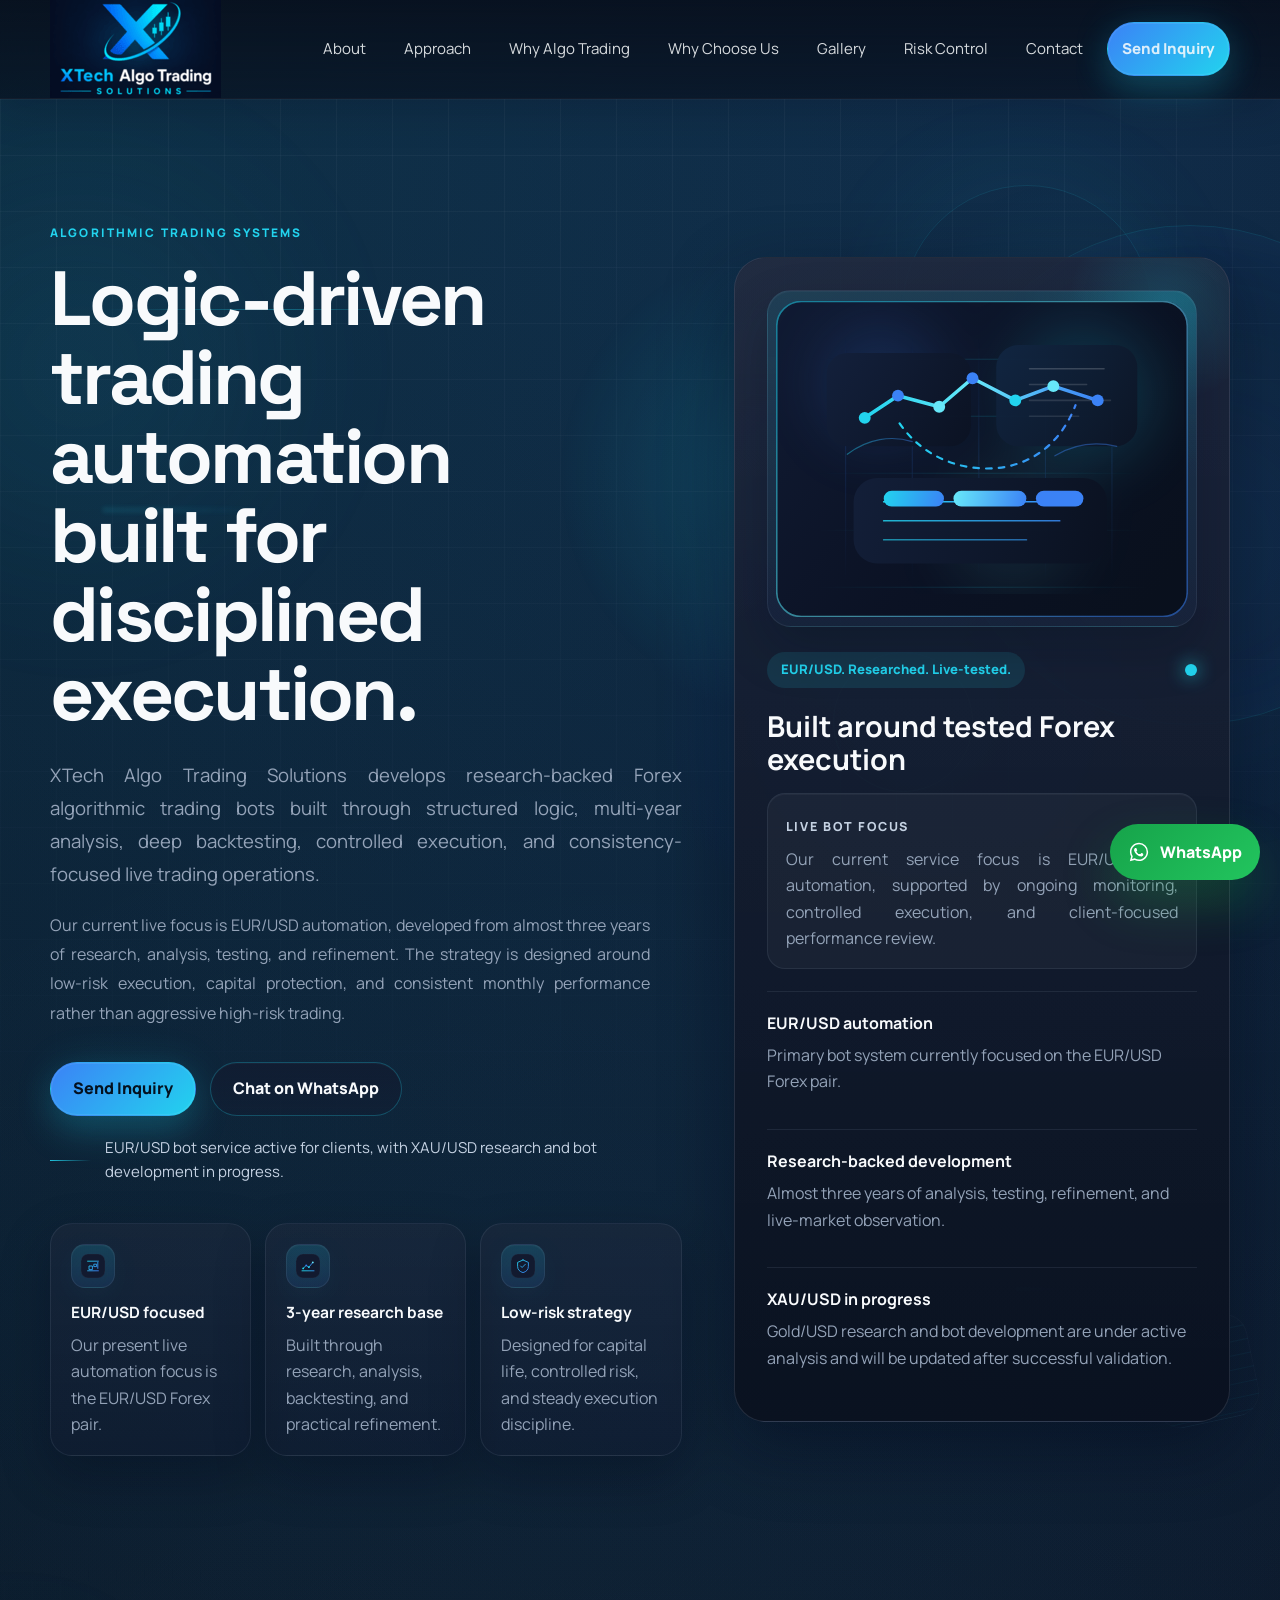
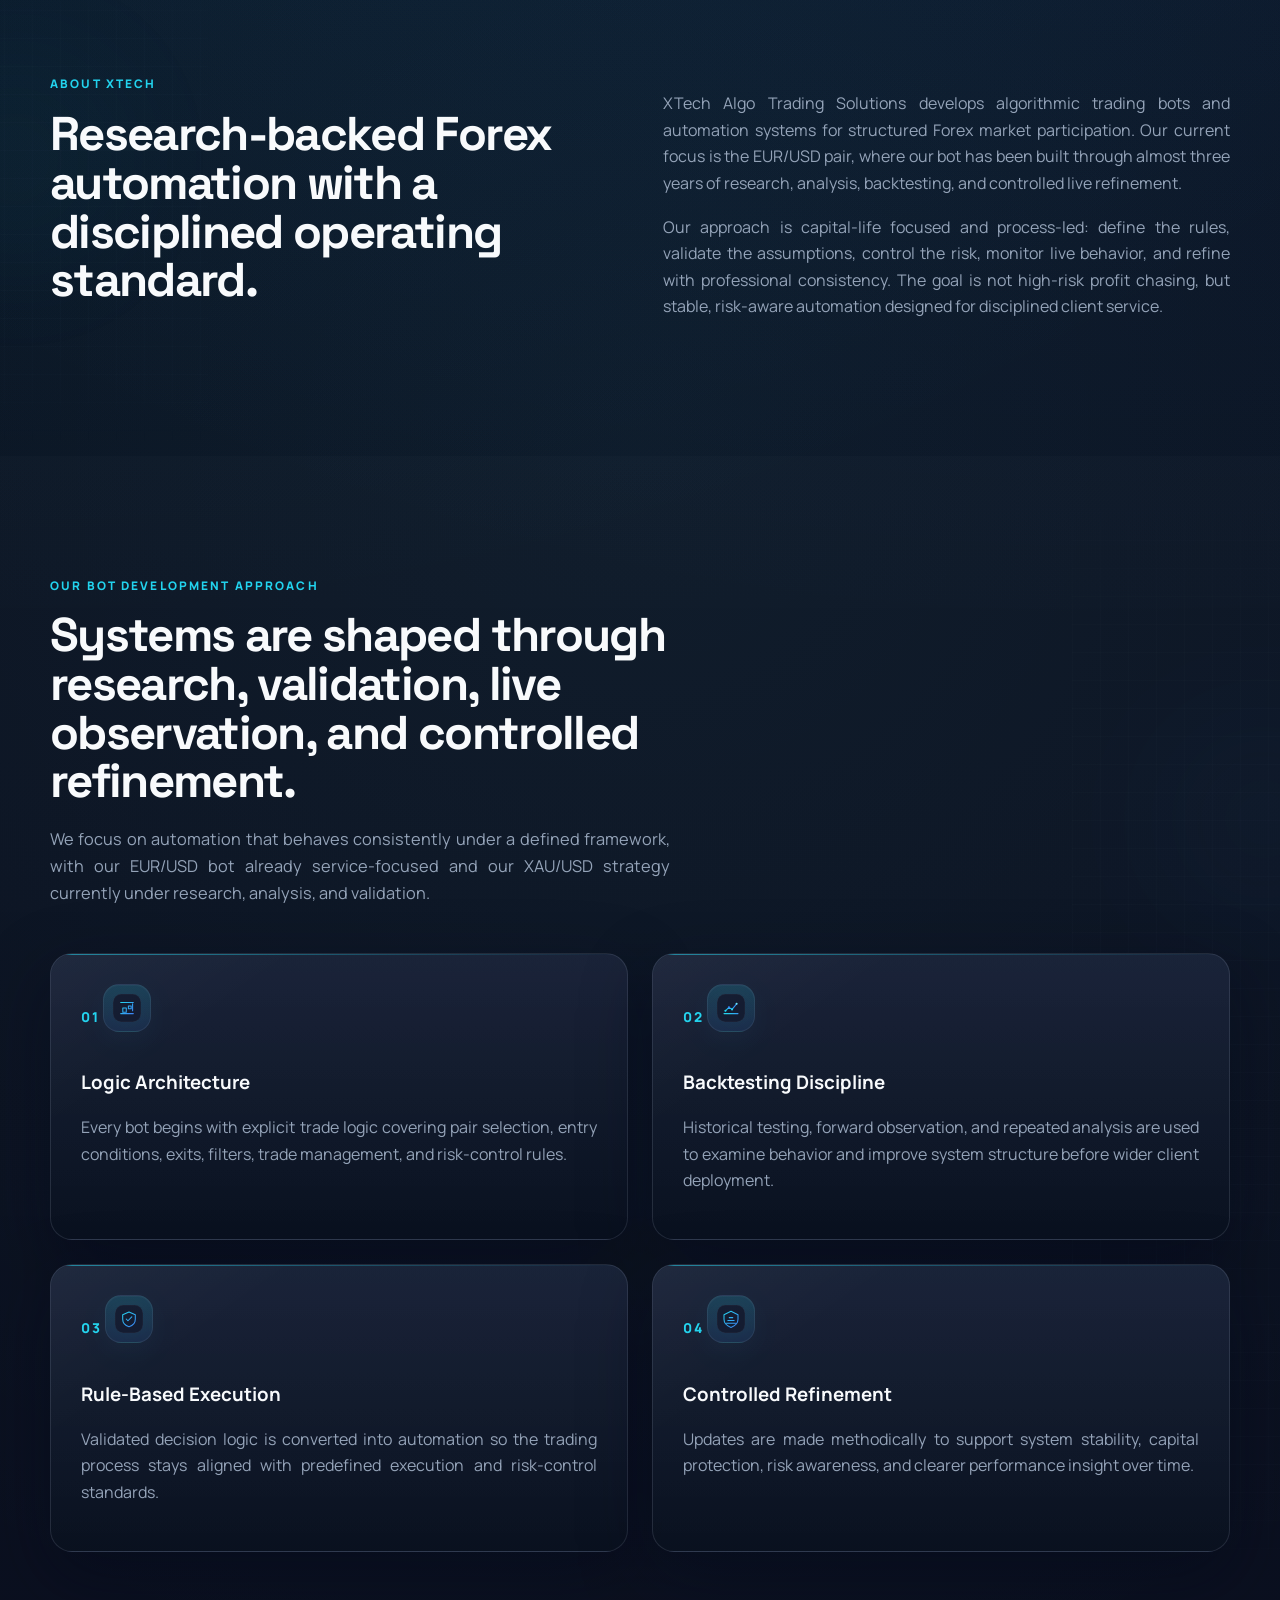
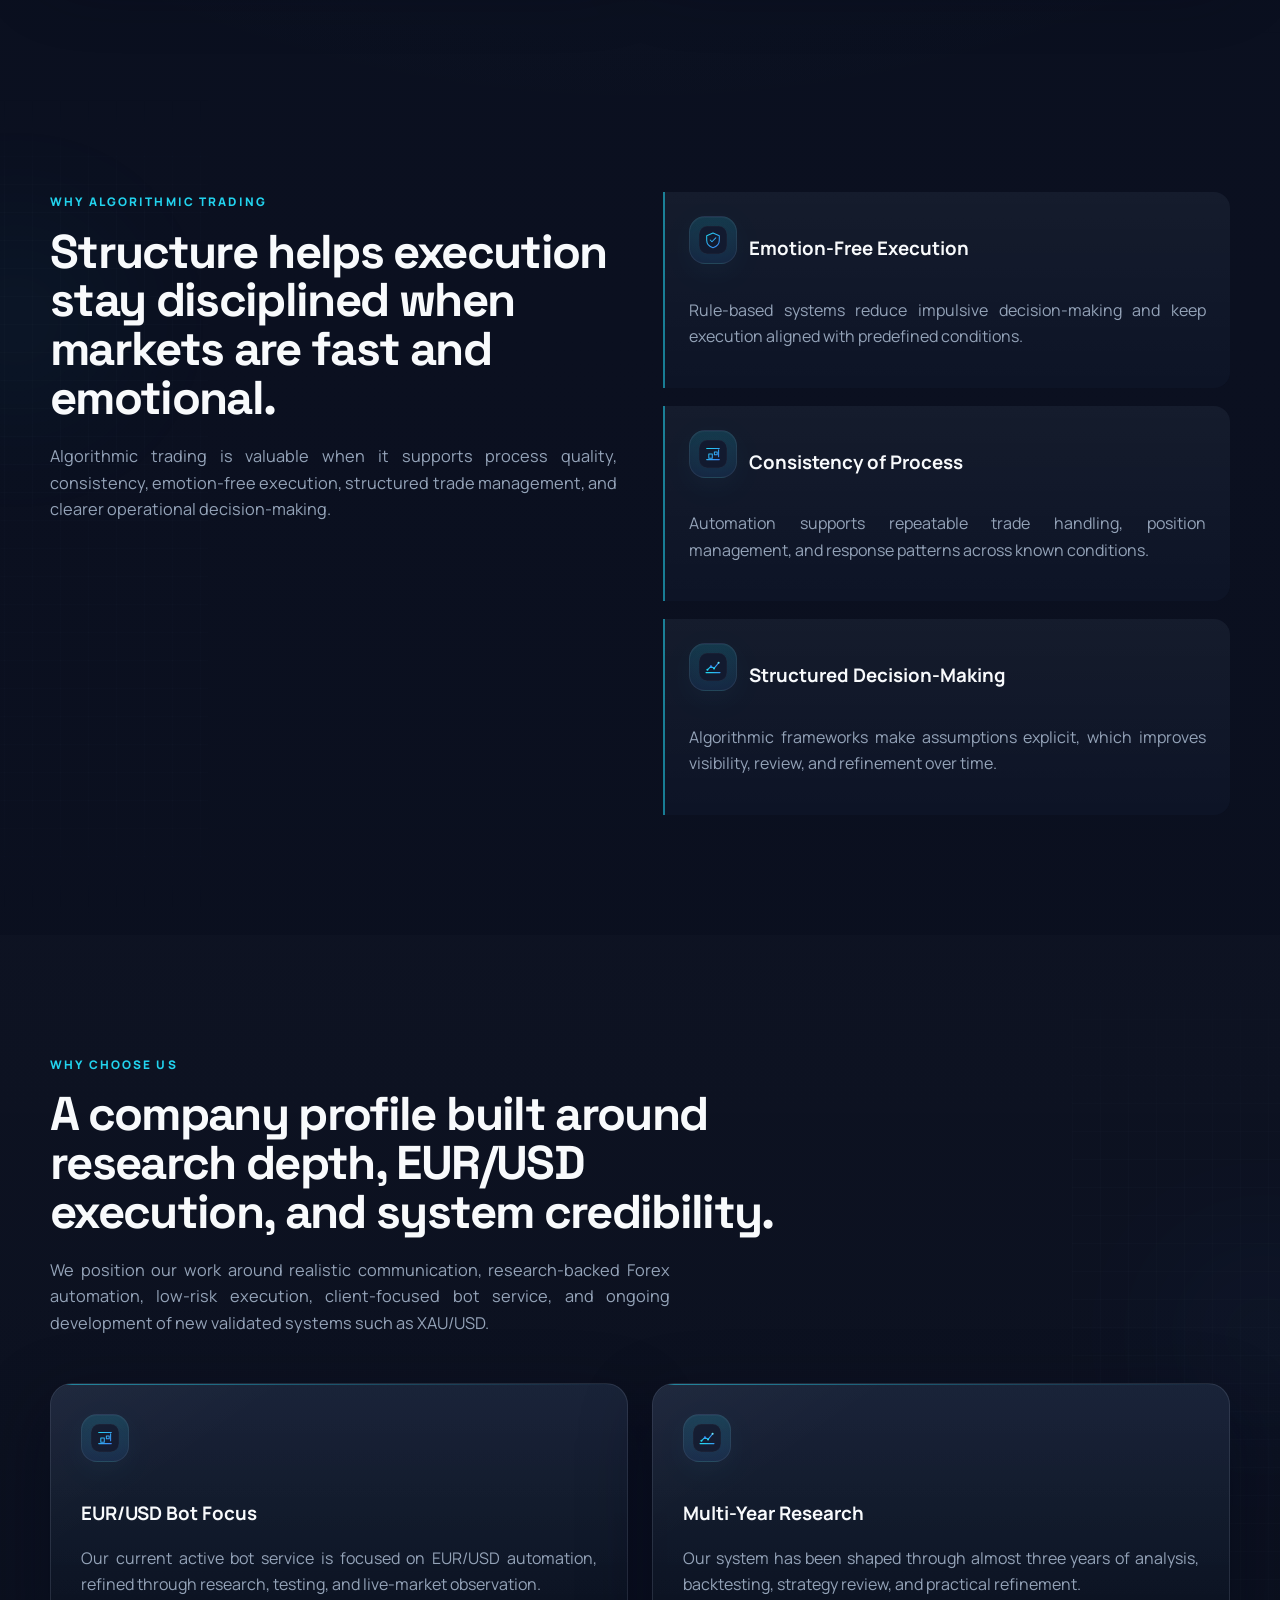
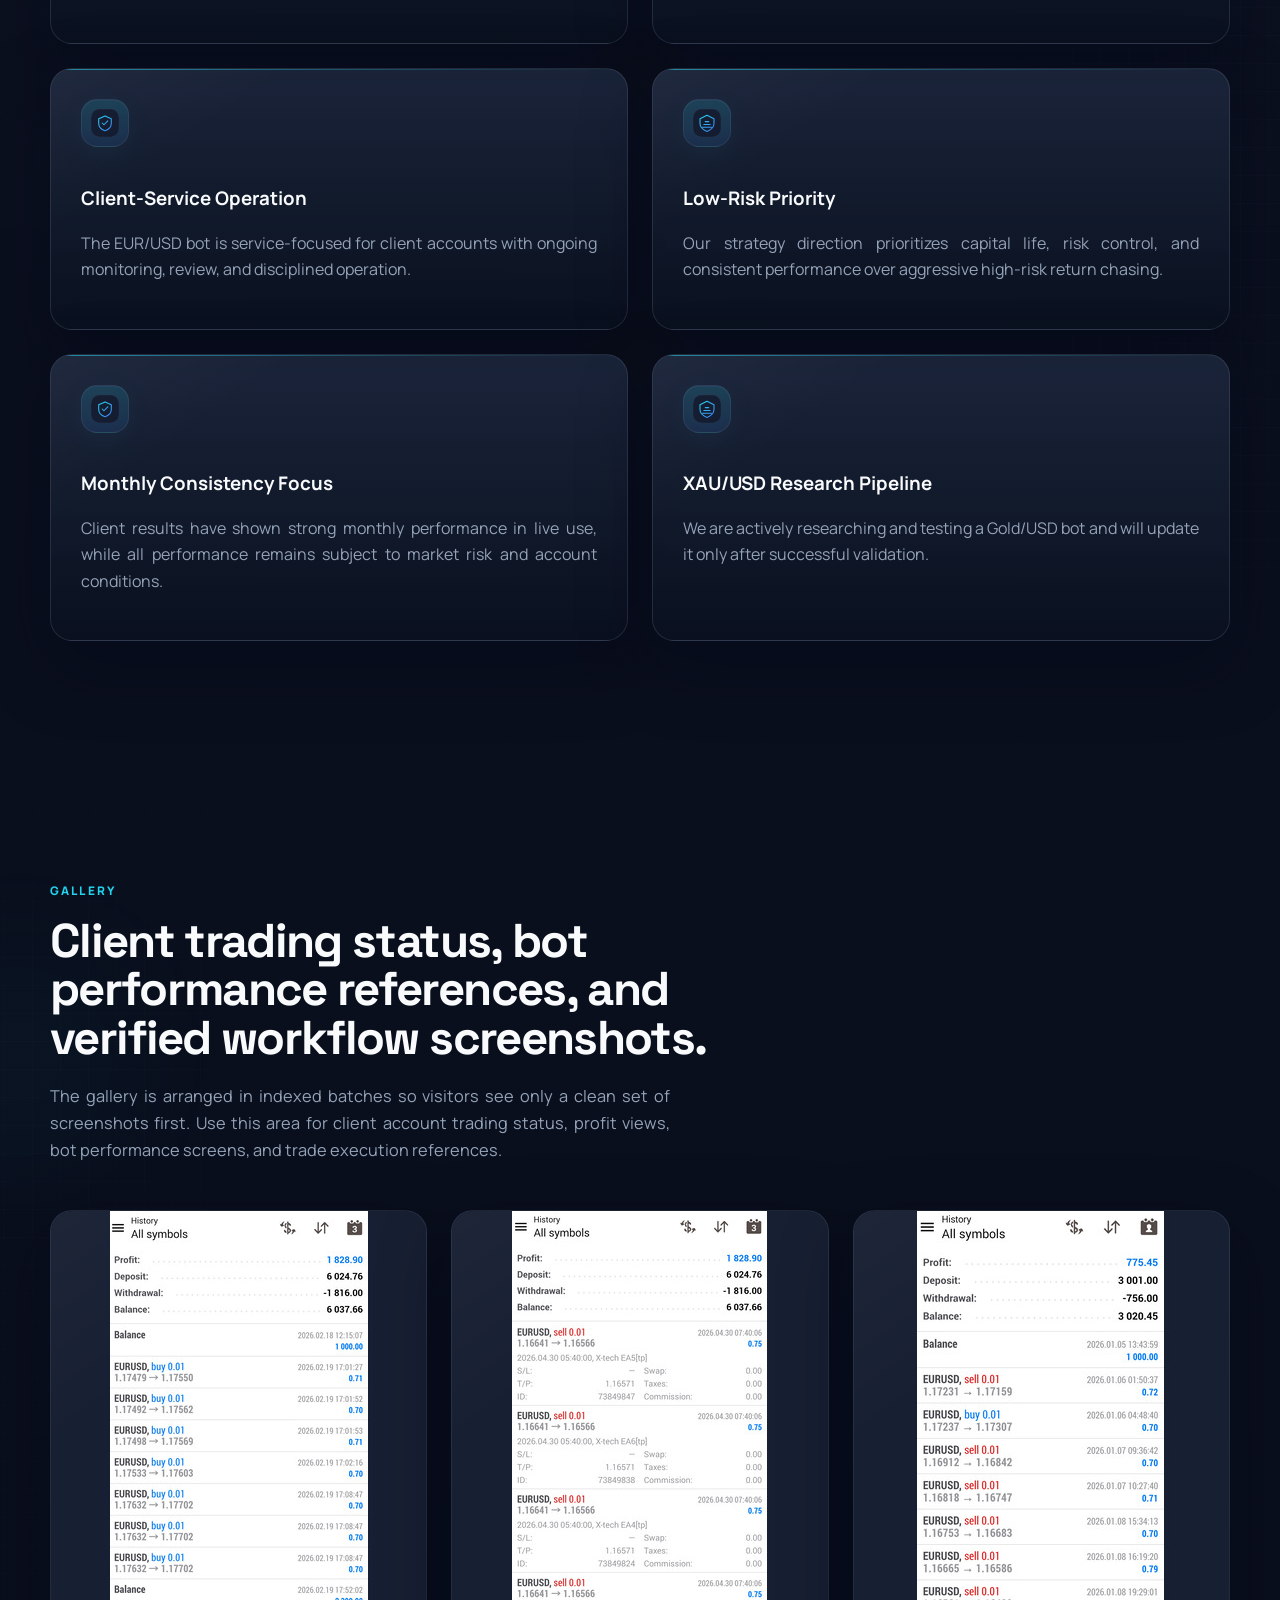
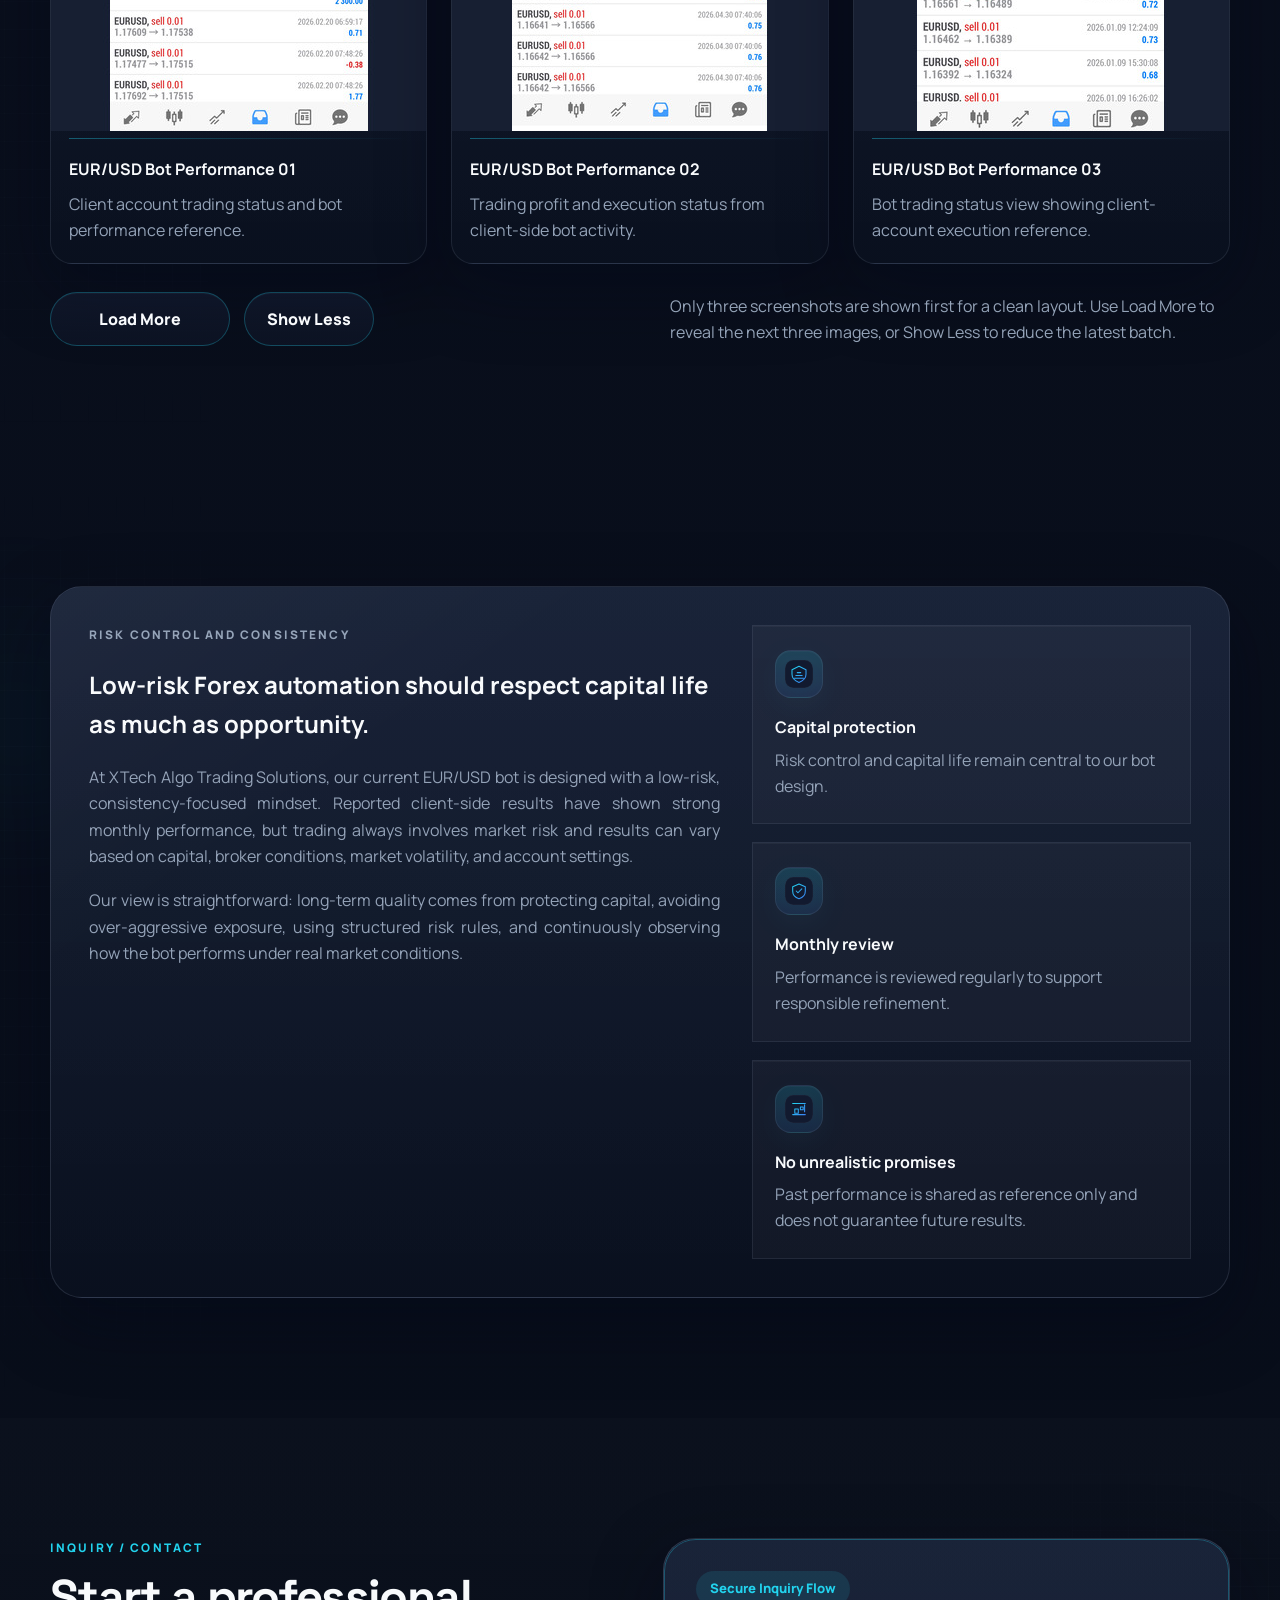
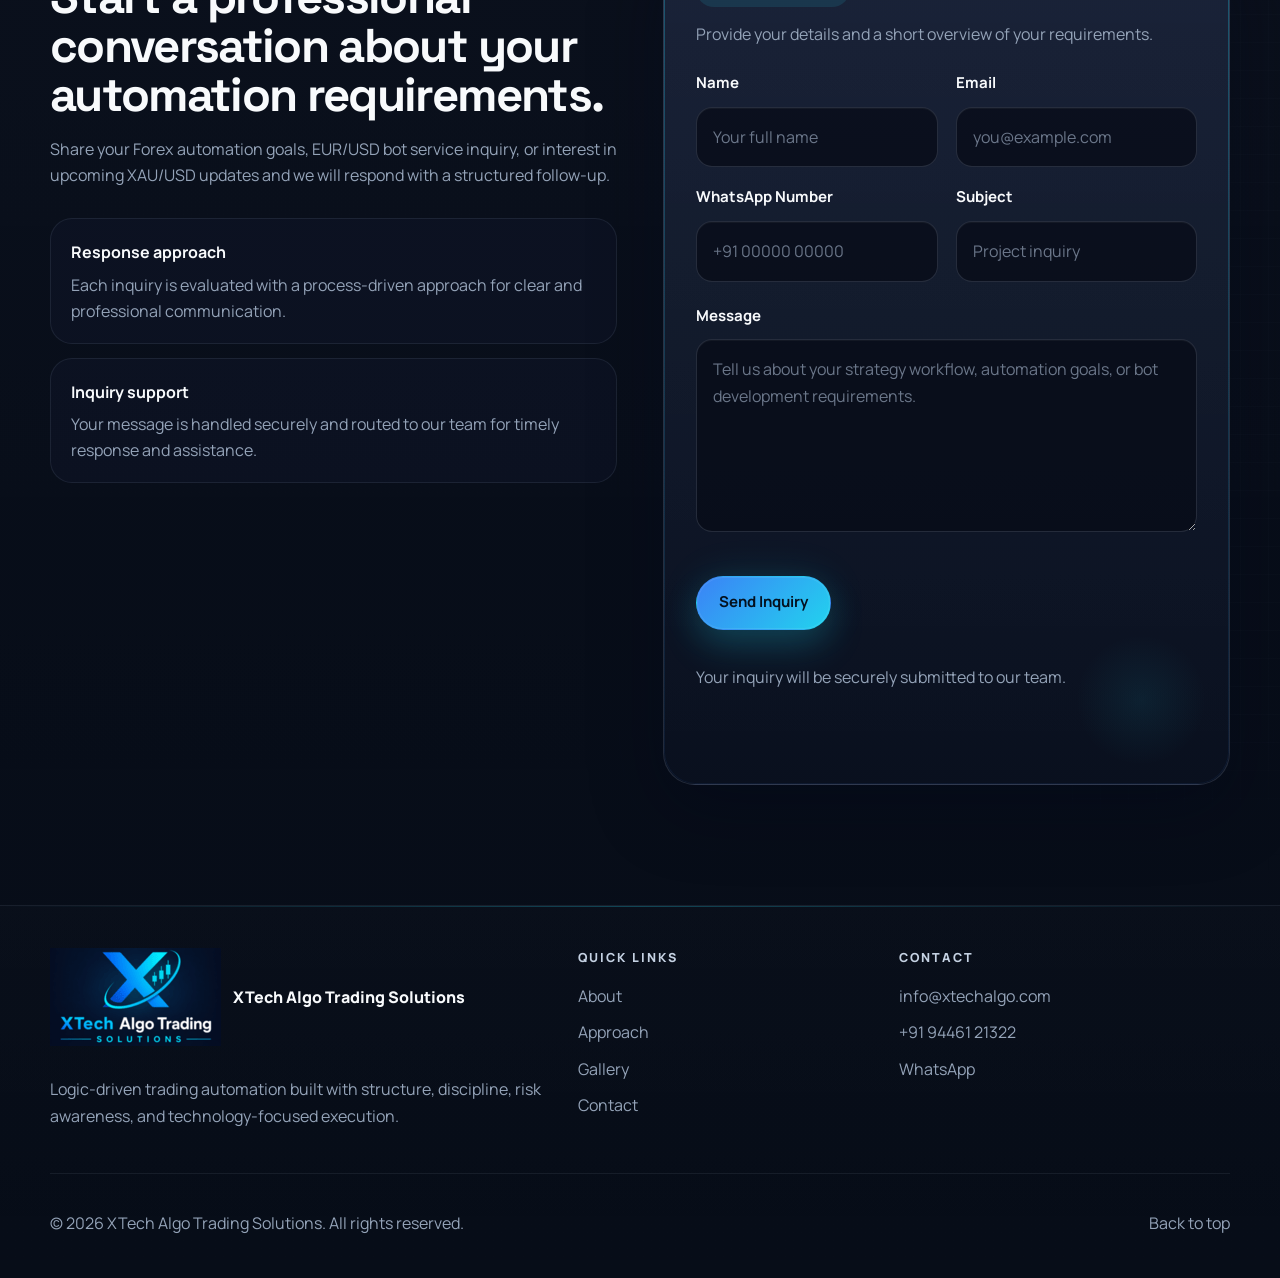
==== commit 181489aa: "Add files via upload" ====
--- a/index.html
+++ b/index.html
@@ -324,7 +324,7 @@
       <!-- First 3 images visible -->
       <figure class="gallery-card">
         <button class="gallery-trigger" type="button" data-gallery-index="0" aria-label="Open gallery image: EUR/USD bot client account performance screenshot 01" aria-haspopup="dialog" aria-controls="lightbox">
-          <img src="assets/gallery/client-trading-01.webp" alt="EUR/USD bot client account performance screenshot 01" width="720" height="520" loading="lazy" decoding="async">
+          <img src="assets/gallery/s1.jpg" alt="EUR/USD bot client account performance screenshot 01" width="720" height="520" loading="lazy" decoding="async">
         </button>
         <figcaption class="gallery-caption">
           <strong>EUR/USD Bot Performance 01</strong>
@@ -334,7 +334,7 @@
 
       <figure class="gallery-card">
         <button class="gallery-trigger" type="button" data-gallery-index="1" aria-label="Open gallery image: EUR/USD bot client trading profit screenshot 02" aria-haspopup="dialog" aria-controls="lightbox">
-          <img src="assets/gallery/client-trading-02.webp" alt="EUR/USD bot client trading profit screenshot 02" width="720" height="520" loading="lazy" decoding="async">
+          <img src="assets/gallery/s2.jpg" alt="EUR/USD bot client trading profit screenshot 02" width="720" height="520" loading="lazy" decoding="async">
         </button>
         <figcaption class="gallery-caption">
           <strong>EUR/USD Bot Performance 02</strong>
@@ -344,7 +344,7 @@
 
       <figure class="gallery-card">
         <button class="gallery-trigger" type="button" data-gallery-index="2" aria-label="Open gallery image: EUR/USD bot trade status screenshot 03" aria-haspopup="dialog" aria-controls="lightbox">
-          <img src="assets/gallery/client-trading-03.webp" alt="EUR/USD bot trade status screenshot 03" width="720" height="520" loading="lazy" decoding="async">
+          <img src="assets/gallery/T1.jpg" alt="EUR/USD bot trade status screenshot 03" width="720" height="520" loading="lazy" decoding="async">
         </button>
         <figcaption class="gallery-caption">
           <strong>EUR/USD Bot Performance 03</strong>
@@ -355,7 +355,7 @@
       <!-- Hidden batch 1 -->
       <figure class="gallery-card gallery-extra" hidden>
         <button class="gallery-trigger" type="button" data-gallery-index="3" aria-label="Open gallery image: EUR/USD bot performance screenshot 04" aria-haspopup="dialog" aria-controls="lightbox">
-          <img src="assets/gallery/client-trading-04.webp" alt="EUR/USD bot performance screenshot 04" width="720" height="520" loading="lazy" decoding="async">
+          <img src="assets/gallery/T2.jpg" alt="EUR/USD bot performance screenshot 04" width="720" height="520" loading="lazy" decoding="async">
         </button>
         <figcaption class="gallery-caption">
           <strong>EUR/USD Bot Performance 04</strong>
@@ -365,7 +365,7 @@
 
       <figure class="gallery-card gallery-extra" hidden>
         <button class="gallery-trigger" type="button" data-gallery-index="4" aria-label="Open gallery image: EUR/USD bot performance screenshot 05" aria-haspopup="dialog" aria-controls="lightbox">
-          <img src="assets/gallery/client-trading-05.webp" alt="EUR/USD bot performance screenshot 05" width="720" height="520" loading="lazy" decoding="async">
+          <img src="assets/gallery/n1.jpg" alt="EUR/USD bot performance screenshot 05" width="720" height="520" loading="lazy" decoding="async">
         </button>
         <figcaption class="gallery-caption">
           <strong>EUR/USD Bot Performance 05</strong>
@@ -375,7 +375,7 @@
 
       <figure class="gallery-card gallery-extra" hidden>
         <button class="gallery-trigger" type="button" data-gallery-index="5" aria-label="Open gallery image: EUR/USD bot performance screenshot 06" aria-haspopup="dialog" aria-controls="lightbox">
-          <img src="assets/gallery/client-trading-06.webp" alt="EUR/USD bot performance screenshot 06" width="720" height="520" loading="lazy" decoding="async">
+          <img src="assets/gallery/n2.jpg" alt="EUR/USD bot performance screenshot 06" width="720" height="520" loading="lazy" decoding="async">
         </button>
         <figcaption class="gallery-caption">
           <strong>EUR/USD Bot Performance 06</strong>
@@ -386,7 +386,7 @@
       <!-- Hidden batch 2 -->
       <figure class="gallery-card gallery-extra" hidden>
         <button class="gallery-trigger" type="button" data-gallery-index="6" aria-label="Open gallery image: EUR/USD bot performance screenshot 07" aria-haspopup="dialog" aria-controls="lightbox">
-          <img src="assets/gallery/client-trading-07.webp" alt="EUR/USD bot performance screenshot 07" width="720" height="520" loading="lazy" decoding="async">
+          <img src="assets/gallery/T3.jpg" alt="EUR/USD bot performance screenshot 07" width="720" height="520" loading="lazy" decoding="async">
         </button>
         <figcaption class="gallery-caption">
           <strong>EUR/USD Bot Performance 07</strong>
@@ -396,7 +396,7 @@
 
       <figure class="gallery-card gallery-extra" hidden>
         <button class="gallery-trigger" type="button" data-gallery-index="7" aria-label="Open gallery image: EUR/USD bot performance screenshot 08" aria-haspopup="dialog" aria-controls="lightbox">
-          <img src="assets/gallery/client-trading-08.webp" alt="EUR/USD bot performance screenshot 08" width="720" height="520" loading="lazy" decoding="async">
+          <img src="assets/gallery/T4.jpg" alt="EUR/USD bot performance screenshot 08" width="720" height="520" loading="lazy" decoding="async">
         </button>
         <figcaption class="gallery-caption">
           <strong>EUR/USD Bot Performance 08</strong>
@@ -406,7 +406,7 @@
 
       <figure class="gallery-card gallery-extra" hidden>
         <button class="gallery-trigger" type="button" data-gallery-index="8" aria-label="Open gallery image: EUR/USD bot performance screenshot 09" aria-haspopup="dialog" aria-controls="lightbox">
-          <img src="assets/gallery/client-trading-09.webp" alt="EUR/USD bot performance screenshot 09" width="720" height="520" loading="lazy" decoding="async">
+          <img src="assets/gallery/T5.jpg" alt="EUR/USD bot performance screenshot 09" width="720" height="520" loading="lazy" decoding="async">
         </button>
         <figcaption class="gallery-caption">
           <strong>EUR/USD Bot Performance 09</strong>
--- a/style.css
+++ b/style.css
@@ -1020,12 +1020,22 @@
   gap: 18px;
 }
 
-.lightbox-body img {
+/*.lightbox-body img {
   width: 100%;
   max-height: 72vh;
   object-fit: cover;
   border-radius: 20px;
   box-shadow: 0 18px 50px rgba(2, 8, 23, 0.35);
+}*/
+
+.lightbox-body img {
+  width: auto;
+  max-width: 100%;
+  height: auto;
+  max-height: 82vh;
+  object-fit: contain;
+  border-radius: 20px;
+  margin: 0 auto;
 }
 
 .lightbox-copy {
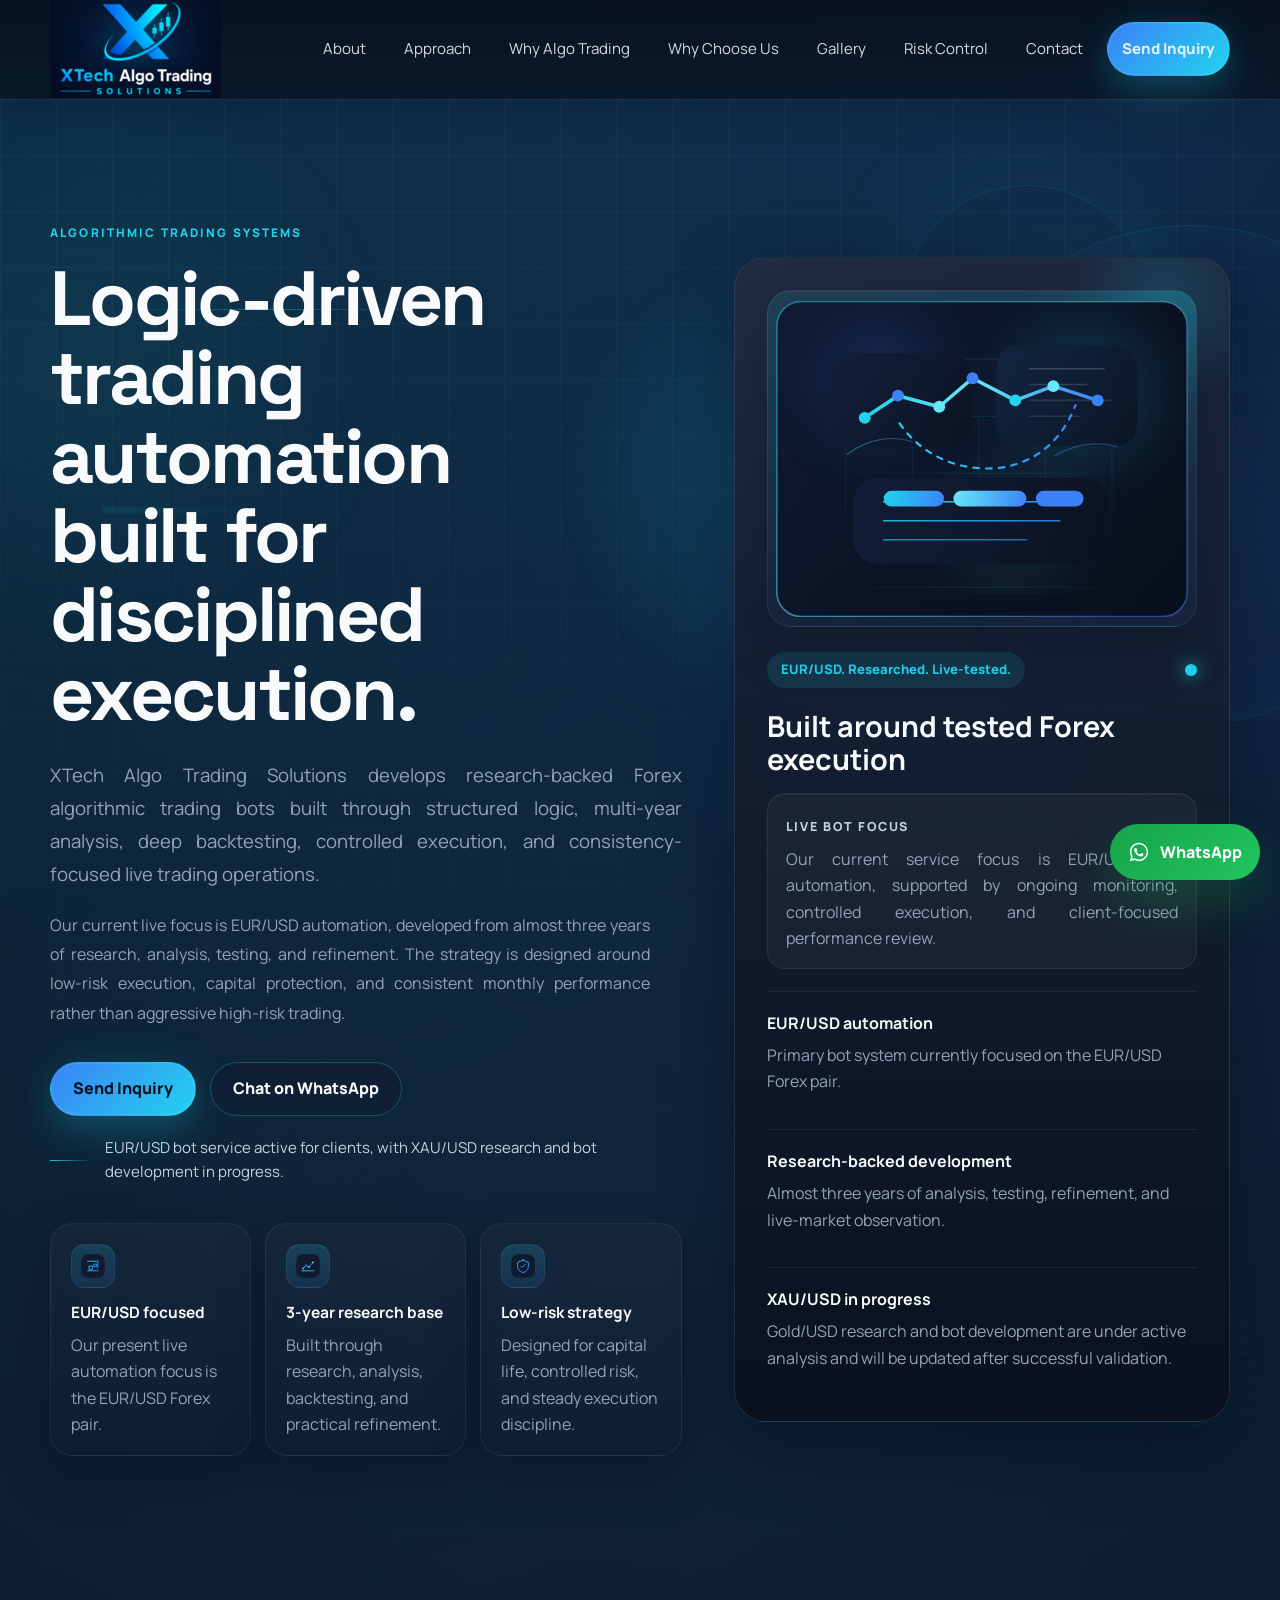
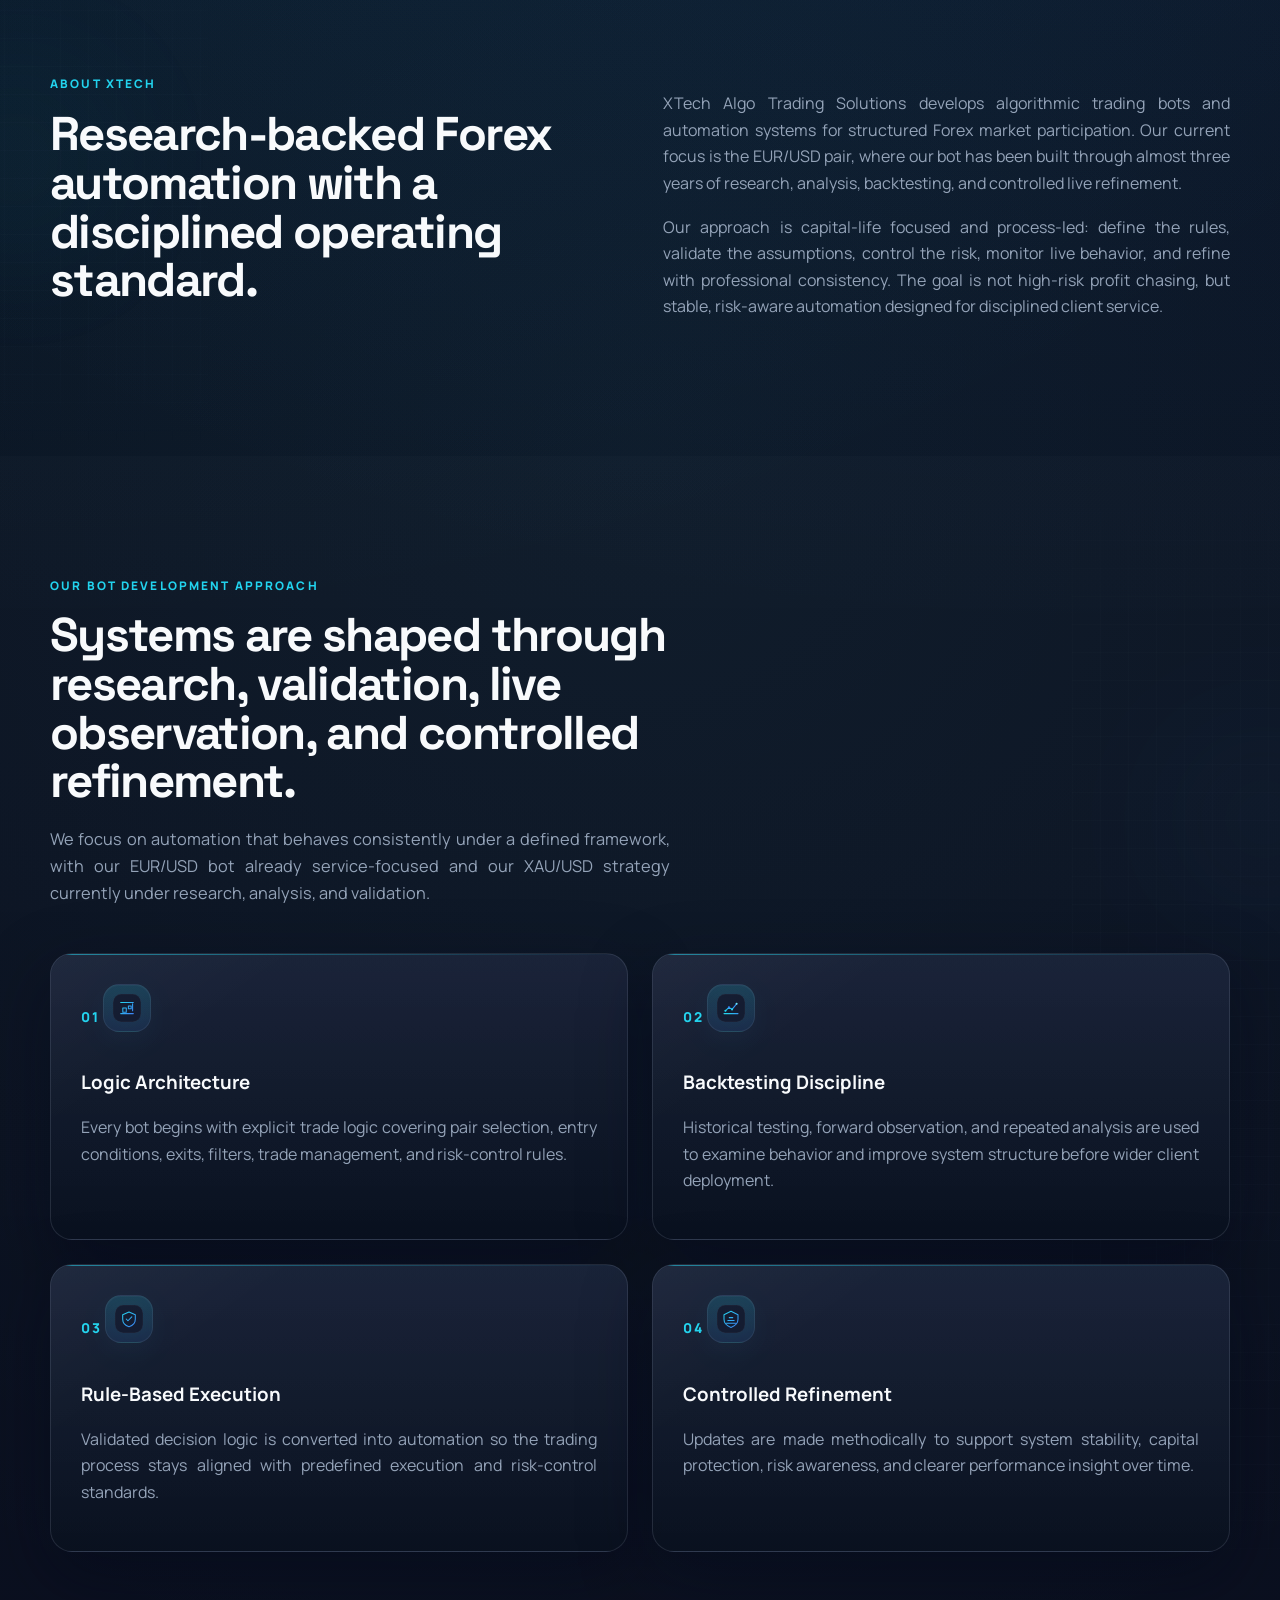
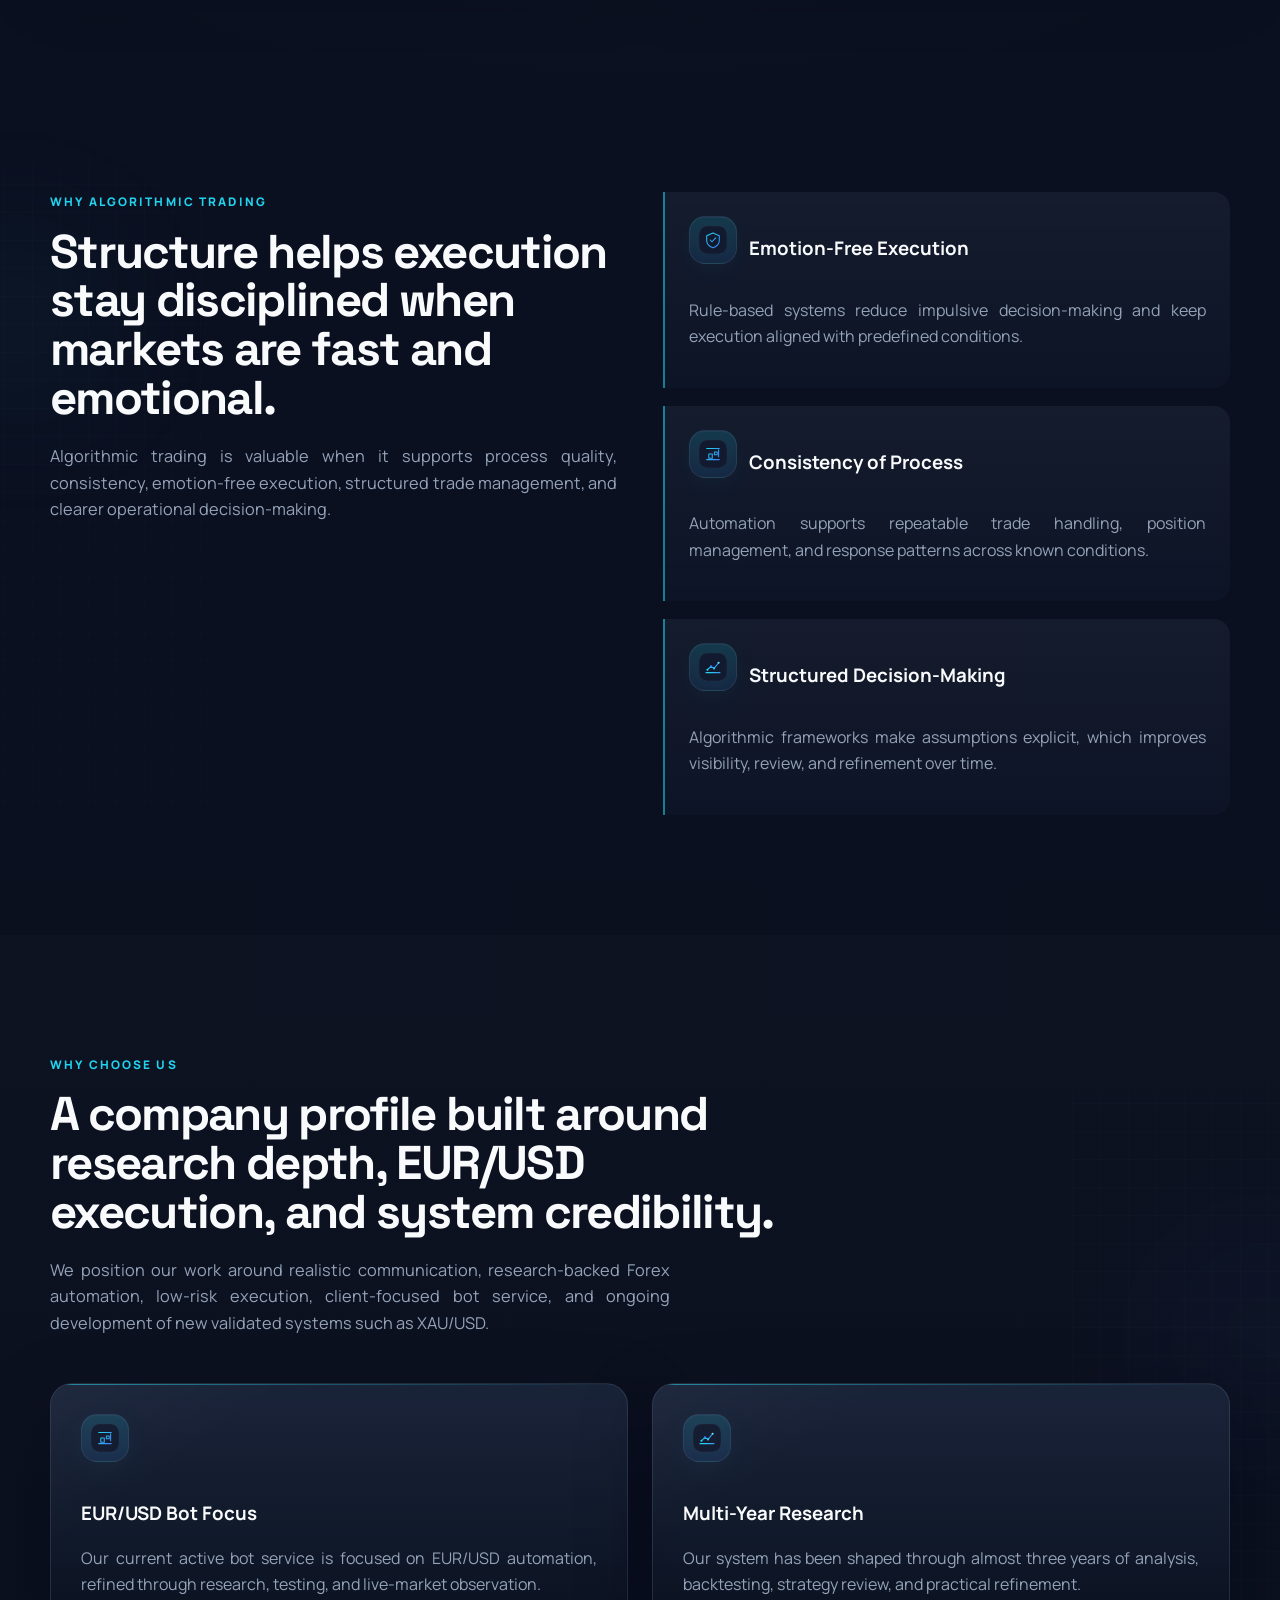
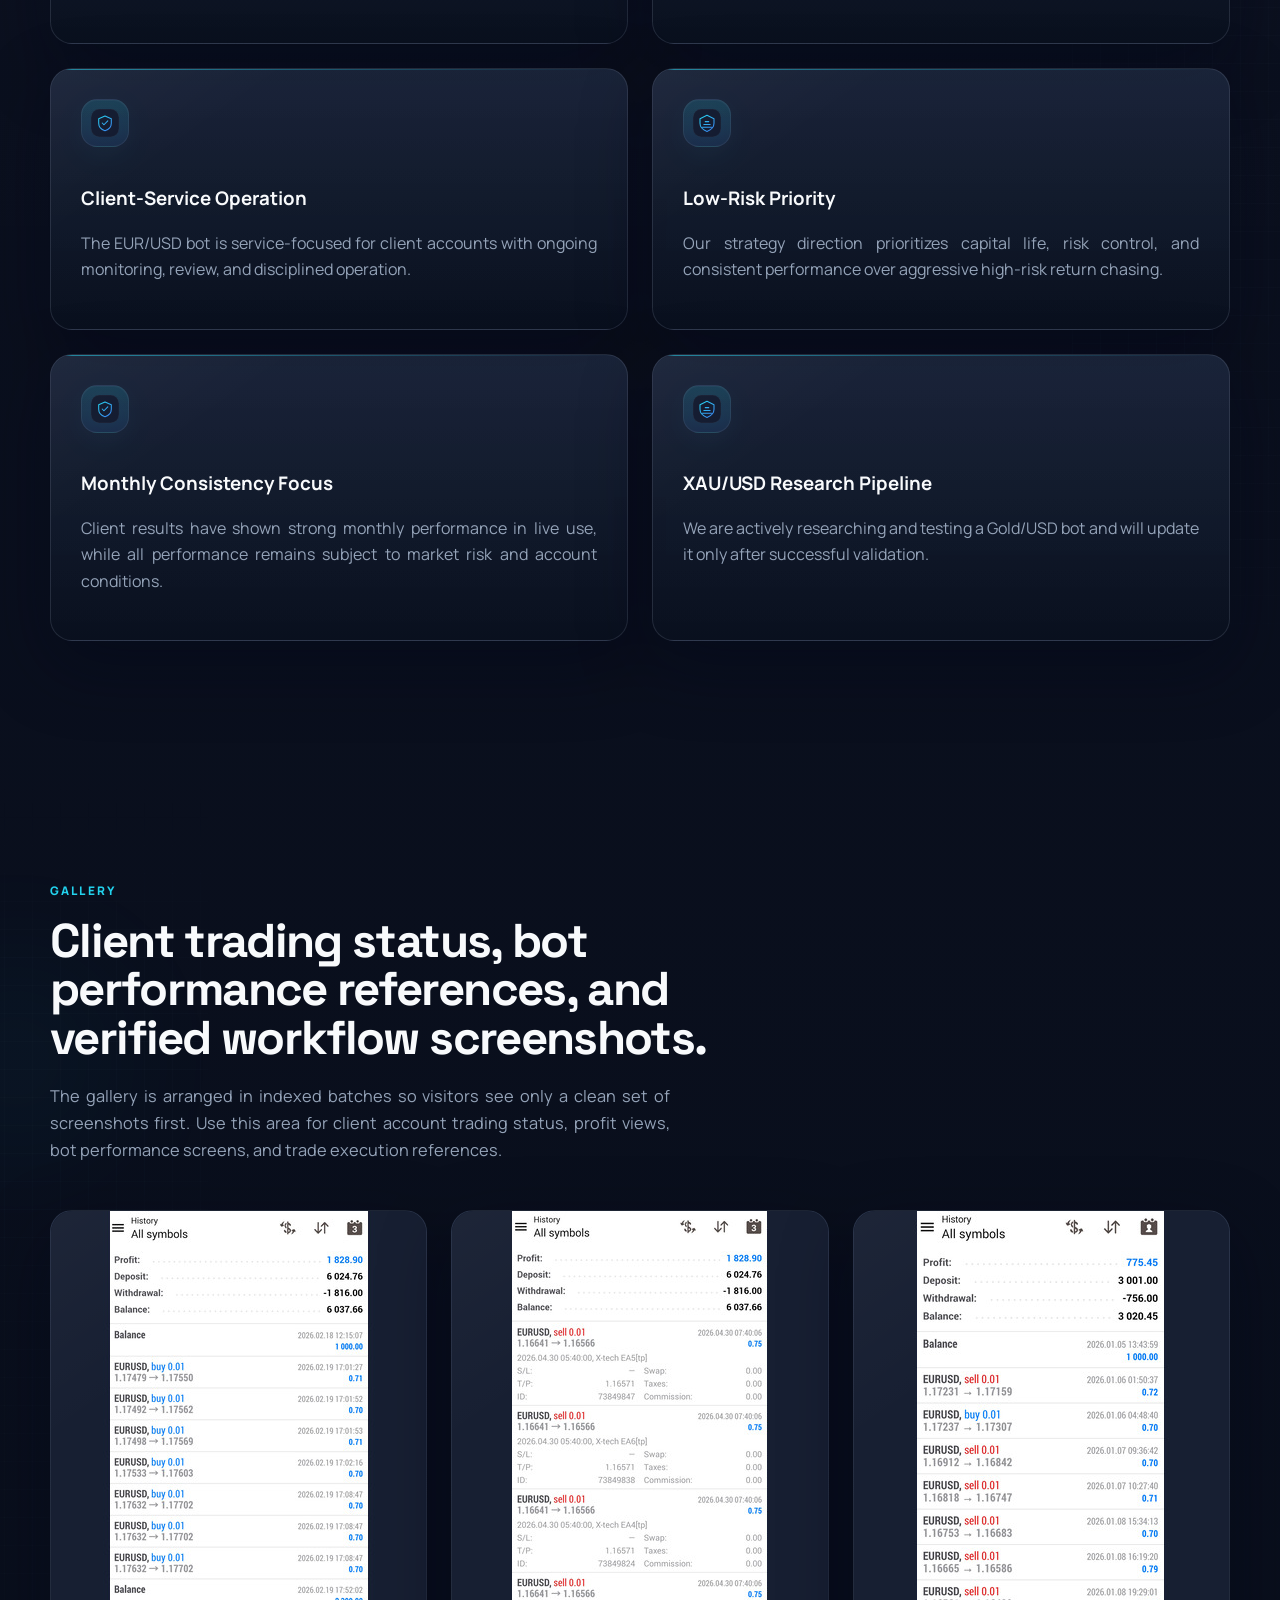
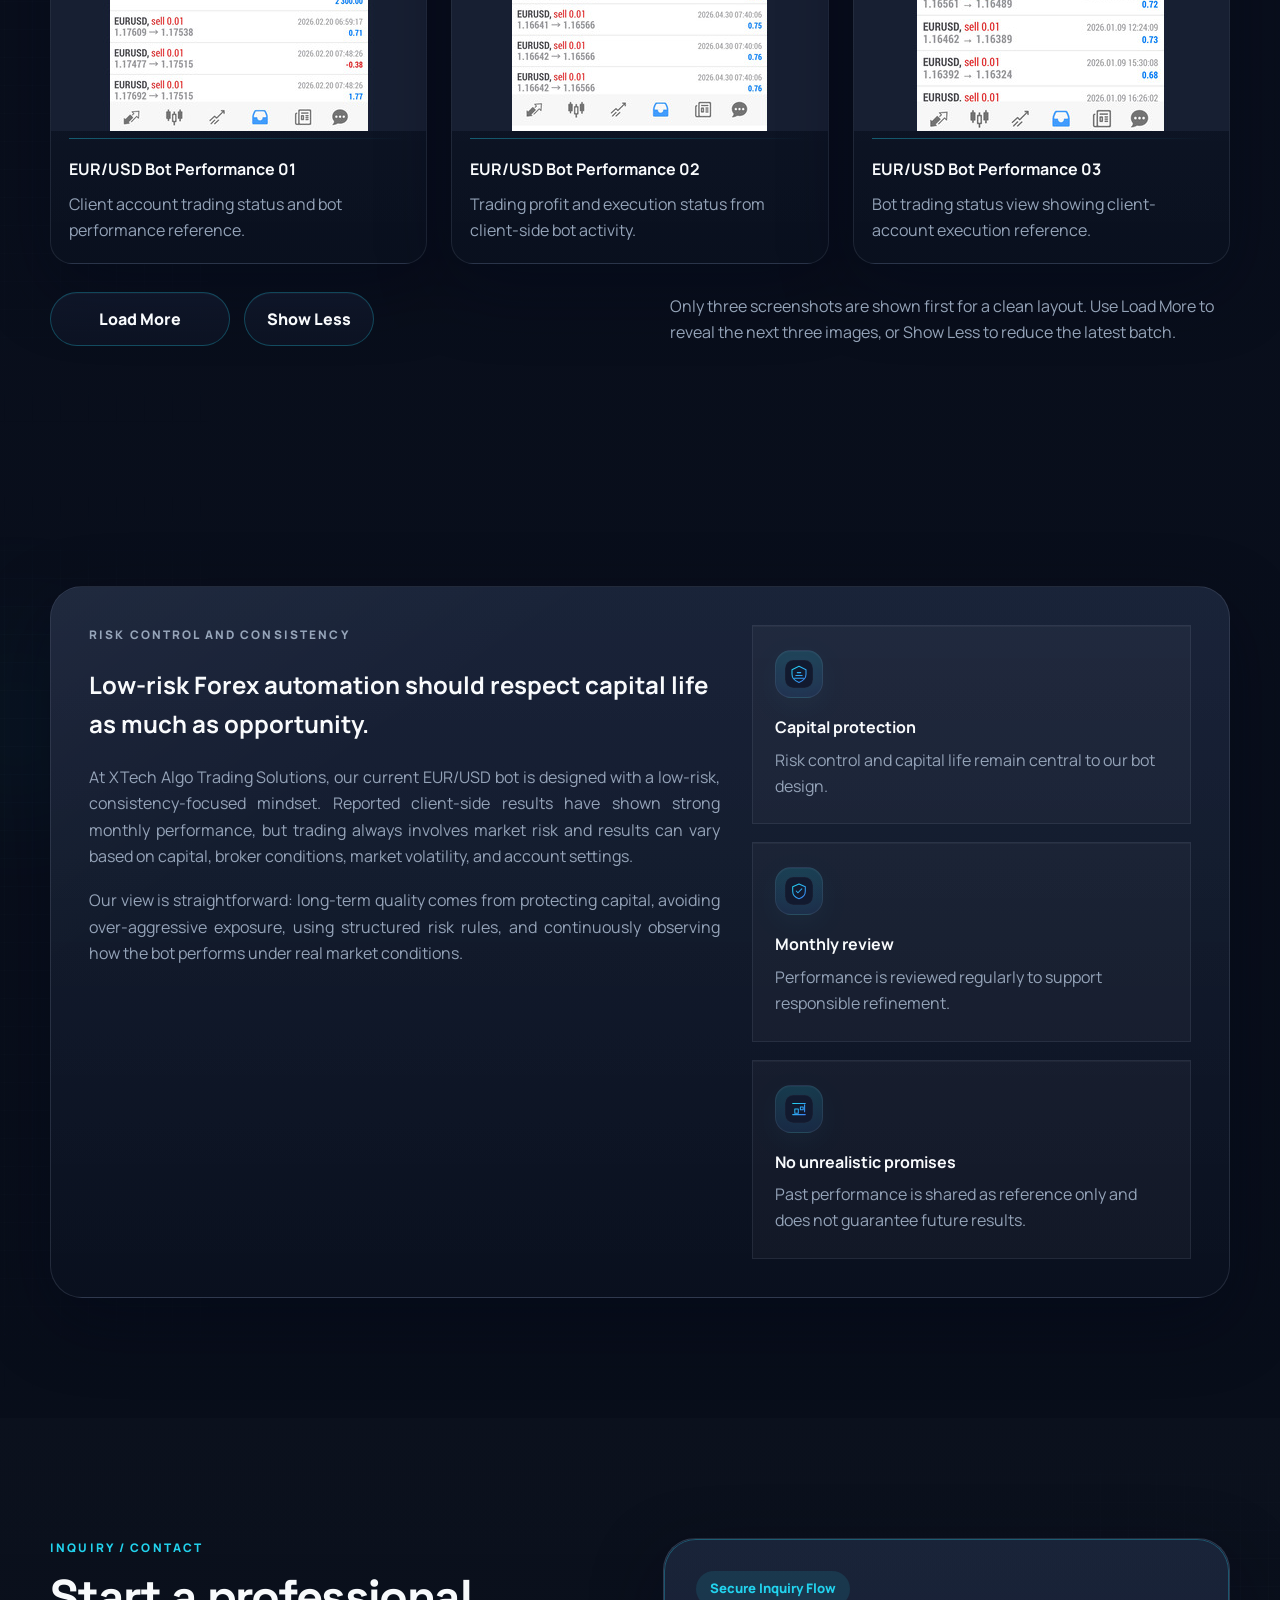
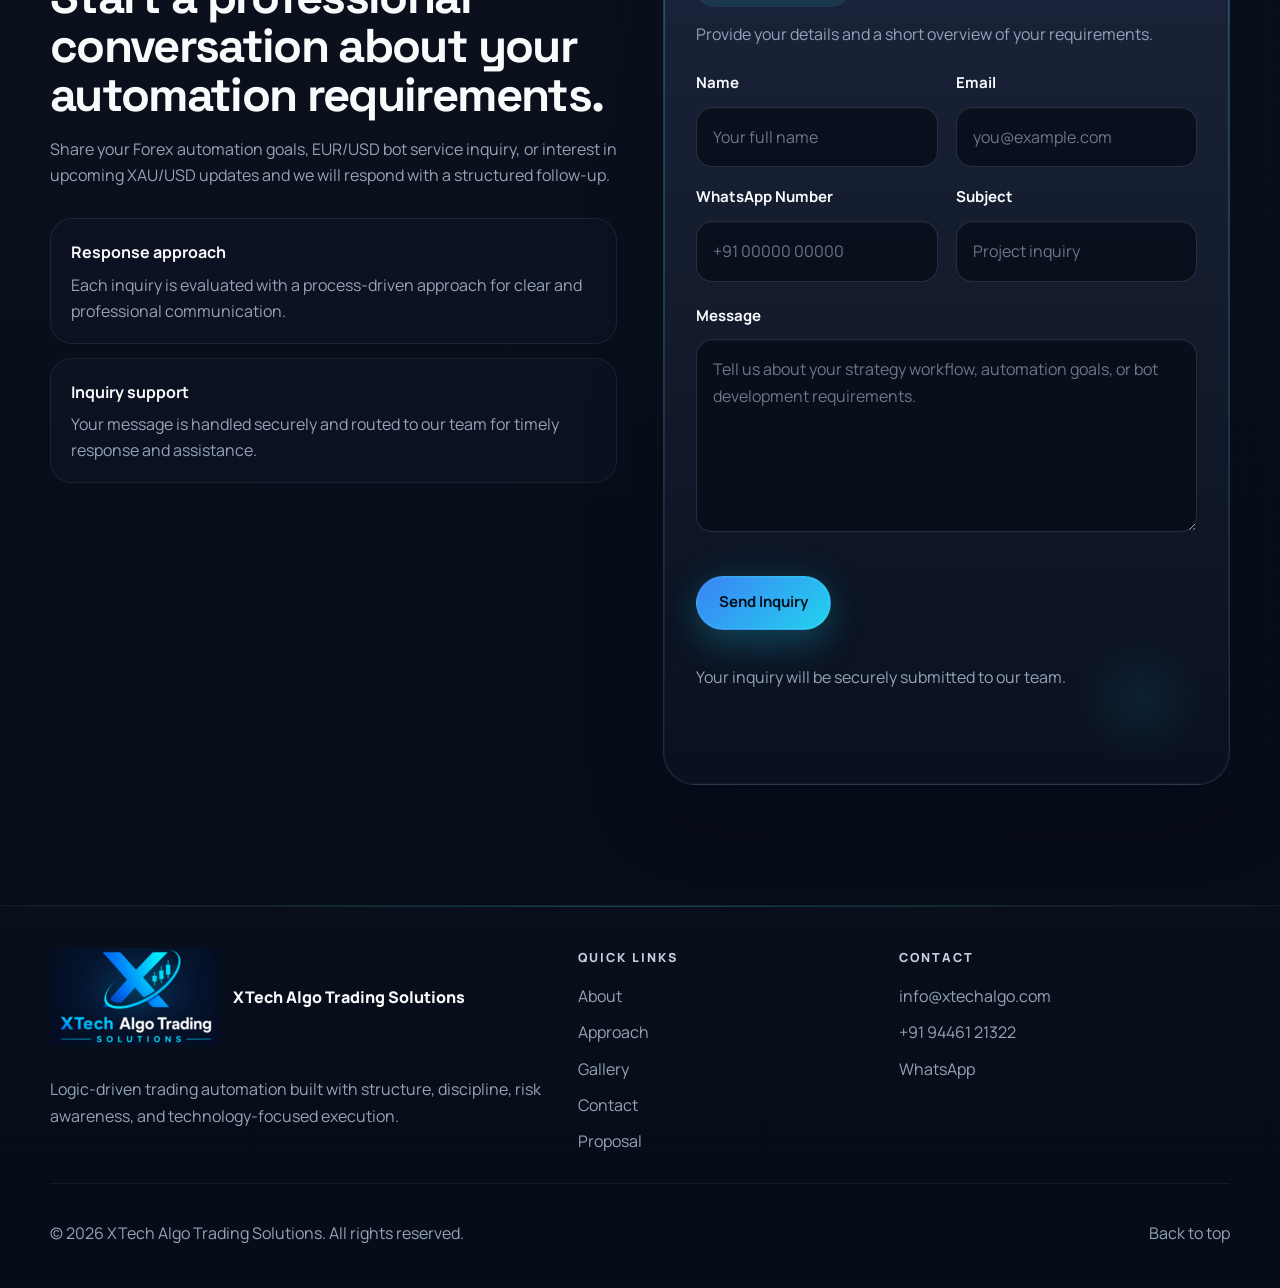
==== commit cf3272fc: "Add files via upload" ====
--- a/index.html
+++ b/index.html
@@ -45,6 +45,7 @@
           <a href="#risk-control">Risk Control</a>
           <a href="#contact">Contact</a>
           <a class="nav-cta" href="#contact">Send Inquiry</a>
+		  
         </nav>
       </div>
     </header>
@@ -542,6 +543,7 @@
             <a href="#approach">Approach</a>
             <a href="#gallery">Gallery</a>
             <a href="#contact">Contact</a>
+			<a href="proposal.html">Proposal</a>
           </div>
         </div>
         <div class="footer-column footer-column-contact">
